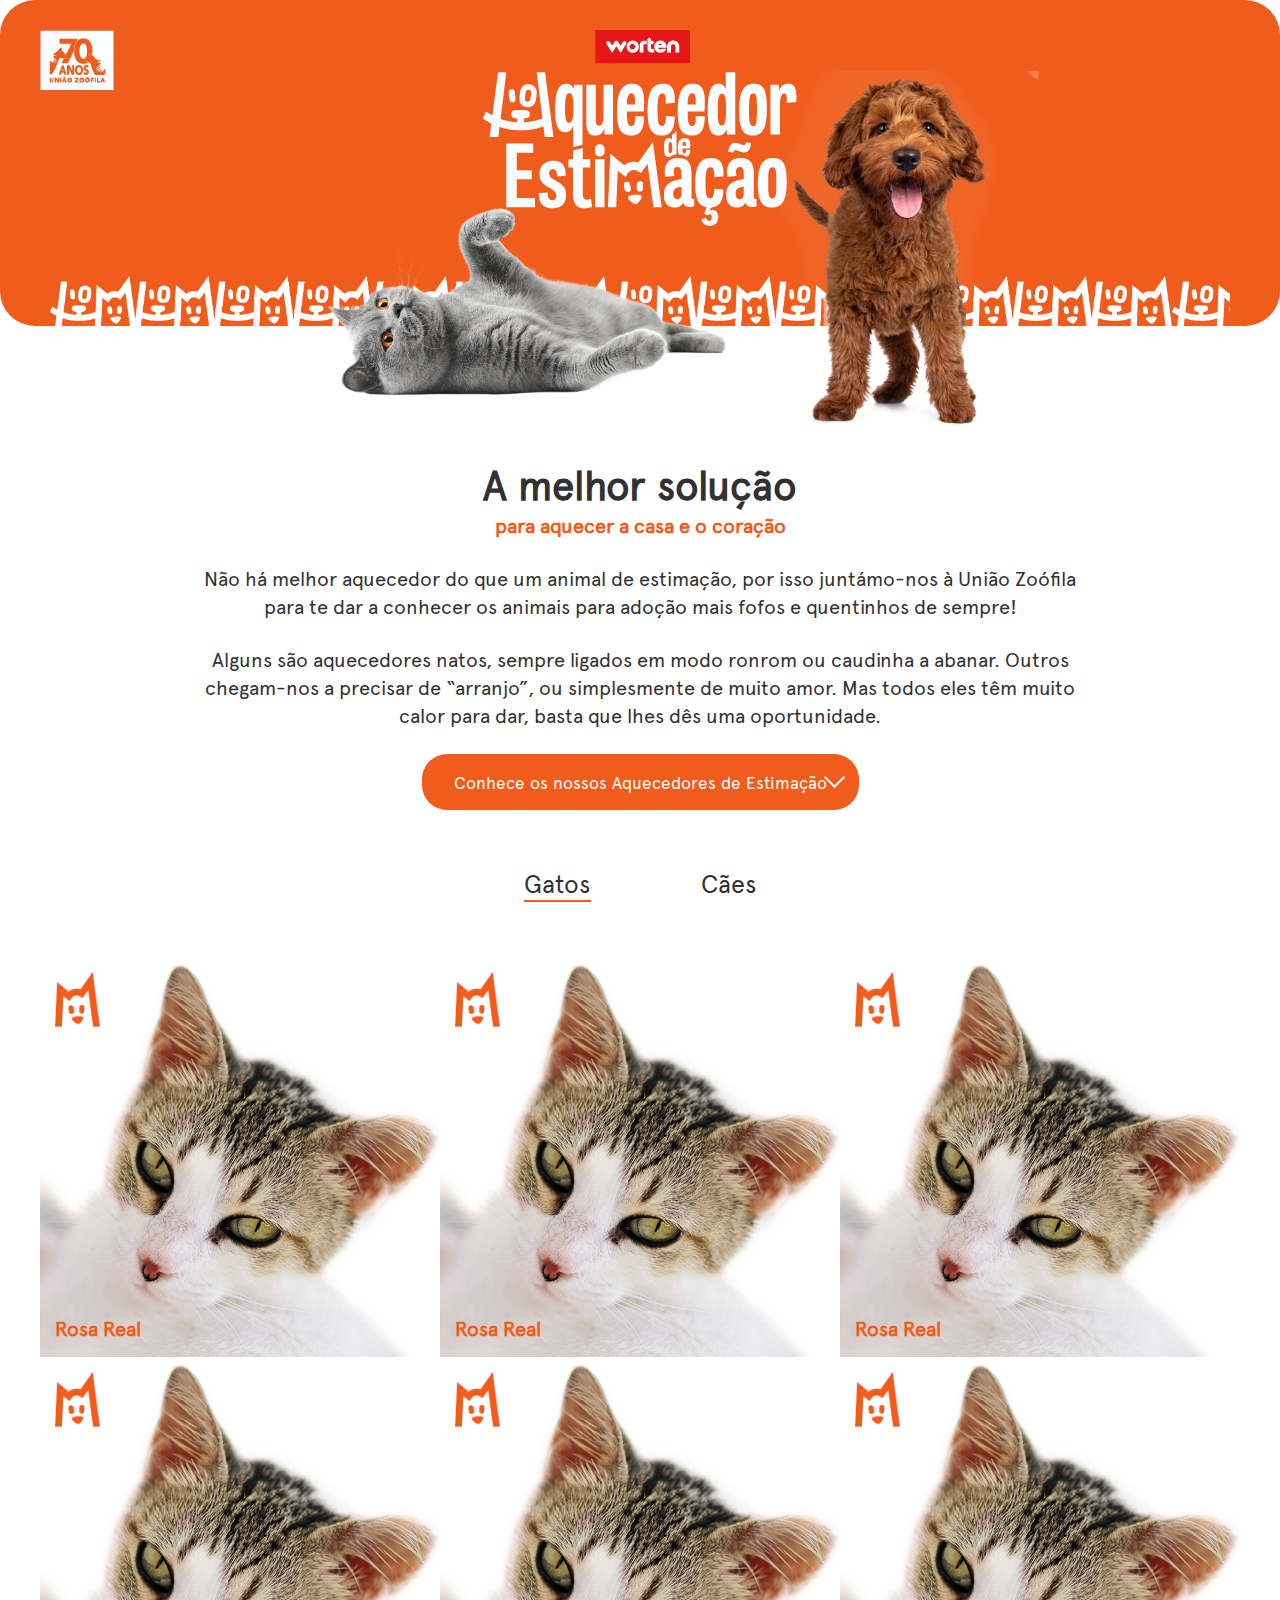
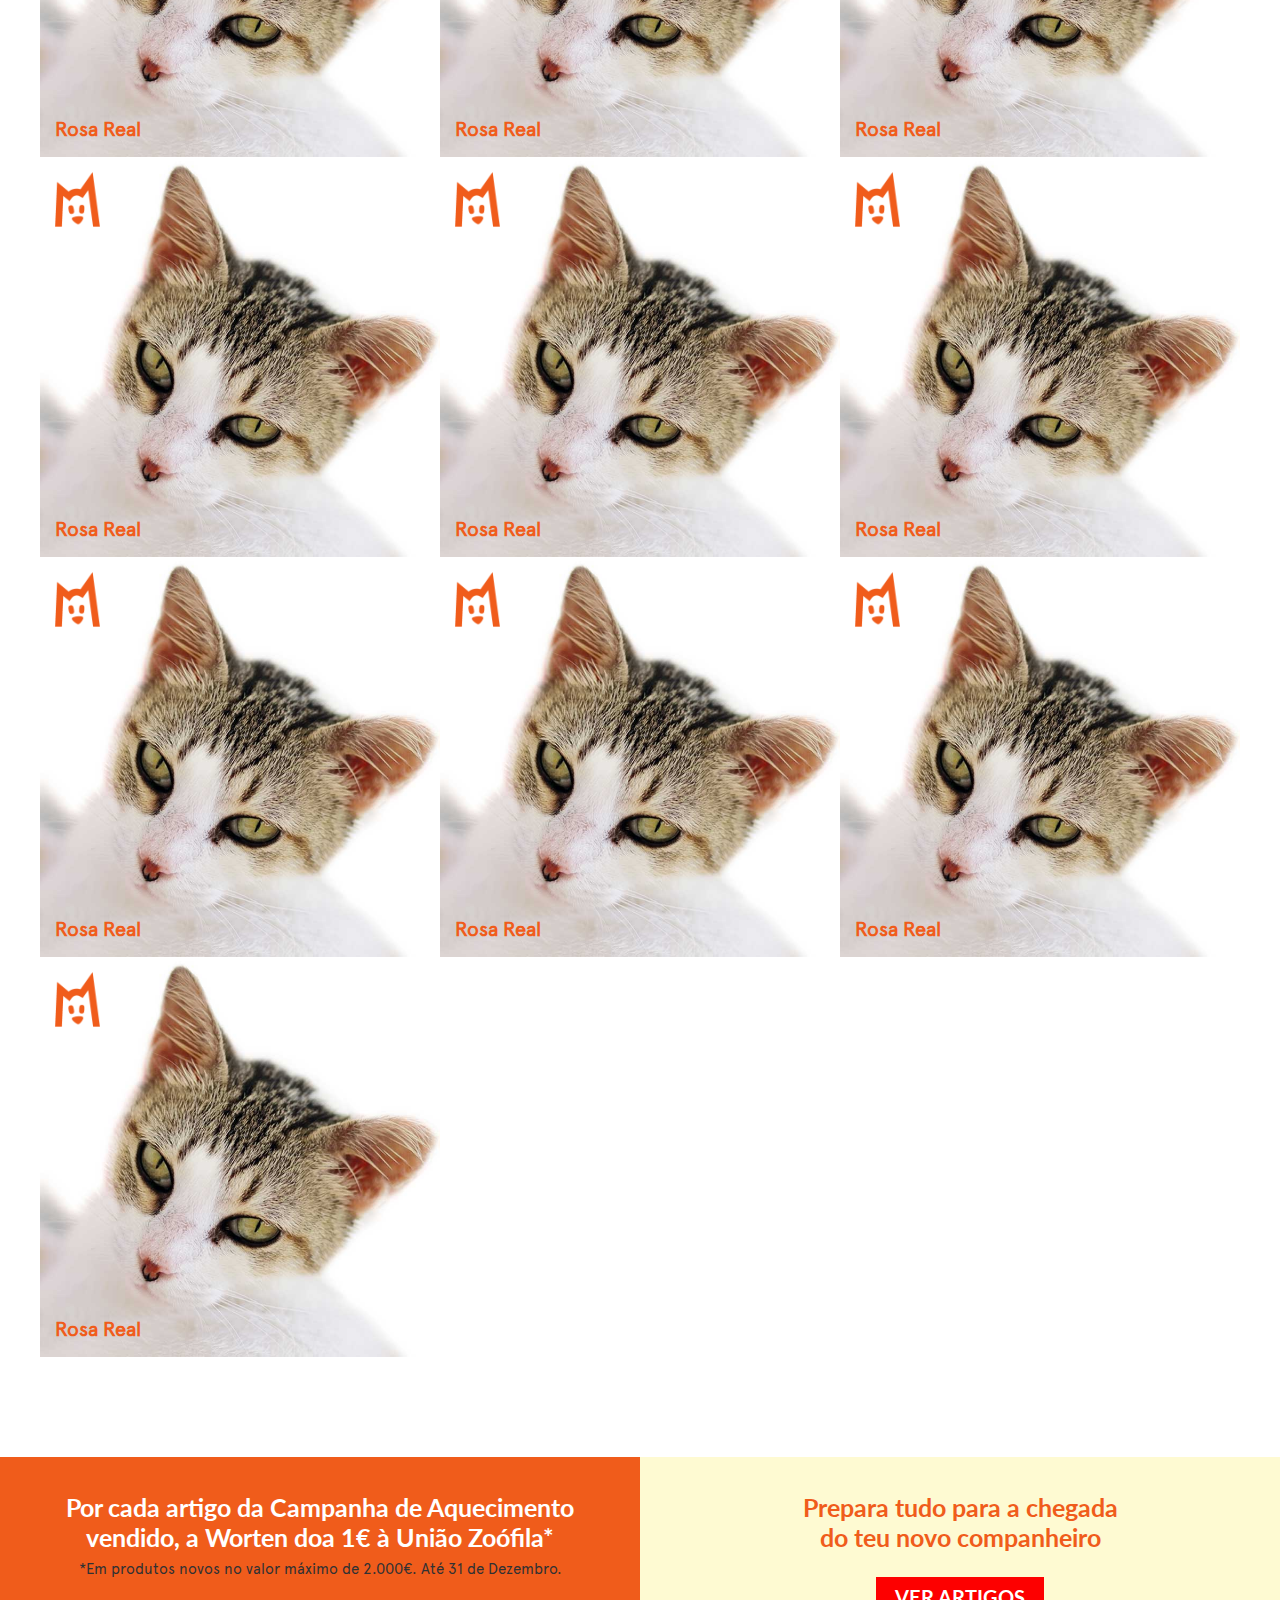
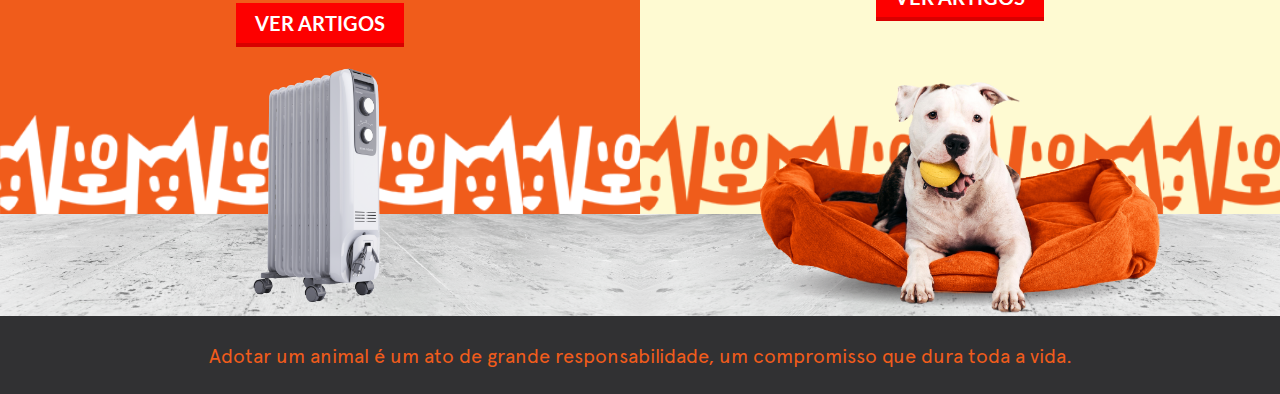
==== worten-pet/index.html @ b381952d "changer" ====
<!doctype html>
<html lang="en">
<head>
    <!-- Required meta tags -->
    <meta charset="utf-8">
    <meta name="viewport" content="width=device-width, initial-scale=1">

    <!-- main CSS -->
    <link rel="stylesheet" href="main.css">
    <title>Worten</title>

</head>
<body>
<!-- ======================= TOp Banner Section Open ====================================  -->

<div class="pet-banner">
    <div class="pet-container">
        <img src="images/70year.png" class="small-logo" alt="Worten">
        <img src="images/pet-logo.png" class="pet__top-logo" alt="Worten">
    </div>
    <!--     pets images -->
    <img src="images/cat.png" class="pet-cat" alt="">
    <img src="images/dog.png" class="pet-dog" alt="">

    <div class="pet-bottom-line">
    </div>
</div>

<!-- ======================= TOp Banner Section Close  ====================================  -->

<!-- ======================= TOp Banner content Section Open  ====================================  -->
<div class="pet-container">
    <div class="pet-row">
        <div class="pet__content">
            <h2>A melhor solução</h2>
            <h4>para aquecer a casa e o coração</h4>
            <p>
                Não há melhor aquecedor do que um animal de estimação, por isso juntámo-nos à União Zoófila para te dar
                a conhecer os animais para adoção mais fofos e quentinhos de sempre!
            </p>
            <p>
                Alguns são aquecedores natos, sempre ligados em modo ronrom ou caudinha a abanar. Outros chegam-nos a
                precisar de “arranjo”, ou simplesmente de muito amor. Mas todos eles têm muito calor para dar, basta que
                lhes dês uma oportunidade.
            </p>
            <div class="pet__link">
                <a href="#">Conhece os nossos Aquecedores de Estimação</a>
            </div>
        </div>
    </div>
</div>
<!-- ======================= TOp Banner content Section Close   ====================================  -->


<!-- =================================
============ This Is for DESKTOP OPEN ========================
=========================================== -->


<!-- ======================= CAt DOg Tab Section Open   ====================================  -->
<div class="pet-container pet__dog__cat">
    <div class="pet-row">
        <div class="pet__dogcat__nav">
            <ul>
                <li class="active"><a href="#" data-tab__class=".pet__cat">Gatos</a></li>
                <li><a href="#" data-tab__class=".pet__dog"> Cães</a></li>
            </ul>
        </div>
        <div class="pet-row pet__cat active">
            <div class="pet__row__inner">
                <div data-pr="pr__1" class="pet__row__item ">
                    <img src="images/gatos/rosa-real.jpg" class="pet-img" alt="">
                    <a href="#" class="pet__close-btn" data-pr="pr__1"> <img src="images/close.png" alt=""> </a>
                    <div class="pet__row__item-display">
                        <img src="images/gatos/icon.png" alt="">
                        <h3>Rosa Real</h3>
                    </div>
                    <div class="pet__item-overlay">
                        <h2>Rosa Real</h2>
                        <p>
                            <strong> Meiguice em modo full-on</strong> <br>
                            Aquece a casa e o coração
                        </p>
                        <a href="#" data-pr="pr__1"> <img src="images/arrow.png" alt=""> </a>
                    </div>

                </div>
                <div class="pet__row__item__info pr__1">
                    <p>A Rosa Real é uma gatinha extremamente meiga. Adora atenção e todo o carinho que lhe possamos
                        dar. É muito conversadora e anda sempre atrás de nós a pedir atenção. É uma gatinha ciumenta,
                        pelo que não gosta muito de outros gatos. Procura uma família que a estime no resto da sua longa
                        vida e que não se importe que ela seja FIV positiva.</p>

                    <div class="pet__short__des">
                        <div class="pet__left-info">
                            <h3>Género</h3>
                            <p>Feminino (esterilizada)</p>

                            <h3>Tempo em</h3>
                            <p> 3 meses</p>
                        </div>
                        <div class="pet__mid-info">
                            <h3>Idade</h3>
                            <p>Feminino (esterilizada)</p>

                            <h3>Raça</h3>
                            <p> Europeu Comum (indefinida)</p>

                        </div>
                        <div class="pet__right-info">
                            <a href="#"> Quero adotar! </a>
                        </div>
                    </div>
                </div>

                <div data-pr="pr__2" class="pet__row__item ">
                    <img src="images/gatos/rosa-real.jpg" class="pet-img" alt="">
                    <a href="#" class="pet__close-btn" data-pr="pr__1"> <img src="images/close.png" alt=""> </a>
                    <div class="pet__row__item-display">
                        <img src="images/gatos/icon.png" alt="">
                        <h3>Rosa Real</h3>
                    </div>
                    <div class="pet__item-overlay">
                        <h2>Rosa Real</h2>
                        <p>
                            <strong> Meiguice em modo full-on</strong> <br>
                            Aquece a casa e o coração
                        </p>
                        <a href="#" data-pr="pr__1"> <img src="images/arrow.png" alt=""> </a>
                    </div>

                </div>
                <div class="pet__row__item__info pr__2">
                    <p>A Rosa Real é uma gatinha extremamente meiga. Adora atenção e todo o carinho que lhe possamos
                        dar. É muito conversadora e anda sempre atrás de nós a pedir atenção. É uma gatinha ciumenta,
                        pelo que não gosta muito de outros gatos. Procura uma família que a estime no resto da sua longa
                        vida e que não se importe que ela seja FIV positiva.</p>

                    <div class="pet__short__des">
                        <div class="pet__left-info">
                            <h3>Género</h3>
                            <p>Feminino (esterilizada)</p>

                            <h3>Tempo em</h3>
                            <p> 3 meses</p>
                        </div>
                        <div class="pet__mid-info">
                            <h3>Idade</h3>
                            <p>Feminino (esterilizada)</p>

                            <h3>Raça</h3>
                            <p> Europeu Comum (indefinida)</p>

                        </div>
                        <div class="pet__right-info">
                            <a href="#"> Quero adotar! </a>
                        </div>
                    </div>
                </div>


                <div data-pr="pr__3" class="pet__row__item ">
                    <img src="images/gatos/rosa-real.jpg" class="pet-img" alt="">
                    <a href="#" class="pet__close-btn" data-pr="pr__1"> <img src="images/close.png" alt=""> </a>
                    <div class="pet__row__item-display">
                        <img src="images/gatos/icon.png" alt="">
                        <h3>Rosa Real</h3>
                    </div>
                    <div class="pet__item-overlay">
                        <h2>Rosa Real</h2>
                        <p>
                            <strong> Meiguice em modo full-on</strong> <br>
                            Aquece a casa e o coração
                        </p>
                        <a href="#" data-pr="pr__1"> <img src="images/arrow.png" alt=""> </a>
                    </div>

                </div>
                <div class="pet__row__item__info pr__3">
                    <p>A Rosa Real é uma gatinha extremamente meiga. Adora atenção e todo o carinho que lhe possamos
                        dar. É muito conversadora e anda sempre atrás de nós a pedir atenção. É uma gatinha ciumenta,
                        pelo que não gosta muito de outros gatos. Procura uma família que a estime no resto da sua longa
                        vida e que não se importe que ela seja FIV positiva.</p>

                    <div class="pet__short__des">
                        <div class="pet__left-info">
                            <h3>Género</h3>
                            <p>Feminino (esterilizada)</p>

                            <h3>Tempo em</h3>
                            <p> 3 meses</p>
                        </div>
                        <div class="pet__mid-info">
                            <h3>Idade</h3>
                            <p>Feminino (esterilizada)</p>

                            <h3>Raça</h3>
                            <p> Europeu Comum (indefinida)</p>

                        </div>
                        <div class="pet__right-info">
                            <a href="#"> Quero adotar! </a>
                        </div>
                    </div>
                </div>

            </div>
            <div class="pet__row__inner">
                <div data-pr="pr__1" class="pet__row__item ">
                    <img src="images/gatos/rosa-real.jpg" class="pet-img" alt="">
                    <a href="#" class="pet__close-btn" data-pr="pr__1"> <img src="images/close.png" alt=""> </a>
                    <div class="pet__row__item-display">
                        <img src="images/gatos/icon.png" alt="">
                        <h3>Rosa Real</h3>
                    </div>
                    <div class="pet__item-overlay">
                        <h2>Rosa Real</h2>
                        <p>
                            <strong> Meiguice em modo full-on</strong> <br>
                            Aquece a casa e o coração
                        </p>
                        <a href="#" data-pr="pr__1"> <img src="images/arrow.png" alt=""> </a>
                    </div>

                </div>
                <div class="pet__row__item__info pr__1">
                    <p>A Rosa Real é uma gatinha extremamente meiga. Adora atenção e todo o carinho que lhe possamos
                        dar. É muito conversadora e anda sempre atrás de nós a pedir atenção. É uma gatinha ciumenta,
                        pelo que não gosta muito de outros gatos. Procura uma família que a estime no resto da sua longa
                        vida e que não se importe que ela seja FIV positiva.</p>

                    <div class="pet__short__des">
                        <div class="pet__left-info">
                            <h3>Género</h3>
                            <p>Feminino (esterilizada)</p>

                            <h3>Tempo em</h3>
                            <p> 3 meses</p>
                        </div>
                        <div class="pet__mid-info">
                            <h3>Idade</h3>
                            <p>Feminino (esterilizada)</p>

                            <h3>Raça</h3>
                            <p> Europeu Comum (indefinida)</p>

                        </div>
                        <div class="pet__right-info">
                            <a href="#"> Quero adotar! </a>
                        </div>
                    </div>
                </div>

                <div data-pr="pr__2" class="pet__row__item ">
                    <img src="images/gatos/rosa-real.jpg" class="pet-img" alt="">
                    <a href="#" class="pet__close-btn" data-pr="pr__1"> <img src="images/close.png" alt=""> </a>
                    <div class="pet__row__item-display">
                        <img src="images/gatos/icon.png" alt="">
                        <h3>Rosa Real</h3>
                    </div>
                    <div class="pet__item-overlay">
                        <h2>Rosa Real</h2>
                        <p>
                            <strong> Meiguice em modo full-on</strong> <br>
                            Aquece a casa e o coração
                        </p>
                        <a href="#" data-pr="pr__1"> <img src="images/arrow.png" alt=""> </a>
                    </div>

                </div>
                <div class="pet__row__item__info pr__2">
                    <p>A Rosa Real é uma gatinha extremamente meiga. Adora atenção e todo o carinho que lhe possamos
                        dar. É muito conversadora e anda sempre atrás de nós a pedir atenção. É uma gatinha ciumenta,
                        pelo que não gosta muito de outros gatos. Procura uma família que a estime no resto da sua longa
                        vida e que não se importe que ela seja FIV positiva.</p>

                    <div class="pet__short__des">
                        <div class="pet__left-info">
                            <h3>Género</h3>
                            <p>Feminino (esterilizada)</p>

                            <h3>Tempo em</h3>
                            <p> 3 meses</p>
                        </div>
                        <div class="pet__mid-info">
                            <h3>Idade</h3>
                            <p>Feminino (esterilizada)</p>

                            <h3>Raça</h3>
                            <p> Europeu Comum (indefinida)</p>

                        </div>
                        <div class="pet__right-info">
                            <a href="#"> Quero adotar! </a>
                        </div>
                    </div>
                </div>


                <div data-pr="pr__3" class="pet__row__item ">
                    <img src="images/gatos/rosa-real.jpg" class="pet-img" alt="">
                    <a href="#" class="pet__close-btn" data-pr="pr__1"> <img src="images/close.png" alt=""> </a>
                    <div class="pet__row__item-display">
                        <img src="images/gatos/icon.png" alt="">
                        <h3>Rosa Real</h3>
                    </div>
                    <div class="pet__item-overlay">
                        <h2>Rosa Real</h2>
                        <p>
                            <strong> Meiguice em modo full-on</strong> <br>
                            Aquece a casa e o coração
                        </p>
                        <a href="#" data-pr="pr__1"> <img src="images/arrow.png" alt=""> </a>
                    </div>

                </div>
                <div class="pet__row__item__info pr__3">
                    <p>A Rosa Real é uma gatinha extremamente meiga. Adora atenção e todo o carinho que lhe possamos
                        dar. É muito conversadora e anda sempre atrás de nós a pedir atenção. É uma gatinha ciumenta,
                        pelo que não gosta muito de outros gatos. Procura uma família que a estime no resto da sua longa
                        vida e que não se importe que ela seja FIV positiva.</p>

                    <div class="pet__short__des">
                        <div class="pet__left-info">
                            <h3>Género</h3>
                            <p>Feminino (esterilizada)</p>

                            <h3>Tempo em</h3>
                            <p> 3 meses</p>
                        </div>
                        <div class="pet__mid-info">
                            <h3>Idade</h3>
                            <p>Feminino (esterilizada)</p>

                            <h3>Raça</h3>
                            <p> Europeu Comum (indefinida)</p>

                        </div>
                        <div class="pet__right-info">
                            <a href="#"> Quero adotar! </a>
                        </div>
                    </div>
                </div>

            </div>
            <div class="pet__row__inner">
                <div data-pr="pr__1" class="pet__row__item ">
                    <img src="images/gatos/rosa-real.jpg" class="pet-img" alt="">
                    <a href="#" class="pet__close-btn" data-pr="pr__1"> <img src="images/close.png" alt=""> </a>
                    <div class="pet__row__item-display">
                        <img src="images/gatos/icon.png" alt="">
                        <h3>Rosa Real</h3>
                    </div>
                    <div class="pet__item-overlay">
                        <h2>Rosa Real</h2>
                        <p>
                            <strong> Meiguice em modo full-on</strong> <br>
                            Aquece a casa e o coração
                        </p>
                        <a href="#" data-pr="pr__1"> <img src="images/arrow.png" alt=""> </a>
                    </div>

                </div>
                <div class="pet__row__item__info pr__1">
                    <p>A Rosa Real é uma gatinha extremamente meiga. Adora atenção e todo o carinho que lhe possamos
                        dar. É muito conversadora e anda sempre atrás de nós a pedir atenção. É uma gatinha ciumenta,
                        pelo que não gosta muito de outros gatos. Procura uma família que a estime no resto da sua longa
                        vida e que não se importe que ela seja FIV positiva.</p>

                    <div class="pet__short__des">
                        <div class="pet__left-info">
                            <h3>Género</h3>
                            <p>Feminino (esterilizada)</p>

                            <h3>Tempo em</h3>
                            <p> 3 meses</p>
                        </div>
                        <div class="pet__mid-info">
                            <h3>Idade</h3>
                            <p>Feminino (esterilizada)</p>

                            <h3>Raça</h3>
                            <p> Europeu Comum (indefinida)</p>

                        </div>
                        <div class="pet__right-info">
                            <a href="#"> Quero adotar! </a>
                        </div>
                    </div>
                </div>

                <div data-pr="pr__2" class="pet__row__item ">
                    <img src="images/gatos/rosa-real.jpg" class="pet-img" alt="">
                    <a href="#" class="pet__close-btn" data-pr="pr__1"> <img src="images/close.png" alt=""> </a>
                    <div class="pet__row__item-display">
                        <img src="images/gatos/icon.png" alt="">
                        <h3>Rosa Real</h3>
                    </div>
                    <div class="pet__item-overlay">
                        <h2>Rosa Real</h2>
                        <p>
                            <strong> Meiguice em modo full-on</strong> <br>
                            Aquece a casa e o coração
                        </p>
                        <a href="#" data-pr="pr__1"> <img src="images/arrow.png" alt=""> </a>
                    </div>

                </div>
                <div class="pet__row__item__info pr__2">
                    <p>A Rosa Real é uma gatinha extremamente meiga. Adora atenção e todo o carinho que lhe possamos
                        dar. É muito conversadora e anda sempre atrás de nós a pedir atenção. É uma gatinha ciumenta,
                        pelo que não gosta muito de outros gatos. Procura uma família que a estime no resto da sua longa
                        vida e que não se importe que ela seja FIV positiva.</p>

                    <div class="pet__short__des">
                        <div class="pet__left-info">
                            <h3>Género</h3>
                            <p>Feminino (esterilizada)</p>

                            <h3>Tempo em</h3>
                            <p> 3 meses</p>
                        </div>
                        <div class="pet__mid-info">
                            <h3>Idade</h3>
                            <p>Feminino (esterilizada)</p>

                            <h3>Raça</h3>
                            <p> Europeu Comum (indefinida)</p>

                        </div>
                        <div class="pet__right-info">
                            <a href="#"> Quero adotar! </a>
                        </div>
                    </div>
                </div>


                <div data-pr="pr__3" class="pet__row__item ">
                    <img src="images/gatos/rosa-real.jpg" class="pet-img" alt="">
                    <a href="#" class="pet__close-btn" data-pr="pr__1"> <img src="images/close.png" alt=""> </a>
                    <div class="pet__row__item-display">
                        <img src="images/gatos/icon.png" alt="">
                        <h3>Rosa Real</h3>
                    </div>
                    <div class="pet__item-overlay">
                        <h2>Rosa Real</h2>
                        <p>
                            <strong> Meiguice em modo full-on</strong> <br>
                            Aquece a casa e o coração
                        </p>
                        <a href="#" data-pr="pr__1"> <img src="images/arrow.png" alt=""> </a>
                    </div>

                </div>
                <div class="pet__row__item__info pr__3">
                    <p>A Rosa Real é uma gatinha extremamente meiga. Adora atenção e todo o carinho que lhe possamos
                        dar. É muito conversadora e anda sempre atrás de nós a pedir atenção. É uma gatinha ciumenta,
                        pelo que não gosta muito de outros gatos. Procura uma família que a estime no resto da sua longa
                        vida e que não se importe que ela seja FIV positiva.</p>

                    <div class="pet__short__des">
                        <div class="pet__left-info">
                            <h3>Género</h3>
                            <p>Feminino (esterilizada)</p>

                            <h3>Tempo em</h3>
                            <p> 3 meses</p>
                        </div>
                        <div class="pet__mid-info">
                            <h3>Idade</h3>
                            <p>Feminino (esterilizada)</p>

                            <h3>Raça</h3>
                            <p> Europeu Comum (indefinida)</p>

                        </div>
                        <div class="pet__right-info">
                            <a href="#"> Quero adotar! </a>
                        </div>
                    </div>
                </div>

            </div>
            <div class="pet__row__inner">
                <div data-pr="pr__1" class="pet__row__item ">
                    <img src="images/gatos/rosa-real.jpg" class="pet-img" alt="">
                    <a href="#" class="pet__close-btn" data-pr="pr__1"> <img src="images/close.png" alt=""> </a>
                    <div class="pet__row__item-display">
                        <img src="images/gatos/icon.png" alt="">
                        <h3>Rosa Real</h3>
                    </div>
                    <div class="pet__item-overlay">
                        <h2>Rosa Real</h2>
                        <p>
                            <strong> Meiguice em modo full-on</strong> <br>
                            Aquece a casa e o coração
                        </p>
                        <a href="#" data-pr="pr__1"> <img src="images/arrow.png" alt=""> </a>
                    </div>

                </div>
                <div class="pet__row__item__info pr__1">
                    <p>A Rosa Real é uma gatinha extremamente meiga. Adora atenção e todo o carinho que lhe possamos
                        dar. É muito conversadora e anda sempre atrás de nós a pedir atenção. É uma gatinha ciumenta,
                        pelo que não gosta muito de outros gatos. Procura uma família que a estime no resto da sua longa
                        vida e que não se importe que ela seja FIV positiva.</p>

                    <div class="pet__short__des">
                        <div class="pet__left-info">
                            <h3>Género</h3>
                            <p>Feminino (esterilizada)</p>

                            <h3>Tempo em</h3>
                            <p> 3 meses</p>
                        </div>
                        <div class="pet__mid-info">
                            <h3>Idade</h3>
                            <p>Feminino (esterilizada)</p>

                            <h3>Raça</h3>
                            <p> Europeu Comum (indefinida)</p>

                        </div>
                        <div class="pet__right-info">
                            <a href="#"> Quero adotar! </a>
                        </div>
                    </div>
                </div>

                <div data-pr="pr__2" class="pet__row__item ">
                    <img src="images/gatos/rosa-real.jpg" class="pet-img" alt="">
                    <a href="#" class="pet__close-btn" data-pr="pr__1"> <img src="images/close.png" alt=""> </a>
                    <div class="pet__row__item-display">
                        <img src="images/gatos/icon.png" alt="">
                        <h3>Rosa Real</h3>
                    </div>
                    <div class="pet__item-overlay">
                        <h2>Rosa Real</h2>
                        <p>
                            <strong> Meiguice em modo full-on</strong> <br>
                            Aquece a casa e o coração
                        </p>
                        <a href="#" data-pr="pr__1"> <img src="images/arrow.png" alt=""> </a>
                    </div>

                </div>
                <div class="pet__row__item__info pr__2">
                    <p>A Rosa Real é uma gatinha extremamente meiga. Adora atenção e todo o carinho que lhe possamos
                        dar. É muito conversadora e anda sempre atrás de nós a pedir atenção. É uma gatinha ciumenta,
                        pelo que não gosta muito de outros gatos. Procura uma família que a estime no resto da sua longa
                        vida e que não se importe que ela seja FIV positiva.</p>

                    <div class="pet__short__des">
                        <div class="pet__left-info">
                            <h3>Género</h3>
                            <p>Feminino (esterilizada)</p>

                            <h3>Tempo em</h3>
                            <p> 3 meses</p>
                        </div>
                        <div class="pet__mid-info">
                            <h3>Idade</h3>
                            <p>Feminino (esterilizada)</p>

                            <h3>Raça</h3>
                            <p> Europeu Comum (indefinida)</p>

                        </div>
                        <div class="pet__right-info">
                            <a href="#"> Quero adotar! </a>
                        </div>
                    </div>
                </div>


                <div data-pr="pr__3" class="pet__row__item ">
                    <img src="images/gatos/rosa-real.jpg" class="pet-img" alt="">
                    <a href="#" class="pet__close-btn" data-pr="pr__1"> <img src="images/close.png" alt=""> </a>
                    <div class="pet__row__item-display">
                        <img src="images/gatos/icon.png" alt="">
                        <h3>Rosa Real</h3>
                    </div>
                    <div class="pet__item-overlay">
                        <h2>Rosa Real</h2>
                        <p>
                            <strong> Meiguice em modo full-on</strong> <br>
                            Aquece a casa e o coração
                        </p>
                        <a href="#" data-pr="pr__1"> <img src="images/arrow.png" alt=""> </a>
                    </div>

                </div>
                <div class="pet__row__item__info pr__3">
                    <p>A Rosa Real é uma gatinha extremamente meiga. Adora atenção e todo o carinho que lhe possamos
                        dar. É muito conversadora e anda sempre atrás de nós a pedir atenção. É uma gatinha ciumenta,
                        pelo que não gosta muito de outros gatos. Procura uma família que a estime no resto da sua longa
                        vida e que não se importe que ela seja FIV positiva.</p>

                    <div class="pet__short__des">
                        <div class="pet__left-info">
                            <h3>Género</h3>
                            <p>Feminino (esterilizada)</p>

                            <h3>Tempo em</h3>
                            <p> 3 meses</p>
                        </div>
                        <div class="pet__mid-info">
                            <h3>Idade</h3>
                            <p>Feminino (esterilizada)</p>

                            <h3>Raça</h3>
                            <p> Europeu Comum (indefinida)</p>

                        </div>
                        <div class="pet__right-info">
                            <a href="#"> Quero adotar! </a>
                        </div>
                    </div>
                </div>

            </div>
            <div class="pet__row__inner">
                <div data-pr="pr__1" class="pet__row__item ">
                    <img src="images/gatos/rosa-real.jpg" class="pet-img" alt="">
                    <a href="#" class="pet__close-btn" data-pr="pr__1"> <img src="images/close.png" alt=""> </a>
                    <div class="pet__row__item-display">
                        <img src="images/gatos/icon.png" alt="">
                        <h3>Rosa Real</h3>
                    </div>
                    <div class="pet__item-overlay">
                        <h2>Rosa Real</h2>
                        <p>
                            <strong> Meiguice em modo full-on</strong> <br>
                            Aquece a casa e o coração
                        </p>
                        <a href="#" data-pr="pr__1"> <img src="images/arrow.png" alt=""> </a>
                    </div>

                </div>
                <div class="pet__row__item__info pr__1">
                    <p>A Rosa Real é uma gatinha extremamente meiga. Adora atenção e todo o carinho que lhe possamos
                        dar. É muito conversadora e anda sempre atrás de nós a pedir atenção. É uma gatinha ciumenta,
                        pelo que não gosta muito de outros gatos. Procura uma família que a estime no resto da sua longa
                        vida e que não se importe que ela seja FIV positiva.</p>

                    <div class="pet__short__des">
                        <div class="pet__left-info">
                            <h3>Género</h3>
                            <p>Feminino (esterilizada)</p>

                            <h3>Tempo em</h3>
                            <p> 3 meses</p>
                        </div>
                        <div class="pet__mid-info">
                            <h3>Idade</h3>
                            <p>Feminino (esterilizada)</p>

                            <h3>Raça</h3>
                            <p> Europeu Comum (indefinida)</p>

                        </div>
                        <div class="pet__right-info">
                            <a href="#"> Quero adotar! </a>
                        </div>
                    </div>
                </div>
            </div>

        </div>
        <div class="pet-row pet__dog">
            <div class="pet__row__inner">
                <div data-pr="pr__1" class="pet__row__item ">
                    <img src="images/gatos/rosa-real.jpg" class="pet-img" alt="">
                    <a href="#" class="pet__close-btn" data-pr="pr__1"> <img src="images/close.png" alt=""> </a>
                    <div class="pet__row__item-display">
                        <img src="images/gatos/icon.png" alt="">
                        <h3>Rosa Real</h3>
                    </div>
                    <div class="pet__item-overlay">
                        <h2>Rosa Real</h2>
                        <p>
                            <strong> Meiguice em modo full-on</strong> <br>
                            Aquece a casa e o coração
                        </p>
                        <a href="#" data-pr="pr__1"> <img src="images/arrow.png" alt=""> </a>
                    </div>

                </div>
                <div class="pet__row__item__info pr__1">
                    <p>A Rosa Real é uma gatinha extremamente meiga. Adora atenção e todo o carinho que lhe possamos
                        dar. É muito conversadora e anda sempre atrás de nós a pedir atenção. É uma gatinha ciumenta,
                        pelo que não gosta muito de outros gatos. Procura uma família que a estime no resto da sua longa
                        vida e que não se importe que ela seja FIV positiva.</p>

                    <div class="pet__short__des">
                        <div class="pet__left-info">
                            <h3>Género</h3>
                            <p>Feminino (esterilizada)</p>

                            <h3>Tempo em</h3>
                            <p> 3 meses</p>
                        </div>
                        <div class="pet__mid-info">
                            <h3>Idade</h3>
                            <p>Feminino (esterilizada)</p>

                            <h3>Raça</h3>
                            <p> Europeu Comum (indefinida)</p>

                        </div>
                        <div class="pet__right-info">
                            <a href="#"> Quero adotar! </a>
                        </div>
                    </div>
                </div>

                <div data-pr="pr__2" class="pet__row__item ">
                    <img src="images/gatos/rosa-real.jpg" class="pet-img" alt="">
                    <a href="#" class="pet__close-btn" data-pr="pr__1"> <img src="images/close.png" alt=""> </a>
                    <div class="pet__row__item-display">
                        <img src="images/gatos/icon.png" alt="">
                        <h3>Rosa Real</h3>
                    </div>
                    <div class="pet__item-overlay">
                        <h2>Rosa Real</h2>
                        <p>
                            <strong> Meiguice em modo full-on</strong> <br>
                            Aquece a casa e o coração
                        </p>
                        <a href="#" data-pr="pr__1"> <img src="images/arrow.png" alt=""> </a>
                    </div>

                </div>
                <div class="pet__row__item__info pr__2">
                    <p>A Rosa Real é uma gatinha extremamente meiga. Adora atenção e todo o carinho que lhe possamos
                        dar. É muito conversadora e anda sempre atrás de nós a pedir atenção. É uma gatinha ciumenta,
                        pelo que não gosta muito de outros gatos. Procura uma família que a estime no resto da sua longa
                        vida e que não se importe que ela seja FIV positiva.</p>

                    <div class="pet__short__des">
                        <div class="pet__left-info">
                            <h3>Género</h3>
                            <p>Feminino (esterilizada)</p>

                            <h3>Tempo em</h3>
                            <p> 3 meses</p>
                        </div>
                        <div class="pet__mid-info">
                            <h3>Idade</h3>
                            <p>Feminino (esterilizada)</p>

                            <h3>Raça</h3>
                            <p> Europeu Comum (indefinida)</p>

                        </div>
                        <div class="pet__right-info">
                            <a href="#"> Quero adotar! </a>
                        </div>
                    </div>
                </div>


                <div data-pr="pr__3" class="pet__row__item ">
                    <img src="images/gatos/rosa-real.jpg" class="pet-img" alt="">
                    <a href="#" class="pet__close-btn" data-pr="pr__1"> <img src="images/close.png" alt=""> </a>
                    <div class="pet__row__item-display">
                        <img src="images/gatos/icon.png" alt="">
                        <h3>Rosa Real</h3>
                    </div>
                    <div class="pet__item-overlay">
                        <h2>Rosa Real</h2>
                        <p>
                            <strong> Meiguice em modo full-on</strong> <br>
                            Aquece a casa e o coração
                        </p>
                        <a href="#" data-pr="pr__1"> <img src="images/arrow.png" alt=""> </a>
                    </div>

                </div>
                <div class="pet__row__item__info pr__3">
                    <p>A Rosa Real é uma gatinha extremamente meiga. Adora atenção e todo o carinho que lhe possamos
                        dar. É muito conversadora e anda sempre atrás de nós a pedir atenção. É uma gatinha ciumenta,
                        pelo que não gosta muito de outros gatos. Procura uma família que a estime no resto da sua longa
                        vida e que não se importe que ela seja FIV positiva.</p>

                    <div class="pet__short__des">
                        <div class="pet__left-info">
                            <h3>Género</h3>
                            <p>Feminino (esterilizada)</p>

                            <h3>Tempo em</h3>
                            <p> 3 meses</p>
                        </div>
                        <div class="pet__mid-info">
                            <h3>Idade</h3>
                            <p>Feminino (esterilizada)</p>

                            <h3>Raça</h3>
                            <p> Europeu Comum (indefinida)</p>

                        </div>
                        <div class="pet__right-info">
                            <a href="#"> Quero adotar! </a>
                        </div>
                    </div>
                </div>

            </div>
            <div class="pet__row__inner">
                <div data-pr="pr__1" class="pet__row__item ">
                    <img src="images/gatos/rosa-real.jpg" class="pet-img" alt="">
                    <a href="#" class="pet__close-btn" data-pr="pr__1"> <img src="images/close.png" alt=""> </a>
                    <div class="pet__row__item-display">
                        <img src="images/gatos/icon.png" alt="">
                        <h3>Rosa Real</h3>
                    </div>
                    <div class="pet__item-overlay">
                        <h2>Rosa Real</h2>
                        <p>
                            <strong> Meiguice em modo full-on</strong> <br>
                            Aquece a casa e o coração
                        </p>
                        <a href="#" data-pr="pr__1"> <img src="images/arrow.png" alt=""> </a>
                    </div>

                </div>
                <div class="pet__row__item__info pr__1">
                    <p>A Rosa Real é uma gatinha extremamente meiga. Adora atenção e todo o carinho que lhe possamos
                        dar. É muito conversadora e anda sempre atrás de nós a pedir atenção. É uma gatinha ciumenta,
                        pelo que não gosta muito de outros gatos. Procura uma família que a estime no resto da sua longa
                        vida e que não se importe que ela seja FIV positiva.</p>

                    <div class="pet__short__des">
                        <div class="pet__left-info">
                            <h3>Género</h3>
                            <p>Feminino (esterilizada)</p>

                            <h3>Tempo em</h3>
                            <p> 3 meses</p>
                        </div>
                        <div class="pet__mid-info">
                            <h3>Idade</h3>
                            <p>Feminino (esterilizada)</p>

                            <h3>Raça</h3>
                            <p> Europeu Comum (indefinida)</p>

                        </div>
                        <div class="pet__right-info">
                            <a href="#"> Quero adotar! </a>
                        </div>
                    </div>
                </div>

                <div data-pr="pr__2" class="pet__row__item ">
                    <img src="images/gatos/rosa-real.jpg" class="pet-img" alt="">
                    <a href="#" class="pet__close-btn" data-pr="pr__1"> <img src="images/close.png" alt=""> </a>
                    <div class="pet__row__item-display">
                        <img src="images/gatos/icon.png" alt="">
                        <h3>Rosa Real</h3>
                    </div>
                    <div class="pet__item-overlay">
                        <h2>Rosa Real</h2>
                        <p>
                            <strong> Meiguice em modo full-on</strong> <br>
                            Aquece a casa e o coração
                        </p>
                        <a href="#" data-pr="pr__1"> <img src="images/arrow.png" alt=""> </a>
                    </div>

                </div>
                <div class="pet__row__item__info pr__2">
                    <p>A Rosa Real é uma gatinha extremamente meiga. Adora atenção e todo o carinho que lhe possamos
                        dar. É muito conversadora e anda sempre atrás de nós a pedir atenção. É uma gatinha ciumenta,
                        pelo que não gosta muito de outros gatos. Procura uma família que a estime no resto da sua longa
                        vida e que não se importe que ela seja FIV positiva.</p>

                    <div class="pet__short__des">
                        <div class="pet__left-info">
                            <h3>Género</h3>
                            <p>Feminino (esterilizada)</p>

                            <h3>Tempo em</h3>
                            <p> 3 meses</p>
                        </div>
                        <div class="pet__mid-info">
                            <h3>Idade</h3>
                            <p>Feminino (esterilizada)</p>

                            <h3>Raça</h3>
                            <p> Europeu Comum (indefinida)</p>

                        </div>
                        <div class="pet__right-info">
                            <a href="#"> Quero adotar! </a>
                        </div>
                    </div>
                </div>


                <div data-pr="pr__3" class="pet__row__item ">
                    <img src="images/gatos/rosa-real.jpg" class="pet-img" alt="">
                    <a href="#" class="pet__close-btn" data-pr="pr__1"> <img src="images/close.png" alt=""> </a>
                    <div class="pet__row__item-display">
                        <img src="images/gatos/icon.png" alt="">
                        <h3>Rosa Real</h3>
                    </div>
                    <div class="pet__item-overlay">
                        <h2>Rosa Real</h2>
                        <p>
                            <strong> Meiguice em modo full-on</strong> <br>
                            Aquece a casa e o coração
                        </p>
                        <a href="#" data-pr="pr__1"> <img src="images/arrow.png" alt=""> </a>
                    </div>

                </div>
                <div class="pet__row__item__info pr__3">
                    <p>A Rosa Real é uma gatinha extremamente meiga. Adora atenção e todo o carinho que lhe possamos
                        dar. É muito conversadora e anda sempre atrás de nós a pedir atenção. É uma gatinha ciumenta,
                        pelo que não gosta muito de outros gatos. Procura uma família que a estime no resto da sua longa
                        vida e que não se importe que ela seja FIV positiva.</p>

                    <div class="pet__short__des">
                        <div class="pet__left-info">
                            <h3>Género</h3>
                            <p>Feminino (esterilizada)</p>

                            <h3>Tempo em</h3>
                            <p> 3 meses</p>
                        </div>
                        <div class="pet__mid-info">
                            <h3>Idade</h3>
                            <p>Feminino (esterilizada)</p>

                            <h3>Raça</h3>
                            <p> Europeu Comum (indefinida)</p>

                        </div>
                        <div class="pet__right-info">
                            <a href="#"> Quero adotar! </a>
                        </div>
                    </div>
                </div>

            </div>
            <div class="pet__row__inner">
                <div data-pr="pr__1" class="pet__row__item ">
                    <img src="images/gatos/rosa-real.jpg" class="pet-img" alt="">
                    <a href="#" class="pet__close-btn" data-pr="pr__1"> <img src="images/close.png" alt=""> </a>
                    <div class="pet__row__item-display">
                        <img src="images/gatos/icon.png" alt="">
                        <h3>Rosa Real</h3>
                    </div>
                    <div class="pet__item-overlay">
                        <h2>Rosa Real</h2>
                        <p>
                            <strong> Meiguice em modo full-on</strong> <br>
                            Aquece a casa e o coração
                        </p>
                        <a href="#" data-pr="pr__1"> <img src="images/arrow.png" alt=""> </a>
                    </div>

                </div>
                <div class="pet__row__item__info pr__1">
                    <p>A Rosa Real é uma gatinha extremamente meiga. Adora atenção e todo o carinho que lhe possamos
                        dar. É muito conversadora e anda sempre atrás de nós a pedir atenção. É uma gatinha ciumenta,
                        pelo que não gosta muito de outros gatos. Procura uma família que a estime no resto da sua longa
                        vida e que não se importe que ela seja FIV positiva.</p>

                    <div class="pet__short__des">
                        <div class="pet__left-info">
                            <h3>Género</h3>
                            <p>Feminino (esterilizada)</p>

                            <h3>Tempo em</h3>
                            <p> 3 meses</p>
                        </div>
                        <div class="pet__mid-info">
                            <h3>Idade</h3>
                            <p>Feminino (esterilizada)</p>

                            <h3>Raça</h3>
                            <p> Europeu Comum (indefinida)</p>

                        </div>
                        <div class="pet__right-info">
                            <a href="#"> Quero adotar! </a>
                        </div>
                    </div>
                </div>

                <div data-pr="pr__2" class="pet__row__item ">
                    <img src="images/gatos/rosa-real.jpg" class="pet-img" alt="">
                    <a href="#" class="pet__close-btn" data-pr="pr__1"> <img src="images/close.png" alt=""> </a>
                    <div class="pet__row__item-display">
                        <img src="images/gatos/icon.png" alt="">
                        <h3>Rosa Real</h3>
                    </div>
                    <div class="pet__item-overlay">
                        <h2>Rosa Real</h2>
                        <p>
                            <strong> Meiguice em modo full-on</strong> <br>
                            Aquece a casa e o coração
                        </p>
                        <a href="#" data-pr="pr__1"> <img src="images/arrow.png" alt=""> </a>
                    </div>

                </div>
                <div class="pet__row__item__info pr__2">
                    <p>A Rosa Real é uma gatinha extremamente meiga. Adora atenção e todo o carinho que lhe possamos
                        dar. É muito conversadora e anda sempre atrás de nós a pedir atenção. É uma gatinha ciumenta,
                        pelo que não gosta muito de outros gatos. Procura uma família que a estime no resto da sua longa
                        vida e que não se importe que ela seja FIV positiva.</p>

                    <div class="pet__short__des">
                        <div class="pet__left-info">
                            <h3>Género</h3>
                            <p>Feminino (esterilizada)</p>

                            <h3>Tempo em</h3>
                            <p> 3 meses</p>
                        </div>
                        <div class="pet__mid-info">
                            <h3>Idade</h3>
                            <p>Feminino (esterilizada)</p>

                            <h3>Raça</h3>
                            <p> Europeu Comum (indefinida)</p>

                        </div>
                        <div class="pet__right-info">
                            <a href="#"> Quero adotar! </a>
                        </div>
                    </div>
                </div>


                <div data-pr="pr__3" class="pet__row__item ">
                    <img src="images/gatos/rosa-real.jpg" class="pet-img" alt="">
                    <a href="#" class="pet__close-btn" data-pr="pr__1"> <img src="images/close.png" alt=""> </a>
                    <div class="pet__row__item-display">
                        <img src="images/gatos/icon.png" alt="">
                        <h3>Rosa Real</h3>
                    </div>
                    <div class="pet__item-overlay">
                        <h2>Rosa Real</h2>
                        <p>
                            <strong> Meiguice em modo full-on</strong> <br>
                            Aquece a casa e o coração
                        </p>
                        <a href="#" data-pr="pr__1"> <img src="images/arrow.png" alt=""> </a>
                    </div>

                </div>
                <div class="pet__row__item__info pr__3">
                    <p>A Rosa Real é uma gatinha extremamente meiga. Adora atenção e todo o carinho que lhe possamos
                        dar. É muito conversadora e anda sempre atrás de nós a pedir atenção. É uma gatinha ciumenta,
                        pelo que não gosta muito de outros gatos. Procura uma família que a estime no resto da sua longa
                        vida e que não se importe que ela seja FIV positiva.</p>

                    <div class="pet__short__des">
                        <div class="pet__left-info">
                            <h3>Género</h3>
                            <p>Feminino (esterilizada)</p>

                            <h3>Tempo em</h3>
                            <p> 3 meses</p>
                        </div>
                        <div class="pet__mid-info">
                            <h3>Idade</h3>
                            <p>Feminino (esterilizada)</p>

                            <h3>Raça</h3>
                            <p> Europeu Comum (indefinida)</p>

                        </div>
                        <div class="pet__right-info">
                            <a href="#"> Quero adotar! </a>
                        </div>
                    </div>
                </div>

            </div>
            <div class="pet__row__inner">
                <div data-pr="pr__1" class="pet__row__item ">
                    <img src="images/gatos/rosa-real.jpg" class="pet-img" alt="">
                    <a href="#" class="pet__close-btn" data-pr="pr__1"> <img src="images/close.png" alt=""> </a>
                    <div class="pet__row__item-display">
                        <img src="images/gatos/icon.png" alt="">
                        <h3>Rosa Real</h3>
                    </div>
                    <div class="pet__item-overlay">
                        <h2>Rosa Real</h2>
                        <p>
                            <strong> Meiguice em modo full-on</strong> <br>
                            Aquece a casa e o coração
                        </p>
                        <a href="#" data-pr="pr__1"> <img src="images/arrow.png" alt=""> </a>
                    </div>

                </div>
                <div class="pet__row__item__info pr__1">
                    <p>A Rosa Real é uma gatinha extremamente meiga. Adora atenção e todo o carinho que lhe possamos
                        dar. É muito conversadora e anda sempre atrás de nós a pedir atenção. É uma gatinha ciumenta,
                        pelo que não gosta muito de outros gatos. Procura uma família que a estime no resto da sua longa
                        vida e que não se importe que ela seja FIV positiva.</p>

                    <div class="pet__short__des">
                        <div class="pet__left-info">
                            <h3>Género</h3>
                            <p>Feminino (esterilizada)</p>

                            <h3>Tempo em</h3>
                            <p> 3 meses</p>
                        </div>
                        <div class="pet__mid-info">
                            <h3>Idade</h3>
                            <p>Feminino (esterilizada)</p>

                            <h3>Raça</h3>
                            <p> Europeu Comum (indefinida)</p>

                        </div>
                        <div class="pet__right-info">
                            <a href="#"> Quero adotar! </a>
                        </div>
                    </div>
                </div>

                <div data-pr="pr__2" class="pet__row__item ">
                    <img src="images/gatos/rosa-real.jpg" class="pet-img" alt="">
                    <a href="#" class="pet__close-btn" data-pr="pr__1"> <img src="images/close.png" alt=""> </a>
                    <div class="pet__row__item-display">
                        <img src="images/gatos/icon.png" alt="">
                        <h3>Rosa Real</h3>
                    </div>
                    <div class="pet__item-overlay">
                        <h2>Rosa Real</h2>
                        <p>
                            <strong> Meiguice em modo full-on</strong> <br>
                            Aquece a casa e o coração
                        </p>
                        <a href="#" data-pr="pr__1"> <img src="images/arrow.png" alt=""> </a>
                    </div>

                </div>
                <div class="pet__row__item__info pr__2">
                    <p>A Rosa Real é uma gatinha extremamente meiga. Adora atenção e todo o carinho que lhe possamos
                        dar. É muito conversadora e anda sempre atrás de nós a pedir atenção. É uma gatinha ciumenta,
                        pelo que não gosta muito de outros gatos. Procura uma família que a estime no resto da sua longa
                        vida e que não se importe que ela seja FIV positiva.</p>

                    <div class="pet__short__des">
                        <div class="pet__left-info">
                            <h3>Género</h3>
                            <p>Feminino (esterilizada)</p>

                            <h3>Tempo em</h3>
                            <p> 3 meses</p>
                        </div>
                        <div class="pet__mid-info">
                            <h3>Idade</h3>
                            <p>Feminino (esterilizada)</p>

                            <h3>Raça</h3>
                            <p> Europeu Comum (indefinida)</p>

                        </div>
                        <div class="pet__right-info">
                            <a href="#"> Quero adotar! </a>
                        </div>
                    </div>
                </div>


                <div data-pr="pr__3" class="pet__row__item ">
                    <img src="images/gatos/rosa-real.jpg" class="pet-img" alt="">
                    <a href="#" class="pet__close-btn" data-pr="pr__1"> <img src="images/close.png" alt=""> </a>
                    <div class="pet__row__item-display">
                        <img src="images/gatos/icon.png" alt="">
                        <h3>Rosa Real</h3>
                    </div>
                    <div class="pet__item-overlay">
                        <h2>Rosa Real</h2>
                        <p>
                            <strong> Meiguice em modo full-on</strong> <br>
                            Aquece a casa e o coração
                        </p>
                        <a href="#" data-pr="pr__1"> <img src="images/arrow.png" alt=""> </a>
                    </div>

                </div>
                <div class="pet__row__item__info pr__3">
                    <p>A Rosa Real é uma gatinha extremamente meiga. Adora atenção e todo o carinho que lhe possamos
                        dar. É muito conversadora e anda sempre atrás de nós a pedir atenção. É uma gatinha ciumenta,
                        pelo que não gosta muito de outros gatos. Procura uma família que a estime no resto da sua longa
                        vida e que não se importe que ela seja FIV positiva.</p>

                    <div class="pet__short__des">
                        <div class="pet__left-info">
                            <h3>Género</h3>
                            <p>Feminino (esterilizada)</p>

                            <h3>Tempo em</h3>
                            <p> 3 meses</p>
                        </div>
                        <div class="pet__mid-info">
                            <h3>Idade</h3>
                            <p>Feminino (esterilizada)</p>

                            <h3>Raça</h3>
                            <p> Europeu Comum (indefinida)</p>

                        </div>
                        <div class="pet__right-info">
                            <a href="#"> Quero adotar! </a>
                        </div>
                    </div>
                </div>

            </div>
            <div class="pet__row__inner">
                <div data-pr="pr__1" class="pet__row__item ">
                    <img src="images/gatos/rosa-real.jpg" class="pet-img" alt="">
                    <a href="#" class="pet__close-btn" data-pr="pr__1"> <img src="images/close.png" alt=""> </a>
                    <div class="pet__row__item-display">
                        <img src="images/gatos/icon.png" alt="">
                        <h3>Rosa Real</h3>
                    </div>
                    <div class="pet__item-overlay">
                        <h2>Rosa Real</h2>
                        <p>
                            <strong> Meiguice em modo full-on</strong> <br>
                            Aquece a casa e o coração
                        </p>
                        <a href="#" data-pr="pr__1"> <img src="images/arrow.png" alt=""> </a>
                    </div>

                </div>
                <div class="pet__row__item__info pr__1">
                    <p>A Rosa Real é uma gatinha extremamente meiga. Adora atenção e todo o carinho que lhe possamos
                        dar. É muito conversadora e anda sempre atrás de nós a pedir atenção. É uma gatinha ciumenta,
                        pelo que não gosta muito de outros gatos. Procura uma família que a estime no resto da sua longa
                        vida e que não se importe que ela seja FIV positiva.</p>

                    <div class="pet__short__des">
                        <div class="pet__left-info">
                            <h3>Género</h3>
                            <p>Feminino (esterilizada)</p>

                            <h3>Tempo em</h3>
                            <p> 3 meses</p>
                        </div>
                        <div class="pet__mid-info">
                            <h3>Idade</h3>
                            <p>Feminino (esterilizada)</p>

                            <h3>Raça</h3>
                            <p> Europeu Comum (indefinida)</p>

                        </div>
                        <div class="pet__right-info">
                            <a href="#"> Quero adotar! </a>
                        </div>
                    </div>
                </div>
            </div>

        </div>
    </div>
</div>
<!-- ======================= CAt DOg Tab Section Close   ====================================  -->

<!-- =================================
============ This Is for DESKTOP CLOSE  ========================
=========================================== -->


<!-- ======================= Footer  Section Open   ====================================  -->
<style>


    .pet-footer {
        margin-top: 100px;
        display: flex;


    }

    .pet-footer .pet-footer__left {
        background: #F05C1B;
        flex: 0 0 50%;
        position: relative;
    }

    .pet-footer .pet-footer-heater {
        text-align: center;
    }

    .pet-footer .pet-footer-heater .pet-heater {
        max-width: 200px;
        z-index: 10;
        position: relative;

    }

    .pet-footer .pet-footer-heater .pet-heater-btm {
        position: absolute;
        left: 0;
        bottom: 0;
        z-index: 2;
    }

    .pet-footer .pet-footer__content {
        font-family: 'Lato';
        text-align: center;
        padding-top: 35px;
    }

    .pet-footer .pet-footer__content h2 {
        font-size: 25px;
        color: #fff;
    }

    .pet-footer .pet-footer__content p {
        color: #313133;
        font-size: 15px;
        font-weight: normal;
        font-family: 'Apercu Pro';
        padding-top: 5px;
    }

    .pet-footer .pet-footer__line {
        background-image: url("images/heater-line.png");
        height: 100px;
        position: absolute;
        bottom: 22%;
        left: 0;
        width: 100%;
        background-size: contain;
        background-repeat: repeat-x
    }

    .pet-footer .pet-footer__content a {
        display: inline-block;
        text-transform: uppercase;
        text-decoration: none;
        background-color: #FD0000;
        color: #ffffff;
        border-bottom: 4px solid #D80000;
        padding: .5rem 1.2rem;
        font-family: 'Lato';
        font-size: 20px;
        margin-top: 25px;
    }


    .pet-footer .pet-footer__right {
        background: #FEFAD2;
        flex: 0 0 50%;
        position: relative;
    }

    .pet-footer .pet-footer-pet {
        text-align: center;
        padding-top: 61px;
    }

    .pet-footer .pet-footer-pet .pet-pets {
        max-width: 400px;
        z-index: 10;
        position: relative;

    }

    .pet-footer .pet-footer-pet .pet-btm-img {
        position: absolute;
        left: 0;
        bottom: 0;
        z-index: 2;
    }

    .pet-footer .pet-footer__content__pet {
        font-family: 'Lato';
        text-align: center;
        padding-top: 35px;
    }

    .pet-footer .pet-footer__content__pet h2 {
        font-size: 25px;
        color: #F05C1B;
    }


    .pet-footer .pet-footer__line-pet {
        background-image: url("images/pet-btm-line.png");
        height: 100px;
        position: absolute;
        bottom: 22%;
        left: 0;
        width: 100%;
        background-size: contain;
        background-repeat: repeat-x
    }

    .pet-footer .pet-footer__content__pet a {
        display: inline-block;
        text-transform: uppercase;
        text-decoration: none;
        background-color: #FD0000;
        color: #ffffff;
        border-bottom: 4px solid #D80000;
        padding: .5rem 1.2rem;
        font-family: 'Lato';
        font-size: 20px;
        margin-top: 25px;
    }


    .footer__bar {
        background-color: #313133;
        text-align: center;
    }

    .footer__bar p {
        color: #F05C1B;
        font-family: 'Apercu Pro';
        font-size: 20px;
        padding: 25px 0;
    }

    /* media query */
    @media (max-width: 700px) {

        .pet-footer {
            flex-wrap: wrap;
        }

        .pet-footer .pet-footer__right, .pet-footer .pet-footer__left {
            flex: 0 0 100%;
        }
    }


</style>
<section class="pet-footer">
    <div class="pet-footer__left">
        <div class="pet-footer__content">
            <h2>Por cada artigo da Campanha de Aquecimento <br>
                vendido, a Worten doa 1€ à União Zoófila*
            </h2>
            <p>*Em produtos novos no valor máximo de 2.000€. Até 31 de Dezembro.</p>
            <a href="#">VER ARTIGOS</a>
            <div class="pet-footer-heater">
                <img src="images/heater.png" class="pet-img pet-heater" alt="">
                <img src="images/heater-btm-img.png" class="pet-img pet-heater-btm" alt="">
            </div>
        </div>
        <div class="pet-footer__line"></div>
    </div>


    <div class="pet-footer__right">
        <div class="pet-footer__content__pet">
            <h2>Prepara tudo para a chegada <br>
                do teu novo companheiro
            </h2>

            <a href="#">VER ARTIGOS</a>
            <div class="pet-footer-pet">
                <img src="images/pet-part.png" class="pet-img pet-pets" alt="">
                <img src="images/footer-pet-btm.png" class="pet-img pet-btm-img" alt="">
            </div>
        </div>
        <div class="pet-footer__line-pet"></div>
    </div>
</section>

<section class="footer__bar">
    <p>Adotar um animal é um ato de grande responsabilidade, um compromisso que dura toda a vida.</p>
</section>
<!-- ======================= Footer  Section Close   ====================================  -->


<script src="https://code.jquery.com/jquery-3.6.0.min.js"
        integrity="sha256-/xUj+3OJU5yExlq6GSYGSHk7tPXikynS7ogEvDej/m4=" crossorigin="anonymous"></script>
<script src="script.js"></script>

</body>
</html>
---- worten-pet/main.css ----
*,
*::before,
*::after {
    margin: 0;
    padding: 0;
    box-sizing: border-box;
}

@font-face {
    font-family: 'Apercu Pro';
    src: url('fonts/ApercuPro-Regular.eot');
    src: url('fonts/ApercuPro-Regular.eot?#iefix') format('embedded-opentype'),
    url('fonts/ApercuPro-Regular.woff2') format('woff2'),
    url('fonts/ApercuPro-Regular.woff') format('woff'),
    url('fonts/ApercuPro-Regular.ttf') format('truetype');
    font-weight: normal;
    font-style: normal;
    font-display: swap;
}

@font-face {
    font-family: 'Lato';
    src: url('fonts/Lato-Bold.eot');
    src: url('fonts/Lato-Bold.eot?#iefix') format('embedded-opentype'),
    url('fonts/Lato-Bold.woff2') format('woff2'),
    url('fonts/Lato-Bold.woff') format('woff'),
    url('fonts/Lato-Bold.ttf') format('truetype');
    font-weight: bold;
    font-style: normal;
    font-display: swap;
}


html {
    scroll-behavior: smooth;
}

/* ========================== this code for all page Open ==========================  */
.pet-container {
    width: 100%;
    max-width: 1200px;

    margin-right: auto;
    margin-left: auto;
}

.pet-row {
    display: flex;
    flex-wrap: wrap;
}

.pet-4 {
    padding-right: 1.5rem;
    padding-left: 1.5rem;
}

.pet-img {
    max-width: 100%;
    height: auto;
}

/* ========================== this code for all page Close  ==========================  */


/* ========================== Top Banner Section  Open ==========================  */

.pet-banner {
    background-color: #F05C1B;
    border-radius: 35px;
    position: relative;

    padding-bottom: 100px;
    padding-top: 30px;
}

.pet-banner .pet-container {
    display: flex;
    justify-content: center;
    position: relative;
}

.pet-banner .pet-container .small-logo {
    position: absolute;
    top: 0;
    left: 0;
}

.pet-cat, .pet-dog {
    z-index: 100;

}

.pet-cat {
    width: 420px;
    position: absolute;
    left: calc(50% - 334px);
    bottom: -82px;
}

.pet-dog {
    position: absolute;
    width: 279px;
    left: calc(50% + 120px);
    bottom: -117px;
}


.pet-bottom-line {
    background-image: url("images/top-line.png");
    background-size: contain;
    height: 50px;
    position: absolute;
    bottom: 0;
    left: 0;
    width: calc(100% - 100px);
    margin-left: 50px;
    margin-right: 50px;
    background-repeat: repeat-x;

}

/*  media query */
@media (max-width: 600px) {
    .pet__top-logo {
        max-width: 150px;
    }

    .pet-banner {
        border-radius: unset;
    }

    .pet-banner .pet-container .small-logo {
        left: 15px;
    }

    .pet-cat {
        width: 250px;
        position: absolute;
        left: calc(50% - 197px);
        bottom: -40px;
    }

    .pet-dog {
        position: absolute;
        width: 184px;
        left: calc(50% + 26px);
        bottom: -71px;
    }

    .pet-bottom-line {
        width: 100%;
        margin-right: unset;
        margin-left: unset;
    }

    .pet__content {
        max-width: 100% !important;
        margin-inline: unset;
        padding-right: 15px;
        padding-left: 15px;

    }
}


@media (max-width: 420px) {
    .pet-cat {
        width: 200px;
        position: absolute;
        left: calc(50% - 155px);
    }

    .pet-dog {
        width: 140px;
        left: calc(50% + 9px);
    }
}


/* ========================== Top Banner Section  Open ==========================  */

/*  ======================= TOp Banner content Section Open  ====================================  */
.pet__content {
    text-align: center;
    max-width: 75%;
    margin-inline: auto;
    margin-top: 130px;
}

.pet__content h2 {
    font-family: 'Apercu Pro';
    font-size: 40px;
    color: #313133;
}

.pet__content h4 {
    color: #F05C1B;
    font-size: 20px;
    font-family: 'Apercu Pro';
    margin-bottom: 25px;
}

.pet__content p {
    font-family: 'Apercu Pro';
    font-size: 20px;
    margin-top: 25px;
    color: #313133;
}

.pet__content .pet__link {
    margin-top: 25px;
    position: relative;
}

.pet__content .pet__link a {
    display: inline-block;
    background-color: #F05C1B;
    color: #fff;
    text-decoration: none;
    font-family: 'Apercu Pro';
    padding: 1rem 2rem;
    border-radius: 25px;
    font-size: 17px;
}

.pet__content .pet__link a::after {
    content: '';
    height: 15px;
    width: 15px;
    border-left: 2px solid #fff;
    border-bottom: 2px solid #fff;
    position: absolute;
    transform: rotate(-45deg);
}

/*  ======================= TOp Banner content Section Close  ====================================  */


/*  =======================  CAt DOg Tab Section Open  ====================================  */
.pet__dog__cat {
    margin-top: 55px;
}

.pet__dog__cat .pet__dogcat__nav {
    text-align: center;
    width: 100%;
    margin-bottom: 55px;
}

.pet__dog__cat .pet__dogcat__nav ul {
    display: flex;
    justify-content: center;
    list-style: none;
    padding: 0;
    font-family: 'Apercu Pro';
    font-size: 25px;

}

.pet__dog__cat .pet__dogcat__nav ul li {
    margin-right: 55px;
    margin-left: 55px;
}

.pet__dog__cat .pet__dogcat__nav ul li a {
    color: #313133;
    text-decoration: none;

}

.pet__dog__cat .pet__dogcat__nav ul li a:hover, .pet__dog__cat .pet__dogcat__nav ul li.active {
    border-bottom: 2px solid #F05C1B;
}

.pet__dog__cat .pet__row__inner .pet__row__item {
    position: relative;

}


.pet__dog__cat .pet__row__inner {
    display: flex;
}

.pet__dog__cat .pet__row__inner .pet__row__item__info {
    flex: 0 0 66.67%;
}

.pet__dog__cat .pet__row__inner .pet__row__item {
    flex: 0 0 33.33%;
}

.pet__dog__cat .pet__row__inner .pet__row__item > img {
    display: block;
}

.pet__dog__cat .pet__row__inner .pet__row__item .pet__row__item-display {
    position: absolute;
    top: 0;
    left: 0;
    height: 100%;
    display: flex;
    flex-direction: column;
    justify-content: space-between;
    padding: 15px;
}

.pet__dog__cat .pet__row__inner .pet__row__item .pet__row__item-display h3 {
    color: #F05C1B;
    font-family: 'Apercu Pro';
    font-size: 20px;
}


.pet__dog__cat .pet__row__inner .pet__row__item:hover .pet__row__item-display {
    visibility: hidden;
    opacity: 0;
    transition: all .5s;
}


.pet__dog__cat .pet__row__inner .pet__row__item .pet__item-overlay {
    display: none;
    transition: all .5s;
}


.pet__dog__cat .pet__row__inner .pet__row__item .pet__row__item-display > img {
    max-width: 45px;
}

.pet__dog__cat .pet__row__inner .pet__row__item .pet__item-overlay h2 {
    font-size: 24px;
    padding-bottom: 15px;
}

.pet__dog__cat .pet__row__inner .pet__row__item .pet__item-overlay p {
    font-size: 20px;
    padding-top: 25px;

}

.pet__dog__cat .pet__row__inner .pet__row__item .pet__item-overlay a {
    text-decoration: none;
    background: white;
    display: inline-block;
    height: 60px;
    width: 60px;
    display: flex;
    justify-content: center;
    align-items: center;
    border-radius: 100%;
    margin-top: 25px;
    align-self: flex-end;
    margin-right: 29px;

}

.pet__dog__cat .pet__row__inner .pet__row__item .pet__item-overlay a > img {
    width: 30px;
    height: 30px;
}

.pet__dog, .pet__cat {
    display: none;
}

.pet__dog.active, .pet__cat.active {
    display: block;
}

.pet__row__item__info {
    display: none;
}


.pet__dog__cat .pet__row__inner .pet__row__item.active {
    display: block;
}

.pet__dog__cat .pet__row__inner .pet__row__item__info.active {
    display: block;
}

.pet__dog__cat .pet__row__inner .pet__row__item.active .pet__row__item-display, .pet__dog__cat .pet__row__inner .pet__row__item.active .pet__item-overlay {
    display: none;
}

.pet__dog__cat .pet__row__item.active .pet__close-btn {
    visibility: visible;
}

.pet__dog__cat .pet__close-btn {
   visibility: hidden;
}

.pet__dog__cat .pet__close-btn {
    position: absolute;
    bottom: 25px;
    right: 0;
    text-decoration: none;
    background: #fff;
    display: inline-block;
    height: 60px;
    width: 60px;
    display: flex;
    justify-content: center;
    align-items: center;
    border-radius: 100%;
    margin-top: 25px;
    align-self: flex-end;
    margin-right: 25px;
}


.pet__dog__cat .pet__close-btn > img {
    max-width: 30px;
}


.pet__dog__cat .pet__close-btn:hover > img {
    transform: rotate(180deg);
    transition: all .5s;
}

.pet__dog__cat .pet__row__inner .pet__short__des {
    display: flex;
    background-color: #F05C1B;
    justify-content: space-around;
    align-items: center;
    padding-top: 2rem;
    padding-bottom: 2rem;
    font-family: 'Apercu Pro';
    color: #fff;

}

.pet__dog__cat .pet__row__inner .pet__row__item__info {
    border-left: 20px solid #fff;
}

.pet__dog__cat .pet__row__inner .pet__row__item__info > p {
    font-family: 'Apercu Pro';
    font-size: 20px;
    padding-bottom: 25px;
    color: #313133;
    padding-left: 15px;
    padding-right: 15px;
    padding-top: 15px;
}

.pet__dog__cat .pet__row__inner .pet__short__des h3 {
    font-size: 20px;
    font-family: 'Apercu Pro';
}

.pet__dog__cat .pet__row__inner .pet__short__des p {
    padding-top: 5px;
    padding-bottom: 20px;
    font-size: 17px;
    font-family: 'Apercu Pro';

}


.pet__dog__cat .pet__short__des .pet__right-info a {
    display: block;
    background-color: #fff;
    padding: 1rem 2rem;
    color: #F05C1B;
    text-decoration: none;
    font-size: 20px;
    font-family: 'Apercu Pro';
    border-radius: 25px;
    -webkit-transition: all .5s;
    transition: all .5s;

}

.pet__dog__cat .pet__short__des .pet__right-info a:hover {
    box-shadow: -1px 6px 23px -14px rgba(0, 0, 0, 1);
    -webkit-box-shadow: -1px 6px 23px -14px rgba(0, 0, 0, 1);
    -moz-box-shadow: -1px 6px 23px -14px rgba(0, 0, 0, 1);
}

.pet__row__item {
    transition: transform 0.6s ease;
}

.pet__dog__cat .pet__row__inner {
    position: relative;
}

.pet__dog__cat .pet__row__inner .pet__row__item__info {
    position: absolute;
    left: calc(100% / 3);
    z-index: -1;
    overflow: hidden;
}

.pet__dog__cat .pet__row__inner .pet__row__item.active .pet__row__item-display, .pet__dog__cat .pet__row__inner .pet__row__item.active .pet__item-overlay {
    visibility: hidden !important;
    opacity:0;
    transition:visibility 0.3s linear,opacity 0.3s linear;
}

@media (max-width: 991.98px) {

    .pet__dog__cat .pet__row__inner .pet__row__item__info {
        border-left: unset;
    }
}

@media (max-width: 600px) {
    .pet__dog__cat .pet__row__inner .pet__short__des {
        flex-direction: column;
        text-align: center;
    }

    .pet__dog__cat .pet__row__inner {
        flex-direction: column;
    }

    .pet__dog__cat .pet__row__inner .pet__row__item__info {
        position: relative;
        left: unset;
        z-index: unset;
        flex: unset;
    }
}

@media (min-width: 600px) {
    .pet__dog__cat .pet__row__inner .pet__row__item:hover .pet__item-overlay {
        display: block;
        position: absolute;
        top: 0;
        left: 0;
        height: 100%;
        width: 100%;
        background: rgba(240, 92, 27, .9);
        display: flex;
        flex-direction: column;
        justify-content: flex-end;
        font-family: 'Apercu Pro';
        color: #fff;
        padding-left: 17%;
        padding-bottom: 25px;
    }
}


/*  ======================= CAt DOg Tab Section Close   ====================================  */
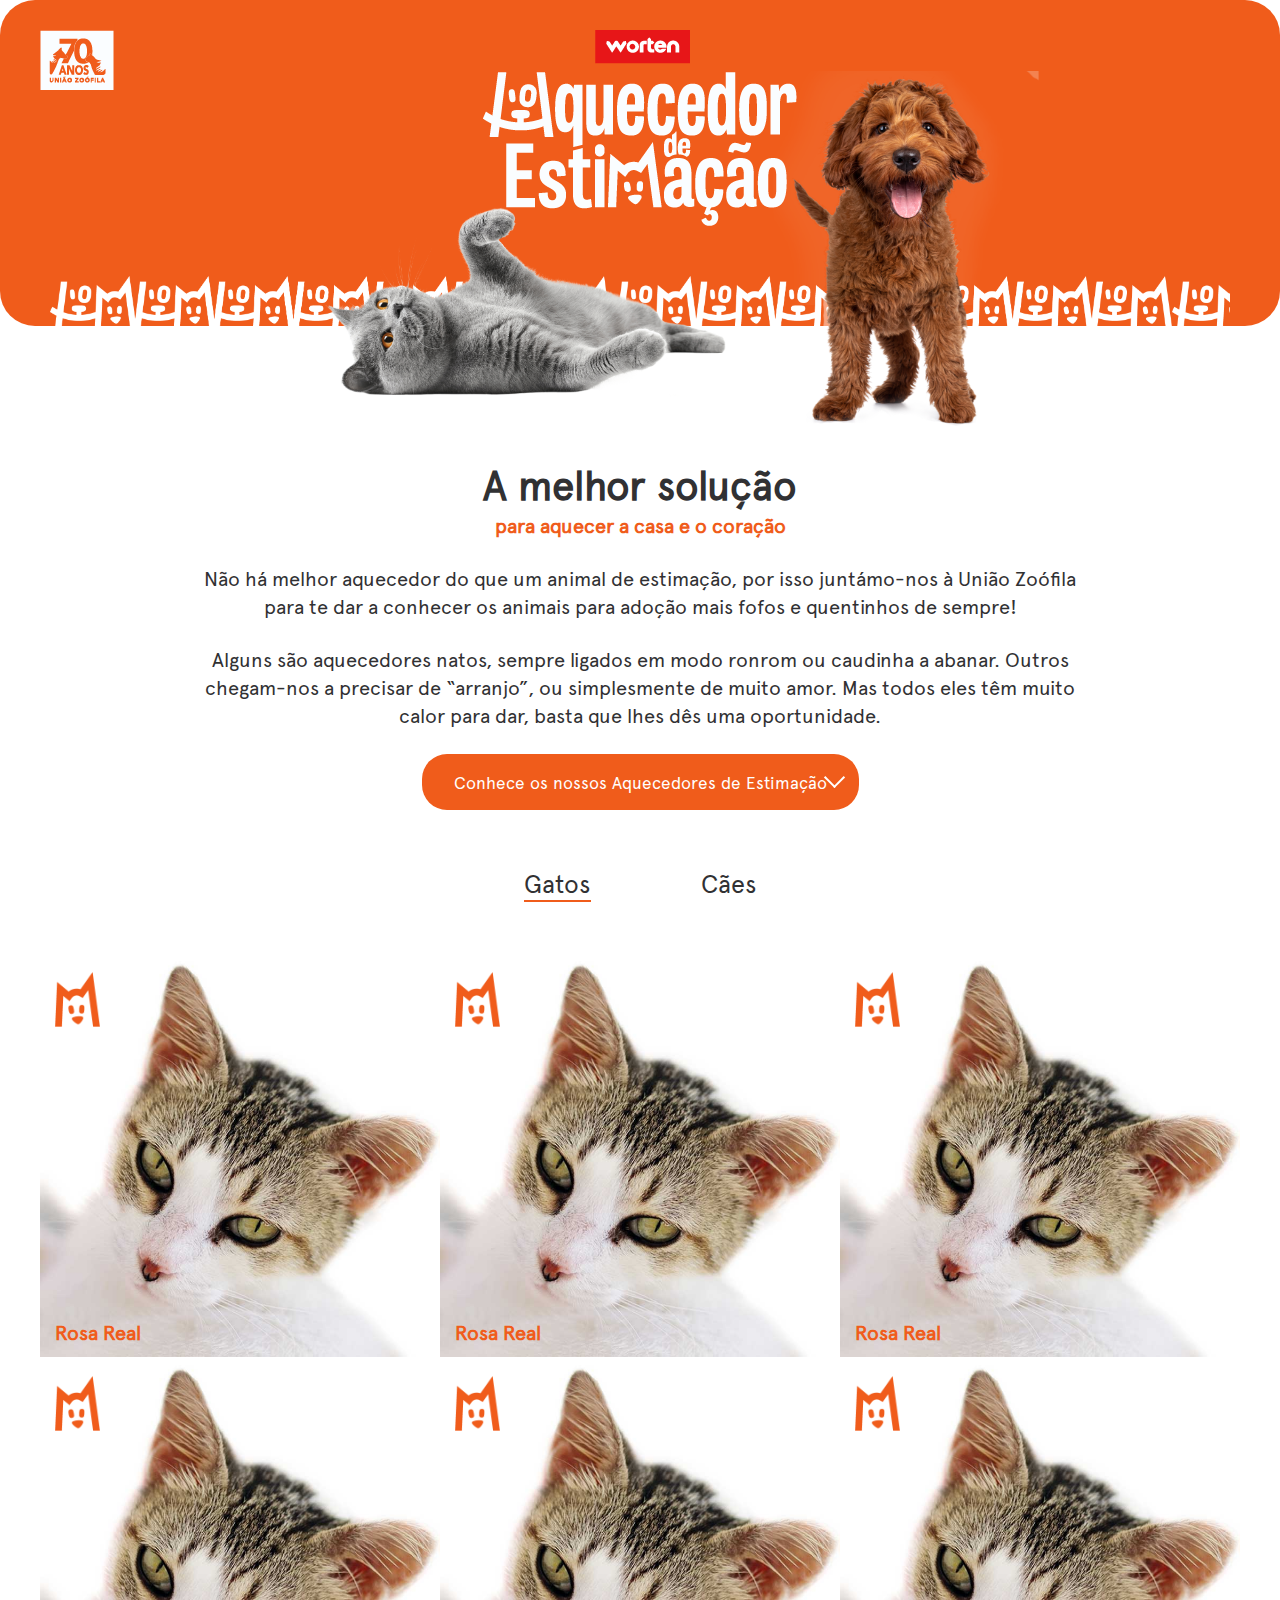
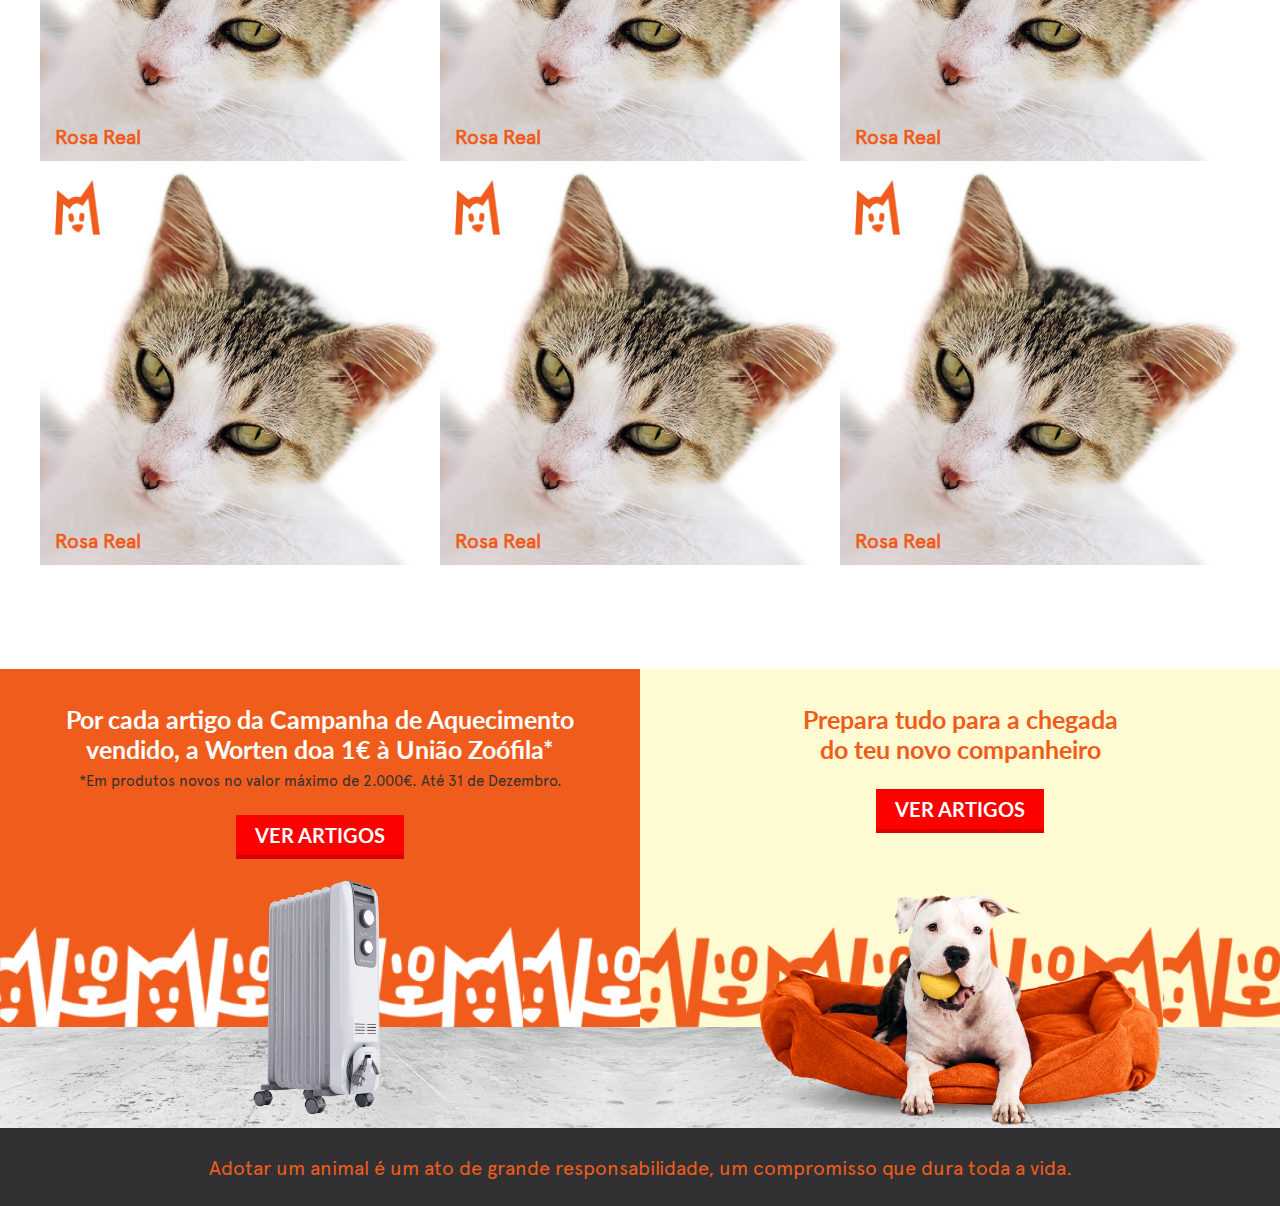
==== commit c6d2c03b: "asdf" ====
--- a/worten-pet/index.html
+++ b/worten-pet/index.html
@@ -1,53 +1,53 @@
 <!doctype html>
 <html lang="en">
 <head>
-    <!-- Required meta tags -->
-    <meta charset="utf-8">
-    <meta name="viewport" content="width=device-width, initial-scale=1">
-
-    <!-- main CSS -->
-    <link rel="stylesheet" href="main.css">
-    <title>Worten</title>
+  <!-- Required meta tags -->
+  <meta charset="utf-8">
+  <meta name="viewport" content="width=device-width, initial-scale=1">
+
+  <!-- main CSS -->
+  <link rel="stylesheet" href="main.css">
+  <title>Worten</title>
 
 </head>
 <body>
 <!-- ======================= TOp Banner Section Open ====================================  -->
 
 <div class="pet-banner">
-    <div class="pet-container">
-        <img src="images/70year.png" class="small-logo" alt="Worten">
-        <img src="images/pet-logo.png" class="pet__top-logo" alt="Worten">
-    </div>
-    <!--     pets images -->
-    <img src="images/cat.png" class="pet-cat" alt="">
-    <img src="images/dog.png" class="pet-dog" alt="">
-
-    <div class="pet-bottom-line">
-    </div>
+  <div class="pet-container">
+    <img src="images/70year.png" class="small-logo" alt="Worten">
+    <img src="images/pet-logo.png" class="pet__top-logo" alt="Worten">
+  </div>
+  <!--     pets images -->
+  <img src="images/cat.png" class="pet-cat" alt="">
+  <img src="images/dog.png" class="pet-dog" alt="">
+
+  <div class="pet-bottom-line">
+  </div>
 </div>
 
 <!-- ======================= TOp Banner Section Close  ====================================  -->
 
 <!-- ======================= TOp Banner content Section Open  ====================================  -->
 <div class="pet-container">
-    <div class="pet-row">
-        <div class="pet__content">
-            <h2>A melhor solução</h2>
-            <h4>para aquecer a casa e o coração</h4>
-            <p>
-                Não há melhor aquecedor do que um animal de estimação, por isso juntámo-nos à União Zoófila para te dar
-                a conhecer os animais para adoção mais fofos e quentinhos de sempre!
-            </p>
-            <p>
-                Alguns são aquecedores natos, sempre ligados em modo ronrom ou caudinha a abanar. Outros chegam-nos a
-                precisar de “arranjo”, ou simplesmente de muito amor. Mas todos eles têm muito calor para dar, basta que
-                lhes dês uma oportunidade.
-            </p>
-            <div class="pet__link">
-                <a href="#">Conhece os nossos Aquecedores de Estimação</a>
-            </div>
-        </div>
+  <div class="pet-row">
+    <div class="pet__content">
+      <h2>A melhor solução</h2>
+      <h4>para aquecer a casa e o coração</h4>
+      <p>
+        Não há melhor aquecedor do que um animal de estimação, por isso juntámo-nos à União Zoófila para te dar
+        a conhecer os animais para adoção mais fofos e quentinhos de sempre!
+      </p>
+      <p>
+        Alguns são aquecedores natos, sempre ligados em modo ronrom ou caudinha a abanar. Outros chegam-nos a
+        precisar de “arranjo”, ou simplesmente de muito amor. Mas todos eles têm muito calor para dar, basta que
+        lhes dês uma oportunidade.
+      </p>
+      <div class="pet__link">
+        <a href="#">Conhece os nossos Aquecedores de Estimação</a>
+      </div>
     </div>
+  </div>
 </div>
 <!-- ======================= TOp Banner content Section Close   ====================================  -->
 
@@ -59,1216 +59,844 @@
 
 <!-- ======================= CAt DOg Tab Section Open   ====================================  -->
 <div class="pet-container pet__dog__cat">
-    <div class="pet-row">
-        <div class="pet__dogcat__nav">
-            <ul>
-                <li class="active"><a href="#" data-tab__class=".pet__cat">Gatos</a></li>
-                <li><a href="#" data-tab__class=".pet__dog"> Cães</a></li>
-            </ul>
-        </div>
-        <div class="pet-row pet__cat active">
-            <div class="pet__row__inner">
-                <div data-pr="pr__1" class="pet__row__item ">
-                    <img src="images/gatos/rosa-real.jpg" class="pet-img" alt="">
-                    <a href="#" class="pet__close-btn" data-pr="pr__1"> <img src="images/close.png" alt=""> </a>
-                    <div class="pet__row__item-display">
-                        <img src="images/gatos/icon.png" alt="">
-                        <h3>Rosa Real</h3>
-                    </div>
-                    <div class="pet__item-overlay">
-                        <h2>Rosa Real</h2>
-                        <p>
-                            <strong> Meiguice em modo full-on</strong> <br>
-                            Aquece a casa e o coração
-                        </p>
-                        <a href="#" data-pr="pr__1"> <img src="images/arrow.png" alt=""> </a>
-                    </div>
-
-                </div>
-                <div class="pet__row__item__info pr__1">
-                    <p>A Rosa Real é uma gatinha extremamente meiga. Adora atenção e todo o carinho que lhe possamos
-                        dar. É muito conversadora e anda sempre atrás de nós a pedir atenção. É uma gatinha ciumenta,
-                        pelo que não gosta muito de outros gatos. Procura uma família que a estime no resto da sua longa
-                        vida e que não se importe que ela seja FIV positiva.</p>
-
-                    <div class="pet__short__des">
-                        <div class="pet__left-info">
-                            <h3>Género</h3>
-                            <p>Feminino (esterilizada)</p>
-
-                            <h3>Tempo em</h3>
-                            <p> 3 meses</p>
-                        </div>
-                        <div class="pet__mid-info">
-                            <h3>Idade</h3>
-                            <p>Feminino (esterilizada)</p>
-
-                            <h3>Raça</h3>
-                            <p> Europeu Comum (indefinida)</p>
-
-                        </div>
-                        <div class="pet__right-info">
-                            <a href="#"> Quero adotar! </a>
-                        </div>
-                    </div>
-                </div>
-
-                <div data-pr="pr__2" class="pet__row__item ">
-                    <img src="images/gatos/rosa-real.jpg" class="pet-img" alt="">
-                    <a href="#" class="pet__close-btn" data-pr="pr__1"> <img src="images/close.png" alt=""> </a>
-                    <div class="pet__row__item-display">
-                        <img src="images/gatos/icon.png" alt="">
-                        <h3>Rosa Real</h3>
-                    </div>
-                    <div class="pet__item-overlay">
-                        <h2>Rosa Real</h2>
-                        <p>
-                            <strong> Meiguice em modo full-on</strong> <br>
-                            Aquece a casa e o coração
-                        </p>
-                        <a href="#" data-pr="pr__1"> <img src="images/arrow.png" alt=""> </a>
-                    </div>
-
-                </div>
-                <div class="pet__row__item__info pr__2">
-                    <p>A Rosa Real é uma gatinha extremamente meiga. Adora atenção e todo o carinho que lhe possamos
-                        dar. É muito conversadora e anda sempre atrás de nós a pedir atenção. É uma gatinha ciumenta,
-                        pelo que não gosta muito de outros gatos. Procura uma família que a estime no resto da sua longa
-                        vida e que não se importe que ela seja FIV positiva.</p>
-
-                    <div class="pet__short__des">
-                        <div class="pet__left-info">
-                            <h3>Género</h3>
-                            <p>Feminino (esterilizada)</p>
-
-                            <h3>Tempo em</h3>
-                            <p> 3 meses</p>
-                        </div>
-                        <div class="pet__mid-info">
-                            <h3>Idade</h3>
-                            <p>Feminino (esterilizada)</p>
-
-                            <h3>Raça</h3>
-                            <p> Europeu Comum (indefinida)</p>
-
-                        </div>
-                        <div class="pet__right-info">
-                            <a href="#"> Quero adotar! </a>
-                        </div>
-                    </div>
-                </div>
-
-
-                <div data-pr="pr__3" class="pet__row__item ">
-                    <img src="images/gatos/rosa-real.jpg" class="pet-img" alt="">
-                    <a href="#" class="pet__close-btn" data-pr="pr__1"> <img src="images/close.png" alt=""> </a>
-                    <div class="pet__row__item-display">
-                        <img src="images/gatos/icon.png" alt="">
-                        <h3>Rosa Real</h3>
-                    </div>
-                    <div class="pet__item-overlay">
-                        <h2>Rosa Real</h2>
-                        <p>
-                            <strong> Meiguice em modo full-on</strong> <br>
-                            Aquece a casa e o coração
-                        </p>
-                        <a href="#" data-pr="pr__1"> <img src="images/arrow.png" alt=""> </a>
-                    </div>
-
-                </div>
-                <div class="pet__row__item__info pr__3">
-                    <p>A Rosa Real é uma gatinha extremamente meiga. Adora atenção e todo o carinho que lhe possamos
-                        dar. É muito conversadora e anda sempre atrás de nós a pedir atenção. É uma gatinha ciumenta,
-                        pelo que não gosta muito de outros gatos. Procura uma família que a estime no resto da sua longa
-                        vida e que não se importe que ela seja FIV positiva.</p>
-
-                    <div class="pet__short__des">
-                        <div class="pet__left-info">
-                            <h3>Género</h3>
-                            <p>Feminino (esterilizada)</p>
-
-                            <h3>Tempo em</h3>
-                            <p> 3 meses</p>
-                        </div>
-                        <div class="pet__mid-info">
-                            <h3>Idade</h3>
-                            <p>Feminino (esterilizada)</p>
-
-                            <h3>Raça</h3>
-                            <p> Europeu Comum (indefinida)</p>
-
-                        </div>
-                        <div class="pet__right-info">
-                            <a href="#"> Quero adotar! </a>
-                        </div>
-                    </div>
-                </div>
-
-            </div>
-            <div class="pet__row__inner">
-                <div data-pr="pr__1" class="pet__row__item ">
-                    <img src="images/gatos/rosa-real.jpg" class="pet-img" alt="">
-                    <a href="#" class="pet__close-btn" data-pr="pr__1"> <img src="images/close.png" alt=""> </a>
-                    <div class="pet__row__item-display">
-                        <img src="images/gatos/icon.png" alt="">
-                        <h3>Rosa Real</h3>
-                    </div>
-                    <div class="pet__item-overlay">
-                        <h2>Rosa Real</h2>
-                        <p>
-                            <strong> Meiguice em modo full-on</strong> <br>
-                            Aquece a casa e o coração
-                        </p>
-                        <a href="#" data-pr="pr__1"> <img src="images/arrow.png" alt=""> </a>
-                    </div>
-
-                </div>
-                <div class="pet__row__item__info pr__1">
-                    <p>A Rosa Real é uma gatinha extremamente meiga. Adora atenção e todo o carinho que lhe possamos
-                        dar. É muito conversadora e anda sempre atrás de nós a pedir atenção. É uma gatinha ciumenta,
-                        pelo que não gosta muito de outros gatos. Procura uma família que a estime no resto da sua longa
-                        vida e que não se importe que ela seja FIV positiva.</p>
-
-                    <div class="pet__short__des">
-                        <div class="pet__left-info">
-                            <h3>Género</h3>
-                            <p>Feminino (esterilizada)</p>
-
-                            <h3>Tempo em</h3>
-                            <p> 3 meses</p>
-                        </div>
-                        <div class="pet__mid-info">
-                            <h3>Idade</h3>
-                            <p>Feminino (esterilizada)</p>
-
-                            <h3>Raça</h3>
-                            <p> Europeu Comum (indefinida)</p>
-
-                        </div>
-                        <div class="pet__right-info">
-                            <a href="#"> Quero adotar! </a>
-                        </div>
-                    </div>
-                </div>
-
-                <div data-pr="pr__2" class="pet__row__item ">
-                    <img src="images/gatos/rosa-real.jpg" class="pet-img" alt="">
-                    <a href="#" class="pet__close-btn" data-pr="pr__1"> <img src="images/close.png" alt=""> </a>
-                    <div class="pet__row__item-display">
-                        <img src="images/gatos/icon.png" alt="">
-                        <h3>Rosa Real</h3>
-                    </div>
-                    <div class="pet__item-overlay">
-                        <h2>Rosa Real</h2>
-                        <p>
-                            <strong> Meiguice em modo full-on</strong> <br>
-                            Aquece a casa e o coração
-                        </p>
-                        <a href="#" data-pr="pr__1"> <img src="images/arrow.png" alt=""> </a>
-                    </div>
-
-                </div>
-                <div class="pet__row__item__info pr__2">
-                    <p>A Rosa Real é uma gatinha extremamente meiga. Adora atenção e todo o carinho que lhe possamos
-                        dar. É muito conversadora e anda sempre atrás de nós a pedir atenção. É uma gatinha ciumenta,
-                        pelo que não gosta muito de outros gatos. Procura uma família que a estime no resto da sua longa
-                        vida e que não se importe que ela seja FIV positiva.</p>
-
-                    <div class="pet__short__des">
-                        <div class="pet__left-info">
-                            <h3>Género</h3>
-                            <p>Feminino (esterilizada)</p>
-
-                            <h3>Tempo em</h3>
-                            <p> 3 meses</p>
-                        </div>
-                        <div class="pet__mid-info">
-                            <h3>Idade</h3>
-                            <p>Feminino (esterilizada)</p>
-
-                            <h3>Raça</h3>
-                            <p> Europeu Comum (indefinida)</p>
-
-                        </div>
-                        <div class="pet__right-info">
-                            <a href="#"> Quero adotar! </a>
-                        </div>
-                    </div>
-                </div>
-
-
-                <div data-pr="pr__3" class="pet__row__item ">
-                    <img src="images/gatos/rosa-real.jpg" class="pet-img" alt="">
-                    <a href="#" class="pet__close-btn" data-pr="pr__1"> <img src="images/close.png" alt=""> </a>
-                    <div class="pet__row__item-display">
-                        <img src="images/gatos/icon.png" alt="">
-                        <h3>Rosa Real</h3>
-                    </div>
-                    <div class="pet__item-overlay">
-                        <h2>Rosa Real</h2>
-                        <p>
-                            <strong> Meiguice em modo full-on</strong> <br>
-                            Aquece a casa e o coração
-                        </p>
-                        <a href="#" data-pr="pr__1"> <img src="images/arrow.png" alt=""> </a>
-                    </div>
-
-                </div>
-                <div class="pet__row__item__info pr__3">
-                    <p>A Rosa Real é uma gatinha extremamente meiga. Adora atenção e todo o carinho que lhe possamos
-                        dar. É muito conversadora e anda sempre atrás de nós a pedir atenção. É uma gatinha ciumenta,
-                        pelo que não gosta muito de outros gatos. Procura uma família que a estime no resto da sua longa
-                        vida e que não se importe que ela seja FIV positiva.</p>
-
-                    <div class="pet__short__des">
-                        <div class="pet__left-info">
-                            <h3>Género</h3>
-                            <p>Feminino (esterilizada)</p>
-
-                            <h3>Tempo em</h3>
-                            <p> 3 meses</p>
-                        </div>
-                        <div class="pet__mid-info">
-                            <h3>Idade</h3>
-                            <p>Feminino (esterilizada)</p>
-
-                            <h3>Raça</h3>
-                            <p> Europeu Comum (indefinida)</p>
-
-                        </div>
-                        <div class="pet__right-info">
-                            <a href="#"> Quero adotar! </a>
-                        </div>
-                    </div>
-                </div>
-
-            </div>
-            <div class="pet__row__inner">
-                <div data-pr="pr__1" class="pet__row__item ">
-                    <img src="images/gatos/rosa-real.jpg" class="pet-img" alt="">
-                    <a href="#" class="pet__close-btn" data-pr="pr__1"> <img src="images/close.png" alt=""> </a>
-                    <div class="pet__row__item-display">
-                        <img src="images/gatos/icon.png" alt="">
-                        <h3>Rosa Real</h3>
-                    </div>
-                    <div class="pet__item-overlay">
-                        <h2>Rosa Real</h2>
-                        <p>
-                            <strong> Meiguice em modo full-on</strong> <br>
-                            Aquece a casa e o coração
-                        </p>
-                        <a href="#" data-pr="pr__1"> <img src="images/arrow.png" alt=""> </a>
-                    </div>
-
-                </div>
-                <div class="pet__row__item__info pr__1">
-                    <p>A Rosa Real é uma gatinha extremamente meiga. Adora atenção e todo o carinho que lhe possamos
-                        dar. É muito conversadora e anda sempre atrás de nós a pedir atenção. É uma gatinha ciumenta,
-                        pelo que não gosta muito de outros gatos. Procura uma família que a estime no resto da sua longa
-                        vida e que não se importe que ela seja FIV positiva.</p>
-
-                    <div class="pet__short__des">
-                        <div class="pet__left-info">
-                            <h3>Género</h3>
-                            <p>Feminino (esterilizada)</p>
-
-                            <h3>Tempo em</h3>
-                            <p> 3 meses</p>
-                        </div>
-                        <div class="pet__mid-info">
-                            <h3>Idade</h3>
-                            <p>Feminino (esterilizada)</p>
-
-                            <h3>Raça</h3>
-                            <p> Europeu Comum (indefinida)</p>
-
-                        </div>
-                        <div class="pet__right-info">
-                            <a href="#"> Quero adotar! </a>
-                        </div>
-                    </div>
-                </div>
-
-                <div data-pr="pr__2" class="pet__row__item ">
-                    <img src="images/gatos/rosa-real.jpg" class="pet-img" alt="">
-                    <a href="#" class="pet__close-btn" data-pr="pr__1"> <img src="images/close.png" alt=""> </a>
-                    <div class="pet__row__item-display">
-                        <img src="images/gatos/icon.png" alt="">
-                        <h3>Rosa Real</h3>
-                    </div>
-                    <div class="pet__item-overlay">
-                        <h2>Rosa Real</h2>
-                        <p>
-                            <strong> Meiguice em modo full-on</strong> <br>
-                            Aquece a casa e o coração
-                        </p>
-                        <a href="#" data-pr="pr__1"> <img src="images/arrow.png" alt=""> </a>
-                    </div>
-
-                </div>
-                <div class="pet__row__item__info pr__2">
-                    <p>A Rosa Real é uma gatinha extremamente meiga. Adora atenção e todo o carinho que lhe possamos
-                        dar. É muito conversadora e anda sempre atrás de nós a pedir atenção. É uma gatinha ciumenta,
-                        pelo que não gosta muito de outros gatos. Procura uma família que a estime no resto da sua longa
-                        vida e que não se importe que ela seja FIV positiva.</p>
-
-                    <div class="pet__short__des">
-                        <div class="pet__left-info">
-                            <h3>Género</h3>
-                            <p>Feminino (esterilizada)</p>
-
-                            <h3>Tempo em</h3>
-                            <p> 3 meses</p>
-                        </div>
-                        <div class="pet__mid-info">
-                            <h3>Idade</h3>
-                            <p>Feminino (esterilizada)</p>
-
-                            <h3>Raça</h3>
-                            <p> Europeu Comum (indefinida)</p>
-
-                        </div>
-                        <div class="pet__right-info">
-                            <a href="#"> Quero adotar! </a>
-                        </div>
-                    </div>
-                </div>
-
-
-                <div data-pr="pr__3" class="pet__row__item ">
-                    <img src="images/gatos/rosa-real.jpg" class="pet-img" alt="">
-                    <a href="#" class="pet__close-btn" data-pr="pr__1"> <img src="images/close.png" alt=""> </a>
-                    <div class="pet__row__item-display">
-                        <img src="images/gatos/icon.png" alt="">
-                        <h3>Rosa Real</h3>
-                    </div>
-                    <div class="pet__item-overlay">
-                        <h2>Rosa Real</h2>
-                        <p>
-                            <strong> Meiguice em modo full-on</strong> <br>
-                            Aquece a casa e o coração
-                        </p>
-                        <a href="#" data-pr="pr__1"> <img src="images/arrow.png" alt=""> </a>
-                    </div>
-
-                </div>
-                <div class="pet__row__item__info pr__3">
-                    <p>A Rosa Real é uma gatinha extremamente meiga. Adora atenção e todo o carinho que lhe possamos
-                        dar. É muito conversadora e anda sempre atrás de nós a pedir atenção. É uma gatinha ciumenta,
-                        pelo que não gosta muito de outros gatos. Procura uma família que a estime no resto da sua longa
-                        vida e que não se importe que ela seja FIV positiva.</p>
-
-                    <div class="pet__short__des">
-                        <div class="pet__left-info">
-                            <h3>Género</h3>
-                            <p>Feminino (esterilizada)</p>
-
-                            <h3>Tempo em</h3>
-                            <p> 3 meses</p>
-                        </div>
-                        <div class="pet__mid-info">
-                            <h3>Idade</h3>
-                            <p>Feminino (esterilizada)</p>
-
-                            <h3>Raça</h3>
-                            <p> Europeu Comum (indefinida)</p>
-
-                        </div>
-                        <div class="pet__right-info">
-                            <a href="#"> Quero adotar! </a>
-                        </div>
-                    </div>
-                </div>
-
-            </div>
-            <div class="pet__row__inner">
-                <div data-pr="pr__1" class="pet__row__item ">
-                    <img src="images/gatos/rosa-real.jpg" class="pet-img" alt="">
-                    <a href="#" class="pet__close-btn" data-pr="pr__1"> <img src="images/close.png" alt=""> </a>
-                    <div class="pet__row__item-display">
-                        <img src="images/gatos/icon.png" alt="">
-                        <h3>Rosa Real</h3>
-                    </div>
-                    <div class="pet__item-overlay">
-                        <h2>Rosa Real</h2>
-                        <p>
-                            <strong> Meiguice em modo full-on</strong> <br>
-                            Aquece a casa e o coração
-                        </p>
-                        <a href="#" data-pr="pr__1"> <img src="images/arrow.png" alt=""> </a>
-                    </div>
-
-                </div>
-                <div class="pet__row__item__info pr__1">
-                    <p>A Rosa Real é uma gatinha extremamente meiga. Adora atenção e todo o carinho que lhe possamos
-                        dar. É muito conversadora e anda sempre atrás de nós a pedir atenção. É uma gatinha ciumenta,
-                        pelo que não gosta muito de outros gatos. Procura uma família que a estime no resto da sua longa
-                        vida e que não se importe que ela seja FIV positiva.</p>
-
-                    <div class="pet__short__des">
-                        <div class="pet__left-info">
-                            <h3>Género</h3>
-                            <p>Feminino (esterilizada)</p>
-
-                            <h3>Tempo em</h3>
-                            <p> 3 meses</p>
-                        </div>
-                        <div class="pet__mid-info">
-                            <h3>Idade</h3>
-                            <p>Feminino (esterilizada)</p>
-
-                            <h3>Raça</h3>
-                            <p> Europeu Comum (indefinida)</p>
-
-                        </div>
-                        <div class="pet__right-info">
-                            <a href="#"> Quero adotar! </a>
-                        </div>
-                    </div>
-                </div>
-
-                <div data-pr="pr__2" class="pet__row__item ">
-                    <img src="images/gatos/rosa-real.jpg" class="pet-img" alt="">
-                    <a href="#" class="pet__close-btn" data-pr="pr__1"> <img src="images/close.png" alt=""> </a>
-                    <div class="pet__row__item-display">
-                        <img src="images/gatos/icon.png" alt="">
-                        <h3>Rosa Real</h3>
-                    </div>
-                    <div class="pet__item-overlay">
-                        <h2>Rosa Real</h2>
-                        <p>
-                            <strong> Meiguice em modo full-on</strong> <br>
-                            Aquece a casa e o coração
-                        </p>
-                        <a href="#" data-pr="pr__1"> <img src="images/arrow.png" alt=""> </a>
-                    </div>
-
-                </div>
-                <div class="pet__row__item__info pr__2">
-                    <p>A Rosa Real é uma gatinha extremamente meiga. Adora atenção e todo o carinho que lhe possamos
-                        dar. É muito conversadora e anda sempre atrás de nós a pedir atenção. É uma gatinha ciumenta,
-                        pelo que não gosta muito de outros gatos. Procura uma família que a estime no resto da sua longa
-                        vida e que não se importe que ela seja FIV positiva.</p>
-
-                    <div class="pet__short__des">
-                        <div class="pet__left-info">
-                            <h3>Género</h3>
-                            <p>Feminino (esterilizada)</p>
-
-                            <h3>Tempo em</h3>
-                            <p> 3 meses</p>
-                        </div>
-                        <div class="pet__mid-info">
-                            <h3>Idade</h3>
-                            <p>Feminino (esterilizada)</p>
-
-                            <h3>Raça</h3>
-                            <p> Europeu Comum (indefinida)</p>
-
-                        </div>
-                        <div class="pet__right-info">
-                            <a href="#"> Quero adotar! </a>
-                        </div>
-                    </div>
-                </div>
-
-
-                <div data-pr="pr__3" class="pet__row__item ">
-                    <img src="images/gatos/rosa-real.jpg" class="pet-img" alt="">
-                    <a href="#" class="pet__close-btn" data-pr="pr__1"> <img src="images/close.png" alt=""> </a>
-                    <div class="pet__row__item-display">
-                        <img src="images/gatos/icon.png" alt="">
-                        <h3>Rosa Real</h3>
-                    </div>
-                    <div class="pet__item-overlay">
-                        <h2>Rosa Real</h2>
-                        <p>
-                            <strong> Meiguice em modo full-on</strong> <br>
-                            Aquece a casa e o coração
-                        </p>
-                        <a href="#" data-pr="pr__1"> <img src="images/arrow.png" alt=""> </a>
-                    </div>
-
-                </div>
-                <div class="pet__row__item__info pr__3">
-                    <p>A Rosa Real é uma gatinha extremamente meiga. Adora atenção e todo o carinho que lhe possamos
-                        dar. É muito conversadora e anda sempre atrás de nós a pedir atenção. É uma gatinha ciumenta,
-                        pelo que não gosta muito de outros gatos. Procura uma família que a estime no resto da sua longa
-                        vida e que não se importe que ela seja FIV positiva.</p>
-
-                    <div class="pet__short__des">
-                        <div class="pet__left-info">
-                            <h3>Género</h3>
-                            <p>Feminino (esterilizada)</p>
-
-                            <h3>Tempo em</h3>
-                            <p> 3 meses</p>
-                        </div>
-                        <div class="pet__mid-info">
-                            <h3>Idade</h3>
-                            <p>Feminino (esterilizada)</p>
-
-                            <h3>Raça</h3>
-                            <p> Europeu Comum (indefinida)</p>
-
-                        </div>
-                        <div class="pet__right-info">
-                            <a href="#"> Quero adotar! </a>
-                        </div>
-                    </div>
-                </div>
-
-            </div>
-            <div class="pet__row__inner">
-                <div data-pr="pr__1" class="pet__row__item ">
-                    <img src="images/gatos/rosa-real.jpg" class="pet-img" alt="">
-                    <a href="#" class="pet__close-btn" data-pr="pr__1"> <img src="images/close.png" alt=""> </a>
-                    <div class="pet__row__item-display">
-                        <img src="images/gatos/icon.png" alt="">
-                        <h3>Rosa Real</h3>
-                    </div>
-                    <div class="pet__item-overlay">
-                        <h2>Rosa Real</h2>
-                        <p>
-                            <strong> Meiguice em modo full-on</strong> <br>
-                            Aquece a casa e o coração
-                        </p>
-                        <a href="#" data-pr="pr__1"> <img src="images/arrow.png" alt=""> </a>
-                    </div>
-
-                </div>
-                <div class="pet__row__item__info pr__1">
-                    <p>A Rosa Real é uma gatinha extremamente meiga. Adora atenção e todo o carinho que lhe possamos
-                        dar. É muito conversadora e anda sempre atrás de nós a pedir atenção. É uma gatinha ciumenta,
-                        pelo que não gosta muito de outros gatos. Procura uma família que a estime no resto da sua longa
-                        vida e que não se importe que ela seja FIV positiva.</p>
-
-                    <div class="pet__short__des">
-                        <div class="pet__left-info">
-                            <h3>Género</h3>
-                            <p>Feminino (esterilizada)</p>
-
-                            <h3>Tempo em</h3>
-                            <p> 3 meses</p>
-                        </div>
-                        <div class="pet__mid-info">
-                            <h3>Idade</h3>
-                            <p>Feminino (esterilizada)</p>
-
-                            <h3>Raça</h3>
-                            <p> Europeu Comum (indefinida)</p>
-
-                        </div>
-                        <div class="pet__right-info">
-                            <a href="#"> Quero adotar! </a>
-                        </div>
-                    </div>
-                </div>
-            </div>
-
-        </div>
-        <div class="pet-row pet__dog">
-            <div class="pet__row__inner">
-                <div data-pr="pr__1" class="pet__row__item ">
-                    <img src="images/gatos/rosa-real.jpg" class="pet-img" alt="">
-                    <a href="#" class="pet__close-btn" data-pr="pr__1"> <img src="images/close.png" alt=""> </a>
-                    <div class="pet__row__item-display">
-                        <img src="images/gatos/icon.png" alt="">
-                        <h3>Rosa Real</h3>
-                    </div>
-                    <div class="pet__item-overlay">
-                        <h2>Rosa Real</h2>
-                        <p>
-                            <strong> Meiguice em modo full-on</strong> <br>
-                            Aquece a casa e o coração
-                        </p>
-                        <a href="#" data-pr="pr__1"> <img src="images/arrow.png" alt=""> </a>
-                    </div>
-
-                </div>
-                <div class="pet__row__item__info pr__1">
-                    <p>A Rosa Real é uma gatinha extremamente meiga. Adora atenção e todo o carinho que lhe possamos
-                        dar. É muito conversadora e anda sempre atrás de nós a pedir atenção. É uma gatinha ciumenta,
-                        pelo que não gosta muito de outros gatos. Procura uma família que a estime no resto da sua longa
-                        vida e que não se importe que ela seja FIV positiva.</p>
-
-                    <div class="pet__short__des">
-                        <div class="pet__left-info">
-                            <h3>Género</h3>
-                            <p>Feminino (esterilizada)</p>
-
-                            <h3>Tempo em</h3>
-                            <p> 3 meses</p>
-                        </div>
-                        <div class="pet__mid-info">
-                            <h3>Idade</h3>
-                            <p>Feminino (esterilizada)</p>
-
-                            <h3>Raça</h3>
-                            <p> Europeu Comum (indefinida)</p>
-
-                        </div>
-                        <div class="pet__right-info">
-                            <a href="#"> Quero adotar! </a>
-                        </div>
-                    </div>
-                </div>
-
-                <div data-pr="pr__2" class="pet__row__item ">
-                    <img src="images/gatos/rosa-real.jpg" class="pet-img" alt="">
-                    <a href="#" class="pet__close-btn" data-pr="pr__1"> <img src="images/close.png" alt=""> </a>
-                    <div class="pet__row__item-display">
-                        <img src="images/gatos/icon.png" alt="">
-                        <h3>Rosa Real</h3>
-                    </div>
-                    <div class="pet__item-overlay">
-                        <h2>Rosa Real</h2>
-                        <p>
-                            <strong> Meiguice em modo full-on</strong> <br>
-                            Aquece a casa e o coração
-                        </p>
-                        <a href="#" data-pr="pr__1"> <img src="images/arrow.png" alt=""> </a>
-                    </div>
-
-                </div>
-                <div class="pet__row__item__info pr__2">
-                    <p>A Rosa Real é uma gatinha extremamente meiga. Adora atenção e todo o carinho que lhe possamos
-                        dar. É muito conversadora e anda sempre atrás de nós a pedir atenção. É uma gatinha ciumenta,
-                        pelo que não gosta muito de outros gatos. Procura uma família que a estime no resto da sua longa
-                        vida e que não se importe que ela seja FIV positiva.</p>
-
-                    <div class="pet__short__des">
-                        <div class="pet__left-info">
-                            <h3>Género</h3>
-                            <p>Feminino (esterilizada)</p>
-
-                            <h3>Tempo em</h3>
-                            <p> 3 meses</p>
-                        </div>
-                        <div class="pet__mid-info">
-                            <h3>Idade</h3>
-                            <p>Feminino (esterilizada)</p>
-
-                            <h3>Raça</h3>
-                            <p> Europeu Comum (indefinida)</p>
-
-                        </div>
-                        <div class="pet__right-info">
-                            <a href="#"> Quero adotar! </a>
-                        </div>
-                    </div>
-                </div>
-
-
-                <div data-pr="pr__3" class="pet__row__item ">
-                    <img src="images/gatos/rosa-real.jpg" class="pet-img" alt="">
-                    <a href="#" class="pet__close-btn" data-pr="pr__1"> <img src="images/close.png" alt=""> </a>
-                    <div class="pet__row__item-display">
-                        <img src="images/gatos/icon.png" alt="">
-                        <h3>Rosa Real</h3>
-                    </div>
-                    <div class="pet__item-overlay">
-                        <h2>Rosa Real</h2>
-                        <p>
-                            <strong> Meiguice em modo full-on</strong> <br>
-                            Aquece a casa e o coração
-                        </p>
-                        <a href="#" data-pr="pr__1"> <img src="images/arrow.png" alt=""> </a>
-                    </div>
-
-                </div>
-                <div class="pet__row__item__info pr__3">
-                    <p>A Rosa Real é uma gatinha extremamente meiga. Adora atenção e todo o carinho que lhe possamos
-                        dar. É muito conversadora e anda sempre atrás de nós a pedir atenção. É uma gatinha ciumenta,
-                        pelo que não gosta muito de outros gatos. Procura uma família que a estime no resto da sua longa
-                        vida e que não se importe que ela seja FIV positiva.</p>
-
-                    <div class="pet__short__des">
-                        <div class="pet__left-info">
-                            <h3>Género</h3>
-                            <p>Feminino (esterilizada)</p>
-
-                            <h3>Tempo em</h3>
-                            <p> 3 meses</p>
-                        </div>
-                        <div class="pet__mid-info">
-                            <h3>Idade</h3>
-                            <p>Feminino (esterilizada)</p>
-
-                            <h3>Raça</h3>
-                            <p> Europeu Comum (indefinida)</p>
-
-                        </div>
-                        <div class="pet__right-info">
-                            <a href="#"> Quero adotar! </a>
-                        </div>
-                    </div>
-                </div>
-
-            </div>
-            <div class="pet__row__inner">
-                <div data-pr="pr__1" class="pet__row__item ">
-                    <img src="images/gatos/rosa-real.jpg" class="pet-img" alt="">
-                    <a href="#" class="pet__close-btn" data-pr="pr__1"> <img src="images/close.png" alt=""> </a>
-                    <div class="pet__row__item-display">
-                        <img src="images/gatos/icon.png" alt="">
-                        <h3>Rosa Real</h3>
-                    </div>
-                    <div class="pet__item-overlay">
-                        <h2>Rosa Real</h2>
-                        <p>
-                            <strong> Meiguice em modo full-on</strong> <br>
-                            Aquece a casa e o coração
-                        </p>
-                        <a href="#" data-pr="pr__1"> <img src="images/arrow.png" alt=""> </a>
-                    </div>
-
-                </div>
-                <div class="pet__row__item__info pr__1">
-                    <p>A Rosa Real é uma gatinha extremamente meiga. Adora atenção e todo o carinho que lhe possamos
-                        dar. É muito conversadora e anda sempre atrás de nós a pedir atenção. É uma gatinha ciumenta,
-                        pelo que não gosta muito de outros gatos. Procura uma família que a estime no resto da sua longa
-                        vida e que não se importe que ela seja FIV positiva.</p>
-
-                    <div class="pet__short__des">
-                        <div class="pet__left-info">
-                            <h3>Género</h3>
-                            <p>Feminino (esterilizada)</p>
-
-                            <h3>Tempo em</h3>
-                            <p> 3 meses</p>
-                        </div>
-                        <div class="pet__mid-info">
-                            <h3>Idade</h3>
-                            <p>Feminino (esterilizada)</p>
-
-                            <h3>Raça</h3>
-                            <p> Europeu Comum (indefinida)</p>
-
-                        </div>
-                        <div class="pet__right-info">
-                            <a href="#"> Quero adotar! </a>
-                        </div>
-                    </div>
-                </div>
-
-                <div data-pr="pr__2" class="pet__row__item ">
-                    <img src="images/gatos/rosa-real.jpg" class="pet-img" alt="">
-                    <a href="#" class="pet__close-btn" data-pr="pr__1"> <img src="images/close.png" alt=""> </a>
-                    <div class="pet__row__item-display">
-                        <img src="images/gatos/icon.png" alt="">
-                        <h3>Rosa Real</h3>
-                    </div>
-                    <div class="pet__item-overlay">
-                        <h2>Rosa Real</h2>
-                        <p>
-                            <strong> Meiguice em modo full-on</strong> <br>
-                            Aquece a casa e o coração
-                        </p>
-                        <a href="#" data-pr="pr__1"> <img src="images/arrow.png" alt=""> </a>
-                    </div>
-
-                </div>
-                <div class="pet__row__item__info pr__2">
-                    <p>A Rosa Real é uma gatinha extremamente meiga. Adora atenção e todo o carinho que lhe possamos
-                        dar. É muito conversadora e anda sempre atrás de nós a pedir atenção. É uma gatinha ciumenta,
-                        pelo que não gosta muito de outros gatos. Procura uma família que a estime no resto da sua longa
-                        vida e que não se importe que ela seja FIV positiva.</p>
-
-                    <div class="pet__short__des">
-                        <div class="pet__left-info">
-                            <h3>Género</h3>
-                            <p>Feminino (esterilizada)</p>
-
-                            <h3>Tempo em</h3>
-                            <p> 3 meses</p>
-                        </div>
-                        <div class="pet__mid-info">
-                            <h3>Idade</h3>
-                            <p>Feminino (esterilizada)</p>
-
-                            <h3>Raça</h3>
-                            <p> Europeu Comum (indefinida)</p>
-
-                        </div>
-                        <div class="pet__right-info">
-                            <a href="#"> Quero adotar! </a>
-                        </div>
-                    </div>
-                </div>
-
-
-                <div data-pr="pr__3" class="pet__row__item ">
-                    <img src="images/gatos/rosa-real.jpg" class="pet-img" alt="">
-                    <a href="#" class="pet__close-btn" data-pr="pr__1"> <img src="images/close.png" alt=""> </a>
-                    <div class="pet__row__item-display">
-                        <img src="images/gatos/icon.png" alt="">
-                        <h3>Rosa Real</h3>
-                    </div>
-                    <div class="pet__item-overlay">
-                        <h2>Rosa Real</h2>
-                        <p>
-                            <strong> Meiguice em modo full-on</strong> <br>
-                            Aquece a casa e o coração
-                        </p>
-                        <a href="#" data-pr="pr__1"> <img src="images/arrow.png" alt=""> </a>
-                    </div>
-
-                </div>
-                <div class="pet__row__item__info pr__3">
-                    <p>A Rosa Real é uma gatinha extremamente meiga. Adora atenção e todo o carinho que lhe possamos
-                        dar. É muito conversadora e anda sempre atrás de nós a pedir atenção. É uma gatinha ciumenta,
-                        pelo que não gosta muito de outros gatos. Procura uma família que a estime no resto da sua longa
-                        vida e que não se importe que ela seja FIV positiva.</p>
-
-                    <div class="pet__short__des">
-                        <div class="pet__left-info">
-                            <h3>Género</h3>
-                            <p>Feminino (esterilizada)</p>
-
-                            <h3>Tempo em</h3>
-                            <p> 3 meses</p>
-                        </div>
-                        <div class="pet__mid-info">
-                            <h3>Idade</h3>
-                            <p>Feminino (esterilizada)</p>
-
-                            <h3>Raça</h3>
-                            <p> Europeu Comum (indefinida)</p>
-
-                        </div>
-                        <div class="pet__right-info">
-                            <a href="#"> Quero adotar! </a>
-                        </div>
-                    </div>
-                </div>
-
-            </div>
-            <div class="pet__row__inner">
-                <div data-pr="pr__1" class="pet__row__item ">
-                    <img src="images/gatos/rosa-real.jpg" class="pet-img" alt="">
-                    <a href="#" class="pet__close-btn" data-pr="pr__1"> <img src="images/close.png" alt=""> </a>
-                    <div class="pet__row__item-display">
-                        <img src="images/gatos/icon.png" alt="">
-                        <h3>Rosa Real</h3>
-                    </div>
-                    <div class="pet__item-overlay">
-                        <h2>Rosa Real</h2>
-                        <p>
-                            <strong> Meiguice em modo full-on</strong> <br>
-                            Aquece a casa e o coração
-                        </p>
-                        <a href="#" data-pr="pr__1"> <img src="images/arrow.png" alt=""> </a>
-                    </div>
-
-                </div>
-                <div class="pet__row__item__info pr__1">
-                    <p>A Rosa Real é uma gatinha extremamente meiga. Adora atenção e todo o carinho que lhe possamos
-                        dar. É muito conversadora e anda sempre atrás de nós a pedir atenção. É uma gatinha ciumenta,
-                        pelo que não gosta muito de outros gatos. Procura uma família que a estime no resto da sua longa
-                        vida e que não se importe que ela seja FIV positiva.</p>
-
-                    <div class="pet__short__des">
-                        <div class="pet__left-info">
-                            <h3>Género</h3>
-                            <p>Feminino (esterilizada)</p>
-
-                            <h3>Tempo em</h3>
-                            <p> 3 meses</p>
-                        </div>
-                        <div class="pet__mid-info">
-                            <h3>Idade</h3>
-                            <p>Feminino (esterilizada)</p>
-
-                            <h3>Raça</h3>
-                            <p> Europeu Comum (indefinida)</p>
-
-                        </div>
-                        <div class="pet__right-info">
-                            <a href="#"> Quero adotar! </a>
-                        </div>
-                    </div>
-                </div>
-
-                <div data-pr="pr__2" class="pet__row__item ">
-                    <img src="images/gatos/rosa-real.jpg" class="pet-img" alt="">
-                    <a href="#" class="pet__close-btn" data-pr="pr__1"> <img src="images/close.png" alt=""> </a>
-                    <div class="pet__row__item-display">
-                        <img src="images/gatos/icon.png" alt="">
-                        <h3>Rosa Real</h3>
-                    </div>
-                    <div class="pet__item-overlay">
-                        <h2>Rosa Real</h2>
-                        <p>
-                            <strong> Meiguice em modo full-on</strong> <br>
-                            Aquece a casa e o coração
-                        </p>
-                        <a href="#" data-pr="pr__1"> <img src="images/arrow.png" alt=""> </a>
-                    </div>
-
-                </div>
-                <div class="pet__row__item__info pr__2">
-                    <p>A Rosa Real é uma gatinha extremamente meiga. Adora atenção e todo o carinho que lhe possamos
-                        dar. É muito conversadora e anda sempre atrás de nós a pedir atenção. É uma gatinha ciumenta,
-                        pelo que não gosta muito de outros gatos. Procura uma família que a estime no resto da sua longa
-                        vida e que não se importe que ela seja FIV positiva.</p>
-
-                    <div class="pet__short__des">
-                        <div class="pet__left-info">
-                            <h3>Género</h3>
-                            <p>Feminino (esterilizada)</p>
-
-                            <h3>Tempo em</h3>
-                            <p> 3 meses</p>
-                        </div>
-                        <div class="pet__mid-info">
-                            <h3>Idade</h3>
-                            <p>Feminino (esterilizada)</p>
-
-                            <h3>Raça</h3>
-                            <p> Europeu Comum (indefinida)</p>
-
-                        </div>
-                        <div class="pet__right-info">
-                            <a href="#"> Quero adotar! </a>
-                        </div>
-                    </div>
-                </div>
-
-
-                <div data-pr="pr__3" class="pet__row__item ">
-                    <img src="images/gatos/rosa-real.jpg" class="pet-img" alt="">
-                    <a href="#" class="pet__close-btn" data-pr="pr__1"> <img src="images/close.png" alt=""> </a>
-                    <div class="pet__row__item-display">
-                        <img src="images/gatos/icon.png" alt="">
-                        <h3>Rosa Real</h3>
-                    </div>
-                    <div class="pet__item-overlay">
-                        <h2>Rosa Real</h2>
-                        <p>
-                            <strong> Meiguice em modo full-on</strong> <br>
-                            Aquece a casa e o coração
-                        </p>
-                        <a href="#" data-pr="pr__1"> <img src="images/arrow.png" alt=""> </a>
-                    </div>
-
-                </div>
-                <div class="pet__row__item__info pr__3">
-                    <p>A Rosa Real é uma gatinha extremamente meiga. Adora atenção e todo o carinho que lhe possamos
-                        dar. É muito conversadora e anda sempre atrás de nós a pedir atenção. É uma gatinha ciumenta,
-                        pelo que não gosta muito de outros gatos. Procura uma família que a estime no resto da sua longa
-                        vida e que não se importe que ela seja FIV positiva.</p>
-
-                    <div class="pet__short__des">
-                        <div class="pet__left-info">
-                            <h3>Género</h3>
-                            <p>Feminino (esterilizada)</p>
-
-                            <h3>Tempo em</h3>
-                            <p> 3 meses</p>
-                        </div>
-                        <div class="pet__mid-info">
-                            <h3>Idade</h3>
-                            <p>Feminino (esterilizada)</p>
-
-                            <h3>Raça</h3>
-                            <p> Europeu Comum (indefinida)</p>
-
-                        </div>
-                        <div class="pet__right-info">
-                            <a href="#"> Quero adotar! </a>
-                        </div>
-                    </div>
-                </div>
-
-            </div>
-            <div class="pet__row__inner">
-                <div data-pr="pr__1" class="pet__row__item ">
-                    <img src="images/gatos/rosa-real.jpg" class="pet-img" alt="">
-                    <a href="#" class="pet__close-btn" data-pr="pr__1"> <img src="images/close.png" alt=""> </a>
-                    <div class="pet__row__item-display">
-                        <img src="images/gatos/icon.png" alt="">
-                        <h3>Rosa Real</h3>
-                    </div>
-                    <div class="pet__item-overlay">
-                        <h2>Rosa Real</h2>
-                        <p>
-                            <strong> Meiguice em modo full-on</strong> <br>
-                            Aquece a casa e o coração
-                        </p>
-                        <a href="#" data-pr="pr__1"> <img src="images/arrow.png" alt=""> </a>
-                    </div>
-
-                </div>
-                <div class="pet__row__item__info pr__1">
-                    <p>A Rosa Real é uma gatinha extremamente meiga. Adora atenção e todo o carinho que lhe possamos
-                        dar. É muito conversadora e anda sempre atrás de nós a pedir atenção. É uma gatinha ciumenta,
-                        pelo que não gosta muito de outros gatos. Procura uma família que a estime no resto da sua longa
-                        vida e que não se importe que ela seja FIV positiva.</p>
-
-                    <div class="pet__short__des">
-                        <div class="pet__left-info">
-                            <h3>Género</h3>
-                            <p>Feminino (esterilizada)</p>
-
-                            <h3>Tempo em</h3>
-                            <p> 3 meses</p>
-                        </div>
-                        <div class="pet__mid-info">
-                            <h3>Idade</h3>
-                            <p>Feminino (esterilizada)</p>
-
-                            <h3>Raça</h3>
-                            <p> Europeu Comum (indefinida)</p>
-
-                        </div>
-                        <div class="pet__right-info">
-                            <a href="#"> Quero adotar! </a>
-                        </div>
-                    </div>
-                </div>
-
-                <div data-pr="pr__2" class="pet__row__item ">
-                    <img src="images/gatos/rosa-real.jpg" class="pet-img" alt="">
-                    <a href="#" class="pet__close-btn" data-pr="pr__1"> <img src="images/close.png" alt=""> </a>
-                    <div class="pet__row__item-display">
-                        <img src="images/gatos/icon.png" alt="">
-                        <h3>Rosa Real</h3>
-                    </div>
-                    <div class="pet__item-overlay">
-                        <h2>Rosa Real</h2>
-                        <p>
-                            <strong> Meiguice em modo full-on</strong> <br>
-                            Aquece a casa e o coração
-                        </p>
-                        <a href="#" data-pr="pr__1"> <img src="images/arrow.png" alt=""> </a>
-                    </div>
-
-                </div>
-                <div class="pet__row__item__info pr__2">
-                    <p>A Rosa Real é uma gatinha extremamente meiga. Adora atenção e todo o carinho que lhe possamos
-                        dar. É muito conversadora e anda sempre atrás de nós a pedir atenção. É uma gatinha ciumenta,
-                        pelo que não gosta muito de outros gatos. Procura uma família que a estime no resto da sua longa
-                        vida e que não se importe que ela seja FIV positiva.</p>
-
-                    <div class="pet__short__des">
-                        <div class="pet__left-info">
-                            <h3>Género</h3>
-                            <p>Feminino (esterilizada)</p>
-
-                            <h3>Tempo em</h3>
-                            <p> 3 meses</p>
-                        </div>
-                        <div class="pet__mid-info">
-                            <h3>Idade</h3>
-                            <p>Feminino (esterilizada)</p>
-
-                            <h3>Raça</h3>
-                            <p> Europeu Comum (indefinida)</p>
-
-                        </div>
-                        <div class="pet__right-info">
-                            <a href="#"> Quero adotar! </a>
-                        </div>
-                    </div>
-                </div>
-
-
-                <div data-pr="pr__3" class="pet__row__item ">
-                    <img src="images/gatos/rosa-real.jpg" class="pet-img" alt="">
-                    <a href="#" class="pet__close-btn" data-pr="pr__1"> <img src="images/close.png" alt=""> </a>
-                    <div class="pet__row__item-display">
-                        <img src="images/gatos/icon.png" alt="">
-                        <h3>Rosa Real</h3>
-                    </div>
-                    <div class="pet__item-overlay">
-                        <h2>Rosa Real</h2>
-                        <p>
-                            <strong> Meiguice em modo full-on</strong> <br>
-                            Aquece a casa e o coração
-                        </p>
-                        <a href="#" data-pr="pr__1"> <img src="images/arrow.png" alt=""> </a>
-                    </div>
-
-                </div>
-                <div class="pet__row__item__info pr__3">
-                    <p>A Rosa Real é uma gatinha extremamente meiga. Adora atenção e todo o carinho que lhe possamos
-                        dar. É muito conversadora e anda sempre atrás de nós a pedir atenção. É uma gatinha ciumenta,
-                        pelo que não gosta muito de outros gatos. Procura uma família que a estime no resto da sua longa
-                        vida e que não se importe que ela seja FIV positiva.</p>
-
-                    <div class="pet__short__des">
-                        <div class="pet__left-info">
-                            <h3>Género</h3>
-                            <p>Feminino (esterilizada)</p>
-
-                            <h3>Tempo em</h3>
-                            <p> 3 meses</p>
-                        </div>
-                        <div class="pet__mid-info">
-                            <h3>Idade</h3>
-                            <p>Feminino (esterilizada)</p>
-
-                            <h3>Raça</h3>
-                            <p> Europeu Comum (indefinida)</p>
-
-                        </div>
-                        <div class="pet__right-info">
-                            <a href="#"> Quero adotar! </a>
-                        </div>
-                    </div>
-                </div>
-
-            </div>
-            <div class="pet__row__inner">
-                <div data-pr="pr__1" class="pet__row__item ">
-                    <img src="images/gatos/rosa-real.jpg" class="pet-img" alt="">
-                    <a href="#" class="pet__close-btn" data-pr="pr__1"> <img src="images/close.png" alt=""> </a>
-                    <div class="pet__row__item-display">
-                        <img src="images/gatos/icon.png" alt="">
-                        <h3>Rosa Real</h3>
-                    </div>
-                    <div class="pet__item-overlay">
-                        <h2>Rosa Real</h2>
-                        <p>
-                            <strong> Meiguice em modo full-on</strong> <br>
-                            Aquece a casa e o coração
-                        </p>
-                        <a href="#" data-pr="pr__1"> <img src="images/arrow.png" alt=""> </a>
-                    </div>
-
-                </div>
-                <div class="pet__row__item__info pr__1">
-                    <p>A Rosa Real é uma gatinha extremamente meiga. Adora atenção e todo o carinho que lhe possamos
-                        dar. É muito conversadora e anda sempre atrás de nós a pedir atenção. É uma gatinha ciumenta,
-                        pelo que não gosta muito de outros gatos. Procura uma família que a estime no resto da sua longa
-                        vida e que não se importe que ela seja FIV positiva.</p>
-
-                    <div class="pet__short__des">
-                        <div class="pet__left-info">
-                            <h3>Género</h3>
-                            <p>Feminino (esterilizada)</p>
-
-                            <h3>Tempo em</h3>
-                            <p> 3 meses</p>
-                        </div>
-                        <div class="pet__mid-info">
-                            <h3>Idade</h3>
-                            <p>Feminino (esterilizada)</p>
-
-                            <h3>Raça</h3>
-                            <p> Europeu Comum (indefinida)</p>
-
-                        </div>
-                        <div class="pet__right-info">
-                            <a href="#"> Quero adotar! </a>
-                        </div>
-                    </div>
-                </div>
-            </div>
-
-        </div>
+  <div class="pet-row">
+    <div class="pet__dogcat__nav">
+      <ul>
+        <li class="active"><a href="#" data-tab__class=".pet__cat">Gatos</a></li>
+        <li><a href="#" data-tab__class=".pet__dog"> Cães</a></li>
+      </ul>
     </div>
+    <div class="pet-row pet__cat active">
+      <div class="pet__row__inner">
+        <div data-pr="pr__1" class="pet__row__item ">
+          <div class="pet_ola_rel">
+            <img src="images/gatos/rosa-real.jpg" class="pet-img" alt="">
+            <a href="#" class="pet__close-btn" data-pr="pr__1"> <img src="images/close.png" alt=""> </a>
+            <div class="pet__row__item-display">
+              <img src="images/gatos/icon.png" alt="">
+              <h3>Rosa Real</h3>
+            </div>
+            <div class="pet__item-overlay">
+              <h2>Rosa Real</h2>
+              <p>
+                <strong> Meiguice em modo full-on</strong> <br>
+                Aquece a casa e o coração
+              </p>
+              <a href="#" data-pr="pr__1"> <img src="images/arrow.png" alt=""> </a>
+            </div>
+          </div>
+
+
+        </div>
+        <div class="pet__row__item__info pr__1">
+          <p>A Rosa Real é uma gatinha extremamente meiga. Adora atenção e todo o carinho que lhe possamos
+            dar. É muito conversadora e anda sempre atrás de nós a pedir atenção. É uma gatinha ciumenta,
+            pelo que não gosta muito de outros gatos. Procura uma família que a estime no resto da sua longa
+            vida e que não se importe que ela seja FIV positiva.</p>
+
+          <div class="pet__short__des">
+            <div class="pet__left-info">
+              <h3>Género</h3>
+              <p>Feminino (esterilizada)</p>
+
+              <h3>Tempo em</h3>
+              <p> 3 meses</p>
+            </div>
+            <div class="pet__mid-info">
+              <h3>Idade</h3>
+              <p>Feminino (esterilizada)</p>
+
+              <h3>Raça</h3>
+              <p> Europeu Comum (indefinida)</p>
+
+            </div>
+            <div class="pet__right-info">
+              <a href="#"> Quero adotar! </a>
+            </div>
+          </div>
+        </div>
+
+        <div data-pr="pr__2" class="pet__row__item ">
+          <div class="pet_ola_rel">
+            <img src="images/gatos/rosa-real.jpg" class="pet-img" alt="">
+            <a href="#" class="pet__close-btn" data-pr="pr__1"> <img src="images/close.png" alt=""> </a>
+            <div class="pet__row__item-display">
+              <img src="images/gatos/icon.png" alt="">
+              <h3>Rosa Real</h3>
+            </div>
+            <div class="pet__item-overlay">
+              <h2>Rosa Real</h2>
+              <p>
+                <strong> Meiguice em modo full-on</strong> <br>
+                Aquece a casa e o coração
+              </p>
+              <a href="#" data-pr="pr__1"> <img src="images/arrow.png" alt=""> </a>
+            </div>
+          </div>
+
+        </div>
+        <div class="pet__row__item__info pr__2">
+          <p>A Rosa Real é uma gatinha extremamente meiga. Adora atenção e todo o carinho que lhe possamos
+            dar. É muito conversadora e anda sempre atrás de nós a pedir atenção. É uma gatinha ciumenta,
+            pelo que não gosta muito de outros gatos. Procura uma família que a estime no resto da sua longa
+            vida e que não se importe que ela seja FIV positiva.</p>
+
+          <div class="pet__short__des">
+            <div class="pet__left-info">
+              <h3>Género</h3>
+              <p>Feminino (esterilizada)</p>
+
+              <h3>Tempo em</h3>
+              <p> 3 meses</p>
+            </div>
+            <div class="pet__mid-info">
+              <h3>Idade</h3>
+              <p>Feminino (esterilizada)</p>
+
+              <h3>Raça</h3>
+              <p> Europeu Comum (indefinida)</p>
+
+            </div>
+            <div class="pet__right-info">
+              <a href="#"> Quero adotar! </a>
+            </div>
+          </div>
+        </div>
+
+
+        <div data-pr="pr__3" class="pet__row__item ">
+          <div class="pet_ola_rel">
+            <img src="images/gatos/rosa-real.jpg" class="pet-img" alt="">
+            <a href="#" class="pet__close-btn" data-pr="pr__1"> <img src="images/close.png" alt=""> </a>
+            <div class="pet__row__item-display">
+              <img src="images/gatos/icon.png" alt="">
+              <h3>Rosa Real</h3>
+            </div>
+            <div class="pet__item-overlay">
+              <h2>Rosa Real</h2>
+              <p>
+                <strong> Meiguice em modo full-on</strong> <br>
+                Aquece a casa e o coração
+              </p>
+              <a href="#" data-pr="pr__1"> <img src="images/arrow.png" alt=""> </a>
+            </div>
+          </div>
+
+        </div>
+        <div class="pet__row__item__info pr__3">
+          <p>A Rosa Real é uma gatinha extremamente meiga. Adora atenção e todo o carinho que lhe possamos
+            dar. É muito conversadora e anda sempre atrás de nós a pedir atenção. É uma gatinha ciumenta,
+            pelo que não gosta muito de outros gatos. Procura uma família que a estime no resto da sua longa
+            vida e que não se importe que ela seja FIV positiva.</p>
+
+          <div class="pet__short__des">
+            <div class="pet__left-info">
+              <h3>Género</h3>
+              <p>Feminino (esterilizada)</p>
+
+              <h3>Tempo em</h3>
+              <p> 3 meses</p>
+            </div>
+            <div class="pet__mid-info">
+              <h3>Idade</h3>
+              <p>Feminino (esterilizada)</p>
+
+              <h3>Raça</h3>
+              <p> Europeu Comum (indefinida)</p>
+
+            </div>
+            <div class="pet__right-info">
+              <a href="#"> Quero adotar! </a>
+            </div>
+          </div>
+        </div>
+
+      </div>
+      <div class="pet__row__inner">
+        <div data-pr="pr__1" class="pet__row__item ">
+          <div class="pet_ola_rel">
+            <img src="images/gatos/rosa-real.jpg" class="pet-img" alt="">
+            <a href="#" class="pet__close-btn" data-pr="pr__1"> <img src="images/close.png" alt=""> </a>
+            <div class="pet__row__item-display">
+              <img src="images/gatos/icon.png" alt="">
+              <h3>Rosa Real</h3>
+            </div>
+            <div class="pet__item-overlay">
+              <h2>Rosa Real</h2>
+              <p>
+                <strong> Meiguice em modo full-on</strong> <br>
+                Aquece a casa e o coração
+              </p>
+              <a href="#" data-pr="pr__1"> <img src="images/arrow.png" alt=""> </a>
+            </div>
+          </div>
+
+
+        </div>
+        <div class="pet__row__item__info pr__1">
+          <p>A Rosa Real é uma gatinha extremamente meiga. Adora atenção e todo o carinho que lhe possamos
+            dar. É muito conversadora e anda sempre atrás de nós a pedir atenção. É uma gatinha ciumenta,
+            pelo que não gosta muito de outros gatos. Procura uma família que a estime no resto da sua longa
+            vida e que não se importe que ela seja FIV positiva.</p>
+
+          <div class="pet__short__des">
+            <div class="pet__left-info">
+              <h3>Género</h3>
+              <p>Feminino (esterilizada)</p>
+
+              <h3>Tempo em</h3>
+              <p> 3 meses</p>
+            </div>
+            <div class="pet__mid-info">
+              <h3>Idade</h3>
+              <p>Feminino (esterilizada)</p>
+
+              <h3>Raça</h3>
+              <p> Europeu Comum (indefinida)</p>
+
+            </div>
+            <div class="pet__right-info">
+              <a href="#"> Quero adotar! </a>
+            </div>
+          </div>
+        </div>
+
+        <div data-pr="pr__2" class="pet__row__item ">
+          <div class="pet_ola_rel">
+            <img src="images/gatos/rosa-real.jpg" class="pet-img" alt="">
+            <a href="#" class="pet__close-btn" data-pr="pr__1"> <img src="images/close.png" alt=""> </a>
+            <div class="pet__row__item-display">
+              <img src="images/gatos/icon.png" alt="">
+              <h3>Rosa Real</h3>
+            </div>
+            <div class="pet__item-overlay">
+              <h2>Rosa Real</h2>
+              <p>
+                <strong> Meiguice em modo full-on</strong> <br>
+                Aquece a casa e o coração
+              </p>
+              <a href="#" data-pr="pr__1"> <img src="images/arrow.png" alt=""> </a>
+            </div>
+          </div>
+
+        </div>
+        <div class="pet__row__item__info pr__2">
+          <p>A Rosa Real é uma gatinha extremamente meiga. Adora atenção e todo o carinho que lhe possamos
+            dar. É muito conversadora e anda sempre atrás de nós a pedir atenção. É uma gatinha ciumenta,
+            pelo que não gosta muito de outros gatos. Procura uma família que a estime no resto da sua longa
+            vida e que não se importe que ela seja FIV positiva.</p>
+
+          <div class="pet__short__des">
+            <div class="pet__left-info">
+              <h3>Género</h3>
+              <p>Feminino (esterilizada)</p>
+
+              <h3>Tempo em</h3>
+              <p> 3 meses</p>
+            </div>
+            <div class="pet__mid-info">
+              <h3>Idade</h3>
+              <p>Feminino (esterilizada)</p>
+
+              <h3>Raça</h3>
+              <p> Europeu Comum (indefinida)</p>
+
+            </div>
+            <div class="pet__right-info">
+              <a href="#"> Quero adotar! </a>
+            </div>
+          </div>
+        </div>
+
+
+        <div data-pr="pr__3" class="pet__row__item ">
+          <div class="pet_ola_rel">
+            <img src="images/gatos/rosa-real.jpg" class="pet-img" alt="">
+            <a href="#" class="pet__close-btn" data-pr="pr__1"> <img src="images/close.png" alt=""> </a>
+            <div class="pet__row__item-display">
+              <img src="images/gatos/icon.png" alt="">
+              <h3>Rosa Real</h3>
+            </div>
+            <div class="pet__item-overlay">
+              <h2>Rosa Real</h2>
+              <p>
+                <strong> Meiguice em modo full-on</strong> <br>
+                Aquece a casa e o coração
+              </p>
+              <a href="#" data-pr="pr__1"> <img src="images/arrow.png" alt=""> </a>
+            </div>
+          </div>
+
+        </div>
+        <div class="pet__row__item__info pr__3">
+          <p>A Rosa Real é uma gatinha extremamente meiga. Adora atenção e todo o carinho que lhe possamos
+            dar. É muito conversadora e anda sempre atrás de nós a pedir atenção. É uma gatinha ciumenta,
+            pelo que não gosta muito de outros gatos. Procura uma família que a estime no resto da sua longa
+            vida e que não se importe que ela seja FIV positiva.</p>
+
+          <div class="pet__short__des">
+            <div class="pet__left-info">
+              <h3>Género</h3>
+              <p>Feminino (esterilizada)</p>
+
+              <h3>Tempo em</h3>
+              <p> 3 meses</p>
+            </div>
+            <div class="pet__mid-info">
+              <h3>Idade</h3>
+              <p>Feminino (esterilizada)</p>
+
+              <h3>Raça</h3>
+              <p> Europeu Comum (indefinida)</p>
+
+            </div>
+            <div class="pet__right-info">
+              <a href="#"> Quero adotar! </a>
+            </div>
+          </div>
+        </div>
+
+      </div>
+      <div class="pet__row__inner">
+        <div data-pr="pr__1" class="pet__row__item ">
+          <div class="pet_ola_rel">
+            <img src="images/gatos/rosa-real.jpg" class="pet-img" alt="">
+            <a href="#" class="pet__close-btn" data-pr="pr__1"> <img src="images/close.png" alt=""> </a>
+            <div class="pet__row__item-display">
+              <img src="images/gatos/icon.png" alt="">
+              <h3>Rosa Real</h3>
+            </div>
+            <div class="pet__item-overlay">
+              <h2>Rosa Real</h2>
+              <p>
+                <strong> Meiguice em modo full-on</strong> <br>
+                Aquece a casa e o coração
+              </p>
+              <a href="#" data-pr="pr__1"> <img src="images/arrow.png" alt=""> </a>
+            </div>
+          </div>
+
+
+        </div>
+        <div class="pet__row__item__info pr__1">
+          <p>A Rosa Real é uma gatinha extremamente meiga. Adora atenção e todo o carinho que lhe possamos
+            dar. É muito conversadora e anda sempre atrás de nós a pedir atenção. É uma gatinha ciumenta,
+            pelo que não gosta muito de outros gatos. Procura uma família que a estime no resto da sua longa
+            vida e que não se importe que ela seja FIV positiva.</p>
+
+          <div class="pet__short__des">
+            <div class="pet__left-info">
+              <h3>Género</h3>
+              <p>Feminino (esterilizada)</p>
+
+              <h3>Tempo em</h3>
+              <p> 3 meses</p>
+            </div>
+            <div class="pet__mid-info">
+              <h3>Idade</h3>
+              <p>Feminino (esterilizada)</p>
+
+              <h3>Raça</h3>
+              <p> Europeu Comum (indefinida)</p>
+
+            </div>
+            <div class="pet__right-info">
+              <a href="#"> Quero adotar! </a>
+            </div>
+          </div>
+        </div>
+
+        <div data-pr="pr__2" class="pet__row__item ">
+          <div class="pet_ola_rel">
+            <img src="images/gatos/rosa-real.jpg" class="pet-img" alt="">
+            <a href="#" class="pet__close-btn" data-pr="pr__1"> <img src="images/close.png" alt=""> </a>
+            <div class="pet__row__item-display">
+              <img src="images/gatos/icon.png" alt="">
+              <h3>Rosa Real</h3>
+            </div>
+            <div class="pet__item-overlay">
+              <h2>Rosa Real</h2>
+              <p>
+                <strong> Meiguice em modo full-on</strong> <br>
+                Aquece a casa e o coração
+              </p>
+              <a href="#" data-pr="pr__1"> <img src="images/arrow.png" alt=""> </a>
+            </div>
+          </div>
+
+        </div>
+        <div class="pet__row__item__info pr__2">
+          <p>A Rosa Real é uma gatinha extremamente meiga. Adora atenção e todo o carinho que lhe possamos
+            dar. É muito conversadora e anda sempre atrás de nós a pedir atenção. É uma gatinha ciumenta,
+            pelo que não gosta muito de outros gatos. Procura uma família que a estime no resto da sua longa
+            vida e que não se importe que ela seja FIV positiva.</p>
+
+          <div class="pet__short__des">
+            <div class="pet__left-info">
+              <h3>Género</h3>
+              <p>Feminino (esterilizada)</p>
+
+              <h3>Tempo em</h3>
+              <p> 3 meses</p>
+            </div>
+            <div class="pet__mid-info">
+              <h3>Idade</h3>
+              <p>Feminino (esterilizada)</p>
+
+              <h3>Raça</h3>
+              <p> Europeu Comum (indefinida)</p>
+
+            </div>
+            <div class="pet__right-info">
+              <a href="#"> Quero adotar! </a>
+            </div>
+          </div>
+        </div>
+
+
+        <div data-pr="pr__3" class="pet__row__item ">
+          <div class="pet_ola_rel">
+            <img src="images/gatos/rosa-real.jpg" class="pet-img" alt="">
+            <a href="#" class="pet__close-btn" data-pr="pr__1"> <img src="images/close.png" alt=""> </a>
+            <div class="pet__row__item-display">
+              <img src="images/gatos/icon.png" alt="">
+              <h3>Rosa Real</h3>
+            </div>
+            <div class="pet__item-overlay">
+              <h2>Rosa Real</h2>
+              <p>
+                <strong> Meiguice em modo full-on</strong> <br>
+                Aquece a casa e o coração
+              </p>
+              <a href="#" data-pr="pr__1"> <img src="images/arrow.png" alt=""> </a>
+            </div>
+          </div>
+
+        </div>
+        <div class="pet__row__item__info pr__3">
+          <p>A Rosa Real é uma gatinha extremamente meiga. Adora atenção e todo o carinho que lhe possamos
+            dar. É muito conversadora e anda sempre atrás de nós a pedir atenção. É uma gatinha ciumenta,
+            pelo que não gosta muito de outros gatos. Procura uma família que a estime no resto da sua longa
+            vida e que não se importe que ela seja FIV positiva.</p>
+
+          <div class="pet__short__des">
+            <div class="pet__left-info">
+              <h3>Género</h3>
+              <p>Feminino (esterilizada)</p>
+
+              <h3>Tempo em</h3>
+              <p> 3 meses</p>
+            </div>
+            <div class="pet__mid-info">
+              <h3>Idade</h3>
+              <p>Feminino (esterilizada)</p>
+
+              <h3>Raça</h3>
+              <p> Europeu Comum (indefinida)</p>
+
+            </div>
+            <div class="pet__right-info">
+              <a href="#"> Quero adotar! </a>
+            </div>
+          </div>
+        </div>
+
+      </div>
+
+
+    </div>
+    <div class="pet-row pet__dog">
+      <div class="pet__row__inner">
+        <div data-pr="pr__1" class="pet__row__item ">
+          <div class="pet_ola_rel">
+            <img src="images/gatos/rosa-real.jpg" class="pet-img" alt="">
+            <a href="#" class="pet__close-btn" data-pr="pr__1"> <img src="images/close.png" alt=""> </a>
+            <div class="pet__row__item-display">
+              <img src="images/gatos/icon.png" alt="">
+              <h3>Rosa Real</h3>
+            </div>
+            <div class="pet__item-overlay">
+              <h2>Rosa Real</h2>
+              <p>
+                <strong> Meiguice em modo full-on</strong> <br>
+                Aquece a casa e o coração
+              </p>
+              <a href="#" data-pr="pr__1"> <img src="images/arrow.png" alt=""> </a>
+            </div>
+          </div>
+
+
+        </div>
+        <div class="pet__row__item__info pr__1">
+          <p>A Rosa Real é uma gatinha extremamente meiga. Adora atenção e todo o carinho que lhe possamos
+            dar. É muito conversadora e anda sempre atrás de nós a pedir atenção. É uma gatinha ciumenta,
+            pelo que não gosta muito de outros gatos. Procura uma família que a estime no resto da sua longa
+            vida e que não se importe que ela seja FIV positiva.</p>
+
+          <div class="pet__short__des">
+            <div class="pet__left-info">
+              <h3>Género</h3>
+              <p>Feminino (esterilizada)</p>
+
+              <h3>Tempo em</h3>
+              <p> 3 meses</p>
+            </div>
+            <div class="pet__mid-info">
+              <h3>Idade</h3>
+              <p>Feminino (esterilizada)</p>
+
+              <h3>Raça</h3>
+              <p> Europeu Comum (indefinida)</p>
+
+            </div>
+            <div class="pet__right-info">
+              <a href="#"> Quero adotar! </a>
+            </div>
+          </div>
+        </div>
+
+        <div data-pr="pr__2" class="pet__row__item ">
+          <div class="pet_ola_rel">
+            <img src="images/gatos/rosa-real.jpg" class="pet-img" alt="">
+            <a href="#" class="pet__close-btn" data-pr="pr__1"> <img src="images/close.png" alt=""> </a>
+            <div class="pet__row__item-display">
+              <img src="images/gatos/icon.png" alt="">
+              <h3>Rosa Real</h3>
+            </div>
+            <div class="pet__item-overlay">
+              <h2>Rosa Real</h2>
+              <p>
+                <strong> Meiguice em modo full-on</strong> <br>
+                Aquece a casa e o coração
+              </p>
+              <a href="#" data-pr="pr__1"> <img src="images/arrow.png" alt=""> </a>
+            </div>
+          </div>
+
+        </div>
+        <div class="pet__row__item__info pr__2">
+          <p>A Rosa Real é uma gatinha extremamente meiga. Adora atenção e todo o carinho que lhe possamos
+            dar. É muito conversadora e anda sempre atrás de nós a pedir atenção. É uma gatinha ciumenta,
+            pelo que não gosta muito de outros gatos. Procura uma família que a estime no resto da sua longa
+            vida e que não se importe que ela seja FIV positiva.</p>
+
+          <div class="pet__short__des">
+            <div class="pet__left-info">
+              <h3>Género</h3>
+              <p>Feminino (esterilizada)</p>
+
+              <h3>Tempo em</h3>
+              <p> 3 meses</p>
+            </div>
+            <div class="pet__mid-info">
+              <h3>Idade</h3>
+              <p>Feminino (esterilizada)</p>
+
+              <h3>Raça</h3>
+              <p> Europeu Comum (indefinida)</p>
+
+            </div>
+            <div class="pet__right-info">
+              <a href="#"> Quero adotar! </a>
+            </div>
+          </div>
+        </div>
+
+
+        <div data-pr="pr__3" class="pet__row__item ">
+          <div class="pet_ola_rel">
+            <img src="images/gatos/rosa-real.jpg" class="pet-img" alt="">
+            <a href="#" class="pet__close-btn" data-pr="pr__1"> <img src="images/close.png" alt=""> </a>
+            <div class="pet__row__item-display">
+              <img src="images/gatos/icon.png" alt="">
+              <h3>Rosa Real</h3>
+            </div>
+            <div class="pet__item-overlay">
+              <h2>Rosa Real</h2>
+              <p>
+                <strong> Meiguice em modo full-on</strong> <br>
+                Aquece a casa e o coração
+              </p>
+              <a href="#" data-pr="pr__1"> <img src="images/arrow.png" alt=""> </a>
+            </div>
+          </div>
+
+        </div>
+        <div class="pet__row__item__info pr__3">
+          <p>A Rosa Real é uma gatinha extremamente meiga. Adora atenção e todo o carinho que lhe possamos
+            dar. É muito conversadora e anda sempre atrás de nós a pedir atenção. É uma gatinha ciumenta,
+            pelo que não gosta muito de outros gatos. Procura uma família que a estime no resto da sua longa
+            vida e que não se importe que ela seja FIV positiva.</p>
+
+          <div class="pet__short__des">
+            <div class="pet__left-info">
+              <h3>Género</h3>
+              <p>Feminino (esterilizada)</p>
+
+              <h3>Tempo em</h3>
+              <p> 3 meses</p>
+            </div>
+            <div class="pet__mid-info">
+              <h3>Idade</h3>
+              <p>Feminino (esterilizada)</p>
+
+              <h3>Raça</h3>
+              <p> Europeu Comum (indefinida)</p>
+
+            </div>
+            <div class="pet__right-info">
+              <a href="#"> Quero adotar! </a>
+            </div>
+          </div>
+        </div>
+
+      </div>
+      <div class="pet__row__inner">
+        <div data-pr="pr__1" class="pet__row__item ">
+          <div class="pet_ola_rel">
+            <img src="images/gatos/rosa-real.jpg" class="pet-img" alt="">
+            <a href="#" class="pet__close-btn" data-pr="pr__1"> <img src="images/close.png" alt=""> </a>
+            <div class="pet__row__item-display">
+              <img src="images/gatos/icon.png" alt="">
+              <h3>Rosa Real</h3>
+            </div>
+            <div class="pet__item-overlay">
+              <h2>Rosa Real</h2>
+              <p>
+                <strong> Meiguice em modo full-on</strong> <br>
+                Aquece a casa e o coração
+              </p>
+              <a href="#" data-pr="pr__1"> <img src="images/arrow.png" alt=""> </a>
+            </div>
+          </div>
+
+
+        </div>
+        <div class="pet__row__item__info pr__1">
+          <p>A Rosa Real é uma gatinha extremamente meiga. Adora atenção e todo o carinho que lhe possamos
+            dar. É muito conversadora e anda sempre atrás de nós a pedir atenção. É uma gatinha ciumenta,
+            pelo que não gosta muito de outros gatos. Procura uma família que a estime no resto da sua longa
+            vida e que não se importe que ela seja FIV positiva.</p>
+
+          <div class="pet__short__des">
+            <div class="pet__left-info">
+              <h3>Género</h3>
+              <p>Feminino (esterilizada)</p>
+
+              <h3>Tempo em</h3>
+              <p> 3 meses</p>
+            </div>
+            <div class="pet__mid-info">
+              <h3>Idade</h3>
+              <p>Feminino (esterilizada)</p>
+
+              <h3>Raça</h3>
+              <p> Europeu Comum (indefinida)</p>
+
+            </div>
+            <div class="pet__right-info">
+              <a href="#"> Quero adotar! </a>
+            </div>
+          </div>
+        </div>
+
+        <div data-pr="pr__2" class="pet__row__item ">
+          <div class="pet_ola_rel">
+            <img src="images/gatos/rosa-real.jpg" class="pet-img" alt="">
+            <a href="#" class="pet__close-btn" data-pr="pr__1"> <img src="images/close.png" alt=""> </a>
+            <div class="pet__row__item-display">
+              <img src="images/gatos/icon.png" alt="">
+              <h3>Rosa Real</h3>
+            </div>
+            <div class="pet__item-overlay">
+              <h2>Rosa Real</h2>
+              <p>
+                <strong> Meiguice em modo full-on</strong> <br>
+                Aquece a casa e o coração
+              </p>
+              <a href="#" data-pr="pr__1"> <img src="images/arrow.png" alt=""> </a>
+            </div>
+          </div>
+
+        </div>
+        <div class="pet__row__item__info pr__2">
+          <p>A Rosa Real é uma gatinha extremamente meiga. Adora atenção e todo o carinho que lhe possamos
+            dar. É muito conversadora e anda sempre atrás de nós a pedir atenção. É uma gatinha ciumenta,
+            pelo que não gosta muito de outros gatos. Procura uma família que a estime no resto da sua longa
+            vida e que não se importe que ela seja FIV positiva.</p>
+
+          <div class="pet__short__des">
+            <div class="pet__left-info">
+              <h3>Género</h3>
+              <p>Feminino (esterilizada)</p>
+
+              <h3>Tempo em</h3>
+              <p> 3 meses</p>
+            </div>
+            <div class="pet__mid-info">
+              <h3>Idade</h3>
+              <p>Feminino (esterilizada)</p>
+
+              <h3>Raça</h3>
+              <p> Europeu Comum (indefinida)</p>
+
+            </div>
+            <div class="pet__right-info">
+              <a href="#"> Quero adotar! </a>
+            </div>
+          </div>
+        </div>
+
+
+        <div data-pr="pr__3" class="pet__row__item ">
+          <div class="pet_ola_rel">
+            <img src="images/gatos/rosa-real.jpg" class="pet-img" alt="">
+            <a href="#" class="pet__close-btn" data-pr="pr__1"> <img src="images/close.png" alt=""> </a>
+            <div class="pet__row__item-display">
+              <img src="images/gatos/icon.png" alt="">
+              <h3>Rosa Real</h3>
+            </div>
+            <div class="pet__item-overlay">
+              <h2>Rosa Real</h2>
+              <p>
+                <strong> Meiguice em modo full-on</strong> <br>
+                Aquece a casa e o coração
+              </p>
+              <a href="#" data-pr="pr__1"> <img src="images/arrow.png" alt=""> </a>
+            </div>
+          </div>
+
+        </div>
+        <div class="pet__row__item__info pr__3">
+          <p>A Rosa Real é uma gatinha extremamente meiga. Adora atenção e todo o carinho que lhe possamos
+            dar. É muito conversadora e anda sempre atrás de nós a pedir atenção. É uma gatinha ciumenta,
+            pelo que não gosta muito de outros gatos. Procura uma família que a estime no resto da sua longa
+            vida e que não se importe que ela seja FIV positiva.</p>
+
+          <div class="pet__short__des">
+            <div class="pet__left-info">
+              <h3>Género</h3>
+              <p>Feminino (esterilizada)</p>
+
+              <h3>Tempo em</h3>
+              <p> 3 meses</p>
+            </div>
+            <div class="pet__mid-info">
+              <h3>Idade</h3>
+              <p>Feminino (esterilizada)</p>
+
+              <h3>Raça</h3>
+              <p> Europeu Comum (indefinida)</p>
+
+            </div>
+            <div class="pet__right-info">
+              <a href="#"> Quero adotar! </a>
+            </div>
+          </div>
+        </div>
+
+      </div>
+      <div class="pet__row__inner">
+        <div data-pr="pr__1" class="pet__row__item ">
+          <div class="pet_ola_rel">
+            <img src="images/gatos/rosa-real.jpg" class="pet-img" alt="">
+            <a href="#" class="pet__close-btn" data-pr="pr__1"> <img src="images/close.png" alt=""> </a>
+            <div class="pet__row__item-display">
+              <img src="images/gatos/icon.png" alt="">
+              <h3>Rosa Real</h3>
+            </div>
+            <div class="pet__item-overlay">
+              <h2>Rosa Real</h2>
+              <p>
+                <strong> Meiguice em modo full-on</strong> <br>
+                Aquece a casa e o coração
+              </p>
+              <a href="#" data-pr="pr__1"> <img src="images/arrow.png" alt=""> </a>
+            </div>
+          </div>
+
+
+        </div>
+        <div class="pet__row__item__info pr__1">
+          <p>A Rosa Real é uma gatinha extremamente meiga. Adora atenção e todo o carinho que lhe possamos
+            dar. É muito conversadora e anda sempre atrás de nós a pedir atenção. É uma gatinha ciumenta,
+            pelo que não gosta muito de outros gatos. Procura uma família que a estime no resto da sua longa
+            vida e que não se importe que ela seja FIV positiva.</p>
+
+          <div class="pet__short__des">
+            <div class="pet__left-info">
+              <h3>Género</h3>
+              <p>Feminino (esterilizada)</p>
+
+              <h3>Tempo em</h3>
+              <p> 3 meses</p>
+            </div>
+            <div class="pet__mid-info">
+              <h3>Idade</h3>
+              <p>Feminino (esterilizada)</p>
+
+              <h3>Raça</h3>
+              <p> Europeu Comum (indefinida)</p>
+
+            </div>
+            <div class="pet__right-info">
+              <a href="#"> Quero adotar! </a>
+            </div>
+          </div>
+        </div>
+
+        <div data-pr="pr__2" class="pet__row__item ">
+          <div class="pet_ola_rel">
+            <img src="images/gatos/rosa-real.jpg" class="pet-img" alt="">
+            <a href="#" class="pet__close-btn" data-pr="pr__1"> <img src="images/close.png" alt=""> </a>
+            <div class="pet__row__item-display">
+              <img src="images/gatos/icon.png" alt="">
+              <h3>Rosa Real</h3>
+            </div>
+            <div class="pet__item-overlay">
+              <h2>Rosa Real</h2>
+              <p>
+                <strong> Meiguice em modo full-on</strong> <br>
+                Aquece a casa e o coração
+              </p>
+              <a href="#" data-pr="pr__1"> <img src="images/arrow.png" alt=""> </a>
+            </div>
+          </div>
+
+        </div>
+        <div class="pet__row__item__info pr__2">
+          <p>A Rosa Real é uma gatinha extremamente meiga. Adora atenção e todo o carinho que lhe possamos
+            dar. É muito conversadora e anda sempre atrás de nós a pedir atenção. É uma gatinha ciumenta,
+            pelo que não gosta muito de outros gatos. Procura uma família que a estime no resto da sua longa
+            vida e que não se importe que ela seja FIV positiva.</p>
+
+          <div class="pet__short__des">
+            <div class="pet__left-info">
+              <h3>Género</h3>
+              <p>Feminino (esterilizada)</p>
+
+              <h3>Tempo em</h3>
+              <p> 3 meses</p>
+            </div>
+            <div class="pet__mid-info">
+              <h3>Idade</h3>
+              <p>Feminino (esterilizada)</p>
+
+              <h3>Raça</h3>
+              <p> Europeu Comum (indefinida)</p>
+
+            </div>
+            <div class="pet__right-info">
+              <a href="#"> Quero adotar! </a>
+            </div>
+          </div>
+        </div>
+
+
+      </div>
+
+    </div>
+  </div>
 </div>
 <!-- ======================= CAt DOg Tab Section Close   ====================================  -->
 
@@ -1445,40 +1073,40 @@
 
 </style>
 <section class="pet-footer">
-    <div class="pet-footer__left">
-        <div class="pet-footer__content">
-            <h2>Por cada artigo da Campanha de Aquecimento <br>
-                vendido, a Worten doa 1€ à União Zoófila*
-            </h2>
-            <p>*Em produtos novos no valor máximo de 2.000€. Até 31 de Dezembro.</p>
-            <a href="#">VER ARTIGOS</a>
-            <div class="pet-footer-heater">
-                <img src="images/heater.png" class="pet-img pet-heater" alt="">
-                <img src="images/heater-btm-img.png" class="pet-img pet-heater-btm" alt="">
-            </div>
-        </div>
-        <div class="pet-footer__line"></div>
+  <div class="pet-footer__left">
+    <div class="pet-footer__content">
+      <h2>Por cada artigo da Campanha de Aquecimento <br>
+        vendido, a Worten doa 1€ à União Zoófila*
+      </h2>
+      <p>*Em produtos novos no valor máximo de 2.000€. Até 31 de Dezembro.</p>
+      <a href="#">VER ARTIGOS</a>
+      <div class="pet-footer-heater">
+        <img src="images/heater.png" class="pet-img pet-heater" alt="">
+        <img src="images/heater-btm-img.png" class="pet-img pet-heater-btm" alt="">
+      </div>
     </div>
-
-
-    <div class="pet-footer__right">
-        <div class="pet-footer__content__pet">
-            <h2>Prepara tudo para a chegada <br>
-                do teu novo companheiro
-            </h2>
-
-            <a href="#">VER ARTIGOS</a>
-            <div class="pet-footer-pet">
-                <img src="images/pet-part.png" class="pet-img pet-pets" alt="">
-                <img src="images/footer-pet-btm.png" class="pet-img pet-btm-img" alt="">
-            </div>
-        </div>
-        <div class="pet-footer__line-pet"></div>
+    <div class="pet-footer__line"></div>
+  </div>
+
+
+  <div class="pet-footer__right">
+    <div class="pet-footer__content__pet">
+      <h2>Prepara tudo para a chegada <br>
+        do teu novo companheiro
+      </h2>
+
+      <a href="#">VER ARTIGOS</a>
+      <div class="pet-footer-pet">
+        <img src="images/pet-part.png" class="pet-img pet-pets" alt="">
+        <img src="images/footer-pet-btm.png" class="pet-img pet-btm-img" alt="">
+      </div>
     </div>
+    <div class="pet-footer__line-pet"></div>
+  </div>
 </section>
 
 <section class="footer__bar">
-    <p>Adotar um animal é um ato de grande responsabilidade, um compromisso que dura toda a vida.</p>
+  <p>Adotar um animal é um ato de grande responsabilidade, um compromisso que dura toda a vida.</p>
 </section>
 <!-- ======================= Footer  Section Close   ====================================  -->
 
--- a/worten-pet/main.css
+++ b/worten-pet/main.css
@@ -288,6 +288,10 @@
 
 .pet__dog__cat .pet__row__inner .pet__row__item {
     flex: 0 0 33.33%;
+    transition: all .5s;
+}
+.pet_ola_rel{
+    position:relative;
 }
 
 .pet__dog__cat .pet__row__inner .pet__row__item > img {
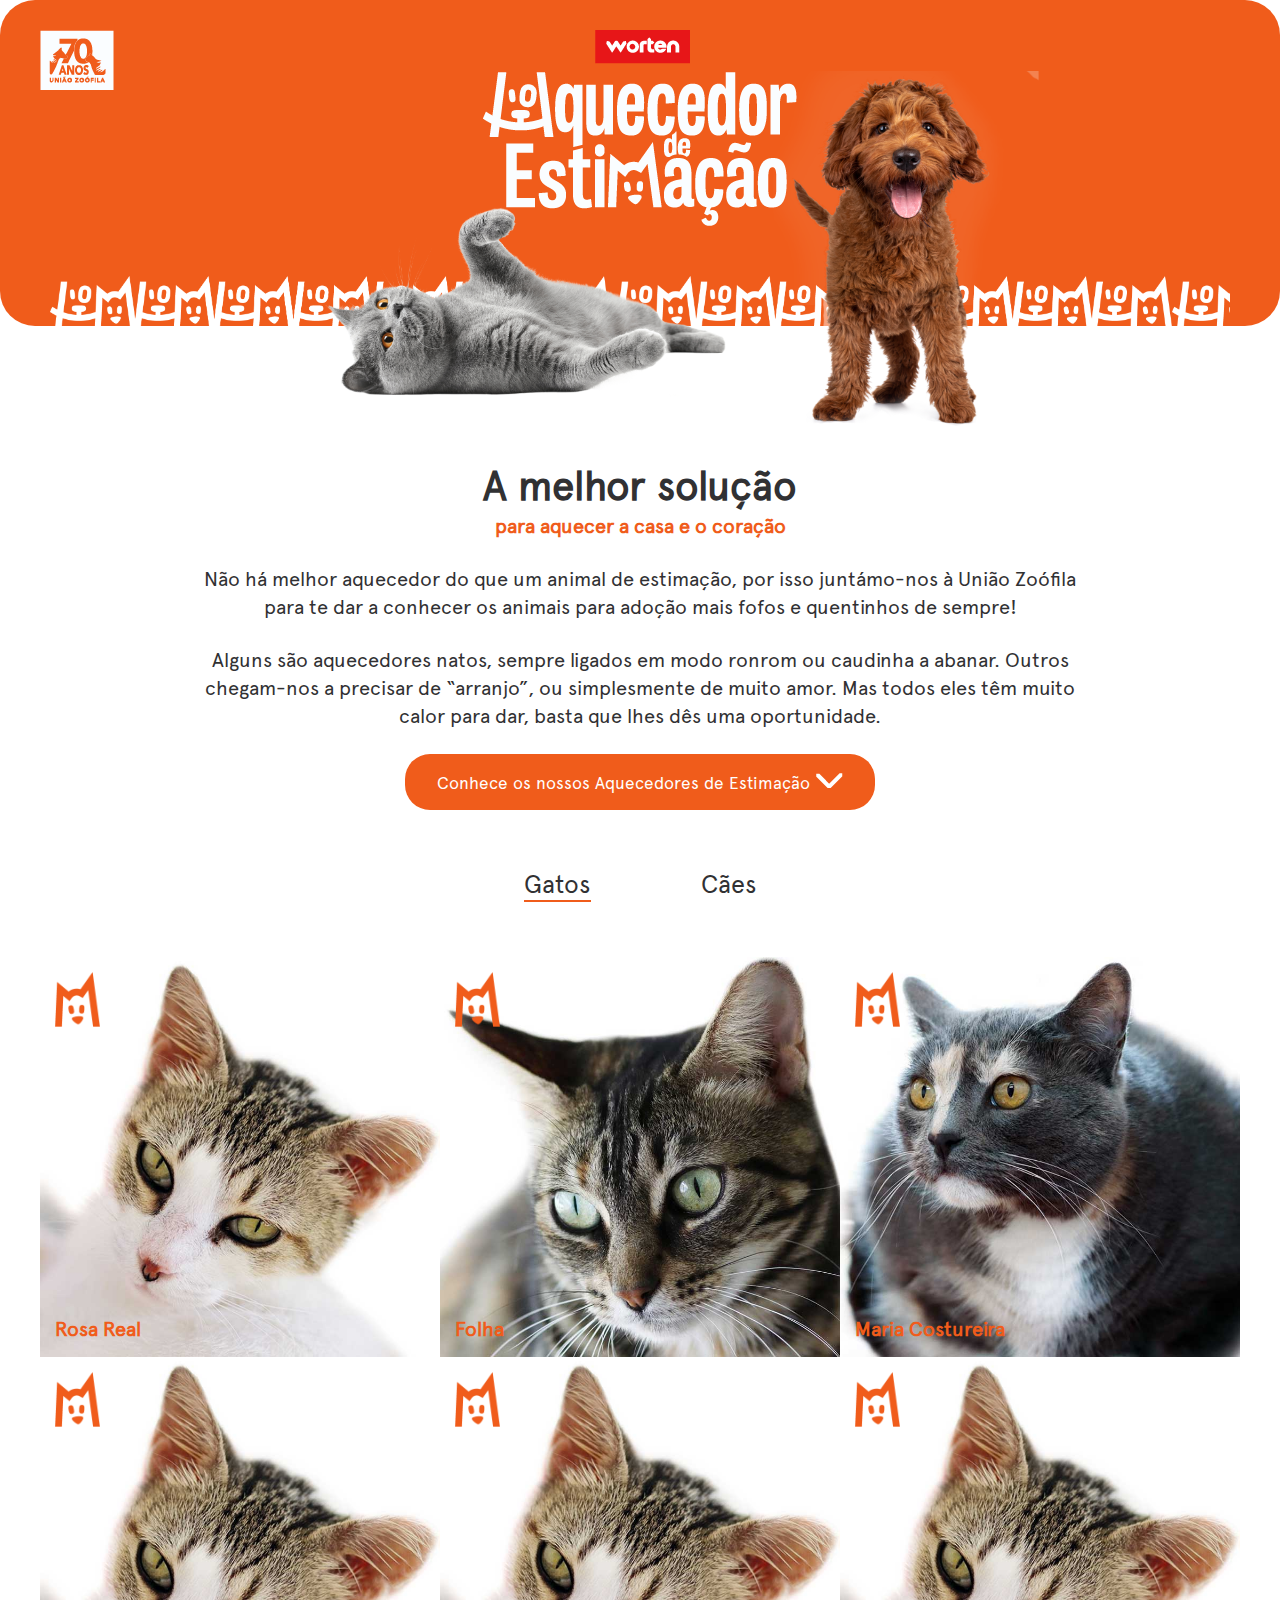
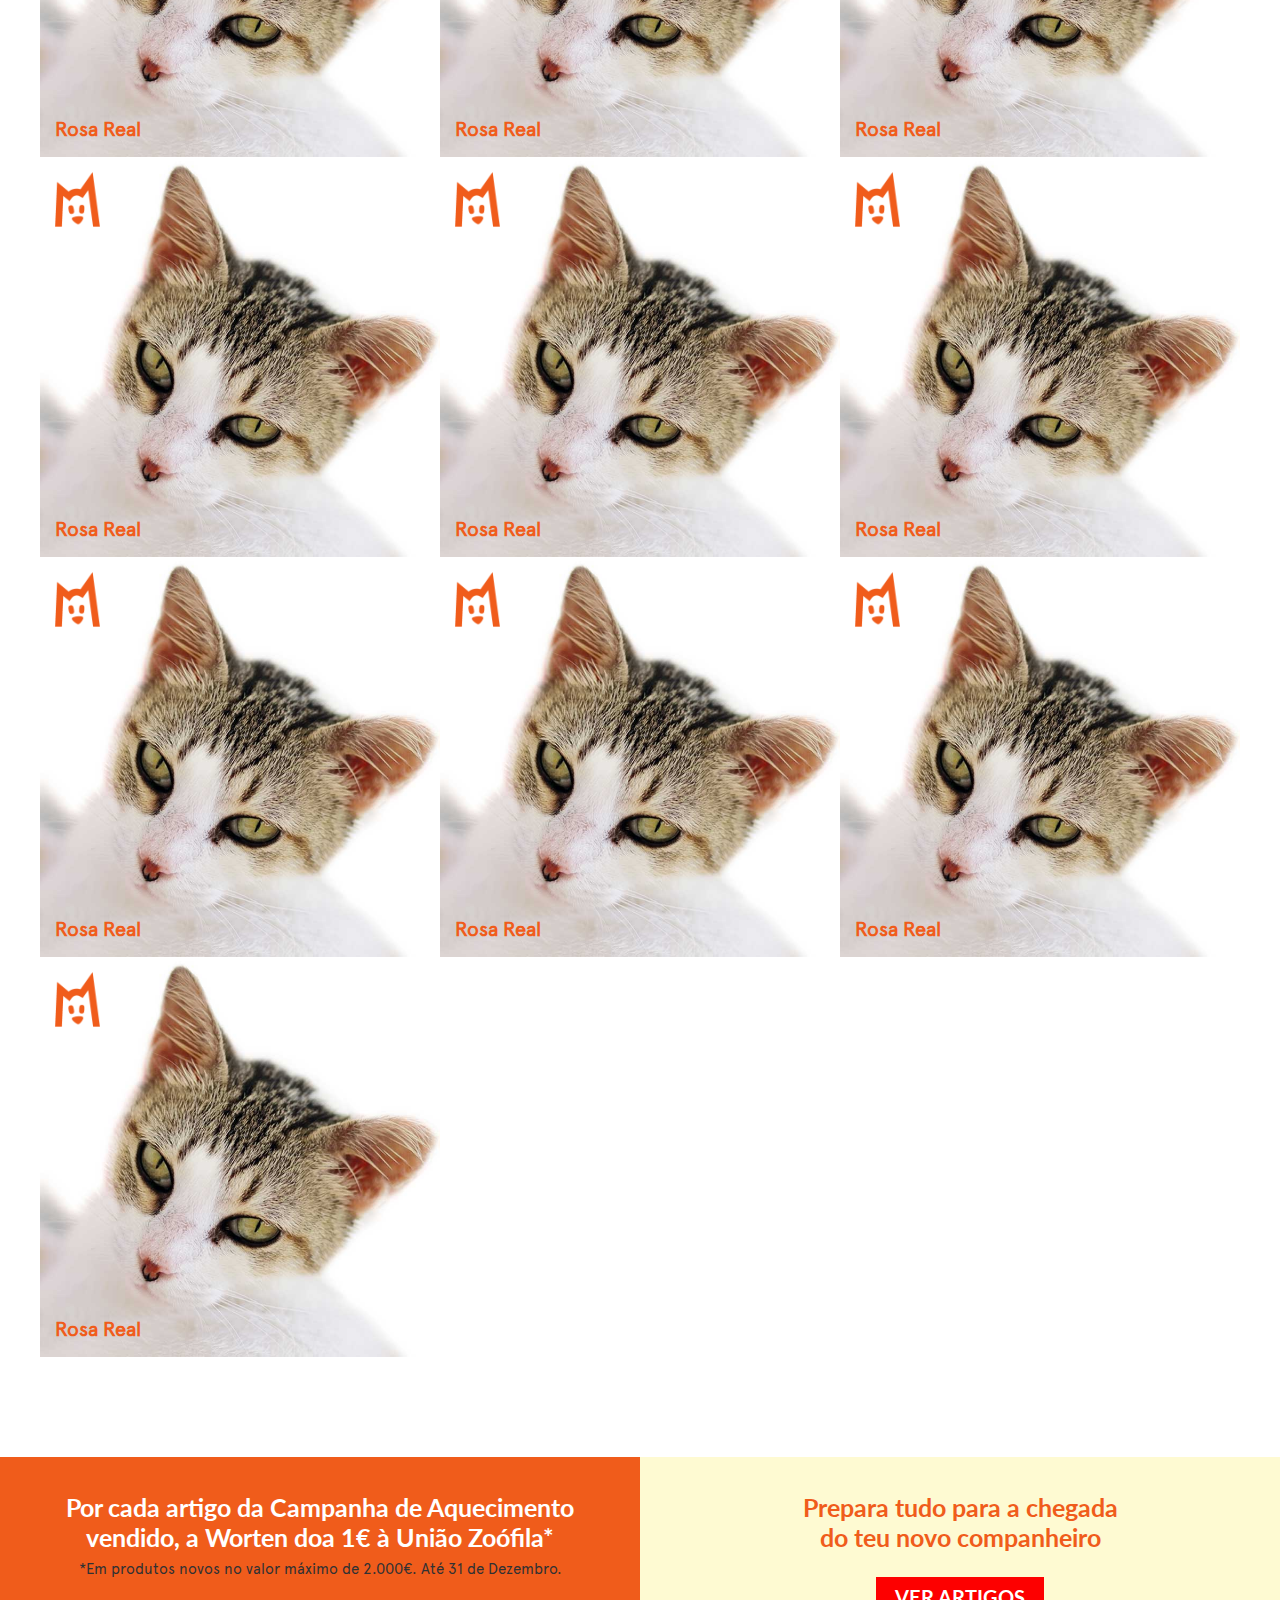
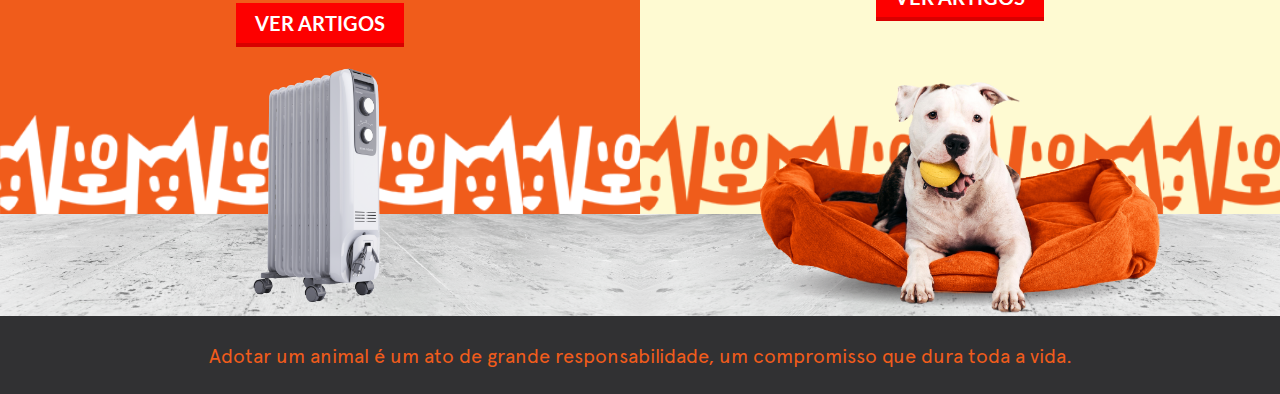
==== commit 3e4ea5c3: "new" ====
--- a/worten-pet/index.html
+++ b/worten-pet/index.html
@@ -1,53 +1,53 @@
 <!doctype html>
 <html lang="en">
 <head>
-  <!-- Required meta tags -->
-  <meta charset="utf-8">
-  <meta name="viewport" content="width=device-width, initial-scale=1">
-
-  <!-- main CSS -->
-  <link rel="stylesheet" href="main.css">
-  <title>Worten</title>
-
+    <!-- Required meta tags -->
+    <meta charset="utf-8">
+    <meta name="viewport" content="width=device-width, initial-scale=1">
+
+    <!-- main CSS -->
+    <link rel="stylesheet" href="main.css">
+    <title>Worten</title>
 </head>
 <body>
 <!-- ======================= TOp Banner Section Open ====================================  -->
 
 <div class="pet-banner">
-  <div class="pet-container">
-    <img src="images/70year.png" class="small-logo" alt="Worten">
-    <img src="images/pet-logo.png" class="pet__top-logo" alt="Worten">
-  </div>
-  <!--     pets images -->
-  <img src="images/cat.png" class="pet-cat" alt="">
-  <img src="images/dog.png" class="pet-dog" alt="">
-
-  <div class="pet-bottom-line">
-  </div>
+    <div class="pet-container">
+        <img src="images/70year.png" class="small-logo" alt="Worten">
+        <img src="images/pet-logo.png" class="pet__top-logo" alt="Worten">
+    </div>
+    <!--     pets images -->
+    <img src="images/cat.png" class="pet-cat" alt="">
+    <img src="images/dog.png" class="pet-dog" alt="">
+    <div class="pet-bottom-line">
+    </div>
 </div>
 
 <!-- ======================= TOp Banner Section Close  ====================================  -->
 
 <!-- ======================= TOp Banner content Section Open  ====================================  -->
 <div class="pet-container">
-  <div class="pet-row">
-    <div class="pet__content">
-      <h2>A melhor solução</h2>
-      <h4>para aquecer a casa e o coração</h4>
-      <p>
-        Não há melhor aquecedor do que um animal de estimação, por isso juntámo-nos à União Zoófila para te dar
-        a conhecer os animais para adoção mais fofos e quentinhos de sempre!
-      </p>
-      <p>
-        Alguns são aquecedores natos, sempre ligados em modo ronrom ou caudinha a abanar. Outros chegam-nos a
-        precisar de “arranjo”, ou simplesmente de muito amor. Mas todos eles têm muito calor para dar, basta que
-        lhes dês uma oportunidade.
-      </p>
-      <div class="pet__link">
-        <a href="#">Conhece os nossos Aquecedores de Estimação</a>
-      </div>
+    <div class="pet-row">
+        <div class="pet__content">
+            <h2>A melhor solução</h2>
+            <h4>para aquecer a casa e o coração</h4>
+            <p>
+                Não há melhor aquecedor do que um animal de estimação, por isso juntámo-nos à União Zoófila para te dar
+                a conhecer os animais para adoção mais fofos e quentinhos de sempre!
+            </p>
+            <p>
+                Alguns são aquecedores natos, sempre ligados em modo ronrom ou caudinha a abanar. Outros chegam-nos a
+                precisar de “arranjo”, ou simplesmente de muito amor. Mas todos eles têm muito calor para dar, basta que
+                lhes dês uma oportunidade.
+            </p>
+            <div class="pet__link">
+                <a href="#">Conhece os nossos Aquecedores de Estimação
+                    <img src="images/white-arrow.png" alt="">
+                </a>
+            </div>
+        </div>
     </div>
-  </div>
 </div>
 <!-- ======================= TOp Banner content Section Close   ====================================  -->
 
@@ -59,844 +59,1216 @@
 
 <!-- ======================= CAt DOg Tab Section Open   ====================================  -->
 <div class="pet-container pet__dog__cat">
-  <div class="pet-row">
-    <div class="pet__dogcat__nav">
-      <ul>
-        <li class="active"><a href="#" data-tab__class=".pet__cat">Gatos</a></li>
-        <li><a href="#" data-tab__class=".pet__dog"> Cães</a></li>
-      </ul>
+    <div class="pet-row">
+        <div class="pet__dogcat__nav">
+            <ul>
+                <li class="active"><a href="#" data-tab__class=".pet__cat">Gatos</a></li>
+                <li><a href="#" data-tab__class=".pet__dog"> Cães</a></li>
+            </ul>
+        </div>
+        <div class="pet-row pet__cat active">
+            <div class="pet__row__inner">
+                <div data-pr="pr__1" class="pet__row__item ">
+                    <img src="images/gatos/rosa-real.jpg" class="pet-img" alt="">
+                    <a href="#" class="pet__close-btn" data-pr="pr__1"> <img src="images/close.png" alt=""> </a>
+                    <div class="pet__row__item-display">
+                        <img src="images/gatos/icon.png" alt="">
+                        <h3>Rosa Real</h3>
+                    </div>
+                    <div class="pet__item-overlay">
+                        <h2>Rosa Real</h2>
+                        <p>
+                            <strong> Meiguice em modo full-on</strong> <br>
+                            Aquece a casa e o coração
+                        </p>
+                        <a href="#" data-pr="pr__1"> <img src="images/arrow.png" alt=""> </a>
+                    </div>
+
+                </div>
+                <div class="pet__row__item__info pr__1">
+                    <p>A Rosa Real é uma gatinha extremamente meiga. Adora atenção e todo o carinho que lhe possamos
+                        dar. É muito conversadora e anda sempre atrás de nós a pedir atenção. É uma gatinha ciumenta,
+                        pelo que não gosta muito de outros gatos. Procura uma família que a estime no resto da sua longa
+                        vida e que não se importe que ela seja FIV positiva.</p>
+
+                    <div class="pet__short__des">
+                        <div class="pet__left-info">
+                            <h3>Género</h3>
+                            <p>Feminino (esterilizada)</p>
+
+                            <h3>Tempo em</h3>
+                            <p> 3 meses</p>
+                        </div>
+                        <div class="pet__mid-info">
+                            <h3>Idade</h3>
+                            <p>Feminino (esterilizada)</p>
+
+                            <h3>Raça</h3>
+                            <p> Europeu Comum (indefinida)</p>
+
+                        </div>
+                        <div class="pet__right-info">
+                            <a href="#"> Quero adotar! </a>
+                        </div>
+                    </div>
+                </div>
+
+
+                <div data-pr="pr__2" class="pet__row__item ">
+                    <img src="images/gatos/folha.jpg" class="pet-img" alt="">
+                    <a href="#" class="pet__close-btn" data-pr="pr__1"> <img src="images/close.png" alt=""> </a>
+                    <div class="pet__row__item-display">
+                        <img src="images/gatos/icon.png" alt="">
+                        <h3>Folha</h3>
+                    </div>
+                    <div class="pet__item-overlay">
+                        <h2>Folha</h2>
+                        <p>
+                            <strong> Folha, uma manta de pelo adorável </strong> <br>
+                            Aquece a casa e o coração
+                        </p>
+                        <a href="#" data-pr="pr__1"> <img src="images/arrow.png" alt=""> </a>
+                    </div>
+
+                </div>
+                <div class="pet__row__item__info pr__2">
+                    <p>A Folha é uma gatinha maravilhosa. Adora muitos mimos, festas e toda a atenção do mundo. É uma
+                        gatinha bastante ciumenta com os outros gatos, por querer a atenção toda apenas para si. A Folha
+                        procura agora uma família que a estime no resto da sua longa vida.</p>
+
+                    <div class="pet__short__des">
+                        <div class="pet__left-info">
+                            <h3>Género</h3>
+                            <p>Feminino (esterilizada)</p>
+
+                            <h3>Tempo em</h3>
+                            <p></p>
+                        </div>
+                        <div class="pet__mid-info">
+                            <h3>Idade</h3>
+                            <p>5 anos e 4 meses </p>
+
+                            <h3>Raça</h3>
+                            <p> Europeu Comum (indefinida)</p>
+
+                        </div>
+                        <div class="pet__right-info">
+                            <a href="#"> Quero adotar! </a>
+                        </div>
+                    </div>
+                </div>
+
+
+                <div data-pr="pr__3" class="pet__row__item ">
+                    <img src="images/gatos/maria.jpg" class="pet-img" alt="">
+                    <a href="#" class="pet__close-btn" data-pr="pr__1"> <img src="images/close.png" alt=""> </a>
+                    <div class="pet__row__item-display">
+                        <img src="images/gatos/icon.png" alt="">
+                        <h3>Maria Costureira</h3>
+                    </div>
+                    <div class="pet__item-overlay">
+                        <h2>Maria Costureira</h2>
+                        <p>
+                            <strong> Maria Costureira, toda ela personalidade</strong> <br>
+                            Aquece a casa e o coração
+                        </p>
+                        <a href="#" data-pr="pr__1"> <img src="images/arrow.png" alt=""> </a>
+                    </div>
+
+                </div>
+                <div class="pet__row__item__info pr__3">
+                    <p>A Maria Costureira é uma gata cheia de personalidade. Não é facilmente conquistada, pois gosta
+                        muito do seu sossego e que respeitem o seu espaço. Precisa de tempo, carinho e muita dedicação
+                        para ganhar mais confiança nas pessoas e vir a perceber que a nossa atenção e mimos são algo
+                        positivo. Deverá ser adotada por alguém que não tenha outros gatos ou cães.</p>
+
+                    <div class="pet__short__des">
+                        <div class="pet__left-info">
+                            <h3>Género</h3>
+                            <p>Feminino (esterilizada)</p>
+
+                            <h3>Tempo em</h3>
+                            <p> </p>
+                        </div>
+                        <div class="pet__mid-info">
+                            <h3>Idade</h3>
+                            <p>7 anos e 5 meses</p>
+
+                            <h3>Raça</h3>
+                            <p> Europeu Comum (indefinida)</p>
+
+                        </div>
+                        <div class="pet__right-info">
+                            <a href="#"> Quero adotar! </a>
+                        </div>
+                    </div>
+                </div>
+
+            </div>
+            <div class="pet__row__inner">
+                <div data-pr="pr__1" class="pet__row__item ">
+                    <img src="images/gatos/rosa-real.jpg" class="pet-img" alt="">
+                    <a href="#" class="pet__close-btn" data-pr="pr__1"> <img src="images/close.png" alt=""> </a>
+                    <div class="pet__row__item-display">
+                        <img src="images/gatos/icon.png" alt="">
+                        <h3>Rosa Real</h3>
+                    </div>
+                    <div class="pet__item-overlay">
+                        <h2>Rosa Real</h2>
+                        <p>
+                            <strong> Meiguice em modo full-on</strong> <br>
+                            Aquece a casa e o coração
+                        </p>
+                        <a href="#" data-pr="pr__1"> <img src="images/arrow.png" alt=""> </a>
+                    </div>
+
+                </div>
+                <div class="pet__row__item__info pr__1">
+                    <p>A Rosa Real é uma gatinha extremamente meiga. Adora atenção e todo o carinho que lhe possamos
+                        dar. É muito conversadora e anda sempre atrás de nós a pedir atenção. É uma gatinha ciumenta,
+                        pelo que não gosta muito de outros gatos. Procura uma família que a estime no resto da sua longa
+                        vida e que não se importe que ela seja FIV positiva.</p>
+
+                    <div class="pet__short__des">
+                        <div class="pet__left-info">
+                            <h3>Género</h3>
+                            <p>Feminino (esterilizada)</p>
+
+                            <h3>Tempo em</h3>
+                            <p> 3 meses</p>
+                        </div>
+                        <div class="pet__mid-info">
+                            <h3>Idade</h3>
+                            <p>Feminino (esterilizada)</p>
+
+                            <h3>Raça</h3>
+                            <p> Europeu Comum (indefinida)</p>
+
+                        </div>
+                        <div class="pet__right-info">
+                            <a href="#"> Quero adotar! </a>
+                        </div>
+                    </div>
+                </div>
+
+                <div data-pr="pr__2" class="pet__row__item ">
+                    <img src="images/gatos/rosa-real.jpg" class="pet-img" alt="">
+                    <a href="#" class="pet__close-btn" data-pr="pr__1"> <img src="images/close.png" alt=""> </a>
+                    <div class="pet__row__item-display">
+                        <img src="images/gatos/icon.png" alt="">
+                        <h3>Rosa Real</h3>
+                    </div>
+                    <div class="pet__item-overlay">
+                        <h2>Rosa Real</h2>
+                        <p>
+                            <strong> Meiguice em modo full-on</strong> <br>
+                            Aquece a casa e o coração
+                        </p>
+                        <a href="#" data-pr="pr__1"> <img src="images/arrow.png" alt=""> </a>
+                    </div>
+
+                </div>
+                <div class="pet__row__item__info pr__2">
+                    <p>A Rosa Real é uma gatinha extremamente meiga. Adora atenção e todo o carinho que lhe possamos
+                        dar. É muito conversadora e anda sempre atrás de nós a pedir atenção. É uma gatinha ciumenta,
+                        pelo que não gosta muito de outros gatos. Procura uma família que a estime no resto da sua longa
+                        vida e que não se importe que ela seja FIV positiva.</p>
+
+                    <div class="pet__short__des">
+                        <div class="pet__left-info">
+                            <h3>Género</h3>
+                            <p>Feminino (esterilizada)</p>
+
+                            <h3>Tempo em</h3>
+                            <p> 3 meses</p>
+                        </div>
+                        <div class="pet__mid-info">
+                            <h3>Idade</h3>
+                            <p>Feminino (esterilizada)</p>
+
+                            <h3>Raça</h3>
+                            <p> Europeu Comum (indefinida)</p>
+
+                        </div>
+                        <div class="pet__right-info">
+                            <a href="#"> Quero adotar! </a>
+                        </div>
+                    </div>
+                </div>
+
+
+                <div data-pr="pr__3" class="pet__row__item ">
+                    <img src="images/gatos/rosa-real.jpg" class="pet-img" alt="">
+                    <a href="#" class="pet__close-btn" data-pr="pr__1"> <img src="images/close.png" alt=""> </a>
+                    <div class="pet__row__item-display">
+                        <img src="images/gatos/icon.png" alt="">
+                        <h3>Rosa Real</h3>
+                    </div>
+                    <div class="pet__item-overlay">
+                        <h2>Rosa Real</h2>
+                        <p>
+                            <strong> Meiguice em modo full-on</strong> <br>
+                            Aquece a casa e o coração
+                        </p>
+                        <a href="#" data-pr="pr__1"> <img src="images/arrow.png" alt=""> </a>
+                    </div>
+
+                </div>
+                <div class="pet__row__item__info pr__3">
+                    <p>A Rosa Real é uma gatinha extremamente meiga. Adora atenção e todo o carinho que lhe possamos
+                        dar. É muito conversadora e anda sempre atrás de nós a pedir atenção. É uma gatinha ciumenta,
+                        pelo que não gosta muito de outros gatos. Procura uma família que a estime no resto da sua longa
+                        vida e que não se importe que ela seja FIV positiva.</p>
+
+                    <div class="pet__short__des">
+                        <div class="pet__left-info">
+                            <h3>Género</h3>
+                            <p>Feminino (esterilizada)</p>
+
+                            <h3>Tempo em</h3>
+                            <p> 3 meses</p>
+                        </div>
+                        <div class="pet__mid-info">
+                            <h3>Idade</h3>
+                            <p>Feminino (esterilizada)</p>
+
+                            <h3>Raça</h3>
+                            <p> Europeu Comum (indefinida)</p>
+
+                        </div>
+                        <div class="pet__right-info">
+                            <a href="#"> Quero adotar! </a>
+                        </div>
+                    </div>
+                </div>
+
+            </div>
+            <div class="pet__row__inner">
+                <div data-pr="pr__1" class="pet__row__item ">
+                    <img src="images/gatos/rosa-real.jpg" class="pet-img" alt="">
+                    <a href="#" class="pet__close-btn" data-pr="pr__1"> <img src="images/close.png" alt=""> </a>
+                    <div class="pet__row__item-display">
+                        <img src="images/gatos/icon.png" alt="">
+                        <h3>Rosa Real</h3>
+                    </div>
+                    <div class="pet__item-overlay">
+                        <h2>Rosa Real</h2>
+                        <p>
+                            <strong> Meiguice em modo full-on</strong> <br>
+                            Aquece a casa e o coração
+                        </p>
+                        <a href="#" data-pr="pr__1"> <img src="images/arrow.png" alt=""> </a>
+                    </div>
+
+                </div>
+                <div class="pet__row__item__info pr__1">
+                    <p>A Rosa Real é uma gatinha extremamente meiga. Adora atenção e todo o carinho que lhe possamos
+                        dar. É muito conversadora e anda sempre atrás de nós a pedir atenção. É uma gatinha ciumenta,
+                        pelo que não gosta muito de outros gatos. Procura uma família que a estime no resto da sua longa
+                        vida e que não se importe que ela seja FIV positiva.</p>
+
+                    <div class="pet__short__des">
+                        <div class="pet__left-info">
+                            <h3>Género</h3>
+                            <p>Feminino (esterilizada)</p>
+
+                            <h3>Tempo em</h3>
+                            <p> 3 meses</p>
+                        </div>
+                        <div class="pet__mid-info">
+                            <h3>Idade</h3>
+                            <p>Feminino (esterilizada)</p>
+
+                            <h3>Raça</h3>
+                            <p> Europeu Comum (indefinida)</p>
+
+                        </div>
+                        <div class="pet__right-info">
+                            <a href="#"> Quero adotar! </a>
+                        </div>
+                    </div>
+                </div>
+
+                <div data-pr="pr__2" class="pet__row__item ">
+                    <img src="images/gatos/rosa-real.jpg" class="pet-img" alt="">
+                    <a href="#" class="pet__close-btn" data-pr="pr__1"> <img src="images/close.png" alt=""> </a>
+                    <div class="pet__row__item-display">
+                        <img src="images/gatos/icon.png" alt="">
+                        <h3>Rosa Real</h3>
+                    </div>
+                    <div class="pet__item-overlay">
+                        <h2>Rosa Real</h2>
+                        <p>
+                            <strong> Meiguice em modo full-on</strong> <br>
+                            Aquece a casa e o coração
+                        </p>
+                        <a href="#" data-pr="pr__1"> <img src="images/arrow.png" alt=""> </a>
+                    </div>
+
+                </div>
+                <div class="pet__row__item__info pr__2">
+                    <p>A Rosa Real é uma gatinha extremamente meiga. Adora atenção e todo o carinho que lhe possamos
+                        dar. É muito conversadora e anda sempre atrás de nós a pedir atenção. É uma gatinha ciumenta,
+                        pelo que não gosta muito de outros gatos. Procura uma família que a estime no resto da sua longa
+                        vida e que não se importe que ela seja FIV positiva.</p>
+
+                    <div class="pet__short__des">
+                        <div class="pet__left-info">
+                            <h3>Género</h3>
+                            <p>Feminino (esterilizada)</p>
+
+                            <h3>Tempo em</h3>
+                            <p> 3 meses</p>
+                        </div>
+                        <div class="pet__mid-info">
+                            <h3>Idade</h3>
+                            <p>Feminino (esterilizada)</p>
+
+                            <h3>Raça</h3>
+                            <p> Europeu Comum (indefinida)</p>
+
+                        </div>
+                        <div class="pet__right-info">
+                            <a href="#"> Quero adotar! </a>
+                        </div>
+                    </div>
+                </div>
+
+
+                <div data-pr="pr__3" class="pet__row__item ">
+                    <img src="images/gatos/rosa-real.jpg" class="pet-img" alt="">
+                    <a href="#" class="pet__close-btn" data-pr="pr__1"> <img src="images/close.png" alt=""> </a>
+                    <div class="pet__row__item-display">
+                        <img src="images/gatos/icon.png" alt="">
+                        <h3>Rosa Real</h3>
+                    </div>
+                    <div class="pet__item-overlay">
+                        <h2>Rosa Real</h2>
+                        <p>
+                            <strong> Meiguice em modo full-on</strong> <br>
+                            Aquece a casa e o coração
+                        </p>
+                        <a href="#" data-pr="pr__1"> <img src="images/arrow.png" alt=""> </a>
+                    </div>
+
+                </div>
+                <div class="pet__row__item__info pr__3">
+                    <p>A Rosa Real é uma gatinha extremamente meiga. Adora atenção e todo o carinho que lhe possamos
+                        dar. É muito conversadora e anda sempre atrás de nós a pedir atenção. É uma gatinha ciumenta,
+                        pelo que não gosta muito de outros gatos. Procura uma família que a estime no resto da sua longa
+                        vida e que não se importe que ela seja FIV positiva.</p>
+
+                    <div class="pet__short__des">
+                        <div class="pet__left-info">
+                            <h3>Género</h3>
+                            <p>Feminino (esterilizada)</p>
+
+                            <h3>Tempo em</h3>
+                            <p> 3 meses</p>
+                        </div>
+                        <div class="pet__mid-info">
+                            <h3>Idade</h3>
+                            <p>Feminino (esterilizada)</p>
+
+                            <h3>Raça</h3>
+                            <p> Europeu Comum (indefinida)</p>
+
+                        </div>
+                        <div class="pet__right-info">
+                            <a href="#"> Quero adotar! </a>
+                        </div>
+                    </div>
+                </div>
+
+            </div>
+            <div class="pet__row__inner">
+                <div data-pr="pr__1" class="pet__row__item ">
+                    <img src="images/gatos/rosa-real.jpg" class="pet-img" alt="">
+                    <a href="#" class="pet__close-btn" data-pr="pr__1"> <img src="images/close.png" alt=""> </a>
+                    <div class="pet__row__item-display">
+                        <img src="images/gatos/icon.png" alt="">
+                        <h3>Rosa Real</h3>
+                    </div>
+                    <div class="pet__item-overlay">
+                        <h2>Rosa Real</h2>
+                        <p>
+                            <strong> Meiguice em modo full-on</strong> <br>
+                            Aquece a casa e o coração
+                        </p>
+                        <a href="#" data-pr="pr__1"> <img src="images/arrow.png" alt=""> </a>
+                    </div>
+
+                </div>
+                <div class="pet__row__item__info pr__1">
+                    <p>A Rosa Real é uma gatinha extremamente meiga. Adora atenção e todo o carinho que lhe possamos
+                        dar. É muito conversadora e anda sempre atrás de nós a pedir atenção. É uma gatinha ciumenta,
+                        pelo que não gosta muito de outros gatos. Procura uma família que a estime no resto da sua longa
+                        vida e que não se importe que ela seja FIV positiva.</p>
+
+                    <div class="pet__short__des">
+                        <div class="pet__left-info">
+                            <h3>Género</h3>
+                            <p>Feminino (esterilizada)</p>
+
+                            <h3>Tempo em</h3>
+                            <p> 3 meses</p>
+                        </div>
+                        <div class="pet__mid-info">
+                            <h3>Idade</h3>
+                            <p>Feminino (esterilizada)</p>
+
+                            <h3>Raça</h3>
+                            <p> Europeu Comum (indefinida)</p>
+
+                        </div>
+                        <div class="pet__right-info">
+                            <a href="#"> Quero adotar! </a>
+                        </div>
+                    </div>
+                </div>
+
+                <div data-pr="pr__2" class="pet__row__item ">
+                    <img src="images/gatos/rosa-real.jpg" class="pet-img" alt="">
+                    <a href="#" class="pet__close-btn" data-pr="pr__1"> <img src="images/close.png" alt=""> </a>
+                    <div class="pet__row__item-display">
+                        <img src="images/gatos/icon.png" alt="">
+                        <h3>Rosa Real</h3>
+                    </div>
+                    <div class="pet__item-overlay">
+                        <h2>Rosa Real</h2>
+                        <p>
+                            <strong> Meiguice em modo full-on</strong> <br>
+                            Aquece a casa e o coração
+                        </p>
+                        <a href="#" data-pr="pr__1"> <img src="images/arrow.png" alt=""> </a>
+                    </div>
+
+                </div>
+                <div class="pet__row__item__info pr__2">
+                    <p>A Rosa Real é uma gatinha extremamente meiga. Adora atenção e todo o carinho que lhe possamos
+                        dar. É muito conversadora e anda sempre atrás de nós a pedir atenção. É uma gatinha ciumenta,
+                        pelo que não gosta muito de outros gatos. Procura uma família que a estime no resto da sua longa
+                        vida e que não se importe que ela seja FIV positiva.</p>
+
+                    <div class="pet__short__des">
+                        <div class="pet__left-info">
+                            <h3>Género</h3>
+                            <p>Feminino (esterilizada)</p>
+
+                            <h3>Tempo em</h3>
+                            <p> 3 meses</p>
+                        </div>
+                        <div class="pet__mid-info">
+                            <h3>Idade</h3>
+                            <p>Feminino (esterilizada)</p>
+
+                            <h3>Raça</h3>
+                            <p> Europeu Comum (indefinida)</p>
+
+                        </div>
+                        <div class="pet__right-info">
+                            <a href="#"> Quero adotar! </a>
+                        </div>
+                    </div>
+                </div>
+
+
+                <div data-pr="pr__3" class="pet__row__item ">
+                    <img src="images/gatos/rosa-real.jpg" class="pet-img" alt="">
+                    <a href="#" class="pet__close-btn" data-pr="pr__1"> <img src="images/close.png" alt=""> </a>
+                    <div class="pet__row__item-display">
+                        <img src="images/gatos/icon.png" alt="">
+                        <h3>Rosa Real</h3>
+                    </div>
+                    <div class="pet__item-overlay">
+                        <h2>Rosa Real</h2>
+                        <p>
+                            <strong> Meiguice em modo full-on</strong> <br>
+                            Aquece a casa e o coração
+                        </p>
+                        <a href="#" data-pr="pr__1"> <img src="images/arrow.png" alt=""> </a>
+                    </div>
+
+                </div>
+                <div class="pet__row__item__info pr__3">
+                    <p>A Rosa Real é uma gatinha extremamente meiga. Adora atenção e todo o carinho que lhe possamos
+                        dar. É muito conversadora e anda sempre atrás de nós a pedir atenção. É uma gatinha ciumenta,
+                        pelo que não gosta muito de outros gatos. Procura uma família que a estime no resto da sua longa
+                        vida e que não se importe que ela seja FIV positiva.</p>
+
+                    <div class="pet__short__des">
+                        <div class="pet__left-info">
+                            <h3>Género</h3>
+                            <p>Feminino (esterilizada)</p>
+
+                            <h3>Tempo em</h3>
+                            <p> 3 meses</p>
+                        </div>
+                        <div class="pet__mid-info">
+                            <h3>Idade</h3>
+                            <p>Feminino (esterilizada)</p>
+
+                            <h3>Raça</h3>
+                            <p> Europeu Comum (indefinida)</p>
+
+                        </div>
+                        <div class="pet__right-info">
+                            <a href="#"> Quero adotar! </a>
+                        </div>
+                    </div>
+                </div>
+
+            </div>
+            <div class="pet__row__inner">
+                <div data-pr="pr__1" class="pet__row__item ">
+                    <img src="images/gatos/rosa-real.jpg" class="pet-img" alt="">
+                    <a href="#" class="pet__close-btn" data-pr="pr__1"> <img src="images/close.png" alt=""> </a>
+                    <div class="pet__row__item-display">
+                        <img src="images/gatos/icon.png" alt="">
+                        <h3>Rosa Real</h3>
+                    </div>
+                    <div class="pet__item-overlay">
+                        <h2>Rosa Real</h2>
+                        <p>
+                            <strong> Meiguice em modo full-on</strong> <br>
+                            Aquece a casa e o coração
+                        </p>
+                        <a href="#" data-pr="pr__1"> <img src="images/arrow.png" alt=""> </a>
+                    </div>
+
+                </div>
+                <div class="pet__row__item__info pr__1">
+                    <p>A Rosa Real é uma gatinha extremamente meiga. Adora atenção e todo o carinho que lhe possamos
+                        dar. É muito conversadora e anda sempre atrás de nós a pedir atenção. É uma gatinha ciumenta,
+                        pelo que não gosta muito de outros gatos. Procura uma família que a estime no resto da sua longa
+                        vida e que não se importe que ela seja FIV positiva.</p>
+
+                    <div class="pet__short__des">
+                        <div class="pet__left-info">
+                            <h3>Género</h3>
+                            <p>Feminino (esterilizada)</p>
+
+                            <h3>Tempo em</h3>
+                            <p> 3 meses</p>
+                        </div>
+                        <div class="pet__mid-info">
+                            <h3>Idade</h3>
+                            <p>Feminino (esterilizada)</p>
+
+                            <h3>Raça</h3>
+                            <p> Europeu Comum (indefinida)</p>
+
+                        </div>
+                        <div class="pet__right-info">
+                            <a href="#"> Quero adotar! </a>
+                        </div>
+                    </div>
+                </div>
+            </div>
+
+        </div>
+        <div class="pet-row pet__dog">
+            <div class="pet__row__inner">
+                <div data-pr="pr__1" class="pet__row__item ">
+                    <img src="images/gatos/rosa-real.jpg" class="pet-img" alt="">
+                    <a href="#" class="pet__close-btn" data-pr="pr__1"> <img src="images/close.png" alt=""> </a>
+                    <div class="pet__row__item-display">
+                        <img src="images/gatos/icon.png" alt="">
+                        <h3>Rosa Real</h3>
+                    </div>
+                    <div class="pet__item-overlay">
+                        <h2>Rosa Real</h2>
+                        <p>
+                            <strong> Meiguice em modo full-on</strong> <br>
+                            Aquece a casa e o coração
+                        </p>
+                        <a href="#" data-pr="pr__1"> <img src="images/arrow.png" alt=""> </a>
+                    </div>
+
+                </div>
+                <div class="pet__row__item__info pr__1">
+                    <p>A Rosa Real é uma gatinha extremamente meiga. Adora atenção e todo o carinho que lhe possamos
+                        dar. É muito conversadora e anda sempre atrás de nós a pedir atenção. É uma gatinha ciumenta,
+                        pelo que não gosta muito de outros gatos. Procura uma família que a estime no resto da sua longa
+                        vida e que não se importe que ela seja FIV positiva.</p>
+
+                    <div class="pet__short__des">
+                        <div class="pet__left-info">
+                            <h3>Género</h3>
+                            <p>Feminino (esterilizada)</p>
+
+                            <h3>Tempo em</h3>
+                            <p> 3 meses</p>
+                        </div>
+                        <div class="pet__mid-info">
+                            <h3>Idade</h3>
+                            <p>Feminino (esterilizada)</p>
+
+                            <h3>Raça</h3>
+                            <p> Europeu Comum (indefinida)</p>
+
+                        </div>
+                        <div class="pet__right-info">
+                            <a href="#"> Quero adotar! </a>
+                        </div>
+                    </div>
+                </div>
+
+                <div data-pr="pr__2" class="pet__row__item ">
+                    <img src="images/gatos/rosa-real.jpg" class="pet-img" alt="">
+                    <a href="#" class="pet__close-btn" data-pr="pr__1"> <img src="images/close.png" alt=""> </a>
+                    <div class="pet__row__item-display">
+                        <img src="images/gatos/icon.png" alt="">
+                        <h3>Rosa Real</h3>
+                    </div>
+                    <div class="pet__item-overlay">
+                        <h2>Rosa Real</h2>
+                        <p>
+                            <strong> Meiguice em modo full-on</strong> <br>
+                            Aquece a casa e o coração
+                        </p>
+                        <a href="#" data-pr="pr__1"> <img src="images/arrow.png" alt=""> </a>
+                    </div>
+
+                </div>
+                <div class="pet__row__item__info pr__2">
+                    <p>A Rosa Real é uma gatinha extremamente meiga. Adora atenção e todo o carinho que lhe possamos
+                        dar. É muito conversadora e anda sempre atrás de nós a pedir atenção. É uma gatinha ciumenta,
+                        pelo que não gosta muito de outros gatos. Procura uma família que a estime no resto da sua longa
+                        vida e que não se importe que ela seja FIV positiva.</p>
+
+                    <div class="pet__short__des">
+                        <div class="pet__left-info">
+                            <h3>Género</h3>
+                            <p>Feminino (esterilizada)</p>
+
+                            <h3>Tempo em</h3>
+                            <p> 3 meses</p>
+                        </div>
+                        <div class="pet__mid-info">
+                            <h3>Idade</h3>
+                            <p>Feminino (esterilizada)</p>
+
+                            <h3>Raça</h3>
+                            <p> Europeu Comum (indefinida)</p>
+
+                        </div>
+                        <div class="pet__right-info">
+                            <a href="#"> Quero adotar! </a>
+                        </div>
+                    </div>
+                </div>
+
+
+                <div data-pr="pr__3" class="pet__row__item ">
+                    <img src="images/gatos/rosa-real.jpg" class="pet-img" alt="">
+                    <a href="#" class="pet__close-btn" data-pr="pr__1"> <img src="images/close.png" alt=""> </a>
+                    <div class="pet__row__item-display">
+                        <img src="images/gatos/icon.png" alt="">
+                        <h3>Rosa Real</h3>
+                    </div>
+                    <div class="pet__item-overlay">
+                        <h2>Rosa Real</h2>
+                        <p>
+                            <strong> Meiguice em modo full-on</strong> <br>
+                            Aquece a casa e o coração
+                        </p>
+                        <a href="#" data-pr="pr__1"> <img src="images/arrow.png" alt=""> </a>
+                    </div>
+
+                </div>
+                <div class="pet__row__item__info pr__3">
+                    <p>A Rosa Real é uma gatinha extremamente meiga. Adora atenção e todo o carinho que lhe possamos
+                        dar. É muito conversadora e anda sempre atrás de nós a pedir atenção. É uma gatinha ciumenta,
+                        pelo que não gosta muito de outros gatos. Procura uma família que a estime no resto da sua longa
+                        vida e que não se importe que ela seja FIV positiva.</p>
+
+                    <div class="pet__short__des">
+                        <div class="pet__left-info">
+                            <h3>Género</h3>
+                            <p>Feminino (esterilizada)</p>
+
+                            <h3>Tempo em</h3>
+                            <p> 3 meses</p>
+                        </div>
+                        <div class="pet__mid-info">
+                            <h3>Idade</h3>
+                            <p>Feminino (esterilizada)</p>
+
+                            <h3>Raça</h3>
+                            <p> Europeu Comum (indefinida)</p>
+
+                        </div>
+                        <div class="pet__right-info">
+                            <a href="#"> Quero adotar! </a>
+                        </div>
+                    </div>
+                </div>
+
+            </div>
+            <div class="pet__row__inner">
+                <div data-pr="pr__1" class="pet__row__item ">
+                    <img src="images/gatos/rosa-real.jpg" class="pet-img" alt="">
+                    <a href="#" class="pet__close-btn" data-pr="pr__1"> <img src="images/close.png" alt=""> </a>
+                    <div class="pet__row__item-display">
+                        <img src="images/gatos/icon.png" alt="">
+                        <h3>Rosa Real</h3>
+                    </div>
+                    <div class="pet__item-overlay">
+                        <h2>Rosa Real</h2>
+                        <p>
+                            <strong> Meiguice em modo full-on</strong> <br>
+                            Aquece a casa e o coração
+                        </p>
+                        <a href="#" data-pr="pr__1"> <img src="images/arrow.png" alt=""> </a>
+                    </div>
+
+                </div>
+                <div class="pet__row__item__info pr__1">
+                    <p>A Rosa Real é uma gatinha extremamente meiga. Adora atenção e todo o carinho que lhe possamos
+                        dar. É muito conversadora e anda sempre atrás de nós a pedir atenção. É uma gatinha ciumenta,
+                        pelo que não gosta muito de outros gatos. Procura uma família que a estime no resto da sua longa
+                        vida e que não se importe que ela seja FIV positiva.</p>
+
+                    <div class="pet__short__des">
+                        <div class="pet__left-info">
+                            <h3>Género</h3>
+                            <p>Feminino (esterilizada)</p>
+
+                            <h3>Tempo em</h3>
+                            <p> 3 meses</p>
+                        </div>
+                        <div class="pet__mid-info">
+                            <h3>Idade</h3>
+                            <p>Feminino (esterilizada)</p>
+
+                            <h3>Raça</h3>
+                            <p> Europeu Comum (indefinida)</p>
+
+                        </div>
+                        <div class="pet__right-info">
+                            <a href="#"> Quero adotar! </a>
+                        </div>
+                    </div>
+                </div>
+
+                <div data-pr="pr__2" class="pet__row__item ">
+                    <img src="images/gatos/rosa-real.jpg" class="pet-img" alt="">
+                    <a href="#" class="pet__close-btn" data-pr="pr__1"> <img src="images/close.png" alt=""> </a>
+                    <div class="pet__row__item-display">
+                        <img src="images/gatos/icon.png" alt="">
+                        <h3>Rosa Real</h3>
+                    </div>
+                    <div class="pet__item-overlay">
+                        <h2>Rosa Real</h2>
+                        <p>
+                            <strong> Meiguice em modo full-on</strong> <br>
+                            Aquece a casa e o coração
+                        </p>
+                        <a href="#" data-pr="pr__1"> <img src="images/arrow.png" alt=""> </a>
+                    </div>
+
+                </div>
+                <div class="pet__row__item__info pr__2">
+                    <p>A Rosa Real é uma gatinha extremamente meiga. Adora atenção e todo o carinho que lhe possamos
+                        dar. É muito conversadora e anda sempre atrás de nós a pedir atenção. É uma gatinha ciumenta,
+                        pelo que não gosta muito de outros gatos. Procura uma família que a estime no resto da sua longa
+                        vida e que não se importe que ela seja FIV positiva.</p>
+
+                    <div class="pet__short__des">
+                        <div class="pet__left-info">
+                            <h3>Género</h3>
+                            <p>Feminino (esterilizada)</p>
+
+                            <h3>Tempo em</h3>
+                            <p> 3 meses</p>
+                        </div>
+                        <div class="pet__mid-info">
+                            <h3>Idade</h3>
+                            <p>Feminino (esterilizada)</p>
+
+                            <h3>Raça</h3>
+                            <p> Europeu Comum (indefinida)</p>
+
+                        </div>
+                        <div class="pet__right-info">
+                            <a href="#"> Quero adotar! </a>
+                        </div>
+                    </div>
+                </div>
+
+
+                <div data-pr="pr__3" class="pet__row__item ">
+                    <img src="images/gatos/rosa-real.jpg" class="pet-img" alt="">
+                    <a href="#" class="pet__close-btn" data-pr="pr__1"> <img src="images/close.png" alt=""> </a>
+                    <div class="pet__row__item-display">
+                        <img src="images/gatos/icon.png" alt="">
+                        <h3>Rosa Real</h3>
+                    </div>
+                    <div class="pet__item-overlay">
+                        <h2>Rosa Real</h2>
+                        <p>
+                            <strong> Meiguice em modo full-on</strong> <br>
+                            Aquece a casa e o coração
+                        </p>
+                        <a href="#" data-pr="pr__1"> <img src="images/arrow.png" alt=""> </a>
+                    </div>
+
+                </div>
+                <div class="pet__row__item__info pr__3">
+                    <p>A Rosa Real é uma gatinha extremamente meiga. Adora atenção e todo o carinho que lhe possamos
+                        dar. É muito conversadora e anda sempre atrás de nós a pedir atenção. É uma gatinha ciumenta,
+                        pelo que não gosta muito de outros gatos. Procura uma família que a estime no resto da sua longa
+                        vida e que não se importe que ela seja FIV positiva.</p>
+
+                    <div class="pet__short__des">
+                        <div class="pet__left-info">
+                            <h3>Género</h3>
+                            <p>Feminino (esterilizada)</p>
+
+                            <h3>Tempo em</h3>
+                            <p> 3 meses</p>
+                        </div>
+                        <div class="pet__mid-info">
+                            <h3>Idade</h3>
+                            <p>Feminino (esterilizada)</p>
+
+                            <h3>Raça</h3>
+                            <p> Europeu Comum (indefinida)</p>
+
+                        </div>
+                        <div class="pet__right-info">
+                            <a href="#"> Quero adotar! </a>
+                        </div>
+                    </div>
+                </div>
+
+            </div>
+            <div class="pet__row__inner">
+                <div data-pr="pr__1" class="pet__row__item ">
+                    <img src="images/gatos/rosa-real.jpg" class="pet-img" alt="">
+                    <a href="#" class="pet__close-btn" data-pr="pr__1"> <img src="images/close.png" alt=""> </a>
+                    <div class="pet__row__item-display">
+                        <img src="images/gatos/icon.png" alt="">
+                        <h3>Rosa Real</h3>
+                    </div>
+                    <div class="pet__item-overlay">
+                        <h2>Rosa Real</h2>
+                        <p>
+                            <strong> Meiguice em modo full-on</strong> <br>
+                            Aquece a casa e o coração
+                        </p>
+                        <a href="#" data-pr="pr__1"> <img src="images/arrow.png" alt=""> </a>
+                    </div>
+
+                </div>
+                <div class="pet__row__item__info pr__1">
+                    <p>A Rosa Real é uma gatinha extremamente meiga. Adora atenção e todo o carinho que lhe possamos
+                        dar. É muito conversadora e anda sempre atrás de nós a pedir atenção. É uma gatinha ciumenta,
+                        pelo que não gosta muito de outros gatos. Procura uma família que a estime no resto da sua longa
+                        vida e que não se importe que ela seja FIV positiva.</p>
+
+                    <div class="pet__short__des">
+                        <div class="pet__left-info">
+                            <h3>Género</h3>
+                            <p>Feminino (esterilizada)</p>
+
+                            <h3>Tempo em</h3>
+                            <p> 3 meses</p>
+                        </div>
+                        <div class="pet__mid-info">
+                            <h3>Idade</h3>
+                            <p>Feminino (esterilizada)</p>
+
+                            <h3>Raça</h3>
+                            <p> Europeu Comum (indefinida)</p>
+
+                        </div>
+                        <div class="pet__right-info">
+                            <a href="#"> Quero adotar! </a>
+                        </div>
+                    </div>
+                </div>
+
+                <div data-pr="pr__2" class="pet__row__item ">
+                    <img src="images/gatos/rosa-real.jpg" class="pet-img" alt="">
+                    <a href="#" class="pet__close-btn" data-pr="pr__1"> <img src="images/close.png" alt=""> </a>
+                    <div class="pet__row__item-display">
+                        <img src="images/gatos/icon.png" alt="">
+                        <h3>Rosa Real</h3>
+                    </div>
+                    <div class="pet__item-overlay">
+                        <h2>Rosa Real</h2>
+                        <p>
+                            <strong> Meiguice em modo full-on</strong> <br>
+                            Aquece a casa e o coração
+                        </p>
+                        <a href="#" data-pr="pr__1"> <img src="images/arrow.png" alt=""> </a>
+                    </div>
+
+                </div>
+                <div class="pet__row__item__info pr__2">
+                    <p>A Rosa Real é uma gatinha extremamente meiga. Adora atenção e todo o carinho que lhe possamos
+                        dar. É muito conversadora e anda sempre atrás de nós a pedir atenção. É uma gatinha ciumenta,
+                        pelo que não gosta muito de outros gatos. Procura uma família que a estime no resto da sua longa
+                        vida e que não se importe que ela seja FIV positiva.</p>
+
+                    <div class="pet__short__des">
+                        <div class="pet__left-info">
+                            <h3>Género</h3>
+                            <p>Feminino (esterilizada)</p>
+
+                            <h3>Tempo em</h3>
+                            <p> 3 meses</p>
+                        </div>
+                        <div class="pet__mid-info">
+                            <h3>Idade</h3>
+                            <p>Feminino (esterilizada)</p>
+
+                            <h3>Raça</h3>
+                            <p> Europeu Comum (indefinida)</p>
+
+                        </div>
+                        <div class="pet__right-info">
+                            <a href="#"> Quero adotar! </a>
+                        </div>
+                    </div>
+                </div>
+
+
+                <div data-pr="pr__3" class="pet__row__item ">
+                    <img src="images/gatos/rosa-real.jpg" class="pet-img" alt="">
+                    <a href="#" class="pet__close-btn" data-pr="pr__1"> <img src="images/close.png" alt=""> </a>
+                    <div class="pet__row__item-display">
+                        <img src="images/gatos/icon.png" alt="">
+                        <h3>Rosa Real</h3>
+                    </div>
+                    <div class="pet__item-overlay">
+                        <h2>Rosa Real</h2>
+                        <p>
+                            <strong> Meiguice em modo full-on</strong> <br>
+                            Aquece a casa e o coração
+                        </p>
+                        <a href="#" data-pr="pr__1"> <img src="images/arrow.png" alt=""> </a>
+                    </div>
+
+                </div>
+                <div class="pet__row__item__info pr__3">
+                    <p>A Rosa Real é uma gatinha extremamente meiga. Adora atenção e todo o carinho que lhe possamos
+                        dar. É muito conversadora e anda sempre atrás de nós a pedir atenção. É uma gatinha ciumenta,
+                        pelo que não gosta muito de outros gatos. Procura uma família que a estime no resto da sua longa
+                        vida e que não se importe que ela seja FIV positiva.</p>
+
+                    <div class="pet__short__des">
+                        <div class="pet__left-info">
+                            <h3>Género</h3>
+                            <p>Feminino (esterilizada)</p>
+
+                            <h3>Tempo em</h3>
+                            <p> 3 meses</p>
+                        </div>
+                        <div class="pet__mid-info">
+                            <h3>Idade</h3>
+                            <p>Feminino (esterilizada)</p>
+
+                            <h3>Raça</h3>
+                            <p> Europeu Comum (indefinida)</p>
+
+                        </div>
+                        <div class="pet__right-info">
+                            <a href="#"> Quero adotar! </a>
+                        </div>
+                    </div>
+                </div>
+
+            </div>
+            <div class="pet__row__inner">
+                <div data-pr="pr__1" class="pet__row__item ">
+                    <img src="images/gatos/rosa-real.jpg" class="pet-img" alt="">
+                    <a href="#" class="pet__close-btn" data-pr="pr__1"> <img src="images/close.png" alt=""> </a>
+                    <div class="pet__row__item-display">
+                        <img src="images/gatos/icon.png" alt="">
+                        <h3>Rosa Real</h3>
+                    </div>
+                    <div class="pet__item-overlay">
+                        <h2>Rosa Real</h2>
+                        <p>
+                            <strong> Meiguice em modo full-on</strong> <br>
+                            Aquece a casa e o coração
+                        </p>
+                        <a href="#" data-pr="pr__1"> <img src="images/arrow.png" alt=""> </a>
+                    </div>
+
+                </div>
+                <div class="pet__row__item__info pr__1">
+                    <p>A Rosa Real é uma gatinha extremamente meiga. Adora atenção e todo o carinho que lhe possamos
+                        dar. É muito conversadora e anda sempre atrás de nós a pedir atenção. É uma gatinha ciumenta,
+                        pelo que não gosta muito de outros gatos. Procura uma família que a estime no resto da sua longa
+                        vida e que não se importe que ela seja FIV positiva.</p>
+
+                    <div class="pet__short__des">
+                        <div class="pet__left-info">
+                            <h3>Género</h3>
+                            <p>Feminino (esterilizada)</p>
+
+                            <h3>Tempo em</h3>
+                            <p> 3 meses</p>
+                        </div>
+                        <div class="pet__mid-info">
+                            <h3>Idade</h3>
+                            <p>Feminino (esterilizada)</p>
+
+                            <h3>Raça</h3>
+                            <p> Europeu Comum (indefinida)</p>
+
+                        </div>
+                        <div class="pet__right-info">
+                            <a href="#"> Quero adotar! </a>
+                        </div>
+                    </div>
+                </div>
+
+                <div data-pr="pr__2" class="pet__row__item ">
+                    <img src="images/gatos/rosa-real.jpg" class="pet-img" alt="">
+                    <a href="#" class="pet__close-btn" data-pr="pr__1"> <img src="images/close.png" alt=""> </a>
+                    <div class="pet__row__item-display">
+                        <img src="images/gatos/icon.png" alt="">
+                        <h3>Rosa Real</h3>
+                    </div>
+                    <div class="pet__item-overlay">
+                        <h2>Rosa Real</h2>
+                        <p>
+                            <strong> Meiguice em modo full-on</strong> <br>
+                            Aquece a casa e o coração
+                        </p>
+                        <a href="#" data-pr="pr__1"> <img src="images/arrow.png" alt=""> </a>
+                    </div>
+
+                </div>
+                <div class="pet__row__item__info pr__2">
+                    <p>A Rosa Real é uma gatinha extremamente meiga. Adora atenção e todo o carinho que lhe possamos
+                        dar. É muito conversadora e anda sempre atrás de nós a pedir atenção. É uma gatinha ciumenta,
+                        pelo que não gosta muito de outros gatos. Procura uma família que a estime no resto da sua longa
+                        vida e que não se importe que ela seja FIV positiva.</p>
+
+                    <div class="pet__short__des">
+                        <div class="pet__left-info">
+                            <h3>Género</h3>
+                            <p>Feminino (esterilizada)</p>
+
+                            <h3>Tempo em</h3>
+                            <p> 3 meses</p>
+                        </div>
+                        <div class="pet__mid-info">
+                            <h3>Idade</h3>
+                            <p>Feminino (esterilizada)</p>
+
+                            <h3>Raça</h3>
+                            <p> Europeu Comum (indefinida)</p>
+
+                        </div>
+                        <div class="pet__right-info">
+                            <a href="#"> Quero adotar! </a>
+                        </div>
+                    </div>
+                </div>
+
+
+                <div data-pr="pr__3" class="pet__row__item ">
+                    <img src="images/gatos/rosa-real.jpg" class="pet-img" alt="">
+                    <a href="#" class="pet__close-btn" data-pr="pr__1"> <img src="images/close.png" alt=""> </a>
+                    <div class="pet__row__item-display">
+                        <img src="images/gatos/icon.png" alt="">
+                        <h3>Rosa Real</h3>
+                    </div>
+                    <div class="pet__item-overlay">
+                        <h2>Rosa Real</h2>
+                        <p>
+                            <strong> Meiguice em modo full-on</strong> <br>
+                            Aquece a casa e o coração
+                        </p>
+                        <a href="#" data-pr="pr__1"> <img src="images/arrow.png" alt=""> </a>
+                    </div>
+
+                </div>
+                <div class="pet__row__item__info pr__3">
+                    <p>A Rosa Real é uma gatinha extremamente meiga. Adora atenção e todo o carinho que lhe possamos
+                        dar. É muito conversadora e anda sempre atrás de nós a pedir atenção. É uma gatinha ciumenta,
+                        pelo que não gosta muito de outros gatos. Procura uma família que a estime no resto da sua longa
+                        vida e que não se importe que ela seja FIV positiva.</p>
+
+                    <div class="pet__short__des">
+                        <div class="pet__left-info">
+                            <h3>Género</h3>
+                            <p>Feminino (esterilizada)</p>
+
+                            <h3>Tempo em</h3>
+                            <p> 3 meses</p>
+                        </div>
+                        <div class="pet__mid-info">
+                            <h3>Idade</h3>
+                            <p>Feminino (esterilizada)</p>
+
+                            <h3>Raça</h3>
+                            <p> Europeu Comum (indefinida)</p>
+
+                        </div>
+                        <div class="pet__right-info">
+                            <a href="#"> Quero adotar! </a>
+                        </div>
+                    </div>
+                </div>
+
+            </div>
+            <div class="pet__row__inner">
+                <div data-pr="pr__1" class="pet__row__item ">
+                    <img src="images/gatos/rosa-real.jpg" class="pet-img" alt="">
+                    <a href="#" class="pet__close-btn" data-pr="pr__1"> <img src="images/close.png" alt=""> </a>
+                    <div class="pet__row__item-display">
+                        <img src="images/gatos/icon.png" alt="">
+                        <h3>Rosa Real</h3>
+                    </div>
+                    <div class="pet__item-overlay">
+                        <h2>Rosa Real</h2>
+                        <p>
+                            <strong> Meiguice em modo full-on</strong> <br>
+                            Aquece a casa e o coração
+                        </p>
+                        <a href="#" data-pr="pr__1"> <img src="images/arrow.png" alt=""> </a>
+                    </div>
+
+                </div>
+                <div class="pet__row__item__info pr__1">
+                    <p>A Rosa Real é uma gatinha extremamente meiga. Adora atenção e todo o carinho que lhe possamos
+                        dar. É muito conversadora e anda sempre atrás de nós a pedir atenção. É uma gatinha ciumenta,
+                        pelo que não gosta muito de outros gatos. Procura uma família que a estime no resto da sua longa
+                        vida e que não se importe que ela seja FIV positiva.</p>
+
+                    <div class="pet__short__des">
+                        <div class="pet__left-info">
+                            <h3>Género</h3>
+                            <p>Feminino (esterilizada)</p>
+
+                            <h3>Tempo em</h3>
+                            <p> 3 meses</p>
+                        </div>
+                        <div class="pet__mid-info">
+                            <h3>Idade</h3>
+                            <p>Feminino (esterilizada)</p>
+
+                            <h3>Raça</h3>
+                            <p> Europeu Comum (indefinida)</p>
+
+                        </div>
+                        <div class="pet__right-info">
+                            <a href="#"> Quero adotar! </a>
+                        </div>
+                    </div>
+                </div>
+            </div>
+
+        </div>
     </div>
-    <div class="pet-row pet__cat active">
-      <div class="pet__row__inner">
-        <div data-pr="pr__1" class="pet__row__item ">
-          <div class="pet_ola_rel">
-            <img src="images/gatos/rosa-real.jpg" class="pet-img" alt="">
-            <a href="#" class="pet__close-btn" data-pr="pr__1"> <img src="images/close.png" alt=""> </a>
-            <div class="pet__row__item-display">
-              <img src="images/gatos/icon.png" alt="">
-              <h3>Rosa Real</h3>
-            </div>
-            <div class="pet__item-overlay">
-              <h2>Rosa Real</h2>
-              <p>
-                <strong> Meiguice em modo full-on</strong> <br>
-                Aquece a casa e o coração
-              </p>
-              <a href="#" data-pr="pr__1"> <img src="images/arrow.png" alt=""> </a>
-            </div>
-          </div>
-
-
-        </div>
-        <div class="pet__row__item__info pr__1">
-          <p>A Rosa Real é uma gatinha extremamente meiga. Adora atenção e todo o carinho que lhe possamos
-            dar. É muito conversadora e anda sempre atrás de nós a pedir atenção. É uma gatinha ciumenta,
-            pelo que não gosta muito de outros gatos. Procura uma família que a estime no resto da sua longa
-            vida e que não se importe que ela seja FIV positiva.</p>
-
-          <div class="pet__short__des">
-            <div class="pet__left-info">
-              <h3>Género</h3>
-              <p>Feminino (esterilizada)</p>
-
-              <h3>Tempo em</h3>
-              <p> 3 meses</p>
-            </div>
-            <div class="pet__mid-info">
-              <h3>Idade</h3>
-              <p>Feminino (esterilizada)</p>
-
-              <h3>Raça</h3>
-              <p> Europeu Comum (indefinida)</p>
-
-            </div>
-            <div class="pet__right-info">
-              <a href="#"> Quero adotar! </a>
-            </div>
-          </div>
-        </div>
-
-        <div data-pr="pr__2" class="pet__row__item ">
-          <div class="pet_ola_rel">
-            <img src="images/gatos/rosa-real.jpg" class="pet-img" alt="">
-            <a href="#" class="pet__close-btn" data-pr="pr__1"> <img src="images/close.png" alt=""> </a>
-            <div class="pet__row__item-display">
-              <img src="images/gatos/icon.png" alt="">
-              <h3>Rosa Real</h3>
-            </div>
-            <div class="pet__item-overlay">
-              <h2>Rosa Real</h2>
-              <p>
-                <strong> Meiguice em modo full-on</strong> <br>
-                Aquece a casa e o coração
-              </p>
-              <a href="#" data-pr="pr__1"> <img src="images/arrow.png" alt=""> </a>
-            </div>
-          </div>
-
-        </div>
-        <div class="pet__row__item__info pr__2">
-          <p>A Rosa Real é uma gatinha extremamente meiga. Adora atenção e todo o carinho que lhe possamos
-            dar. É muito conversadora e anda sempre atrás de nós a pedir atenção. É uma gatinha ciumenta,
-            pelo que não gosta muito de outros gatos. Procura uma família que a estime no resto da sua longa
-            vida e que não se importe que ela seja FIV positiva.</p>
-
-          <div class="pet__short__des">
-            <div class="pet__left-info">
-              <h3>Género</h3>
-              <p>Feminino (esterilizada)</p>
-
-              <h3>Tempo em</h3>
-              <p> 3 meses</p>
-            </div>
-            <div class="pet__mid-info">
-              <h3>Idade</h3>
-              <p>Feminino (esterilizada)</p>
-
-              <h3>Raça</h3>
-              <p> Europeu Comum (indefinida)</p>
-
-            </div>
-            <div class="pet__right-info">
-              <a href="#"> Quero adotar! </a>
-            </div>
-          </div>
-        </div>
-
-
-        <div data-pr="pr__3" class="pet__row__item ">
-          <div class="pet_ola_rel">
-            <img src="images/gatos/rosa-real.jpg" class="pet-img" alt="">
-            <a href="#" class="pet__close-btn" data-pr="pr__1"> <img src="images/close.png" alt=""> </a>
-            <div class="pet__row__item-display">
-              <img src="images/gatos/icon.png" alt="">
-              <h3>Rosa Real</h3>
-            </div>
-            <div class="pet__item-overlay">
-              <h2>Rosa Real</h2>
-              <p>
-                <strong> Meiguice em modo full-on</strong> <br>
-                Aquece a casa e o coração
-              </p>
-              <a href="#" data-pr="pr__1"> <img src="images/arrow.png" alt=""> </a>
-            </div>
-          </div>
-
-        </div>
-        <div class="pet__row__item__info pr__3">
-          <p>A Rosa Real é uma gatinha extremamente meiga. Adora atenção e todo o carinho que lhe possamos
-            dar. É muito conversadora e anda sempre atrás de nós a pedir atenção. É uma gatinha ciumenta,
-            pelo que não gosta muito de outros gatos. Procura uma família que a estime no resto da sua longa
-            vida e que não se importe que ela seja FIV positiva.</p>
-
-          <div class="pet__short__des">
-            <div class="pet__left-info">
-              <h3>Género</h3>
-              <p>Feminino (esterilizada)</p>
-
-              <h3>Tempo em</h3>
-              <p> 3 meses</p>
-            </div>
-            <div class="pet__mid-info">
-              <h3>Idade</h3>
-              <p>Feminino (esterilizada)</p>
-
-              <h3>Raça</h3>
-              <p> Europeu Comum (indefinida)</p>
-
-            </div>
-            <div class="pet__right-info">
-              <a href="#"> Quero adotar! </a>
-            </div>
-          </div>
-        </div>
-
-      </div>
-      <div class="pet__row__inner">
-        <div data-pr="pr__1" class="pet__row__item ">
-          <div class="pet_ola_rel">
-            <img src="images/gatos/rosa-real.jpg" class="pet-img" alt="">
-            <a href="#" class="pet__close-btn" data-pr="pr__1"> <img src="images/close.png" alt=""> </a>
-            <div class="pet__row__item-display">
-              <img src="images/gatos/icon.png" alt="">
-              <h3>Rosa Real</h3>
-            </div>
-            <div class="pet__item-overlay">
-              <h2>Rosa Real</h2>
-              <p>
-                <strong> Meiguice em modo full-on</strong> <br>
-                Aquece a casa e o coração
-              </p>
-              <a href="#" data-pr="pr__1"> <img src="images/arrow.png" alt=""> </a>
-            </div>
-          </div>
-
-
-        </div>
-        <div class="pet__row__item__info pr__1">
-          <p>A Rosa Real é uma gatinha extremamente meiga. Adora atenção e todo o carinho que lhe possamos
-            dar. É muito conversadora e anda sempre atrás de nós a pedir atenção. É uma gatinha ciumenta,
-            pelo que não gosta muito de outros gatos. Procura uma família que a estime no resto da sua longa
-            vida e que não se importe que ela seja FIV positiva.</p>
-
-          <div class="pet__short__des">
-            <div class="pet__left-info">
-              <h3>Género</h3>
-              <p>Feminino (esterilizada)</p>
-
-              <h3>Tempo em</h3>
-              <p> 3 meses</p>
-            </div>
-            <div class="pet__mid-info">
-              <h3>Idade</h3>
-              <p>Feminino (esterilizada)</p>
-
-              <h3>Raça</h3>
-              <p> Europeu Comum (indefinida)</p>
-
-            </div>
-            <div class="pet__right-info">
-              <a href="#"> Quero adotar! </a>
-            </div>
-          </div>
-        </div>
-
-        <div data-pr="pr__2" class="pet__row__item ">
-          <div class="pet_ola_rel">
-            <img src="images/gatos/rosa-real.jpg" class="pet-img" alt="">
-            <a href="#" class="pet__close-btn" data-pr="pr__1"> <img src="images/close.png" alt=""> </a>
-            <div class="pet__row__item-display">
-              <img src="images/gatos/icon.png" alt="">
-              <h3>Rosa Real</h3>
-            </div>
-            <div class="pet__item-overlay">
-              <h2>Rosa Real</h2>
-              <p>
-                <strong> Meiguice em modo full-on</strong> <br>
-                Aquece a casa e o coração
-              </p>
-              <a href="#" data-pr="pr__1"> <img src="images/arrow.png" alt=""> </a>
-            </div>
-          </div>
-
-        </div>
-        <div class="pet__row__item__info pr__2">
-          <p>A Rosa Real é uma gatinha extremamente meiga. Adora atenção e todo o carinho que lhe possamos
-            dar. É muito conversadora e anda sempre atrás de nós a pedir atenção. É uma gatinha ciumenta,
-            pelo que não gosta muito de outros gatos. Procura uma família que a estime no resto da sua longa
-            vida e que não se importe que ela seja FIV positiva.</p>
-
-          <div class="pet__short__des">
-            <div class="pet__left-info">
-              <h3>Género</h3>
-              <p>Feminino (esterilizada)</p>
-
-              <h3>Tempo em</h3>
-              <p> 3 meses</p>
-            </div>
-            <div class="pet__mid-info">
-              <h3>Idade</h3>
-              <p>Feminino (esterilizada)</p>
-
-              <h3>Raça</h3>
-              <p> Europeu Comum (indefinida)</p>
-
-            </div>
-            <div class="pet__right-info">
-              <a href="#"> Quero adotar! </a>
-            </div>
-          </div>
-        </div>
-
-
-        <div data-pr="pr__3" class="pet__row__item ">
-          <div class="pet_ola_rel">
-            <img src="images/gatos/rosa-real.jpg" class="pet-img" alt="">
-            <a href="#" class="pet__close-btn" data-pr="pr__1"> <img src="images/close.png" alt=""> </a>
-            <div class="pet__row__item-display">
-              <img src="images/gatos/icon.png" alt="">
-              <h3>Rosa Real</h3>
-            </div>
-            <div class="pet__item-overlay">
-              <h2>Rosa Real</h2>
-              <p>
-                <strong> Meiguice em modo full-on</strong> <br>
-                Aquece a casa e o coração
-              </p>
-              <a href="#" data-pr="pr__1"> <img src="images/arrow.png" alt=""> </a>
-            </div>
-          </div>
-
-        </div>
-        <div class="pet__row__item__info pr__3">
-          <p>A Rosa Real é uma gatinha extremamente meiga. Adora atenção e todo o carinho que lhe possamos
-            dar. É muito conversadora e anda sempre atrás de nós a pedir atenção. É uma gatinha ciumenta,
-            pelo que não gosta muito de outros gatos. Procura uma família que a estime no resto da sua longa
-            vida e que não se importe que ela seja FIV positiva.</p>
-
-          <div class="pet__short__des">
-            <div class="pet__left-info">
-              <h3>Género</h3>
-              <p>Feminino (esterilizada)</p>
-
-              <h3>Tempo em</h3>
-              <p> 3 meses</p>
-            </div>
-            <div class="pet__mid-info">
-              <h3>Idade</h3>
-              <p>Feminino (esterilizada)</p>
-
-              <h3>Raça</h3>
-              <p> Europeu Comum (indefinida)</p>
-
-            </div>
-            <div class="pet__right-info">
-              <a href="#"> Quero adotar! </a>
-            </div>
-          </div>
-        </div>
-
-      </div>
-      <div class="pet__row__inner">
-        <div data-pr="pr__1" class="pet__row__item ">
-          <div class="pet_ola_rel">
-            <img src="images/gatos/rosa-real.jpg" class="pet-img" alt="">
-            <a href="#" class="pet__close-btn" data-pr="pr__1"> <img src="images/close.png" alt=""> </a>
-            <div class="pet__row__item-display">
-              <img src="images/gatos/icon.png" alt="">
-              <h3>Rosa Real</h3>
-            </div>
-            <div class="pet__item-overlay">
-              <h2>Rosa Real</h2>
-              <p>
-                <strong> Meiguice em modo full-on</strong> <br>
-                Aquece a casa e o coração
-              </p>
-              <a href="#" data-pr="pr__1"> <img src="images/arrow.png" alt=""> </a>
-            </div>
-          </div>
-
-
-        </div>
-        <div class="pet__row__item__info pr__1">
-          <p>A Rosa Real é uma gatinha extremamente meiga. Adora atenção e todo o carinho que lhe possamos
-            dar. É muito conversadora e anda sempre atrás de nós a pedir atenção. É uma gatinha ciumenta,
-            pelo que não gosta muito de outros gatos. Procura uma família que a estime no resto da sua longa
-            vida e que não se importe que ela seja FIV positiva.</p>
-
-          <div class="pet__short__des">
-            <div class="pet__left-info">
-              <h3>Género</h3>
-              <p>Feminino (esterilizada)</p>
-
-              <h3>Tempo em</h3>
-              <p> 3 meses</p>
-            </div>
-            <div class="pet__mid-info">
-              <h3>Idade</h3>
-              <p>Feminino (esterilizada)</p>
-
-              <h3>Raça</h3>
-              <p> Europeu Comum (indefinida)</p>
-
-            </div>
-            <div class="pet__right-info">
-              <a href="#"> Quero adotar! </a>
-            </div>
-          </div>
-        </div>
-
-        <div data-pr="pr__2" class="pet__row__item ">
-          <div class="pet_ola_rel">
-            <img src="images/gatos/rosa-real.jpg" class="pet-img" alt="">
-            <a href="#" class="pet__close-btn" data-pr="pr__1"> <img src="images/close.png" alt=""> </a>
-            <div class="pet__row__item-display">
-              <img src="images/gatos/icon.png" alt="">
-              <h3>Rosa Real</h3>
-            </div>
-            <div class="pet__item-overlay">
-              <h2>Rosa Real</h2>
-              <p>
-                <strong> Meiguice em modo full-on</strong> <br>
-                Aquece a casa e o coração
-              </p>
-              <a href="#" data-pr="pr__1"> <img src="images/arrow.png" alt=""> </a>
-            </div>
-          </div>
-
-        </div>
-        <div class="pet__row__item__info pr__2">
-          <p>A Rosa Real é uma gatinha extremamente meiga. Adora atenção e todo o carinho que lhe possamos
-            dar. É muito conversadora e anda sempre atrás de nós a pedir atenção. É uma gatinha ciumenta,
-            pelo que não gosta muito de outros gatos. Procura uma família que a estime no resto da sua longa
-            vida e que não se importe que ela seja FIV positiva.</p>
-
-          <div class="pet__short__des">
-            <div class="pet__left-info">
-              <h3>Género</h3>
-              <p>Feminino (esterilizada)</p>
-
-              <h3>Tempo em</h3>
-              <p> 3 meses</p>
-            </div>
-            <div class="pet__mid-info">
-              <h3>Idade</h3>
-              <p>Feminino (esterilizada)</p>
-
-              <h3>Raça</h3>
-              <p> Europeu Comum (indefinida)</p>
-
-            </div>
-            <div class="pet__right-info">
-              <a href="#"> Quero adotar! </a>
-            </div>
-          </div>
-        </div>
-
-
-        <div data-pr="pr__3" class="pet__row__item ">
-          <div class="pet_ola_rel">
-            <img src="images/gatos/rosa-real.jpg" class="pet-img" alt="">
-            <a href="#" class="pet__close-btn" data-pr="pr__1"> <img src="images/close.png" alt=""> </a>
-            <div class="pet__row__item-display">
-              <img src="images/gatos/icon.png" alt="">
-              <h3>Rosa Real</h3>
-            </div>
-            <div class="pet__item-overlay">
-              <h2>Rosa Real</h2>
-              <p>
-                <strong> Meiguice em modo full-on</strong> <br>
-                Aquece a casa e o coração
-              </p>
-              <a href="#" data-pr="pr__1"> <img src="images/arrow.png" alt=""> </a>
-            </div>
-          </div>
-
-        </div>
-        <div class="pet__row__item__info pr__3">
-          <p>A Rosa Real é uma gatinha extremamente meiga. Adora atenção e todo o carinho que lhe possamos
-            dar. É muito conversadora e anda sempre atrás de nós a pedir atenção. É uma gatinha ciumenta,
-            pelo que não gosta muito de outros gatos. Procura uma família que a estime no resto da sua longa
-            vida e que não se importe que ela seja FIV positiva.</p>
-
-          <div class="pet__short__des">
-            <div class="pet__left-info">
-              <h3>Género</h3>
-              <p>Feminino (esterilizada)</p>
-
-              <h3>Tempo em</h3>
-              <p> 3 meses</p>
-            </div>
-            <div class="pet__mid-info">
-              <h3>Idade</h3>
-              <p>Feminino (esterilizada)</p>
-
-              <h3>Raça</h3>
-              <p> Europeu Comum (indefinida)</p>
-
-            </div>
-            <div class="pet__right-info">
-              <a href="#"> Quero adotar! </a>
-            </div>
-          </div>
-        </div>
-
-      </div>
-
-
-    </div>
-    <div class="pet-row pet__dog">
-      <div class="pet__row__inner">
-        <div data-pr="pr__1" class="pet__row__item ">
-          <div class="pet_ola_rel">
-            <img src="images/gatos/rosa-real.jpg" class="pet-img" alt="">
-            <a href="#" class="pet__close-btn" data-pr="pr__1"> <img src="images/close.png" alt=""> </a>
-            <div class="pet__row__item-display">
-              <img src="images/gatos/icon.png" alt="">
-              <h3>Rosa Real</h3>
-            </div>
-            <div class="pet__item-overlay">
-              <h2>Rosa Real</h2>
-              <p>
-                <strong> Meiguice em modo full-on</strong> <br>
-                Aquece a casa e o coração
-              </p>
-              <a href="#" data-pr="pr__1"> <img src="images/arrow.png" alt=""> </a>
-            </div>
-          </div>
-
-
-        </div>
-        <div class="pet__row__item__info pr__1">
-          <p>A Rosa Real é uma gatinha extremamente meiga. Adora atenção e todo o carinho que lhe possamos
-            dar. É muito conversadora e anda sempre atrás de nós a pedir atenção. É uma gatinha ciumenta,
-            pelo que não gosta muito de outros gatos. Procura uma família que a estime no resto da sua longa
-            vida e que não se importe que ela seja FIV positiva.</p>
-
-          <div class="pet__short__des">
-            <div class="pet__left-info">
-              <h3>Género</h3>
-              <p>Feminino (esterilizada)</p>
-
-              <h3>Tempo em</h3>
-              <p> 3 meses</p>
-            </div>
-            <div class="pet__mid-info">
-              <h3>Idade</h3>
-              <p>Feminino (esterilizada)</p>
-
-              <h3>Raça</h3>
-              <p> Europeu Comum (indefinida)</p>
-
-            </div>
-            <div class="pet__right-info">
-              <a href="#"> Quero adotar! </a>
-            </div>
-          </div>
-        </div>
-
-        <div data-pr="pr__2" class="pet__row__item ">
-          <div class="pet_ola_rel">
-            <img src="images/gatos/rosa-real.jpg" class="pet-img" alt="">
-            <a href="#" class="pet__close-btn" data-pr="pr__1"> <img src="images/close.png" alt=""> </a>
-            <div class="pet__row__item-display">
-              <img src="images/gatos/icon.png" alt="">
-              <h3>Rosa Real</h3>
-            </div>
-            <div class="pet__item-overlay">
-              <h2>Rosa Real</h2>
-              <p>
-                <strong> Meiguice em modo full-on</strong> <br>
-                Aquece a casa e o coração
-              </p>
-              <a href="#" data-pr="pr__1"> <img src="images/arrow.png" alt=""> </a>
-            </div>
-          </div>
-
-        </div>
-        <div class="pet__row__item__info pr__2">
-          <p>A Rosa Real é uma gatinha extremamente meiga. Adora atenção e todo o carinho que lhe possamos
-            dar. É muito conversadora e anda sempre atrás de nós a pedir atenção. É uma gatinha ciumenta,
-            pelo que não gosta muito de outros gatos. Procura uma família que a estime no resto da sua longa
-            vida e que não se importe que ela seja FIV positiva.</p>
-
-          <div class="pet__short__des">
-            <div class="pet__left-info">
-              <h3>Género</h3>
-              <p>Feminino (esterilizada)</p>
-
-              <h3>Tempo em</h3>
-              <p> 3 meses</p>
-            </div>
-            <div class="pet__mid-info">
-              <h3>Idade</h3>
-              <p>Feminino (esterilizada)</p>
-
-              <h3>Raça</h3>
-              <p> Europeu Comum (indefinida)</p>
-
-            </div>
-            <div class="pet__right-info">
-              <a href="#"> Quero adotar! </a>
-            </div>
-          </div>
-        </div>
-
-
-        <div data-pr="pr__3" class="pet__row__item ">
-          <div class="pet_ola_rel">
-            <img src="images/gatos/rosa-real.jpg" class="pet-img" alt="">
-            <a href="#" class="pet__close-btn" data-pr="pr__1"> <img src="images/close.png" alt=""> </a>
-            <div class="pet__row__item-display">
-              <img src="images/gatos/icon.png" alt="">
-              <h3>Rosa Real</h3>
-            </div>
-            <div class="pet__item-overlay">
-              <h2>Rosa Real</h2>
-              <p>
-                <strong> Meiguice em modo full-on</strong> <br>
-                Aquece a casa e o coração
-              </p>
-              <a href="#" data-pr="pr__1"> <img src="images/arrow.png" alt=""> </a>
-            </div>
-          </div>
-
-        </div>
-        <div class="pet__row__item__info pr__3">
-          <p>A Rosa Real é uma gatinha extremamente meiga. Adora atenção e todo o carinho que lhe possamos
-            dar. É muito conversadora e anda sempre atrás de nós a pedir atenção. É uma gatinha ciumenta,
-            pelo que não gosta muito de outros gatos. Procura uma família que a estime no resto da sua longa
-            vida e que não se importe que ela seja FIV positiva.</p>
-
-          <div class="pet__short__des">
-            <div class="pet__left-info">
-              <h3>Género</h3>
-              <p>Feminino (esterilizada)</p>
-
-              <h3>Tempo em</h3>
-              <p> 3 meses</p>
-            </div>
-            <div class="pet__mid-info">
-              <h3>Idade</h3>
-              <p>Feminino (esterilizada)</p>
-
-              <h3>Raça</h3>
-              <p> Europeu Comum (indefinida)</p>
-
-            </div>
-            <div class="pet__right-info">
-              <a href="#"> Quero adotar! </a>
-            </div>
-          </div>
-        </div>
-
-      </div>
-      <div class="pet__row__inner">
-        <div data-pr="pr__1" class="pet__row__item ">
-          <div class="pet_ola_rel">
-            <img src="images/gatos/rosa-real.jpg" class="pet-img" alt="">
-            <a href="#" class="pet__close-btn" data-pr="pr__1"> <img src="images/close.png" alt=""> </a>
-            <div class="pet__row__item-display">
-              <img src="images/gatos/icon.png" alt="">
-              <h3>Rosa Real</h3>
-            </div>
-            <div class="pet__item-overlay">
-              <h2>Rosa Real</h2>
-              <p>
-                <strong> Meiguice em modo full-on</strong> <br>
-                Aquece a casa e o coração
-              </p>
-              <a href="#" data-pr="pr__1"> <img src="images/arrow.png" alt=""> </a>
-            </div>
-          </div>
-
-
-        </div>
-        <div class="pet__row__item__info pr__1">
-          <p>A Rosa Real é uma gatinha extremamente meiga. Adora atenção e todo o carinho que lhe possamos
-            dar. É muito conversadora e anda sempre atrás de nós a pedir atenção. É uma gatinha ciumenta,
-            pelo que não gosta muito de outros gatos. Procura uma família que a estime no resto da sua longa
-            vida e que não se importe que ela seja FIV positiva.</p>
-
-          <div class="pet__short__des">
-            <div class="pet__left-info">
-              <h3>Género</h3>
-              <p>Feminino (esterilizada)</p>
-
-              <h3>Tempo em</h3>
-              <p> 3 meses</p>
-            </div>
-            <div class="pet__mid-info">
-              <h3>Idade</h3>
-              <p>Feminino (esterilizada)</p>
-
-              <h3>Raça</h3>
-              <p> Europeu Comum (indefinida)</p>
-
-            </div>
-            <div class="pet__right-info">
-              <a href="#"> Quero adotar! </a>
-            </div>
-          </div>
-        </div>
-
-        <div data-pr="pr__2" class="pet__row__item ">
-          <div class="pet_ola_rel">
-            <img src="images/gatos/rosa-real.jpg" class="pet-img" alt="">
-            <a href="#" class="pet__close-btn" data-pr="pr__1"> <img src="images/close.png" alt=""> </a>
-            <div class="pet__row__item-display">
-              <img src="images/gatos/icon.png" alt="">
-              <h3>Rosa Real</h3>
-            </div>
-            <div class="pet__item-overlay">
-              <h2>Rosa Real</h2>
-              <p>
-                <strong> Meiguice em modo full-on</strong> <br>
-                Aquece a casa e o coração
-              </p>
-              <a href="#" data-pr="pr__1"> <img src="images/arrow.png" alt=""> </a>
-            </div>
-          </div>
-
-        </div>
-        <div class="pet__row__item__info pr__2">
-          <p>A Rosa Real é uma gatinha extremamente meiga. Adora atenção e todo o carinho que lhe possamos
-            dar. É muito conversadora e anda sempre atrás de nós a pedir atenção. É uma gatinha ciumenta,
-            pelo que não gosta muito de outros gatos. Procura uma família que a estime no resto da sua longa
-            vida e que não se importe que ela seja FIV positiva.</p>
-
-          <div class="pet__short__des">
-            <div class="pet__left-info">
-              <h3>Género</h3>
-              <p>Feminino (esterilizada)</p>
-
-              <h3>Tempo em</h3>
-              <p> 3 meses</p>
-            </div>
-            <div class="pet__mid-info">
-              <h3>Idade</h3>
-              <p>Feminino (esterilizada)</p>
-
-              <h3>Raça</h3>
-              <p> Europeu Comum (indefinida)</p>
-
-            </div>
-            <div class="pet__right-info">
-              <a href="#"> Quero adotar! </a>
-            </div>
-          </div>
-        </div>
-
-
-        <div data-pr="pr__3" class="pet__row__item ">
-          <div class="pet_ola_rel">
-            <img src="images/gatos/rosa-real.jpg" class="pet-img" alt="">
-            <a href="#" class="pet__close-btn" data-pr="pr__1"> <img src="images/close.png" alt=""> </a>
-            <div class="pet__row__item-display">
-              <img src="images/gatos/icon.png" alt="">
-              <h3>Rosa Real</h3>
-            </div>
-            <div class="pet__item-overlay">
-              <h2>Rosa Real</h2>
-              <p>
-                <strong> Meiguice em modo full-on</strong> <br>
-                Aquece a casa e o coração
-              </p>
-              <a href="#" data-pr="pr__1"> <img src="images/arrow.png" alt=""> </a>
-            </div>
-          </div>
-
-        </div>
-        <div class="pet__row__item__info pr__3">
-          <p>A Rosa Real é uma gatinha extremamente meiga. Adora atenção e todo o carinho que lhe possamos
-            dar. É muito conversadora e anda sempre atrás de nós a pedir atenção. É uma gatinha ciumenta,
-            pelo que não gosta muito de outros gatos. Procura uma família que a estime no resto da sua longa
-            vida e que não se importe que ela seja FIV positiva.</p>
-
-          <div class="pet__short__des">
-            <div class="pet__left-info">
-              <h3>Género</h3>
-              <p>Feminino (esterilizada)</p>
-
-              <h3>Tempo em</h3>
-              <p> 3 meses</p>
-            </div>
-            <div class="pet__mid-info">
-              <h3>Idade</h3>
-              <p>Feminino (esterilizada)</p>
-
-              <h3>Raça</h3>
-              <p> Europeu Comum (indefinida)</p>
-
-            </div>
-            <div class="pet__right-info">
-              <a href="#"> Quero adotar! </a>
-            </div>
-          </div>
-        </div>
-
-      </div>
-      <div class="pet__row__inner">
-        <div data-pr="pr__1" class="pet__row__item ">
-          <div class="pet_ola_rel">
-            <img src="images/gatos/rosa-real.jpg" class="pet-img" alt="">
-            <a href="#" class="pet__close-btn" data-pr="pr__1"> <img src="images/close.png" alt=""> </a>
-            <div class="pet__row__item-display">
-              <img src="images/gatos/icon.png" alt="">
-              <h3>Rosa Real</h3>
-            </div>
-            <div class="pet__item-overlay">
-              <h2>Rosa Real</h2>
-              <p>
-                <strong> Meiguice em modo full-on</strong> <br>
-                Aquece a casa e o coração
-              </p>
-              <a href="#" data-pr="pr__1"> <img src="images/arrow.png" alt=""> </a>
-            </div>
-          </div>
-
-
-        </div>
-        <div class="pet__row__item__info pr__1">
-          <p>A Rosa Real é uma gatinha extremamente meiga. Adora atenção e todo o carinho que lhe possamos
-            dar. É muito conversadora e anda sempre atrás de nós a pedir atenção. É uma gatinha ciumenta,
-            pelo que não gosta muito de outros gatos. Procura uma família que a estime no resto da sua longa
-            vida e que não se importe que ela seja FIV positiva.</p>
-
-          <div class="pet__short__des">
-            <div class="pet__left-info">
-              <h3>Género</h3>
-              <p>Feminino (esterilizada)</p>
-
-              <h3>Tempo em</h3>
-              <p> 3 meses</p>
-            </div>
-            <div class="pet__mid-info">
-              <h3>Idade</h3>
-              <p>Feminino (esterilizada)</p>
-
-              <h3>Raça</h3>
-              <p> Europeu Comum (indefinida)</p>
-
-            </div>
-            <div class="pet__right-info">
-              <a href="#"> Quero adotar! </a>
-            </div>
-          </div>
-        </div>
-
-        <div data-pr="pr__2" class="pet__row__item ">
-          <div class="pet_ola_rel">
-            <img src="images/gatos/rosa-real.jpg" class="pet-img" alt="">
-            <a href="#" class="pet__close-btn" data-pr="pr__1"> <img src="images/close.png" alt=""> </a>
-            <div class="pet__row__item-display">
-              <img src="images/gatos/icon.png" alt="">
-              <h3>Rosa Real</h3>
-            </div>
-            <div class="pet__item-overlay">
-              <h2>Rosa Real</h2>
-              <p>
-                <strong> Meiguice em modo full-on</strong> <br>
-                Aquece a casa e o coração
-              </p>
-              <a href="#" data-pr="pr__1"> <img src="images/arrow.png" alt=""> </a>
-            </div>
-          </div>
-
-        </div>
-        <div class="pet__row__item__info pr__2">
-          <p>A Rosa Real é uma gatinha extremamente meiga. Adora atenção e todo o carinho que lhe possamos
-            dar. É muito conversadora e anda sempre atrás de nós a pedir atenção. É uma gatinha ciumenta,
-            pelo que não gosta muito de outros gatos. Procura uma família que a estime no resto da sua longa
-            vida e que não se importe que ela seja FIV positiva.</p>
-
-          <div class="pet__short__des">
-            <div class="pet__left-info">
-              <h3>Género</h3>
-              <p>Feminino (esterilizada)</p>
-
-              <h3>Tempo em</h3>
-              <p> 3 meses</p>
-            </div>
-            <div class="pet__mid-info">
-              <h3>Idade</h3>
-              <p>Feminino (esterilizada)</p>
-
-              <h3>Raça</h3>
-              <p> Europeu Comum (indefinida)</p>
-
-            </div>
-            <div class="pet__right-info">
-              <a href="#"> Quero adotar! </a>
-            </div>
-          </div>
-        </div>
-
-
-      </div>
-
-    </div>
-  </div>
 </div>
 <!-- ======================= CAt DOg Tab Section Close   ====================================  -->
 
@@ -1073,40 +1445,40 @@
 
 </style>
 <section class="pet-footer">
-  <div class="pet-footer__left">
-    <div class="pet-footer__content">
-      <h2>Por cada artigo da Campanha de Aquecimento <br>
-        vendido, a Worten doa 1€ à União Zoófila*
-      </h2>
-      <p>*Em produtos novos no valor máximo de 2.000€. Até 31 de Dezembro.</p>
-      <a href="#">VER ARTIGOS</a>
-      <div class="pet-footer-heater">
-        <img src="images/heater.png" class="pet-img pet-heater" alt="">
-        <img src="images/heater-btm-img.png" class="pet-img pet-heater-btm" alt="">
-      </div>
+    <div class="pet-footer__left">
+        <div class="pet-footer__content">
+            <h2>Por cada artigo da Campanha de Aquecimento <br>
+                vendido, a Worten doa 1€ à União Zoófila*
+            </h2>
+            <p>*Em produtos novos no valor máximo de 2.000€. Até 31 de Dezembro.</p>
+            <a href="#">VER ARTIGOS</a>
+            <div class="pet-footer-heater">
+                <img src="images/heater.png" class="pet-img pet-heater" alt="">
+                <img src="images/heater-btm-img.png" class="pet-img pet-heater-btm" alt="">
+            </div>
+        </div>
+        <div class="pet-footer__line"></div>
     </div>
-    <div class="pet-footer__line"></div>
-  </div>
-
-
-  <div class="pet-footer__right">
-    <div class="pet-footer__content__pet">
-      <h2>Prepara tudo para a chegada <br>
-        do teu novo companheiro
-      </h2>
-
-      <a href="#">VER ARTIGOS</a>
-      <div class="pet-footer-pet">
-        <img src="images/pet-part.png" class="pet-img pet-pets" alt="">
-        <img src="images/footer-pet-btm.png" class="pet-img pet-btm-img" alt="">
-      </div>
+
+
+    <div class="pet-footer__right">
+        <div class="pet-footer__content__pet">
+            <h2>Prepara tudo para a chegada <br>
+                do teu novo companheiro
+            </h2>
+
+            <a href="#">VER ARTIGOS</a>
+            <div class="pet-footer-pet">
+                <img src="images/pet-part.png" class="pet-img pet-pets" alt="">
+                <img src="images/footer-pet-btm.png" class="pet-img pet-btm-img" alt="">
+            </div>
+        </div>
+        <div class="pet-footer__line-pet"></div>
     </div>
-    <div class="pet-footer__line-pet"></div>
-  </div>
 </section>
 
 <section class="footer__bar">
-  <p>Adotar um animal é um ato de grande responsabilidade, um compromisso que dura toda a vida.</p>
+    <p>Adotar um animal é um ato de grande responsabilidade, um compromisso que dura toda a vida.</p>
 </section>
 <!-- ======================= Footer  Section Close   ====================================  -->
 
--- a/worten-pet/main.css
+++ b/worten-pet/main.css
@@ -222,16 +222,11 @@
     border-radius: 25px;
     font-size: 17px;
 }
-
-.pet__content .pet__link a::after {
-    content: '';
-    height: 15px;
-    width: 15px;
-    border-left: 2px solid #fff;
-    border-bottom: 2px solid #fff;
-    position: absolute;
-    transform: rotate(-45deg);
-}
+.pet__content .pet__link a > div {
+    width: 100%;
+}
+
+
 
 /*  ======================= TOp Banner content Section Close  ====================================  */
 
@@ -288,10 +283,6 @@
 
 .pet__dog__cat .pet__row__inner .pet__row__item {
     flex: 0 0 33.33%;
-    transition: all .5s;
-}
-.pet_ola_rel{
-    position:relative;
 }
 
 .pet__dog__cat .pet__row__inner .pet__row__item > img {
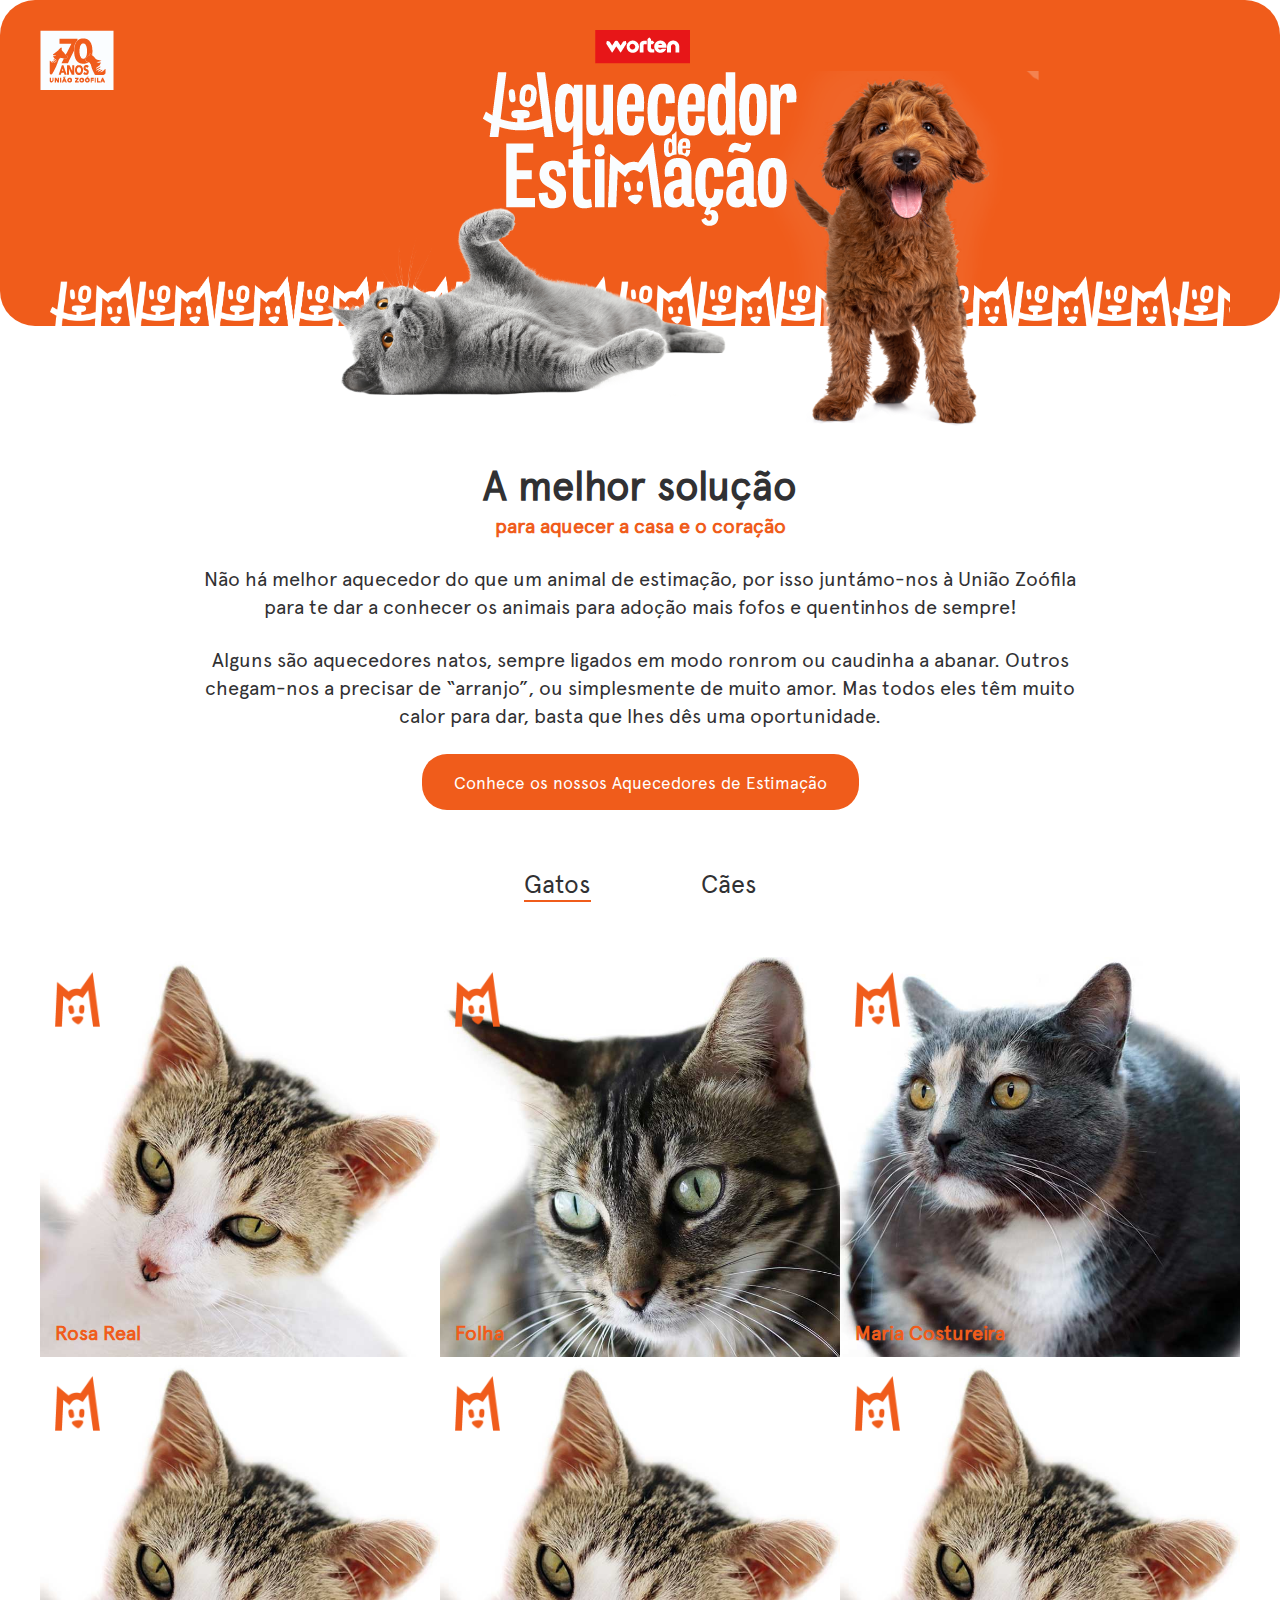
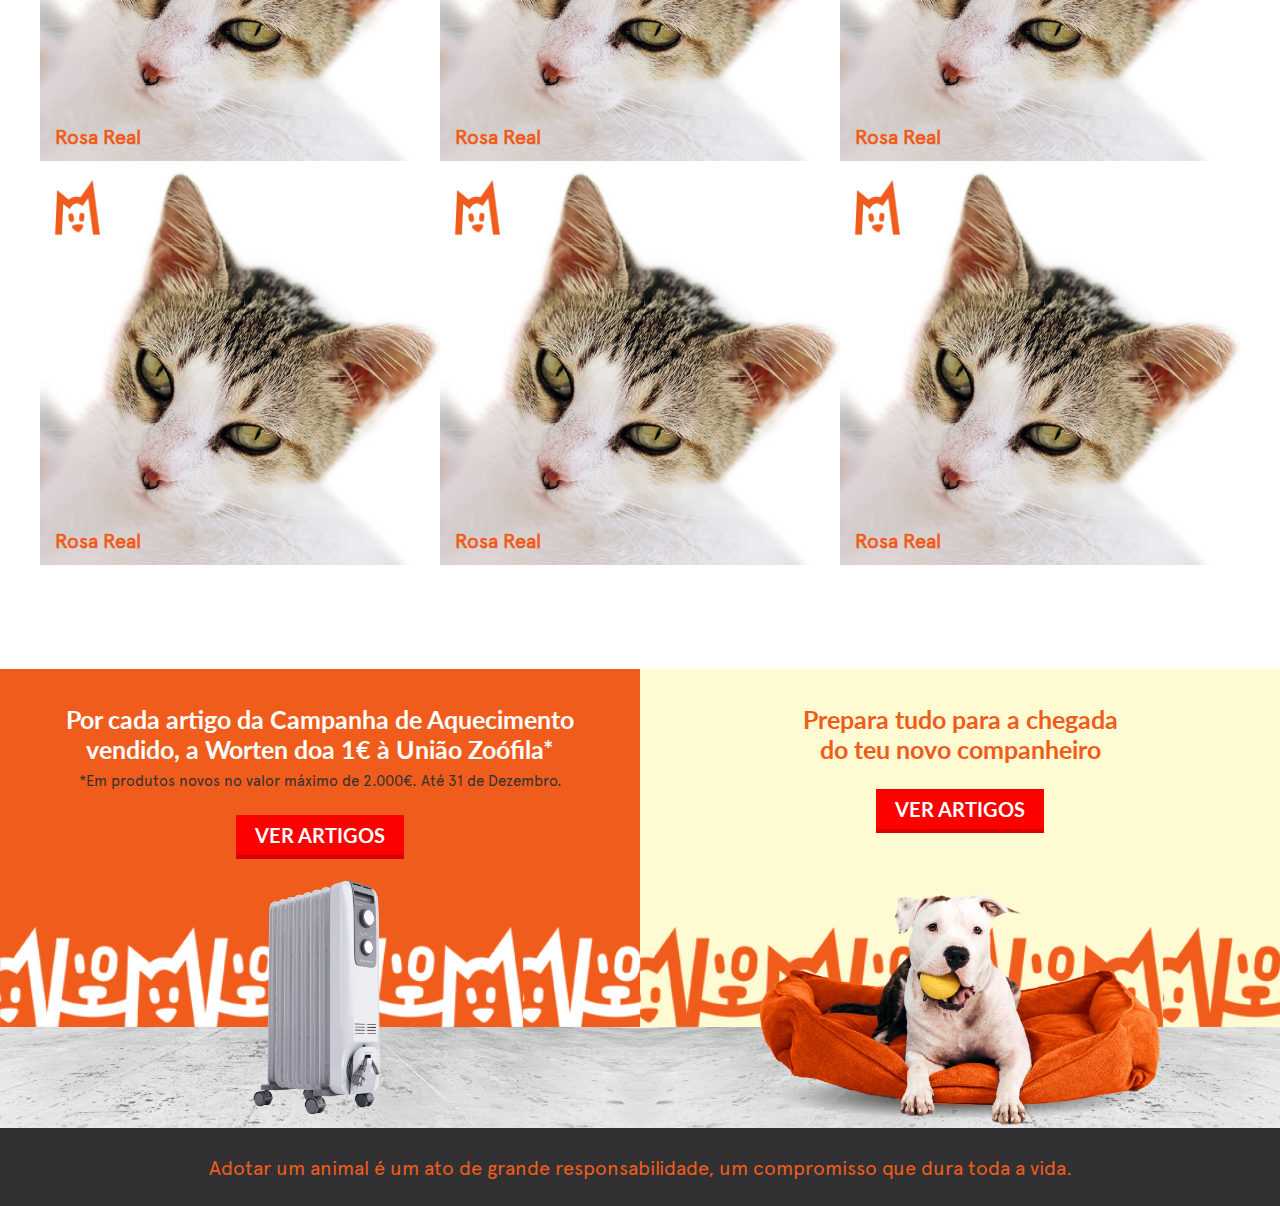
==== commit 10bd9ce9: "aasdf" ====
--- a/worten-pet/index.html
+++ b/worten-pet/index.html
@@ -1,53 +1,53 @@
 <!doctype html>
 <html lang="en">
 <head>
-    <!-- Required meta tags -->
-    <meta charset="utf-8">
-    <meta name="viewport" content="width=device-width, initial-scale=1">
-
-    <!-- main CSS -->
-    <link rel="stylesheet" href="main.css">
-    <title>Worten</title>
+  <!-- Required meta tags -->
+  <meta charset="utf-8">
+  <meta name="viewport" content="width=device-width, initial-scale=1">
+
+  <!-- main CSS -->
+  <link rel="stylesheet" href="main.css">
+  <title>Worten</title>
+
 </head>
 <body>
 <!-- ======================= TOp Banner Section Open ====================================  -->
 
 <div class="pet-banner">
-    <div class="pet-container">
-        <img src="images/70year.png" class="small-logo" alt="Worten">
-        <img src="images/pet-logo.png" class="pet__top-logo" alt="Worten">
-    </div>
-    <!--     pets images -->
-    <img src="images/cat.png" class="pet-cat" alt="">
-    <img src="images/dog.png" class="pet-dog" alt="">
-    <div class="pet-bottom-line">
-    </div>
+  <div class="pet-container">
+    <img src="images/70year.png" class="small-logo" alt="Worten">
+    <img src="images/pet-logo.png" class="pet__top-logo" alt="Worten">
+  </div>
+  <!--     pets images -->
+  <img src="images/cat.png" class="pet-cat" alt="">
+  <img src="images/dog.png" class="pet-dog" alt="">
+
+  <div class="pet-bottom-line">
+  </div>
 </div>
 
 <!-- ======================= TOp Banner Section Close  ====================================  -->
 
 <!-- ======================= TOp Banner content Section Open  ====================================  -->
 <div class="pet-container">
-    <div class="pet-row">
-        <div class="pet__content">
-            <h2>A melhor solução</h2>
-            <h4>para aquecer a casa e o coração</h4>
-            <p>
-                Não há melhor aquecedor do que um animal de estimação, por isso juntámo-nos à União Zoófila para te dar
-                a conhecer os animais para adoção mais fofos e quentinhos de sempre!
-            </p>
-            <p>
-                Alguns são aquecedores natos, sempre ligados em modo ronrom ou caudinha a abanar. Outros chegam-nos a
-                precisar de “arranjo”, ou simplesmente de muito amor. Mas todos eles têm muito calor para dar, basta que
-                lhes dês uma oportunidade.
-            </p>
-            <div class="pet__link">
-                <a href="#">Conhece os nossos Aquecedores de Estimação
-                    <img src="images/white-arrow.png" alt="">
-                </a>
-            </div>
-        </div>
+  <div class="pet-row">
+    <div class="pet__content">
+      <h2>A melhor solução</h2>
+      <h4>para aquecer a casa e o coração</h4>
+      <p>
+        Não há melhor aquecedor do que um animal de estimação, por isso juntámo-nos à União Zoófila para te dar
+        a conhecer os animais para adoção mais fofos e quentinhos de sempre!
+      </p>
+      <p>
+        Alguns são aquecedores natos, sempre ligados em modo ronrom ou caudinha a abanar. Outros chegam-nos a
+        precisar de “arranjo”, ou simplesmente de muito amor. Mas todos eles têm muito calor para dar, basta que
+        lhes dês uma oportunidade.
+      </p>
+      <div class="pet__link">
+        <a href="#">Conhece os nossos Aquecedores de Estimação</a>
+      </div>
     </div>
+  </div>
 </div>
 <!-- ======================= TOp Banner content Section Close   ====================================  -->
 
@@ -59,1216 +59,842 @@
 
 <!-- ======================= CAt DOg Tab Section Open   ====================================  -->
 <div class="pet-container pet__dog__cat">
-    <div class="pet-row">
-        <div class="pet__dogcat__nav">
-            <ul>
-                <li class="active"><a href="#" data-tab__class=".pet__cat">Gatos</a></li>
-                <li><a href="#" data-tab__class=".pet__dog"> Cães</a></li>
-            </ul>
-        </div>
-        <div class="pet-row pet__cat active">
-            <div class="pet__row__inner">
-                <div data-pr="pr__1" class="pet__row__item ">
-                    <img src="images/gatos/rosa-real.jpg" class="pet-img" alt="">
-                    <a href="#" class="pet__close-btn" data-pr="pr__1"> <img src="images/close.png" alt=""> </a>
-                    <div class="pet__row__item-display">
-                        <img src="images/gatos/icon.png" alt="">
-                        <h3>Rosa Real</h3>
-                    </div>
-                    <div class="pet__item-overlay">
-                        <h2>Rosa Real</h2>
-                        <p>
-                            <strong> Meiguice em modo full-on</strong> <br>
-                            Aquece a casa e o coração
-                        </p>
-                        <a href="#" data-pr="pr__1"> <img src="images/arrow.png" alt=""> </a>
-                    </div>
-
-                </div>
-                <div class="pet__row__item__info pr__1">
-                    <p>A Rosa Real é uma gatinha extremamente meiga. Adora atenção e todo o carinho que lhe possamos
-                        dar. É muito conversadora e anda sempre atrás de nós a pedir atenção. É uma gatinha ciumenta,
-                        pelo que não gosta muito de outros gatos. Procura uma família que a estime no resto da sua longa
-                        vida e que não se importe que ela seja FIV positiva.</p>
-
-                    <div class="pet__short__des">
-                        <div class="pet__left-info">
-                            <h3>Género</h3>
-                            <p>Feminino (esterilizada)</p>
-
-                            <h3>Tempo em</h3>
-                            <p> 3 meses</p>
-                        </div>
-                        <div class="pet__mid-info">
-                            <h3>Idade</h3>
-                            <p>Feminino (esterilizada)</p>
-
-                            <h3>Raça</h3>
-                            <p> Europeu Comum (indefinida)</p>
-
-                        </div>
-                        <div class="pet__right-info">
-                            <a href="#"> Quero adotar! </a>
-                        </div>
-                    </div>
-                </div>
-
-
-                <div data-pr="pr__2" class="pet__row__item ">
-                    <img src="images/gatos/folha.jpg" class="pet-img" alt="">
-                    <a href="#" class="pet__close-btn" data-pr="pr__1"> <img src="images/close.png" alt=""> </a>
-                    <div class="pet__row__item-display">
-                        <img src="images/gatos/icon.png" alt="">
-                        <h3>Folha</h3>
-                    </div>
-                    <div class="pet__item-overlay">
-                        <h2>Folha</h2>
-                        <p>
-                            <strong> Folha, uma manta de pelo adorável </strong> <br>
-                            Aquece a casa e o coração
-                        </p>
-                        <a href="#" data-pr="pr__1"> <img src="images/arrow.png" alt=""> </a>
-                    </div>
-
-                </div>
-                <div class="pet__row__item__info pr__2">
-                    <p>A Folha é uma gatinha maravilhosa. Adora muitos mimos, festas e toda a atenção do mundo. É uma
-                        gatinha bastante ciumenta com os outros gatos, por querer a atenção toda apenas para si. A Folha
-                        procura agora uma família que a estime no resto da sua longa vida.</p>
-
-                    <div class="pet__short__des">
-                        <div class="pet__left-info">
-                            <h3>Género</h3>
-                            <p>Feminino (esterilizada)</p>
-
-                            <h3>Tempo em</h3>
-                            <p></p>
-                        </div>
-                        <div class="pet__mid-info">
-                            <h3>Idade</h3>
-                            <p>5 anos e 4 meses </p>
-
-                            <h3>Raça</h3>
-                            <p> Europeu Comum (indefinida)</p>
-
-                        </div>
-                        <div class="pet__right-info">
-                            <a href="#"> Quero adotar! </a>
-                        </div>
-                    </div>
-                </div>
-
-
-                <div data-pr="pr__3" class="pet__row__item ">
-                    <img src="images/gatos/maria.jpg" class="pet-img" alt="">
-                    <a href="#" class="pet__close-btn" data-pr="pr__1"> <img src="images/close.png" alt=""> </a>
-                    <div class="pet__row__item-display">
-                        <img src="images/gatos/icon.png" alt="">
-                        <h3>Maria Costureira</h3>
-                    </div>
-                    <div class="pet__item-overlay">
-                        <h2>Maria Costureira</h2>
-                        <p>
-                            <strong> Maria Costureira, toda ela personalidade</strong> <br>
-                            Aquece a casa e o coração
-                        </p>
-                        <a href="#" data-pr="pr__1"> <img src="images/arrow.png" alt=""> </a>
-                    </div>
-
-                </div>
-                <div class="pet__row__item__info pr__3">
-                    <p>A Maria Costureira é uma gata cheia de personalidade. Não é facilmente conquistada, pois gosta
-                        muito do seu sossego e que respeitem o seu espaço. Precisa de tempo, carinho e muita dedicação
-                        para ganhar mais confiança nas pessoas e vir a perceber que a nossa atenção e mimos são algo
-                        positivo. Deverá ser adotada por alguém que não tenha outros gatos ou cães.</p>
-
-                    <div class="pet__short__des">
-                        <div class="pet__left-info">
-                            <h3>Género</h3>
-                            <p>Feminino (esterilizada)</p>
-
-                            <h3>Tempo em</h3>
-                            <p> </p>
-                        </div>
-                        <div class="pet__mid-info">
-                            <h3>Idade</h3>
-                            <p>7 anos e 5 meses</p>
-
-                            <h3>Raça</h3>
-                            <p> Europeu Comum (indefinida)</p>
-
-                        </div>
-                        <div class="pet__right-info">
-                            <a href="#"> Quero adotar! </a>
-                        </div>
-                    </div>
-                </div>
-
-            </div>
-            <div class="pet__row__inner">
-                <div data-pr="pr__1" class="pet__row__item ">
-                    <img src="images/gatos/rosa-real.jpg" class="pet-img" alt="">
-                    <a href="#" class="pet__close-btn" data-pr="pr__1"> <img src="images/close.png" alt=""> </a>
-                    <div class="pet__row__item-display">
-                        <img src="images/gatos/icon.png" alt="">
-                        <h3>Rosa Real</h3>
-                    </div>
-                    <div class="pet__item-overlay">
-                        <h2>Rosa Real</h2>
-                        <p>
-                            <strong> Meiguice em modo full-on</strong> <br>
-                            Aquece a casa e o coração
-                        </p>
-                        <a href="#" data-pr="pr__1"> <img src="images/arrow.png" alt=""> </a>
-                    </div>
-
-                </div>
-                <div class="pet__row__item__info pr__1">
-                    <p>A Rosa Real é uma gatinha extremamente meiga. Adora atenção e todo o carinho que lhe possamos
-                        dar. É muito conversadora e anda sempre atrás de nós a pedir atenção. É uma gatinha ciumenta,
-                        pelo que não gosta muito de outros gatos. Procura uma família que a estime no resto da sua longa
-                        vida e que não se importe que ela seja FIV positiva.</p>
-
-                    <div class="pet__short__des">
-                        <div class="pet__left-info">
-                            <h3>Género</h3>
-                            <p>Feminino (esterilizada)</p>
-
-                            <h3>Tempo em</h3>
-                            <p> 3 meses</p>
-                        </div>
-                        <div class="pet__mid-info">
-                            <h3>Idade</h3>
-                            <p>Feminino (esterilizada)</p>
-
-                            <h3>Raça</h3>
-                            <p> Europeu Comum (indefinida)</p>
-
-                        </div>
-                        <div class="pet__right-info">
-                            <a href="#"> Quero adotar! </a>
-                        </div>
-                    </div>
-                </div>
-
-                <div data-pr="pr__2" class="pet__row__item ">
-                    <img src="images/gatos/rosa-real.jpg" class="pet-img" alt="">
-                    <a href="#" class="pet__close-btn" data-pr="pr__1"> <img src="images/close.png" alt=""> </a>
-                    <div class="pet__row__item-display">
-                        <img src="images/gatos/icon.png" alt="">
-                        <h3>Rosa Real</h3>
-                    </div>
-                    <div class="pet__item-overlay">
-                        <h2>Rosa Real</h2>
-                        <p>
-                            <strong> Meiguice em modo full-on</strong> <br>
-                            Aquece a casa e o coração
-                        </p>
-                        <a href="#" data-pr="pr__1"> <img src="images/arrow.png" alt=""> </a>
-                    </div>
-
-                </div>
-                <div class="pet__row__item__info pr__2">
-                    <p>A Rosa Real é uma gatinha extremamente meiga. Adora atenção e todo o carinho que lhe possamos
-                        dar. É muito conversadora e anda sempre atrás de nós a pedir atenção. É uma gatinha ciumenta,
-                        pelo que não gosta muito de outros gatos. Procura uma família que a estime no resto da sua longa
-                        vida e que não se importe que ela seja FIV positiva.</p>
-
-                    <div class="pet__short__des">
-                        <div class="pet__left-info">
-                            <h3>Género</h3>
-                            <p>Feminino (esterilizada)</p>
-
-                            <h3>Tempo em</h3>
-                            <p> 3 meses</p>
-                        </div>
-                        <div class="pet__mid-info">
-                            <h3>Idade</h3>
-                            <p>Feminino (esterilizada)</p>
-
-                            <h3>Raça</h3>
-                            <p> Europeu Comum (indefinida)</p>
-
-                        </div>
-                        <div class="pet__right-info">
-                            <a href="#"> Quero adotar! </a>
-                        </div>
-                    </div>
-                </div>
-
-
-                <div data-pr="pr__3" class="pet__row__item ">
-                    <img src="images/gatos/rosa-real.jpg" class="pet-img" alt="">
-                    <a href="#" class="pet__close-btn" data-pr="pr__1"> <img src="images/close.png" alt=""> </a>
-                    <div class="pet__row__item-display">
-                        <img src="images/gatos/icon.png" alt="">
-                        <h3>Rosa Real</h3>
-                    </div>
-                    <div class="pet__item-overlay">
-                        <h2>Rosa Real</h2>
-                        <p>
-                            <strong> Meiguice em modo full-on</strong> <br>
-                            Aquece a casa e o coração
-                        </p>
-                        <a href="#" data-pr="pr__1"> <img src="images/arrow.png" alt=""> </a>
-                    </div>
-
-                </div>
-                <div class="pet__row__item__info pr__3">
-                    <p>A Rosa Real é uma gatinha extremamente meiga. Adora atenção e todo o carinho que lhe possamos
-                        dar. É muito conversadora e anda sempre atrás de nós a pedir atenção. É uma gatinha ciumenta,
-                        pelo que não gosta muito de outros gatos. Procura uma família que a estime no resto da sua longa
-                        vida e que não se importe que ela seja FIV positiva.</p>
-
-                    <div class="pet__short__des">
-                        <div class="pet__left-info">
-                            <h3>Género</h3>
-                            <p>Feminino (esterilizada)</p>
-
-                            <h3>Tempo em</h3>
-                            <p> 3 meses</p>
-                        </div>
-                        <div class="pet__mid-info">
-                            <h3>Idade</h3>
-                            <p>Feminino (esterilizada)</p>
-
-                            <h3>Raça</h3>
-                            <p> Europeu Comum (indefinida)</p>
-
-                        </div>
-                        <div class="pet__right-info">
-                            <a href="#"> Quero adotar! </a>
-                        </div>
-                    </div>
-                </div>
-
-            </div>
-            <div class="pet__row__inner">
-                <div data-pr="pr__1" class="pet__row__item ">
-                    <img src="images/gatos/rosa-real.jpg" class="pet-img" alt="">
-                    <a href="#" class="pet__close-btn" data-pr="pr__1"> <img src="images/close.png" alt=""> </a>
-                    <div class="pet__row__item-display">
-                        <img src="images/gatos/icon.png" alt="">
-                        <h3>Rosa Real</h3>
-                    </div>
-                    <div class="pet__item-overlay">
-                        <h2>Rosa Real</h2>
-                        <p>
-                            <strong> Meiguice em modo full-on</strong> <br>
-                            Aquece a casa e o coração
-                        </p>
-                        <a href="#" data-pr="pr__1"> <img src="images/arrow.png" alt=""> </a>
-                    </div>
-
-                </div>
-                <div class="pet__row__item__info pr__1">
-                    <p>A Rosa Real é uma gatinha extremamente meiga. Adora atenção e todo o carinho que lhe possamos
-                        dar. É muito conversadora e anda sempre atrás de nós a pedir atenção. É uma gatinha ciumenta,
-                        pelo que não gosta muito de outros gatos. Procura uma família que a estime no resto da sua longa
-                        vida e que não se importe que ela seja FIV positiva.</p>
-
-                    <div class="pet__short__des">
-                        <div class="pet__left-info">
-                            <h3>Género</h3>
-                            <p>Feminino (esterilizada)</p>
-
-                            <h3>Tempo em</h3>
-                            <p> 3 meses</p>
-                        </div>
-                        <div class="pet__mid-info">
-                            <h3>Idade</h3>
-                            <p>Feminino (esterilizada)</p>
-
-                            <h3>Raça</h3>
-                            <p> Europeu Comum (indefinida)</p>
-
-                        </div>
-                        <div class="pet__right-info">
-                            <a href="#"> Quero adotar! </a>
-                        </div>
-                    </div>
-                </div>
-
-                <div data-pr="pr__2" class="pet__row__item ">
-                    <img src="images/gatos/rosa-real.jpg" class="pet-img" alt="">
-                    <a href="#" class="pet__close-btn" data-pr="pr__1"> <img src="images/close.png" alt=""> </a>
-                    <div class="pet__row__item-display">
-                        <img src="images/gatos/icon.png" alt="">
-                        <h3>Rosa Real</h3>
-                    </div>
-                    <div class="pet__item-overlay">
-                        <h2>Rosa Real</h2>
-                        <p>
-                            <strong> Meiguice em modo full-on</strong> <br>
-                            Aquece a casa e o coração
-                        </p>
-                        <a href="#" data-pr="pr__1"> <img src="images/arrow.png" alt=""> </a>
-                    </div>
-
-                </div>
-                <div class="pet__row__item__info pr__2">
-                    <p>A Rosa Real é uma gatinha extremamente meiga. Adora atenção e todo o carinho que lhe possamos
-                        dar. É muito conversadora e anda sempre atrás de nós a pedir atenção. É uma gatinha ciumenta,
-                        pelo que não gosta muito de outros gatos. Procura uma família que a estime no resto da sua longa
-                        vida e que não se importe que ela seja FIV positiva.</p>
-
-                    <div class="pet__short__des">
-                        <div class="pet__left-info">
-                            <h3>Género</h3>
-                            <p>Feminino (esterilizada)</p>
-
-                            <h3>Tempo em</h3>
-                            <p> 3 meses</p>
-                        </div>
-                        <div class="pet__mid-info">
-                            <h3>Idade</h3>
-                            <p>Feminino (esterilizada)</p>
-
-                            <h3>Raça</h3>
-                            <p> Europeu Comum (indefinida)</p>
-
-                        </div>
-                        <div class="pet__right-info">
-                            <a href="#"> Quero adotar! </a>
-                        </div>
-                    </div>
-                </div>
-
-
-                <div data-pr="pr__3" class="pet__row__item ">
-                    <img src="images/gatos/rosa-real.jpg" class="pet-img" alt="">
-                    <a href="#" class="pet__close-btn" data-pr="pr__1"> <img src="images/close.png" alt=""> </a>
-                    <div class="pet__row__item-display">
-                        <img src="images/gatos/icon.png" alt="">
-                        <h3>Rosa Real</h3>
-                    </div>
-                    <div class="pet__item-overlay">
-                        <h2>Rosa Real</h2>
-                        <p>
-                            <strong> Meiguice em modo full-on</strong> <br>
-                            Aquece a casa e o coração
-                        </p>
-                        <a href="#" data-pr="pr__1"> <img src="images/arrow.png" alt=""> </a>
-                    </div>
-
-                </div>
-                <div class="pet__row__item__info pr__3">
-                    <p>A Rosa Real é uma gatinha extremamente meiga. Adora atenção e todo o carinho que lhe possamos
-                        dar. É muito conversadora e anda sempre atrás de nós a pedir atenção. É uma gatinha ciumenta,
-                        pelo que não gosta muito de outros gatos. Procura uma família que a estime no resto da sua longa
-                        vida e que não se importe que ela seja FIV positiva.</p>
-
-                    <div class="pet__short__des">
-                        <div class="pet__left-info">
-                            <h3>Género</h3>
-                            <p>Feminino (esterilizada)</p>
-
-                            <h3>Tempo em</h3>
-                            <p> 3 meses</p>
-                        </div>
-                        <div class="pet__mid-info">
-                            <h3>Idade</h3>
-                            <p>Feminino (esterilizada)</p>
-
-                            <h3>Raça</h3>
-                            <p> Europeu Comum (indefinida)</p>
-
-                        </div>
-                        <div class="pet__right-info">
-                            <a href="#"> Quero adotar! </a>
-                        </div>
-                    </div>
-                </div>
-
-            </div>
-            <div class="pet__row__inner">
-                <div data-pr="pr__1" class="pet__row__item ">
-                    <img src="images/gatos/rosa-real.jpg" class="pet-img" alt="">
-                    <a href="#" class="pet__close-btn" data-pr="pr__1"> <img src="images/close.png" alt=""> </a>
-                    <div class="pet__row__item-display">
-                        <img src="images/gatos/icon.png" alt="">
-                        <h3>Rosa Real</h3>
-                    </div>
-                    <div class="pet__item-overlay">
-                        <h2>Rosa Real</h2>
-                        <p>
-                            <strong> Meiguice em modo full-on</strong> <br>
-                            Aquece a casa e o coração
-                        </p>
-                        <a href="#" data-pr="pr__1"> <img src="images/arrow.png" alt=""> </a>
-                    </div>
-
-                </div>
-                <div class="pet__row__item__info pr__1">
-                    <p>A Rosa Real é uma gatinha extremamente meiga. Adora atenção e todo o carinho que lhe possamos
-                        dar. É muito conversadora e anda sempre atrás de nós a pedir atenção. É uma gatinha ciumenta,
-                        pelo que não gosta muito de outros gatos. Procura uma família que a estime no resto da sua longa
-                        vida e que não se importe que ela seja FIV positiva.</p>
-
-                    <div class="pet__short__des">
-                        <div class="pet__left-info">
-                            <h3>Género</h3>
-                            <p>Feminino (esterilizada)</p>
-
-                            <h3>Tempo em</h3>
-                            <p> 3 meses</p>
-                        </div>
-                        <div class="pet__mid-info">
-                            <h3>Idade</h3>
-                            <p>Feminino (esterilizada)</p>
-
-                            <h3>Raça</h3>
-                            <p> Europeu Comum (indefinida)</p>
-
-                        </div>
-                        <div class="pet__right-info">
-                            <a href="#"> Quero adotar! </a>
-                        </div>
-                    </div>
-                </div>
-
-                <div data-pr="pr__2" class="pet__row__item ">
-                    <img src="images/gatos/rosa-real.jpg" class="pet-img" alt="">
-                    <a href="#" class="pet__close-btn" data-pr="pr__1"> <img src="images/close.png" alt=""> </a>
-                    <div class="pet__row__item-display">
-                        <img src="images/gatos/icon.png" alt="">
-                        <h3>Rosa Real</h3>
-                    </div>
-                    <div class="pet__item-overlay">
-                        <h2>Rosa Real</h2>
-                        <p>
-                            <strong> Meiguice em modo full-on</strong> <br>
-                            Aquece a casa e o coração
-                        </p>
-                        <a href="#" data-pr="pr__1"> <img src="images/arrow.png" alt=""> </a>
-                    </div>
-
-                </div>
-                <div class="pet__row__item__info pr__2">
-                    <p>A Rosa Real é uma gatinha extremamente meiga. Adora atenção e todo o carinho que lhe possamos
-                        dar. É muito conversadora e anda sempre atrás de nós a pedir atenção. É uma gatinha ciumenta,
-                        pelo que não gosta muito de outros gatos. Procura uma família que a estime no resto da sua longa
-                        vida e que não se importe que ela seja FIV positiva.</p>
-
-                    <div class="pet__short__des">
-                        <div class="pet__left-info">
-                            <h3>Género</h3>
-                            <p>Feminino (esterilizada)</p>
-
-                            <h3>Tempo em</h3>
-                            <p> 3 meses</p>
-                        </div>
-                        <div class="pet__mid-info">
-                            <h3>Idade</h3>
-                            <p>Feminino (esterilizada)</p>
-
-                            <h3>Raça</h3>
-                            <p> Europeu Comum (indefinida)</p>
-
-                        </div>
-                        <div class="pet__right-info">
-                            <a href="#"> Quero adotar! </a>
-                        </div>
-                    </div>
-                </div>
-
-
-                <div data-pr="pr__3" class="pet__row__item ">
-                    <img src="images/gatos/rosa-real.jpg" class="pet-img" alt="">
-                    <a href="#" class="pet__close-btn" data-pr="pr__1"> <img src="images/close.png" alt=""> </a>
-                    <div class="pet__row__item-display">
-                        <img src="images/gatos/icon.png" alt="">
-                        <h3>Rosa Real</h3>
-                    </div>
-                    <div class="pet__item-overlay">
-                        <h2>Rosa Real</h2>
-                        <p>
-                            <strong> Meiguice em modo full-on</strong> <br>
-                            Aquece a casa e o coração
-                        </p>
-                        <a href="#" data-pr="pr__1"> <img src="images/arrow.png" alt=""> </a>
-                    </div>
-
-                </div>
-                <div class="pet__row__item__info pr__3">
-                    <p>A Rosa Real é uma gatinha extremamente meiga. Adora atenção e todo o carinho que lhe possamos
-                        dar. É muito conversadora e anda sempre atrás de nós a pedir atenção. É uma gatinha ciumenta,
-                        pelo que não gosta muito de outros gatos. Procura uma família que a estime no resto da sua longa
-                        vida e que não se importe que ela seja FIV positiva.</p>
-
-                    <div class="pet__short__des">
-                        <div class="pet__left-info">
-                            <h3>Género</h3>
-                            <p>Feminino (esterilizada)</p>
-
-                            <h3>Tempo em</h3>
-                            <p> 3 meses</p>
-                        </div>
-                        <div class="pet__mid-info">
-                            <h3>Idade</h3>
-                            <p>Feminino (esterilizada)</p>
-
-                            <h3>Raça</h3>
-                            <p> Europeu Comum (indefinida)</p>
-
-                        </div>
-                        <div class="pet__right-info">
-                            <a href="#"> Quero adotar! </a>
-                        </div>
-                    </div>
-                </div>
-
-            </div>
-            <div class="pet__row__inner">
-                <div data-pr="pr__1" class="pet__row__item ">
-                    <img src="images/gatos/rosa-real.jpg" class="pet-img" alt="">
-                    <a href="#" class="pet__close-btn" data-pr="pr__1"> <img src="images/close.png" alt=""> </a>
-                    <div class="pet__row__item-display">
-                        <img src="images/gatos/icon.png" alt="">
-                        <h3>Rosa Real</h3>
-                    </div>
-                    <div class="pet__item-overlay">
-                        <h2>Rosa Real</h2>
-                        <p>
-                            <strong> Meiguice em modo full-on</strong> <br>
-                            Aquece a casa e o coração
-                        </p>
-                        <a href="#" data-pr="pr__1"> <img src="images/arrow.png" alt=""> </a>
-                    </div>
-
-                </div>
-                <div class="pet__row__item__info pr__1">
-                    <p>A Rosa Real é uma gatinha extremamente meiga. Adora atenção e todo o carinho que lhe possamos
-                        dar. É muito conversadora e anda sempre atrás de nós a pedir atenção. É uma gatinha ciumenta,
-                        pelo que não gosta muito de outros gatos. Procura uma família que a estime no resto da sua longa
-                        vida e que não se importe que ela seja FIV positiva.</p>
-
-                    <div class="pet__short__des">
-                        <div class="pet__left-info">
-                            <h3>Género</h3>
-                            <p>Feminino (esterilizada)</p>
-
-                            <h3>Tempo em</h3>
-                            <p> 3 meses</p>
-                        </div>
-                        <div class="pet__mid-info">
-                            <h3>Idade</h3>
-                            <p>Feminino (esterilizada)</p>
-
-                            <h3>Raça</h3>
-                            <p> Europeu Comum (indefinida)</p>
-
-                        </div>
-                        <div class="pet__right-info">
-                            <a href="#"> Quero adotar! </a>
-                        </div>
-                    </div>
-                </div>
-            </div>
-
-        </div>
-        <div class="pet-row pet__dog">
-            <div class="pet__row__inner">
-                <div data-pr="pr__1" class="pet__row__item ">
-                    <img src="images/gatos/rosa-real.jpg" class="pet-img" alt="">
-                    <a href="#" class="pet__close-btn" data-pr="pr__1"> <img src="images/close.png" alt=""> </a>
-                    <div class="pet__row__item-display">
-                        <img src="images/gatos/icon.png" alt="">
-                        <h3>Rosa Real</h3>
-                    </div>
-                    <div class="pet__item-overlay">
-                        <h2>Rosa Real</h2>
-                        <p>
-                            <strong> Meiguice em modo full-on</strong> <br>
-                            Aquece a casa e o coração
-                        </p>
-                        <a href="#" data-pr="pr__1"> <img src="images/arrow.png" alt=""> </a>
-                    </div>
-
-                </div>
-                <div class="pet__row__item__info pr__1">
-                    <p>A Rosa Real é uma gatinha extremamente meiga. Adora atenção e todo o carinho que lhe possamos
-                        dar. É muito conversadora e anda sempre atrás de nós a pedir atenção. É uma gatinha ciumenta,
-                        pelo que não gosta muito de outros gatos. Procura uma família que a estime no resto da sua longa
-                        vida e que não se importe que ela seja FIV positiva.</p>
-
-                    <div class="pet__short__des">
-                        <div class="pet__left-info">
-                            <h3>Género</h3>
-                            <p>Feminino (esterilizada)</p>
-
-                            <h3>Tempo em</h3>
-                            <p> 3 meses</p>
-                        </div>
-                        <div class="pet__mid-info">
-                            <h3>Idade</h3>
-                            <p>Feminino (esterilizada)</p>
-
-                            <h3>Raça</h3>
-                            <p> Europeu Comum (indefinida)</p>
-
-                        </div>
-                        <div class="pet__right-info">
-                            <a href="#"> Quero adotar! </a>
-                        </div>
-                    </div>
-                </div>
-
-                <div data-pr="pr__2" class="pet__row__item ">
-                    <img src="images/gatos/rosa-real.jpg" class="pet-img" alt="">
-                    <a href="#" class="pet__close-btn" data-pr="pr__1"> <img src="images/close.png" alt=""> </a>
-                    <div class="pet__row__item-display">
-                        <img src="images/gatos/icon.png" alt="">
-                        <h3>Rosa Real</h3>
-                    </div>
-                    <div class="pet__item-overlay">
-                        <h2>Rosa Real</h2>
-                        <p>
-                            <strong> Meiguice em modo full-on</strong> <br>
-                            Aquece a casa e o coração
-                        </p>
-                        <a href="#" data-pr="pr__1"> <img src="images/arrow.png" alt=""> </a>
-                    </div>
-
-                </div>
-                <div class="pet__row__item__info pr__2">
-                    <p>A Rosa Real é uma gatinha extremamente meiga. Adora atenção e todo o carinho que lhe possamos
-                        dar. É muito conversadora e anda sempre atrás de nós a pedir atenção. É uma gatinha ciumenta,
-                        pelo que não gosta muito de outros gatos. Procura uma família que a estime no resto da sua longa
-                        vida e que não se importe que ela seja FIV positiva.</p>
-
-                    <div class="pet__short__des">
-                        <div class="pet__left-info">
-                            <h3>Género</h3>
-                            <p>Feminino (esterilizada)</p>
-
-                            <h3>Tempo em</h3>
-                            <p> 3 meses</p>
-                        </div>
-                        <div class="pet__mid-info">
-                            <h3>Idade</h3>
-                            <p>Feminino (esterilizada)</p>
-
-                            <h3>Raça</h3>
-                            <p> Europeu Comum (indefinida)</p>
-
-                        </div>
-                        <div class="pet__right-info">
-                            <a href="#"> Quero adotar! </a>
-                        </div>
-                    </div>
-                </div>
-
-
-                <div data-pr="pr__3" class="pet__row__item ">
-                    <img src="images/gatos/rosa-real.jpg" class="pet-img" alt="">
-                    <a href="#" class="pet__close-btn" data-pr="pr__1"> <img src="images/close.png" alt=""> </a>
-                    <div class="pet__row__item-display">
-                        <img src="images/gatos/icon.png" alt="">
-                        <h3>Rosa Real</h3>
-                    </div>
-                    <div class="pet__item-overlay">
-                        <h2>Rosa Real</h2>
-                        <p>
-                            <strong> Meiguice em modo full-on</strong> <br>
-                            Aquece a casa e o coração
-                        </p>
-                        <a href="#" data-pr="pr__1"> <img src="images/arrow.png" alt=""> </a>
-                    </div>
-
-                </div>
-                <div class="pet__row__item__info pr__3">
-                    <p>A Rosa Real é uma gatinha extremamente meiga. Adora atenção e todo o carinho que lhe possamos
-                        dar. É muito conversadora e anda sempre atrás de nós a pedir atenção. É uma gatinha ciumenta,
-                        pelo que não gosta muito de outros gatos. Procura uma família que a estime no resto da sua longa
-                        vida e que não se importe que ela seja FIV positiva.</p>
-
-                    <div class="pet__short__des">
-                        <div class="pet__left-info">
-                            <h3>Género</h3>
-                            <p>Feminino (esterilizada)</p>
-
-                            <h3>Tempo em</h3>
-                            <p> 3 meses</p>
-                        </div>
-                        <div class="pet__mid-info">
-                            <h3>Idade</h3>
-                            <p>Feminino (esterilizada)</p>
-
-                            <h3>Raça</h3>
-                            <p> Europeu Comum (indefinida)</p>
-
-                        </div>
-                        <div class="pet__right-info">
-                            <a href="#"> Quero adotar! </a>
-                        </div>
-                    </div>
-                </div>
-
-            </div>
-            <div class="pet__row__inner">
-                <div data-pr="pr__1" class="pet__row__item ">
-                    <img src="images/gatos/rosa-real.jpg" class="pet-img" alt="">
-                    <a href="#" class="pet__close-btn" data-pr="pr__1"> <img src="images/close.png" alt=""> </a>
-                    <div class="pet__row__item-display">
-                        <img src="images/gatos/icon.png" alt="">
-                        <h3>Rosa Real</h3>
-                    </div>
-                    <div class="pet__item-overlay">
-                        <h2>Rosa Real</h2>
-                        <p>
-                            <strong> Meiguice em modo full-on</strong> <br>
-                            Aquece a casa e o coração
-                        </p>
-                        <a href="#" data-pr="pr__1"> <img src="images/arrow.png" alt=""> </a>
-                    </div>
-
-                </div>
-                <div class="pet__row__item__info pr__1">
-                    <p>A Rosa Real é uma gatinha extremamente meiga. Adora atenção e todo o carinho que lhe possamos
-                        dar. É muito conversadora e anda sempre atrás de nós a pedir atenção. É uma gatinha ciumenta,
-                        pelo que não gosta muito de outros gatos. Procura uma família que a estime no resto da sua longa
-                        vida e que não se importe que ela seja FIV positiva.</p>
-
-                    <div class="pet__short__des">
-                        <div class="pet__left-info">
-                            <h3>Género</h3>
-                            <p>Feminino (esterilizada)</p>
-
-                            <h3>Tempo em</h3>
-                            <p> 3 meses</p>
-                        </div>
-                        <div class="pet__mid-info">
-                            <h3>Idade</h3>
-                            <p>Feminino (esterilizada)</p>
-
-                            <h3>Raça</h3>
-                            <p> Europeu Comum (indefinida)</p>
-
-                        </div>
-                        <div class="pet__right-info">
-                            <a href="#"> Quero adotar! </a>
-                        </div>
-                    </div>
-                </div>
-
-                <div data-pr="pr__2" class="pet__row__item ">
-                    <img src="images/gatos/rosa-real.jpg" class="pet-img" alt="">
-                    <a href="#" class="pet__close-btn" data-pr="pr__1"> <img src="images/close.png" alt=""> </a>
-                    <div class="pet__row__item-display">
-                        <img src="images/gatos/icon.png" alt="">
-                        <h3>Rosa Real</h3>
-                    </div>
-                    <div class="pet__item-overlay">
-                        <h2>Rosa Real</h2>
-                        <p>
-                            <strong> Meiguice em modo full-on</strong> <br>
-                            Aquece a casa e o coração
-                        </p>
-                        <a href="#" data-pr="pr__1"> <img src="images/arrow.png" alt=""> </a>
-                    </div>
-
-                </div>
-                <div class="pet__row__item__info pr__2">
-                    <p>A Rosa Real é uma gatinha extremamente meiga. Adora atenção e todo o carinho que lhe possamos
-                        dar. É muito conversadora e anda sempre atrás de nós a pedir atenção. É uma gatinha ciumenta,
-                        pelo que não gosta muito de outros gatos. Procura uma família que a estime no resto da sua longa
-                        vida e que não se importe que ela seja FIV positiva.</p>
-
-                    <div class="pet__short__des">
-                        <div class="pet__left-info">
-                            <h3>Género</h3>
-                            <p>Feminino (esterilizada)</p>
-
-                            <h3>Tempo em</h3>
-                            <p> 3 meses</p>
-                        </div>
-                        <div class="pet__mid-info">
-                            <h3>Idade</h3>
-                            <p>Feminino (esterilizada)</p>
-
-                            <h3>Raça</h3>
-                            <p> Europeu Comum (indefinida)</p>
-
-                        </div>
-                        <div class="pet__right-info">
-                            <a href="#"> Quero adotar! </a>
-                        </div>
-                    </div>
-                </div>
-
-
-                <div data-pr="pr__3" class="pet__row__item ">
-                    <img src="images/gatos/rosa-real.jpg" class="pet-img" alt="">
-                    <a href="#" class="pet__close-btn" data-pr="pr__1"> <img src="images/close.png" alt=""> </a>
-                    <div class="pet__row__item-display">
-                        <img src="images/gatos/icon.png" alt="">
-                        <h3>Rosa Real</h3>
-                    </div>
-                    <div class="pet__item-overlay">
-                        <h2>Rosa Real</h2>
-                        <p>
-                            <strong> Meiguice em modo full-on</strong> <br>
-                            Aquece a casa e o coração
-                        </p>
-                        <a href="#" data-pr="pr__1"> <img src="images/arrow.png" alt=""> </a>
-                    </div>
-
-                </div>
-                <div class="pet__row__item__info pr__3">
-                    <p>A Rosa Real é uma gatinha extremamente meiga. Adora atenção e todo o carinho que lhe possamos
-                        dar. É muito conversadora e anda sempre atrás de nós a pedir atenção. É uma gatinha ciumenta,
-                        pelo que não gosta muito de outros gatos. Procura uma família que a estime no resto da sua longa
-                        vida e que não se importe que ela seja FIV positiva.</p>
-
-                    <div class="pet__short__des">
-                        <div class="pet__left-info">
-                            <h3>Género</h3>
-                            <p>Feminino (esterilizada)</p>
-
-                            <h3>Tempo em</h3>
-                            <p> 3 meses</p>
-                        </div>
-                        <div class="pet__mid-info">
-                            <h3>Idade</h3>
-                            <p>Feminino (esterilizada)</p>
-
-                            <h3>Raça</h3>
-                            <p> Europeu Comum (indefinida)</p>
-
-                        </div>
-                        <div class="pet__right-info">
-                            <a href="#"> Quero adotar! </a>
-                        </div>
-                    </div>
-                </div>
-
-            </div>
-            <div class="pet__row__inner">
-                <div data-pr="pr__1" class="pet__row__item ">
-                    <img src="images/gatos/rosa-real.jpg" class="pet-img" alt="">
-                    <a href="#" class="pet__close-btn" data-pr="pr__1"> <img src="images/close.png" alt=""> </a>
-                    <div class="pet__row__item-display">
-                        <img src="images/gatos/icon.png" alt="">
-                        <h3>Rosa Real</h3>
-                    </div>
-                    <div class="pet__item-overlay">
-                        <h2>Rosa Real</h2>
-                        <p>
-                            <strong> Meiguice em modo full-on</strong> <br>
-                            Aquece a casa e o coração
-                        </p>
-                        <a href="#" data-pr="pr__1"> <img src="images/arrow.png" alt=""> </a>
-                    </div>
-
-                </div>
-                <div class="pet__row__item__info pr__1">
-                    <p>A Rosa Real é uma gatinha extremamente meiga. Adora atenção e todo o carinho que lhe possamos
-                        dar. É muito conversadora e anda sempre atrás de nós a pedir atenção. É uma gatinha ciumenta,
-                        pelo que não gosta muito de outros gatos. Procura uma família que a estime no resto da sua longa
-                        vida e que não se importe que ela seja FIV positiva.</p>
-
-                    <div class="pet__short__des">
-                        <div class="pet__left-info">
-                            <h3>Género</h3>
-                            <p>Feminino (esterilizada)</p>
-
-                            <h3>Tempo em</h3>
-                            <p> 3 meses</p>
-                        </div>
-                        <div class="pet__mid-info">
-                            <h3>Idade</h3>
-                            <p>Feminino (esterilizada)</p>
-
-                            <h3>Raça</h3>
-                            <p> Europeu Comum (indefinida)</p>
-
-                        </div>
-                        <div class="pet__right-info">
-                            <a href="#"> Quero adotar! </a>
-                        </div>
-                    </div>
-                </div>
-
-                <div data-pr="pr__2" class="pet__row__item ">
-                    <img src="images/gatos/rosa-real.jpg" class="pet-img" alt="">
-                    <a href="#" class="pet__close-btn" data-pr="pr__1"> <img src="images/close.png" alt=""> </a>
-                    <div class="pet__row__item-display">
-                        <img src="images/gatos/icon.png" alt="">
-                        <h3>Rosa Real</h3>
-                    </div>
-                    <div class="pet__item-overlay">
-                        <h2>Rosa Real</h2>
-                        <p>
-                            <strong> Meiguice em modo full-on</strong> <br>
-                            Aquece a casa e o coração
-                        </p>
-                        <a href="#" data-pr="pr__1"> <img src="images/arrow.png" alt=""> </a>
-                    </div>
-
-                </div>
-                <div class="pet__row__item__info pr__2">
-                    <p>A Rosa Real é uma gatinha extremamente meiga. Adora atenção e todo o carinho que lhe possamos
-                        dar. É muito conversadora e anda sempre atrás de nós a pedir atenção. É uma gatinha ciumenta,
-                        pelo que não gosta muito de outros gatos. Procura uma família que a estime no resto da sua longa
-                        vida e que não se importe que ela seja FIV positiva.</p>
-
-                    <div class="pet__short__des">
-                        <div class="pet__left-info">
-                            <h3>Género</h3>
-                            <p>Feminino (esterilizada)</p>
-
-                            <h3>Tempo em</h3>
-                            <p> 3 meses</p>
-                        </div>
-                        <div class="pet__mid-info">
-                            <h3>Idade</h3>
-                            <p>Feminino (esterilizada)</p>
-
-                            <h3>Raça</h3>
-                            <p> Europeu Comum (indefinida)</p>
-
-                        </div>
-                        <div class="pet__right-info">
-                            <a href="#"> Quero adotar! </a>
-                        </div>
-                    </div>
-                </div>
-
-
-                <div data-pr="pr__3" class="pet__row__item ">
-                    <img src="images/gatos/rosa-real.jpg" class="pet-img" alt="">
-                    <a href="#" class="pet__close-btn" data-pr="pr__1"> <img src="images/close.png" alt=""> </a>
-                    <div class="pet__row__item-display">
-                        <img src="images/gatos/icon.png" alt="">
-                        <h3>Rosa Real</h3>
-                    </div>
-                    <div class="pet__item-overlay">
-                        <h2>Rosa Real</h2>
-                        <p>
-                            <strong> Meiguice em modo full-on</strong> <br>
-                            Aquece a casa e o coração
-                        </p>
-                        <a href="#" data-pr="pr__1"> <img src="images/arrow.png" alt=""> </a>
-                    </div>
-
-                </div>
-                <div class="pet__row__item__info pr__3">
-                    <p>A Rosa Real é uma gatinha extremamente meiga. Adora atenção e todo o carinho que lhe possamos
-                        dar. É muito conversadora e anda sempre atrás de nós a pedir atenção. É uma gatinha ciumenta,
-                        pelo que não gosta muito de outros gatos. Procura uma família que a estime no resto da sua longa
-                        vida e que não se importe que ela seja FIV positiva.</p>
-
-                    <div class="pet__short__des">
-                        <div class="pet__left-info">
-                            <h3>Género</h3>
-                            <p>Feminino (esterilizada)</p>
-
-                            <h3>Tempo em</h3>
-                            <p> 3 meses</p>
-                        </div>
-                        <div class="pet__mid-info">
-                            <h3>Idade</h3>
-                            <p>Feminino (esterilizada)</p>
-
-                            <h3>Raça</h3>
-                            <p> Europeu Comum (indefinida)</p>
-
-                        </div>
-                        <div class="pet__right-info">
-                            <a href="#"> Quero adotar! </a>
-                        </div>
-                    </div>
-                </div>
-
-            </div>
-            <div class="pet__row__inner">
-                <div data-pr="pr__1" class="pet__row__item ">
-                    <img src="images/gatos/rosa-real.jpg" class="pet-img" alt="">
-                    <a href="#" class="pet__close-btn" data-pr="pr__1"> <img src="images/close.png" alt=""> </a>
-                    <div class="pet__row__item-display">
-                        <img src="images/gatos/icon.png" alt="">
-                        <h3>Rosa Real</h3>
-                    </div>
-                    <div class="pet__item-overlay">
-                        <h2>Rosa Real</h2>
-                        <p>
-                            <strong> Meiguice em modo full-on</strong> <br>
-                            Aquece a casa e o coração
-                        </p>
-                        <a href="#" data-pr="pr__1"> <img src="images/arrow.png" alt=""> </a>
-                    </div>
-
-                </div>
-                <div class="pet__row__item__info pr__1">
-                    <p>A Rosa Real é uma gatinha extremamente meiga. Adora atenção e todo o carinho que lhe possamos
-                        dar. É muito conversadora e anda sempre atrás de nós a pedir atenção. É uma gatinha ciumenta,
-                        pelo que não gosta muito de outros gatos. Procura uma família que a estime no resto da sua longa
-                        vida e que não se importe que ela seja FIV positiva.</p>
-
-                    <div class="pet__short__des">
-                        <div class="pet__left-info">
-                            <h3>Género</h3>
-                            <p>Feminino (esterilizada)</p>
-
-                            <h3>Tempo em</h3>
-                            <p> 3 meses</p>
-                        </div>
-                        <div class="pet__mid-info">
-                            <h3>Idade</h3>
-                            <p>Feminino (esterilizada)</p>
-
-                            <h3>Raça</h3>
-                            <p> Europeu Comum (indefinida)</p>
-
-                        </div>
-                        <div class="pet__right-info">
-                            <a href="#"> Quero adotar! </a>
-                        </div>
-                    </div>
-                </div>
-
-                <div data-pr="pr__2" class="pet__row__item ">
-                    <img src="images/gatos/rosa-real.jpg" class="pet-img" alt="">
-                    <a href="#" class="pet__close-btn" data-pr="pr__1"> <img src="images/close.png" alt=""> </a>
-                    <div class="pet__row__item-display">
-                        <img src="images/gatos/icon.png" alt="">
-                        <h3>Rosa Real</h3>
-                    </div>
-                    <div class="pet__item-overlay">
-                        <h2>Rosa Real</h2>
-                        <p>
-                            <strong> Meiguice em modo full-on</strong> <br>
-                            Aquece a casa e o coração
-                        </p>
-                        <a href="#" data-pr="pr__1"> <img src="images/arrow.png" alt=""> </a>
-                    </div>
-
-                </div>
-                <div class="pet__row__item__info pr__2">
-                    <p>A Rosa Real é uma gatinha extremamente meiga. Adora atenção e todo o carinho que lhe possamos
-                        dar. É muito conversadora e anda sempre atrás de nós a pedir atenção. É uma gatinha ciumenta,
-                        pelo que não gosta muito de outros gatos. Procura uma família que a estime no resto da sua longa
-                        vida e que não se importe que ela seja FIV positiva.</p>
-
-                    <div class="pet__short__des">
-                        <div class="pet__left-info">
-                            <h3>Género</h3>
-                            <p>Feminino (esterilizada)</p>
-
-                            <h3>Tempo em</h3>
-                            <p> 3 meses</p>
-                        </div>
-                        <div class="pet__mid-info">
-                            <h3>Idade</h3>
-                            <p>Feminino (esterilizada)</p>
-
-                            <h3>Raça</h3>
-                            <p> Europeu Comum (indefinida)</p>
-
-                        </div>
-                        <div class="pet__right-info">
-                            <a href="#"> Quero adotar! </a>
-                        </div>
-                    </div>
-                </div>
-
-
-                <div data-pr="pr__3" class="pet__row__item ">
-                    <img src="images/gatos/rosa-real.jpg" class="pet-img" alt="">
-                    <a href="#" class="pet__close-btn" data-pr="pr__1"> <img src="images/close.png" alt=""> </a>
-                    <div class="pet__row__item-display">
-                        <img src="images/gatos/icon.png" alt="">
-                        <h3>Rosa Real</h3>
-                    </div>
-                    <div class="pet__item-overlay">
-                        <h2>Rosa Real</h2>
-                        <p>
-                            <strong> Meiguice em modo full-on</strong> <br>
-                            Aquece a casa e o coração
-                        </p>
-                        <a href="#" data-pr="pr__1"> <img src="images/arrow.png" alt=""> </a>
-                    </div>
-
-                </div>
-                <div class="pet__row__item__info pr__3">
-                    <p>A Rosa Real é uma gatinha extremamente meiga. Adora atenção e todo o carinho que lhe possamos
-                        dar. É muito conversadora e anda sempre atrás de nós a pedir atenção. É uma gatinha ciumenta,
-                        pelo que não gosta muito de outros gatos. Procura uma família que a estime no resto da sua longa
-                        vida e que não se importe que ela seja FIV positiva.</p>
-
-                    <div class="pet__short__des">
-                        <div class="pet__left-info">
-                            <h3>Género</h3>
-                            <p>Feminino (esterilizada)</p>
-
-                            <h3>Tempo em</h3>
-                            <p> 3 meses</p>
-                        </div>
-                        <div class="pet__mid-info">
-                            <h3>Idade</h3>
-                            <p>Feminino (esterilizada)</p>
-
-                            <h3>Raça</h3>
-                            <p> Europeu Comum (indefinida)</p>
-
-                        </div>
-                        <div class="pet__right-info">
-                            <a href="#"> Quero adotar! </a>
-                        </div>
-                    </div>
-                </div>
-
-            </div>
-            <div class="pet__row__inner">
-                <div data-pr="pr__1" class="pet__row__item ">
-                    <img src="images/gatos/rosa-real.jpg" class="pet-img" alt="">
-                    <a href="#" class="pet__close-btn" data-pr="pr__1"> <img src="images/close.png" alt=""> </a>
-                    <div class="pet__row__item-display">
-                        <img src="images/gatos/icon.png" alt="">
-                        <h3>Rosa Real</h3>
-                    </div>
-                    <div class="pet__item-overlay">
-                        <h2>Rosa Real</h2>
-                        <p>
-                            <strong> Meiguice em modo full-on</strong> <br>
-                            Aquece a casa e o coração
-                        </p>
-                        <a href="#" data-pr="pr__1"> <img src="images/arrow.png" alt=""> </a>
-                    </div>
-
-                </div>
-                <div class="pet__row__item__info pr__1">
-                    <p>A Rosa Real é uma gatinha extremamente meiga. Adora atenção e todo o carinho que lhe possamos
-                        dar. É muito conversadora e anda sempre atrás de nós a pedir atenção. É uma gatinha ciumenta,
-                        pelo que não gosta muito de outros gatos. Procura uma família que a estime no resto da sua longa
-                        vida e que não se importe que ela seja FIV positiva.</p>
-
-                    <div class="pet__short__des">
-                        <div class="pet__left-info">
-                            <h3>Género</h3>
-                            <p>Feminino (esterilizada)</p>
-
-                            <h3>Tempo em</h3>
-                            <p> 3 meses</p>
-                        </div>
-                        <div class="pet__mid-info">
-                            <h3>Idade</h3>
-                            <p>Feminino (esterilizada)</p>
-
-                            <h3>Raça</h3>
-                            <p> Europeu Comum (indefinida)</p>
-
-                        </div>
-                        <div class="pet__right-info">
-                            <a href="#"> Quero adotar! </a>
-                        </div>
-                    </div>
-                </div>
-            </div>
-
-        </div>
+  <div class="pet-row">
+    <div class="pet__dogcat__nav">
+      <ul>
+        <li class="active"><a href="#" data-tab__class=".pet__cat">Gatos</a></li>
+        <li><a href="#" data-tab__class=".pet__dog"> Cães</a></li>
+      </ul>
     </div>
+    <div class="pet-row pet__cat active">
+      <div class="pet__row__inner">
+        <div data-pr="pr__1" class="pet__row__item ">
+          <div class="pet_ola_rel">
+            <img src="images/gatos/rosa-real.jpg" class="pet-img" alt="">
+            <a href="#" class="pet__close-btn" data-pr="pr__1"> <img src="images/close.png" alt=""> </a>
+            <div class="pet__row__item-display">
+              <img src="images/gatos/icon.png" alt="">
+              <h3>Rosa Real</h3>
+            </div>
+            <div class="pet__item-overlay">
+              <h2>Rosa Real</h2>
+              <p>
+                <strong> Meiguice em modo full-on</strong> <br>
+                Aquece a casa e o coração
+              </p>
+              <a href="#" data-pr="pr__1"> <img src="images/arrow.png" alt=""> </a>
+            </div>
+          </div>
+
+
+        </div>
+        <div class="pet__row__item__info pr__1">
+          <p>A Rosa Real é uma gatinha extremamente meiga. Adora atenção e todo o carinho que lhe possamos
+            dar. É muito conversadora e anda sempre atrás de nós a pedir atenção. É uma gatinha ciumenta,
+            pelo que não gosta muito de outros gatos. Procura uma família que a estime no resto da sua longa
+            vida e que não se importe que ela seja FIV positiva.</p>
+
+          <div class="pet__short__des">
+            <div class="pet__left-info">
+              <h3>Género</h3>
+              <p>Feminino (esterilizada)</p>
+
+              <h3>Tempo em</h3>
+              <p> 3 meses</p>
+            </div>
+            <div class="pet__mid-info">
+              <h3>Idade</h3>
+              <p>Feminino (esterilizada)</p>
+
+              <h3>Raça</h3>
+              <p> Europeu Comum (indefinida)</p>
+
+            </div>
+            <div class="pet__right-info">
+              <a href="#"> Quero adotar! </a>
+            </div>
+          </div>
+        </div>
+
+
+        <div data-pr="pr__2" class="pet__row__item ">
+          <div class="pet_ola_rel">
+            <img src="images/gatos/folha.jpg" class="pet-img" alt="">
+            <a href="#" class="pet__close-btn" data-pr="pr__1"> <img src="images/close.png" alt=""> </a>
+            <div class="pet__row__item-display">
+              <img src="images/gatos/icon.png" alt="">
+              <h3>Folha</h3>
+            </div>
+            <div class="pet__item-overlay">
+              <h2>Folha</h2>
+              <p>
+                <strong> Folha, uma manta de pelo adorável </strong> <br>
+                Aquece a casa e o coração
+              </p>
+              <a href="#" data-pr="pr__1"> <img src="images/arrow.png" alt=""> </a>
+            </div>
+          </div>
+        </div>
+        <div class="pet__row__item__info pr__2">
+          <p>A Folha é uma gatinha maravilhosa. Adora muitos mimos, festas e toda a atenção do mundo. É uma
+            gatinha bastante ciumenta com os outros gatos, por querer a atenção toda apenas para si. A Folha
+            procura agora uma família que a estime no resto da sua longa vida.</p>
+
+          <div class="pet__short__des">
+            <div class="pet__left-info">
+              <h3>Género</h3>
+              <p>Feminino (esterilizada)</p>
+
+              <h3>Tempo em</h3>
+              <p></p>
+            </div>
+            <div class="pet__mid-info">
+              <h3>Idade</h3>
+              <p>5 anos e 4 meses </p>
+
+              <h3>Raça</h3>
+              <p> Europeu Comum (indefinida)</p>
+
+            </div>
+            <div class="pet__right-info">
+              <a href="#"> Quero adotar! </a>
+            </div>
+          </div>
+        </div>
+
+
+        <div data-pr="pr__3" class="pet__row__item ">
+          <div class="pet_ola_rel">
+            <img src="images/gatos/maria.jpg" class="pet-img" alt="">
+            <a href="#" class="pet__close-btn" data-pr="pr__1"> <img src="images/close.png" alt=""> </a>
+            <div class="pet__row__item-display">
+              <img src="images/gatos/icon.png" alt="">
+              <h3>Maria Costureira</h3>
+            </div>
+            <div class="pet__item-overlay">
+              <h2>Maria Costureira</h2>
+              <p>
+                <strong> Maria Costureira, toda ela personalidade</strong> <br>
+                Aquece a casa e o coração
+              </p>
+              <a href="#" data-pr="pr__1"> <img src="images/arrow.png" alt=""> </a>
+            </div>
+          </div>
+        </div>
+        <div class="pet__row__item__info pr__3">
+          <p>A Maria Costureira é uma gata cheia de personalidade. Não é facilmente conquistada, pois gosta
+            muito do seu sossego e que respeitem o seu espaço. Precisa de tempo, carinho e muita dedicação
+            para ganhar mais confiança nas pessoas e vir a perceber que a nossa atenção e mimos são algo
+            positivo. Deverá ser adotada por alguém que não tenha outros gatos ou cães.</p>
+
+          <div class="pet__short__des">
+            <div class="pet__left-info">
+              <h3>Género</h3>
+              <p>Feminino (esterilizada)</p>
+
+              <h3>Tempo em</h3>
+              <p></p>
+            </div>
+            <div class="pet__mid-info">
+              <h3>Idade</h3>
+              <p>7 anos e 5 meses</p>
+
+              <h3>Raça</h3>
+              <p> Europeu Comum (indefinida)</p>
+
+            </div>
+            <div class="pet__right-info">
+              <a href="#"> Quero adotar! </a>
+            </div>
+          </div>
+        </div>
+
+      </div>
+      <div class="pet__row__inner">
+        <div data-pr="pr__1" class="pet__row__item ">
+          <div class="pet_ola_rel">
+            <img src="images/gatos/rosa-real.jpg" class="pet-img" alt="">
+            <a href="#" class="pet__close-btn" data-pr="pr__1"> <img src="images/close.png" alt=""> </a>
+            <div class="pet__row__item-display">
+              <img src="images/gatos/icon.png" alt="">
+              <h3>Rosa Real</h3>
+            </div>
+            <div class="pet__item-overlay">
+              <h2>Rosa Real</h2>
+              <p>
+                <strong> Meiguice em modo full-on</strong> <br>
+                Aquece a casa e o coração
+              </p>
+              <a href="#" data-pr="pr__1"> <img src="images/arrow.png" alt=""> </a>
+            </div>
+          </div>
+
+
+        </div>
+        <div class="pet__row__item__info pr__1">
+          <p>A Rosa Real é uma gatinha extremamente meiga. Adora atenção e todo o carinho que lhe possamos
+            dar. É muito conversadora e anda sempre atrás de nós a pedir atenção. É uma gatinha ciumenta,
+            pelo que não gosta muito de outros gatos. Procura uma família que a estime no resto da sua longa
+            vida e que não se importe que ela seja FIV positiva.</p>
+
+          <div class="pet__short__des">
+            <div class="pet__left-info">
+              <h3>Género</h3>
+              <p>Feminino (esterilizada)</p>
+
+              <h3>Tempo em</h3>
+              <p> 3 meses</p>
+            </div>
+            <div class="pet__mid-info">
+              <h3>Idade</h3>
+              <p>Feminino (esterilizada)</p>
+
+              <h3>Raça</h3>
+              <p> Europeu Comum (indefinida)</p>
+
+            </div>
+            <div class="pet__right-info">
+              <a href="#"> Quero adotar! </a>
+            </div>
+          </div>
+        </div>
+
+        <div data-pr="pr__2" class="pet__row__item ">
+          <div class="pet_ola_rel">
+            <img src="images/gatos/rosa-real.jpg" class="pet-img" alt="">
+            <a href="#" class="pet__close-btn" data-pr="pr__1"> <img src="images/close.png" alt=""> </a>
+            <div class="pet__row__item-display">
+              <img src="images/gatos/icon.png" alt="">
+              <h3>Rosa Real</h3>
+            </div>
+            <div class="pet__item-overlay">
+              <h2>Rosa Real</h2>
+              <p>
+                <strong> Meiguice em modo full-on</strong> <br>
+                Aquece a casa e o coração
+              </p>
+              <a href="#" data-pr="pr__1"> <img src="images/arrow.png" alt=""> </a>
+            </div>
+          </div>
+
+        </div>
+        <div class="pet__row__item__info pr__2">
+          <p>A Rosa Real é uma gatinha extremamente meiga. Adora atenção e todo o carinho que lhe possamos
+            dar. É muito conversadora e anda sempre atrás de nós a pedir atenção. É uma gatinha ciumenta,
+            pelo que não gosta muito de outros gatos. Procura uma família que a estime no resto da sua longa
+            vida e que não se importe que ela seja FIV positiva.</p>
+
+          <div class="pet__short__des">
+            <div class="pet__left-info">
+              <h3>Género</h3>
+              <p>Feminino (esterilizada)</p>
+
+              <h3>Tempo em</h3>
+              <p> 3 meses</p>
+            </div>
+            <div class="pet__mid-info">
+              <h3>Idade</h3>
+              <p>Feminino (esterilizada)</p>
+
+              <h3>Raça</h3>
+              <p> Europeu Comum (indefinida)</p>
+
+            </div>
+            <div class="pet__right-info">
+              <a href="#"> Quero adotar! </a>
+            </div>
+          </div>
+        </div>
+
+
+        <div data-pr="pr__3" class="pet__row__item ">
+          <div class="pet_ola_rel">
+            <img src="images/gatos/rosa-real.jpg" class="pet-img" alt="">
+            <a href="#" class="pet__close-btn" data-pr="pr__1"> <img src="images/close.png" alt=""> </a>
+            <div class="pet__row__item-display">
+              <img src="images/gatos/icon.png" alt="">
+              <h3>Rosa Real</h3>
+            </div>
+            <div class="pet__item-overlay">
+              <h2>Rosa Real</h2>
+              <p>
+                <strong> Meiguice em modo full-on</strong> <br>
+                Aquece a casa e o coração
+              </p>
+              <a href="#" data-pr="pr__1"> <img src="images/arrow.png" alt=""> </a>
+            </div>
+          </div>
+
+        </div>
+        <div class="pet__row__item__info pr__3">
+          <p>A Rosa Real é uma gatinha extremamente meiga. Adora atenção e todo o carinho que lhe possamos
+            dar. É muito conversadora e anda sempre atrás de nós a pedir atenção. É uma gatinha ciumenta,
+            pelo que não gosta muito de outros gatos. Procura uma família que a estime no resto da sua longa
+            vida e que não se importe que ela seja FIV positiva.</p>
+
+          <div class="pet__short__des">
+            <div class="pet__left-info">
+              <h3>Género</h3>
+              <p>Feminino (esterilizada)</p>
+
+              <h3>Tempo em</h3>
+              <p> 3 meses</p>
+            </div>
+            <div class="pet__mid-info">
+              <h3>Idade</h3>
+              <p>Feminino (esterilizada)</p>
+
+              <h3>Raça</h3>
+              <p> Europeu Comum (indefinida)</p>
+
+            </div>
+            <div class="pet__right-info">
+              <a href="#"> Quero adotar! </a>
+            </div>
+          </div>
+        </div>
+
+      </div>
+      <div class="pet__row__inner">
+        <div data-pr="pr__1" class="pet__row__item ">
+          <div class="pet_ola_rel">
+            <img src="images/gatos/rosa-real.jpg" class="pet-img" alt="">
+            <a href="#" class="pet__close-btn" data-pr="pr__1"> <img src="images/close.png" alt=""> </a>
+            <div class="pet__row__item-display">
+              <img src="images/gatos/icon.png" alt="">
+              <h3>Rosa Real</h3>
+            </div>
+            <div class="pet__item-overlay">
+              <h2>Rosa Real</h2>
+              <p>
+                <strong> Meiguice em modo full-on</strong> <br>
+                Aquece a casa e o coração
+              </p>
+              <a href="#" data-pr="pr__1"> <img src="images/arrow.png" alt=""> </a>
+            </div>
+          </div>
+
+
+        </div>
+        <div class="pet__row__item__info pr__1">
+          <p>A Rosa Real é uma gatinha extremamente meiga. Adora atenção e todo o carinho que lhe possamos
+            dar. É muito conversadora e anda sempre atrás de nós a pedir atenção. É uma gatinha ciumenta,
+            pelo que não gosta muito de outros gatos. Procura uma família que a estime no resto da sua longa
+            vida e que não se importe que ela seja FIV positiva.</p>
+
+          <div class="pet__short__des">
+            <div class="pet__left-info">
+              <h3>Género</h3>
+              <p>Feminino (esterilizada)</p>
+
+              <h3>Tempo em</h3>
+              <p> 3 meses</p>
+            </div>
+            <div class="pet__mid-info">
+              <h3>Idade</h3>
+              <p>Feminino (esterilizada)</p>
+
+              <h3>Raça</h3>
+              <p> Europeu Comum (indefinida)</p>
+
+            </div>
+            <div class="pet__right-info">
+              <a href="#"> Quero adotar! </a>
+            </div>
+          </div>
+        </div>
+
+        <div data-pr="pr__2" class="pet__row__item ">
+          <div class="pet_ola_rel">
+            <img src="images/gatos/rosa-real.jpg" class="pet-img" alt="">
+            <a href="#" class="pet__close-btn" data-pr="pr__1"> <img src="images/close.png" alt=""> </a>
+            <div class="pet__row__item-display">
+              <img src="images/gatos/icon.png" alt="">
+              <h3>Rosa Real</h3>
+            </div>
+            <div class="pet__item-overlay">
+              <h2>Rosa Real</h2>
+              <p>
+                <strong> Meiguice em modo full-on</strong> <br>
+                Aquece a casa e o coração
+              </p>
+              <a href="#" data-pr="pr__1"> <img src="images/arrow.png" alt=""> </a>
+            </div>
+          </div>
+
+        </div>
+        <div class="pet__row__item__info pr__2">
+          <p>A Rosa Real é uma gatinha extremamente meiga. Adora atenção e todo o carinho que lhe possamos
+            dar. É muito conversadora e anda sempre atrás de nós a pedir atenção. É uma gatinha ciumenta,
+            pelo que não gosta muito de outros gatos. Procura uma família que a estime no resto da sua longa
+            vida e que não se importe que ela seja FIV positiva.</p>
+
+          <div class="pet__short__des">
+            <div class="pet__left-info">
+              <h3>Género</h3>
+              <p>Feminino (esterilizada)</p>
+
+              <h3>Tempo em</h3>
+              <p> 3 meses</p>
+            </div>
+            <div class="pet__mid-info">
+              <h3>Idade</h3>
+              <p>Feminino (esterilizada)</p>
+
+              <h3>Raça</h3>
+              <p> Europeu Comum (indefinida)</p>
+
+            </div>
+            <div class="pet__right-info">
+              <a href="#"> Quero adotar! </a>
+            </div>
+          </div>
+        </div>
+
+
+        <div data-pr="pr__3" class="pet__row__item ">
+          <div class="pet_ola_rel">
+            <img src="images/gatos/rosa-real.jpg" class="pet-img" alt="">
+            <a href="#" class="pet__close-btn" data-pr="pr__1"> <img src="images/close.png" alt=""> </a>
+            <div class="pet__row__item-display">
+              <img src="images/gatos/icon.png" alt="">
+              <h3>Rosa Real</h3>
+            </div>
+            <div class="pet__item-overlay">
+              <h2>Rosa Real</h2>
+              <p>
+                <strong> Meiguice em modo full-on</strong> <br>
+                Aquece a casa e o coração
+              </p>
+              <a href="#" data-pr="pr__1"> <img src="images/arrow.png" alt=""> </a>
+            </div>
+          </div>
+
+        </div>
+        <div class="pet__row__item__info pr__3">
+          <p>A Rosa Real é uma gatinha extremamente meiga. Adora atenção e todo o carinho que lhe possamos
+            dar. É muito conversadora e anda sempre atrás de nós a pedir atenção. É uma gatinha ciumenta,
+            pelo que não gosta muito de outros gatos. Procura uma família que a estime no resto da sua longa
+            vida e que não se importe que ela seja FIV positiva.</p>
+
+          <div class="pet__short__des">
+            <div class="pet__left-info">
+              <h3>Género</h3>
+              <p>Feminino (esterilizada)</p>
+
+              <h3>Tempo em</h3>
+              <p> 3 meses</p>
+            </div>
+            <div class="pet__mid-info">
+              <h3>Idade</h3>
+              <p>Feminino (esterilizada)</p>
+
+              <h3>Raça</h3>
+              <p> Europeu Comum (indefinida)</p>
+
+            </div>
+            <div class="pet__right-info">
+              <a href="#"> Quero adotar! </a>
+            </div>
+          </div>
+        </div>
+
+      </div>
+
+
+    </div>
+    <div class="pet-row pet__dog">
+      <div class="pet__row__inner">
+        <div data-pr="pr__1" class="pet__row__item ">
+          <div class="pet_ola_rel">
+            <img src="images/gatos/rosa-real.jpg" class="pet-img" alt="">
+            <a href="#" class="pet__close-btn" data-pr="pr__1"> <img src="images/close.png" alt=""> </a>
+            <div class="pet__row__item-display">
+              <img src="images/gatos/icon.png" alt="">
+              <h3>Rosa Real</h3>
+            </div>
+            <div class="pet__item-overlay">
+              <h2>Rosa Real</h2>
+              <p>
+                <strong> Meiguice em modo full-on</strong> <br>
+                Aquece a casa e o coração
+              </p>
+              <a href="#" data-pr="pr__1"> <img src="images/arrow.png" alt=""> </a>
+            </div>
+          </div>
+
+
+        </div>
+        <div class="pet__row__item__info pr__1">
+          <p>A Rosa Real é uma gatinha extremamente meiga. Adora atenção e todo o carinho que lhe possamos
+            dar. É muito conversadora e anda sempre atrás de nós a pedir atenção. É uma gatinha ciumenta,
+            pelo que não gosta muito de outros gatos. Procura uma família que a estime no resto da sua longa
+            vida e que não se importe que ela seja FIV positiva.</p>
+
+          <div class="pet__short__des">
+            <div class="pet__left-info">
+              <h3>Género</h3>
+              <p>Feminino (esterilizada)</p>
+
+              <h3>Tempo em</h3>
+              <p> 3 meses</p>
+            </div>
+            <div class="pet__mid-info">
+              <h3>Idade</h3>
+              <p>Feminino (esterilizada)</p>
+
+              <h3>Raça</h3>
+              <p> Europeu Comum (indefinida)</p>
+
+            </div>
+            <div class="pet__right-info">
+              <a href="#"> Quero adotar! </a>
+            </div>
+          </div>
+        </div>
+
+        <div data-pr="pr__2" class="pet__row__item ">
+          <div class="pet_ola_rel">
+            <img src="images/gatos/rosa-real.jpg" class="pet-img" alt="">
+            <a href="#" class="pet__close-btn" data-pr="pr__1"> <img src="images/close.png" alt=""> </a>
+            <div class="pet__row__item-display">
+              <img src="images/gatos/icon.png" alt="">
+              <h3>Rosa Real</h3>
+            </div>
+            <div class="pet__item-overlay">
+              <h2>Rosa Real</h2>
+              <p>
+                <strong> Meiguice em modo full-on</strong> <br>
+                Aquece a casa e o coração
+              </p>
+              <a href="#" data-pr="pr__1"> <img src="images/arrow.png" alt=""> </a>
+            </div>
+          </div>
+
+        </div>
+        <div class="pet__row__item__info pr__2">
+          <p>A Rosa Real é uma gatinha extremamente meiga. Adora atenção e todo o carinho que lhe possamos
+            dar. É muito conversadora e anda sempre atrás de nós a pedir atenção. É uma gatinha ciumenta,
+            pelo que não gosta muito de outros gatos. Procura uma família que a estime no resto da sua longa
+            vida e que não se importe que ela seja FIV positiva.</p>
+
+          <div class="pet__short__des">
+            <div class="pet__left-info">
+              <h3>Género</h3>
+              <p>Feminino (esterilizada)</p>
+
+              <h3>Tempo em</h3>
+              <p> 3 meses</p>
+            </div>
+            <div class="pet__mid-info">
+              <h3>Idade</h3>
+              <p>Feminino (esterilizada)</p>
+
+              <h3>Raça</h3>
+              <p> Europeu Comum (indefinida)</p>
+
+            </div>
+            <div class="pet__right-info">
+              <a href="#"> Quero adotar! </a>
+            </div>
+          </div>
+        </div>
+
+
+        <div data-pr="pr__3" class="pet__row__item ">
+          <div class="pet_ola_rel">
+            <img src="images/gatos/rosa-real.jpg" class="pet-img" alt="">
+            <a href="#" class="pet__close-btn" data-pr="pr__1"> <img src="images/close.png" alt=""> </a>
+            <div class="pet__row__item-display">
+              <img src="images/gatos/icon.png" alt="">
+              <h3>Rosa Real</h3>
+            </div>
+            <div class="pet__item-overlay">
+              <h2>Rosa Real</h2>
+              <p>
+                <strong> Meiguice em modo full-on</strong> <br>
+                Aquece a casa e o coração
+              </p>
+              <a href="#" data-pr="pr__1"> <img src="images/arrow.png" alt=""> </a>
+            </div>
+          </div>
+
+        </div>
+        <div class="pet__row__item__info pr__3">
+          <p>A Rosa Real é uma gatinha extremamente meiga. Adora atenção e todo o carinho que lhe possamos
+            dar. É muito conversadora e anda sempre atrás de nós a pedir atenção. É uma gatinha ciumenta,
+            pelo que não gosta muito de outros gatos. Procura uma família que a estime no resto da sua longa
+            vida e que não se importe que ela seja FIV positiva.</p>
+
+          <div class="pet__short__des">
+            <div class="pet__left-info">
+              <h3>Género</h3>
+              <p>Feminino (esterilizada)</p>
+
+              <h3>Tempo em</h3>
+              <p> 3 meses</p>
+            </div>
+            <div class="pet__mid-info">
+              <h3>Idade</h3>
+              <p>Feminino (esterilizada)</p>
+
+              <h3>Raça</h3>
+              <p> Europeu Comum (indefinida)</p>
+
+            </div>
+            <div class="pet__right-info">
+              <a href="#"> Quero adotar! </a>
+            </div>
+          </div>
+        </div>
+
+      </div>
+      <div class="pet__row__inner">
+        <div data-pr="pr__1" class="pet__row__item ">
+          <div class="pet_ola_rel">
+            <img src="images/gatos/rosa-real.jpg" class="pet-img" alt="">
+            <a href="#" class="pet__close-btn" data-pr="pr__1"> <img src="images/close.png" alt=""> </a>
+            <div class="pet__row__item-display">
+              <img src="images/gatos/icon.png" alt="">
+              <h3>Rosa Real</h3>
+            </div>
+            <div class="pet__item-overlay">
+              <h2>Rosa Real</h2>
+              <p>
+                <strong> Meiguice em modo full-on</strong> <br>
+                Aquece a casa e o coração
+              </p>
+              <a href="#" data-pr="pr__1"> <img src="images/arrow.png" alt=""> </a>
+            </div>
+          </div>
+
+
+        </div>
+        <div class="pet__row__item__info pr__1">
+          <p>A Rosa Real é uma gatinha extremamente meiga. Adora atenção e todo o carinho que lhe possamos
+            dar. É muito conversadora e anda sempre atrás de nós a pedir atenção. É uma gatinha ciumenta,
+            pelo que não gosta muito de outros gatos. Procura uma família que a estime no resto da sua longa
+            vida e que não se importe que ela seja FIV positiva.</p>
+
+          <div class="pet__short__des">
+            <div class="pet__left-info">
+              <h3>Género</h3>
+              <p>Feminino (esterilizada)</p>
+
+              <h3>Tempo em</h3>
+              <p> 3 meses</p>
+            </div>
+            <div class="pet__mid-info">
+              <h3>Idade</h3>
+              <p>Feminino (esterilizada)</p>
+
+              <h3>Raça</h3>
+              <p> Europeu Comum (indefinida)</p>
+
+            </div>
+            <div class="pet__right-info">
+              <a href="#"> Quero adotar! </a>
+            </div>
+          </div>
+        </div>
+
+        <div data-pr="pr__2" class="pet__row__item ">
+          <div class="pet_ola_rel">
+            <img src="images/gatos/rosa-real.jpg" class="pet-img" alt="">
+            <a href="#" class="pet__close-btn" data-pr="pr__1"> <img src="images/close.png" alt=""> </a>
+            <div class="pet__row__item-display">
+              <img src="images/gatos/icon.png" alt="">
+              <h3>Rosa Real</h3>
+            </div>
+            <div class="pet__item-overlay">
+              <h2>Rosa Real</h2>
+              <p>
+                <strong> Meiguice em modo full-on</strong> <br>
+                Aquece a casa e o coração
+              </p>
+              <a href="#" data-pr="pr__1"> <img src="images/arrow.png" alt=""> </a>
+            </div>
+          </div>
+
+        </div>
+        <div class="pet__row__item__info pr__2">
+          <p>A Rosa Real é uma gatinha extremamente meiga. Adora atenção e todo o carinho que lhe possamos
+            dar. É muito conversadora e anda sempre atrás de nós a pedir atenção. É uma gatinha ciumenta,
+            pelo que não gosta muito de outros gatos. Procura uma família que a estime no resto da sua longa
+            vida e que não se importe que ela seja FIV positiva.</p>
+
+          <div class="pet__short__des">
+            <div class="pet__left-info">
+              <h3>Género</h3>
+              <p>Feminino (esterilizada)</p>
+
+              <h3>Tempo em</h3>
+              <p> 3 meses</p>
+            </div>
+            <div class="pet__mid-info">
+              <h3>Idade</h3>
+              <p>Feminino (esterilizada)</p>
+
+              <h3>Raça</h3>
+              <p> Europeu Comum (indefinida)</p>
+
+            </div>
+            <div class="pet__right-info">
+              <a href="#"> Quero adotar! </a>
+            </div>
+          </div>
+        </div>
+
+
+        <div data-pr="pr__3" class="pet__row__item ">
+          <div class="pet_ola_rel">
+            <img src="images/gatos/rosa-real.jpg" class="pet-img" alt="">
+            <a href="#" class="pet__close-btn" data-pr="pr__1"> <img src="images/close.png" alt=""> </a>
+            <div class="pet__row__item-display">
+              <img src="images/gatos/icon.png" alt="">
+              <h3>Rosa Real</h3>
+            </div>
+            <div class="pet__item-overlay">
+              <h2>Rosa Real</h2>
+              <p>
+                <strong> Meiguice em modo full-on</strong> <br>
+                Aquece a casa e o coração
+              </p>
+              <a href="#" data-pr="pr__1"> <img src="images/arrow.png" alt=""> </a>
+            </div>
+          </div>
+
+        </div>
+        <div class="pet__row__item__info pr__3">
+          <p>A Rosa Real é uma gatinha extremamente meiga. Adora atenção e todo o carinho que lhe possamos
+            dar. É muito conversadora e anda sempre atrás de nós a pedir atenção. É uma gatinha ciumenta,
+            pelo que não gosta muito de outros gatos. Procura uma família que a estime no resto da sua longa
+            vida e que não se importe que ela seja FIV positiva.</p>
+
+          <div class="pet__short__des">
+            <div class="pet__left-info">
+              <h3>Género</h3>
+              <p>Feminino (esterilizada)</p>
+
+              <h3>Tempo em</h3>
+              <p> 3 meses</p>
+            </div>
+            <div class="pet__mid-info">
+              <h3>Idade</h3>
+              <p>Feminino (esterilizada)</p>
+
+              <h3>Raça</h3>
+              <p> Europeu Comum (indefinida)</p>
+
+            </div>
+            <div class="pet__right-info">
+              <a href="#"> Quero adotar! </a>
+            </div>
+          </div>
+        </div>
+
+      </div>
+      <div class="pet__row__inner">
+        <div data-pr="pr__1" class="pet__row__item ">
+          <div class="pet_ola_rel">
+            <img src="images/gatos/rosa-real.jpg" class="pet-img" alt="">
+            <a href="#" class="pet__close-btn" data-pr="pr__1"> <img src="images/close.png" alt=""> </a>
+            <div class="pet__row__item-display">
+              <img src="images/gatos/icon.png" alt="">
+              <h3>Rosa Real</h3>
+            </div>
+            <div class="pet__item-overlay">
+              <h2>Rosa Real</h2>
+              <p>
+                <strong> Meiguice em modo full-on</strong> <br>
+                Aquece a casa e o coração
+              </p>
+              <a href="#" data-pr="pr__1"> <img src="images/arrow.png" alt=""> </a>
+            </div>
+          </div>
+
+
+        </div>
+        <div class="pet__row__item__info pr__1">
+          <p>A Rosa Real é uma gatinha extremamente meiga. Adora atenção e todo o carinho que lhe possamos
+            dar. É muito conversadora e anda sempre atrás de nós a pedir atenção. É uma gatinha ciumenta,
+            pelo que não gosta muito de outros gatos. Procura uma família que a estime no resto da sua longa
+            vida e que não se importe que ela seja FIV positiva.</p>
+
+          <div class="pet__short__des">
+            <div class="pet__left-info">
+              <h3>Género</h3>
+              <p>Feminino (esterilizada)</p>
+
+              <h3>Tempo em</h3>
+              <p> 3 meses</p>
+            </div>
+            <div class="pet__mid-info">
+              <h3>Idade</h3>
+              <p>Feminino (esterilizada)</p>
+
+              <h3>Raça</h3>
+              <p> Europeu Comum (indefinida)</p>
+
+            </div>
+            <div class="pet__right-info">
+              <a href="#"> Quero adotar! </a>
+            </div>
+          </div>
+        </div>
+
+        <div data-pr="pr__2" class="pet__row__item ">
+          <div class="pet_ola_rel">
+            <img src="images/gatos/rosa-real.jpg" class="pet-img" alt="">
+            <a href="#" class="pet__close-btn" data-pr="pr__1"> <img src="images/close.png" alt=""> </a>
+            <div class="pet__row__item-display">
+              <img src="images/gatos/icon.png" alt="">
+              <h3>Rosa Real</h3>
+            </div>
+            <div class="pet__item-overlay">
+              <h2>Rosa Real</h2>
+              <p>
+                <strong> Meiguice em modo full-on</strong> <br>
+                Aquece a casa e o coração
+              </p>
+              <a href="#" data-pr="pr__1"> <img src="images/arrow.png" alt=""> </a>
+            </div>
+          </div>
+
+        </div>
+        <div class="pet__row__item__info pr__2">
+          <p>A Rosa Real é uma gatinha extremamente meiga. Adora atenção e todo o carinho que lhe possamos
+            dar. É muito conversadora e anda sempre atrás de nós a pedir atenção. É uma gatinha ciumenta,
+            pelo que não gosta muito de outros gatos. Procura uma família que a estime no resto da sua longa
+            vida e que não se importe que ela seja FIV positiva.</p>
+
+          <div class="pet__short__des">
+            <div class="pet__left-info">
+              <h3>Género</h3>
+              <p>Feminino (esterilizada)</p>
+
+              <h3>Tempo em</h3>
+              <p> 3 meses</p>
+            </div>
+            <div class="pet__mid-info">
+              <h3>Idade</h3>
+              <p>Feminino (esterilizada)</p>
+
+              <h3>Raça</h3>
+              <p> Europeu Comum (indefinida)</p>
+
+            </div>
+            <div class="pet__right-info">
+              <a href="#"> Quero adotar! </a>
+            </div>
+          </div>
+        </div>
+
+
+      </div>
+
+    </div>
+  </div>
 </div>
 <!-- ======================= CAt DOg Tab Section Close   ====================================  -->
 
@@ -1445,40 +1071,40 @@
 
 </style>
 <section class="pet-footer">
-    <div class="pet-footer__left">
-        <div class="pet-footer__content">
-            <h2>Por cada artigo da Campanha de Aquecimento <br>
-                vendido, a Worten doa 1€ à União Zoófila*
-            </h2>
-            <p>*Em produtos novos no valor máximo de 2.000€. Até 31 de Dezembro.</p>
-            <a href="#">VER ARTIGOS</a>
-            <div class="pet-footer-heater">
-                <img src="images/heater.png" class="pet-img pet-heater" alt="">
-                <img src="images/heater-btm-img.png" class="pet-img pet-heater-btm" alt="">
-            </div>
-        </div>
-        <div class="pet-footer__line"></div>
+  <div class="pet-footer__left">
+    <div class="pet-footer__content">
+      <h2>Por cada artigo da Campanha de Aquecimento <br>
+        vendido, a Worten doa 1€ à União Zoófila*
+      </h2>
+      <p>*Em produtos novos no valor máximo de 2.000€. Até 31 de Dezembro.</p>
+      <a href="#">VER ARTIGOS</a>
+      <div class="pet-footer-heater">
+        <img src="images/heater.png" class="pet-img pet-heater" alt="">
+        <img src="images/heater-btm-img.png" class="pet-img pet-heater-btm" alt="">
+      </div>
     </div>
-
-
-    <div class="pet-footer__right">
-        <div class="pet-footer__content__pet">
-            <h2>Prepara tudo para a chegada <br>
-                do teu novo companheiro
-            </h2>
-
-            <a href="#">VER ARTIGOS</a>
-            <div class="pet-footer-pet">
-                <img src="images/pet-part.png" class="pet-img pet-pets" alt="">
-                <img src="images/footer-pet-btm.png" class="pet-img pet-btm-img" alt="">
-            </div>
-        </div>
-        <div class="pet-footer__line-pet"></div>
+    <div class="pet-footer__line"></div>
+  </div>
+
+
+  <div class="pet-footer__right">
+    <div class="pet-footer__content__pet">
+      <h2>Prepara tudo para a chegada <br>
+        do teu novo companheiro
+      </h2>
+
+      <a href="#">VER ARTIGOS</a>
+      <div class="pet-footer-pet">
+        <img src="images/pet-part.png" class="pet-img pet-pets" alt="">
+        <img src="images/footer-pet-btm.png" class="pet-img pet-btm-img" alt="">
+      </div>
     </div>
+    <div class="pet-footer__line-pet"></div>
+  </div>
 </section>
 
 <section class="footer__bar">
-    <p>Adotar um animal é um ato de grande responsabilidade, um compromisso que dura toda a vida.</p>
+  <p>Adotar um animal é um ato de grande responsabilidade, um compromisso que dura toda a vida.</p>
 </section>
 <!-- ======================= Footer  Section Close   ====================================  -->
 
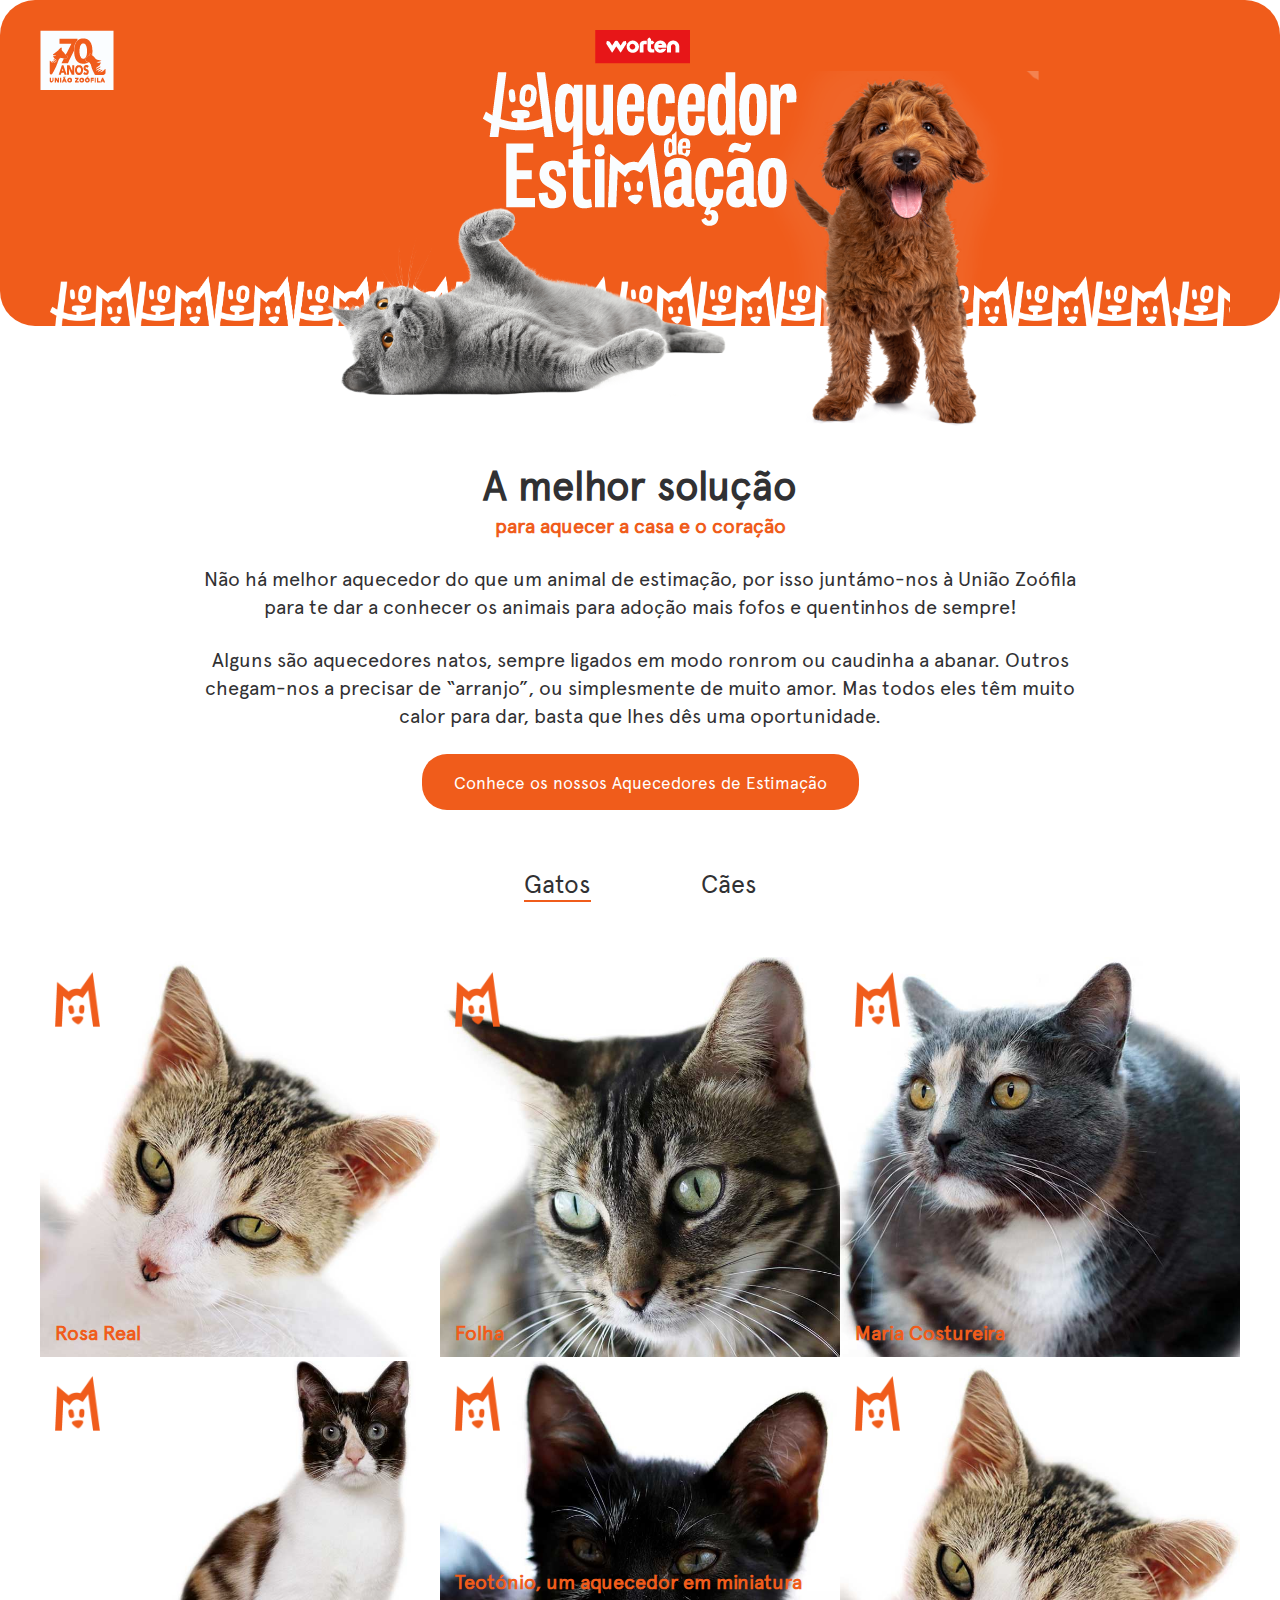
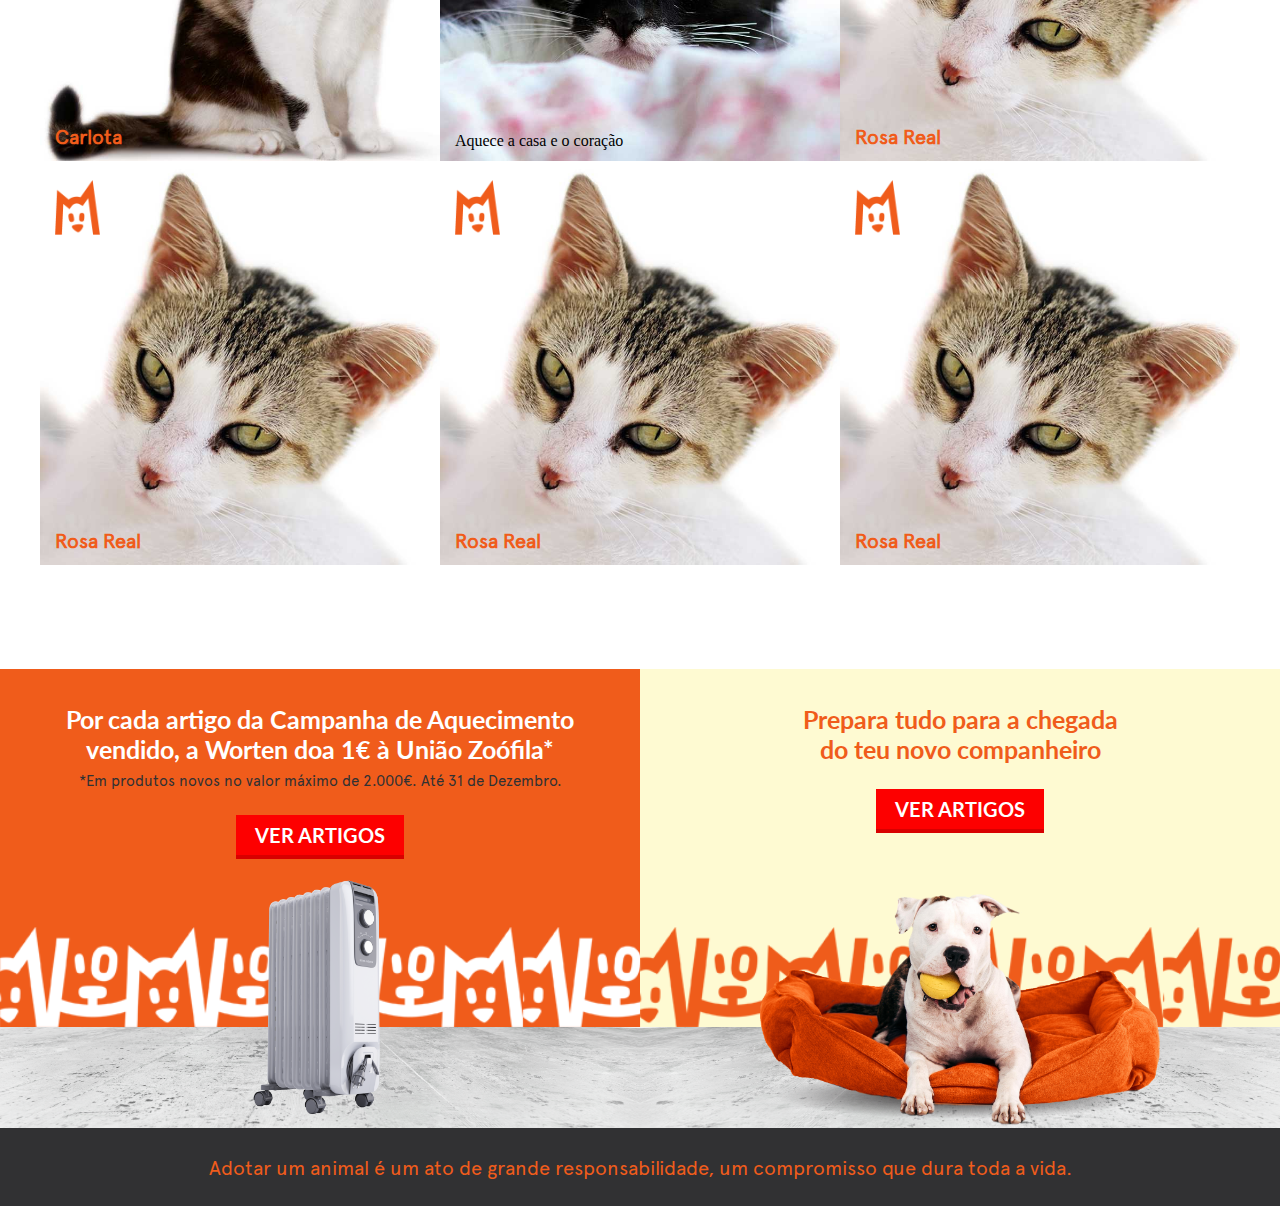
==== commit 14f91ac1: "new index change" ====
--- a/worten-pet/index.html
+++ b/worten-pet/index.html
@@ -1,53 +1,53 @@
 <!doctype html>
 <html lang="en">
 <head>
-  <!-- Required meta tags -->
-  <meta charset="utf-8">
-  <meta name="viewport" content="width=device-width, initial-scale=1">
-
-  <!-- main CSS -->
-  <link rel="stylesheet" href="main.css">
-  <title>Worten</title>
+    <!-- Required meta tags -->
+    <meta charset="utf-8">
+    <meta name="viewport" content="width=device-width, initial-scale=1">
+
+    <!-- main CSS -->
+    <link rel="stylesheet" href="main.css">
+    <title>Worten</title>
 
 </head>
 <body>
 <!-- ======================= TOp Banner Section Open ====================================  -->
 
 <div class="pet-banner">
-  <div class="pet-container">
-    <img src="images/70year.png" class="small-logo" alt="Worten">
-    <img src="images/pet-logo.png" class="pet__top-logo" alt="Worten">
-  </div>
-  <!--     pets images -->
-  <img src="images/cat.png" class="pet-cat" alt="">
-  <img src="images/dog.png" class="pet-dog" alt="">
-
-  <div class="pet-bottom-line">
-  </div>
+    <div class="pet-container">
+        <img src="images/70year.png" class="small-logo" alt="Worten">
+        <img src="images/pet-logo.png" class="pet__top-logo" alt="Worten">
+    </div>
+    <!--     pets images -->
+    <img src="images/cat.png" class="pet-cat" alt="">
+    <img src="images/dog.png" class="pet-dog" alt="">
+
+    <div class="pet-bottom-line">
+    </div>
 </div>
 
 <!-- ======================= TOp Banner Section Close  ====================================  -->
 
 <!-- ======================= TOp Banner content Section Open  ====================================  -->
 <div class="pet-container">
-  <div class="pet-row">
-    <div class="pet__content">
-      <h2>A melhor solução</h2>
-      <h4>para aquecer a casa e o coração</h4>
-      <p>
-        Não há melhor aquecedor do que um animal de estimação, por isso juntámo-nos à União Zoófila para te dar
-        a conhecer os animais para adoção mais fofos e quentinhos de sempre!
-      </p>
-      <p>
-        Alguns são aquecedores natos, sempre ligados em modo ronrom ou caudinha a abanar. Outros chegam-nos a
-        precisar de “arranjo”, ou simplesmente de muito amor. Mas todos eles têm muito calor para dar, basta que
-        lhes dês uma oportunidade.
-      </p>
-      <div class="pet__link">
-        <a href="#">Conhece os nossos Aquecedores de Estimação</a>
-      </div>
+    <div class="pet-row">
+        <div class="pet__content">
+            <h2>A melhor solução</h2>
+            <h4>para aquecer a casa e o coração</h4>
+            <p>
+                Não há melhor aquecedor do que um animal de estimação, por isso juntámo-nos à União Zoófila para te dar
+                a conhecer os animais para adoção mais fofos e quentinhos de sempre!
+            </p>
+            <p>
+                Alguns são aquecedores natos, sempre ligados em modo ronrom ou caudinha a abanar. Outros chegam-nos a
+                precisar de “arranjo”, ou simplesmente de muito amor. Mas todos eles têm muito calor para dar, basta que
+                lhes dês uma oportunidade.
+            </p>
+            <div class="pet__link">
+                <a href="#">Conhece os nossos Aquecedores de Estimação</a>
+            </div>
+        </div>
     </div>
-  </div>
 </div>
 <!-- ======================= TOp Banner content Section Close   ====================================  -->
 
@@ -59,842 +59,844 @@
 
 <!-- ======================= CAt DOg Tab Section Open   ====================================  -->
 <div class="pet-container pet__dog__cat">
-  <div class="pet-row">
-    <div class="pet__dogcat__nav">
-      <ul>
-        <li class="active"><a href="#" data-tab__class=".pet__cat">Gatos</a></li>
-        <li><a href="#" data-tab__class=".pet__dog"> Cães</a></li>
-      </ul>
+    <div class="pet-row">
+        <div class="pet__dogcat__nav">
+            <ul>
+                <li class="active"><a href="#" data-tab__class=".pet__cat">Gatos</a></li>
+                <li><a href="#" data-tab__class=".pet__dog"> Cães</a></li>
+            </ul>
+        </div>
+        <div class="pet-row pet__cat active">
+            <div class="pet__row__inner">
+                <div data-pr="pr__1" class="pet__row__item ">
+                    <div class="pet_ola_rel">
+                        <img src="images/gatos/rosa-real.jpg" class="pet-img" alt="">
+                        <a href="#" class="pet__close-btn" data-pr="pr__1"> <img src="images/close.png" alt=""> </a>
+                        <div class="pet__row__item-display">
+                            <img src="images/gatos/icon.png" alt="">
+                            <h3>Rosa Real</h3>
+                        </div>
+                        <div class="pet__item-overlay">
+                            <h2>Rosa Real</h2>
+                            <p>
+                                <strong> Meiguice em modo full-on</strong> <br>
+                                Aquece a casa e o coração
+                            </p>
+                            <a href="#" data-pr="pr__1"> <img src="images/arrow.png" alt=""> </a>
+                        </div>
+                    </div>
+
+
+                </div>
+                <div class="pet__row__item__info pr__1">
+                    <p>A Rosa Real é uma gatinha extremamente meiga. Adora atenção e todo o carinho que lhe possamos
+                        dar. É muito conversadora e anda sempre atrás de nós a pedir atenção. É uma gatinha ciumenta,
+                        pelo que não gosta muito de outros gatos. Procura uma família que a estime no resto da sua longa
+                        vida e que não se importe que ela seja FIV positiva.</p>
+
+                    <div class="pet__short__des">
+                        <div class="pet__left-info">
+                            <h3>Género</h3>
+                            <p>Feminino (esterilizada)</p>
+
+                            <h3>Tempo em</h3>
+                            <p> 3 meses</p>
+                        </div>
+                        <div class="pet__mid-info">
+                            <h3>Idade</h3>
+                            <p>Feminino (esterilizada)</p>
+
+                            <h3>Raça</h3>
+                            <p> Europeu Comum (indefinida)</p>
+
+                        </div>
+                        <div class="pet__right-info">
+                            <a href="#"> Quero adotar! </a>
+                        </div>
+                    </div>
+                </div>
+
+
+                <div data-pr="pr__2" class="pet__row__item ">
+                    <div class="pet_ola_rel">
+                        <img src="images/gatos/folha.jpg" class="pet-img" alt="">
+                        <a href="#" class="pet__close-btn" data-pr="pr__1"> <img src="images/close.png" alt=""> </a>
+                        <div class="pet__row__item-display">
+                            <img src="images/gatos/icon.png" alt="">
+                            <h3>Folha</h3>
+                        </div>
+                        <div class="pet__item-overlay">
+                            <h2>Folha</h2>
+                            <p>
+                                <strong> Folha, uma manta de pelo adorável </strong> <br>
+                                Aquece a casa e o coração
+                            </p>
+                            <a href="#" data-pr="pr__1"> <img src="images/arrow.png" alt=""> </a>
+                        </div>
+                    </div>
+                </div>
+                <div class="pet__row__item__info pr__2">
+                    <p>A Folha é uma gatinha maravilhosa. Adora muitos mimos, festas e toda a atenção do mundo. É uma
+                        gatinha bastante ciumenta com os outros gatos, por querer a atenção toda apenas para si. A Folha
+                        procura agora uma família que a estime no resto da sua longa vida.</p>
+
+                    <div class="pet__short__des">
+                        <div class="pet__left-info">
+                            <h3>Género</h3>
+                            <p>Feminino (esterilizada)</p>
+
+                            <h3>Tempo em</h3>
+                            <p></p>
+                        </div>
+                        <div class="pet__mid-info">
+                            <h3>Idade</h3>
+                            <p>5 anos e 4 meses </p>
+
+                            <h3>Raça</h3>
+                            <p> Europeu Comum (indefinida)</p>
+
+                        </div>
+                        <div class="pet__right-info">
+                            <a href="#"> Quero adotar! </a>
+                        </div>
+                    </div>
+                </div>
+
+
+                <div data-pr="pr__3" class="pet__row__item ">
+                    <div class="pet_ola_rel">
+                        <img src="images/gatos/maria.jpg" class="pet-img" alt="">
+                        <a href="#" class="pet__close-btn" data-pr="pr__1"> <img src="images/close.png" alt=""> </a>
+                        <div class="pet__row__item-display">
+                            <img src="images/gatos/icon.png" alt="">
+                            <h3>Maria Costureira</h3>
+                        </div>
+                        <div class="pet__item-overlay">
+                            <h2>Maria Costureira</h2>
+                            <p>
+                                <strong> Maria Costureira, toda ela personalidade</strong> <br>
+                                Aquece a casa e o coração
+                            </p>
+                            <a href="#" data-pr="pr__1"> <img src="images/arrow.png" alt=""> </a>
+                        </div>
+                    </div>
+                </div>
+                <div class="pet__row__item__info pr__3">
+                    <p>A Maria Costureira é uma gata cheia de personalidade. Não é facilmente conquistada, pois gosta
+                        muito do seu sossego e que respeitem o seu espaço. Precisa de tempo, carinho e muita dedicação
+                        para ganhar mais confiança nas pessoas e vir a perceber que a nossa atenção e mimos são algo
+                        positivo. Deverá ser adotada por alguém que não tenha outros gatos ou cães.</p>
+
+                    <div class="pet__short__des">
+                        <div class="pet__left-info">
+                            <h3>Género</h3>
+                            <p>Feminino (esterilizada)</p>
+
+                            <h3>Tempo em</h3>
+                            <p></p>
+                        </div>
+                        <div class="pet__mid-info">
+                            <h3>Idade</h3>
+                            <p>7 anos e 5 meses</p>
+
+                            <h3>Raça</h3>
+                            <p> Europeu Comum (indefinida)</p>
+
+                        </div>
+                        <div class="pet__right-info">
+                            <a href="#"> Quero adotar! </a>
+                        </div>
+                    </div>
+                </div>
+
+            </div>
+
+
+            <div class="pet__row__inner">
+                <div data-pr="pr__1" class="pet__row__item ">
+                    <div class="pet_ola_rel">
+                        <img src="images/gatos/carlota.jpg" class="pet-img" alt="">
+                        <a href="#" class="pet__close-btn" data-pr="pr__1"> <img src="images/close.png" alt=""> </a>
+                        <div class="pet__row__item-display">
+                            <img src="images/gatos/icon.png" alt="">
+                            <h3>Carlota</h3>
+                        </div>
+                        <div class="pet__item-overlay">
+                            <h2>Carlota</h2>
+                            <p>
+                                <strong>Carlota, a energia não se esgota</strong> <br>
+                                Aquece a casa e o coração
+                            </p>
+                            <a href="#" data-pr="pr__1"> <img src="images/arrow.png" alt=""> </a>
+                        </div>
+                    </div>
+
+
+                </div>
+                <div class="pet__row__item__info pr__1">
+                    <p> A Carlota é uma gatinha jovem e com muita energia. É extremamente brincalhona e curiosa. Gosta
+                        da nossa atenção e de mimos, mas tem uma personalidade forte. Não gosta de outros gatos. A
+                        Carlota procura agora uma família que a estime no resto da sua longa vida.</p>
+
+                    <div class="pet__short__des">
+                        <div class="pet__left-info">
+                            <h3>Género</h3>
+                            <p>Feminino (esterilizada)</p>
+
+                            <h3>Tempo em</h3>
+                            <p> </p>
+                        </div>
+                        <div class="pet__mid-info">
+                            <h3>Idade</h3>
+                            <p>3 anos e 3 meses  </p>
+
+                            <h3>Raça</h3>
+                            <p> Europeu Comum (indefinida)</p>
+
+                        </div>
+                        <div class="pet__right-info">
+                            <a href="#"> Quero adotar! </a>
+                        </div>
+                    </div>
+                </div>
+
+                <div data-pr="pr__2" class="pet__row__item ">
+                    <div class="pet_ola_rel">
+                        <img src="images/gatos/teotonio.jpg" class="pet-img" alt="">
+                        <a href="#" class="pet__close-btn" data-pr="pr__1"> <img src="images/close.png" alt=""> </a>
+                        <div class="pet__row__item-display">
+                            <img src="images/gatos/icon.png" alt="">
+                            <h3>Teotónio, um aquecedor em miniatura</h3>
+                            <p>Aquece a casa e o coração</p>
+                        </div>
+                        <div class="pet__item-overlay">
+                            <h2>Rosa Real</h2>
+                            <p>
+                                <strong> Meiguice em modo full-on</strong> <br>
+                                Aquece a casa e o coração
+                            </p>
+                            <a href="#" data-pr="pr__1"> <img src="images/arrow.png" alt=""> </a>
+                        </div>
+                    </div>
+
+                </div>
+                <div class="pet__row__item__info pr__2">
+                    <p>A Rosa Real é uma gatinha extremamente meiga. Adora atenção e todo o carinho que lhe possamos
+                        dar. É muito conversadora e anda sempre atrás de nós a pedir atenção. É uma gatinha ciumenta,
+                        pelo que não gosta muito de outros gatos. Procura uma família que a estime no resto da sua longa
+                        vida e que não se importe que ela seja FIV positiva.</p>
+
+                    <div class="pet__short__des">
+                        <div class="pet__left-info">
+                            <h3>Género</h3>
+                            <p>Feminino (esterilizada)</p>
+
+                            <h3>Tempo em</h3>
+                            <p> 3 meses</p>
+                        </div>
+                        <div class="pet__mid-info">
+                            <h3>Idade</h3>
+                            <p>Feminino (esterilizada)</p>
+
+                            <h3>Raça</h3>
+                            <p> Europeu Comum (indefinida)</p>
+
+                        </div>
+                        <div class="pet__right-info">
+                            <a href="#"> Quero adotar! </a>
+                        </div>
+                    </div>
+                </div>
+
+
+                <div data-pr="pr__3" class="pet__row__item ">
+                    <div class="pet_ola_rel">
+                        <img src="images/gatos/rosa-real.jpg" class="pet-img" alt="">
+                        <a href="#" class="pet__close-btn" data-pr="pr__1"> <img src="images/close.png" alt=""> </a>
+                        <div class="pet__row__item-display">
+                            <img src="images/gatos/icon.png" alt="">
+                            <h3>Rosa Real</h3>
+                        </div>
+                        <div class="pet__item-overlay">
+                            <h2>Rosa Real</h2>
+                            <p>
+                                <strong> Meiguice em modo full-on</strong> <br>
+                                Aquece a casa e o coração
+                            </p>
+                            <a href="#" data-pr="pr__1"> <img src="images/arrow.png" alt=""> </a>
+                        </div>
+                    </div>
+
+                </div>
+                <div class="pet__row__item__info pr__3">
+                    <p>A Rosa Real é uma gatinha extremamente meiga. Adora atenção e todo o carinho que lhe possamos
+                        dar. É muito conversadora e anda sempre atrás de nós a pedir atenção. É uma gatinha ciumenta,
+                        pelo que não gosta muito de outros gatos. Procura uma família que a estime no resto da sua longa
+                        vida e que não se importe que ela seja FIV positiva.</p>
+
+                    <div class="pet__short__des">
+                        <div class="pet__left-info">
+                            <h3>Género</h3>
+                            <p>Feminino (esterilizada)</p>
+
+                            <h3>Tempo em</h3>
+                            <p> 3 meses</p>
+                        </div>
+                        <div class="pet__mid-info">
+                            <h3>Idade</h3>
+                            <p>Feminino (esterilizada)</p>
+
+                            <h3>Raça</h3>
+                            <p> Europeu Comum (indefinida)</p>
+
+                        </div>
+                        <div class="pet__right-info">
+                            <a href="#"> Quero adotar! </a>
+                        </div>
+                    </div>
+                </div>
+
+            </div>
+            <div class="pet__row__inner">
+                <div data-pr="pr__1" class="pet__row__item ">
+                    <div class="pet_ola_rel">
+                        <img src="images/gatos/rosa-real.jpg" class="pet-img" alt="">
+                        <a href="#" class="pet__close-btn" data-pr="pr__1"> <img src="images/close.png" alt=""> </a>
+                        <div class="pet__row__item-display">
+                            <img src="images/gatos/icon.png" alt="">
+                            <h3>Rosa Real</h3>
+                        </div>
+                        <div class="pet__item-overlay">
+                            <h2>Rosa Real</h2>
+                            <p>
+                                <strong> Meiguice em modo full-on</strong> <br>
+                                Aquece a casa e o coração
+                            </p>
+                            <a href="#" data-pr="pr__1"> <img src="images/arrow.png" alt=""> </a>
+                        </div>
+                    </div>
+
+
+                </div>
+                <div class="pet__row__item__info pr__1">
+                    <p>A Rosa Real é uma gatinha extremamente meiga. Adora atenção e todo o carinho que lhe possamos
+                        dar. É muito conversadora e anda sempre atrás de nós a pedir atenção. É uma gatinha ciumenta,
+                        pelo que não gosta muito de outros gatos. Procura uma família que a estime no resto da sua longa
+                        vida e que não se importe que ela seja FIV positiva.</p>
+
+                    <div class="pet__short__des">
+                        <div class="pet__left-info">
+                            <h3>Género</h3>
+                            <p>Feminino (esterilizada)</p>
+
+                            <h3>Tempo em</h3>
+                            <p> 3 meses</p>
+                        </div>
+                        <div class="pet__mid-info">
+                            <h3>Idade</h3>
+                            <p>Feminino (esterilizada)</p>
+
+                            <h3>Raça</h3>
+                            <p> Europeu Comum (indefinida)</p>
+
+                        </div>
+                        <div class="pet__right-info">
+                            <a href="#"> Quero adotar! </a>
+                        </div>
+                    </div>
+                </div>
+
+                <div data-pr="pr__2" class="pet__row__item ">
+                    <div class="pet_ola_rel">
+                        <img src="images/gatos/rosa-real.jpg" class="pet-img" alt="">
+                        <a href="#" class="pet__close-btn" data-pr="pr__1"> <img src="images/close.png" alt=""> </a>
+                        <div class="pet__row__item-display">
+                            <img src="images/gatos/icon.png" alt="">
+                            <h3>Rosa Real</h3>
+                        </div>
+                        <div class="pet__item-overlay">
+                            <h2>Rosa Real</h2>
+                            <p>
+                                <strong> Meiguice em modo full-on</strong> <br>
+                                Aquece a casa e o coração
+                            </p>
+                            <a href="#" data-pr="pr__1"> <img src="images/arrow.png" alt=""> </a>
+                        </div>
+                    </div>
+
+                </div>
+                <div class="pet__row__item__info pr__2">
+                    <p>A Rosa Real é uma gatinha extremamente meiga. Adora atenção e todo o carinho que lhe possamos
+                        dar. É muito conversadora e anda sempre atrás de nós a pedir atenção. É uma gatinha ciumenta,
+                        pelo que não gosta muito de outros gatos. Procura uma família que a estime no resto da sua longa
+                        vida e que não se importe que ela seja FIV positiva.</p>
+
+                    <div class="pet__short__des">
+                        <div class="pet__left-info">
+                            <h3>Género</h3>
+                            <p>Feminino (esterilizada)</p>
+
+                            <h3>Tempo em</h3>
+                            <p> 3 meses</p>
+                        </div>
+                        <div class="pet__mid-info">
+                            <h3>Idade</h3>
+                            <p>Feminino (esterilizada)</p>
+
+                            <h3>Raça</h3>
+                            <p> Europeu Comum (indefinida)</p>
+
+                        </div>
+                        <div class="pet__right-info">
+                            <a href="#"> Quero adotar! </a>
+                        </div>
+                    </div>
+                </div>
+
+
+                <div data-pr="pr__3" class="pet__row__item ">
+                    <div class="pet_ola_rel">
+                        <img src="images/gatos/rosa-real.jpg" class="pet-img" alt="">
+                        <a href="#" class="pet__close-btn" data-pr="pr__1"> <img src="images/close.png" alt=""> </a>
+                        <div class="pet__row__item-display">
+                            <img src="images/gatos/icon.png" alt="">
+                            <h3>Rosa Real</h3>
+                        </div>
+                        <div class="pet__item-overlay">
+                            <h2>Rosa Real</h2>
+                            <p>
+                                <strong> Meiguice em modo full-on</strong> <br>
+                                Aquece a casa e o coração
+                            </p>
+                            <a href="#" data-pr="pr__1"> <img src="images/arrow.png" alt=""> </a>
+                        </div>
+                    </div>
+
+                </div>
+                <div class="pet__row__item__info pr__3">
+                    <p>A Rosa Real é uma gatinha extremamente meiga. Adora atenção e todo o carinho que lhe possamos
+                        dar. É muito conversadora e anda sempre atrás de nós a pedir atenção. É uma gatinha ciumenta,
+                        pelo que não gosta muito de outros gatos. Procura uma família que a estime no resto da sua longa
+                        vida e que não se importe que ela seja FIV positiva.</p>
+
+                    <div class="pet__short__des">
+                        <div class="pet__left-info">
+                            <h3>Género</h3>
+                            <p>Feminino (esterilizada)</p>
+
+                            <h3>Tempo em</h3>
+                            <p> 3 meses</p>
+                        </div>
+                        <div class="pet__mid-info">
+                            <h3>Idade</h3>
+                            <p>Feminino (esterilizada)</p>
+
+                            <h3>Raça</h3>
+                            <p> Europeu Comum (indefinida)</p>
+
+                        </div>
+                        <div class="pet__right-info">
+                            <a href="#"> Quero adotar! </a>
+                        </div>
+                    </div>
+                </div>
+
+            </div>
+
+
+        </div>
+        <div class="pet-row pet__dog">
+            <div class="pet__row__inner">
+                <div data-pr="pr__1" class="pet__row__item ">
+                    <div class="pet_ola_rel">
+                        <img src="images/gatos/rosa-real.jpg" class="pet-img" alt="">
+                        <a href="#" class="pet__close-btn" data-pr="pr__1"> <img src="images/close.png" alt=""> </a>
+                        <div class="pet__row__item-display">
+                            <img src="images/gatos/icon.png" alt="">
+                            <h3>Rosa Real</h3>
+                        </div>
+                        <div class="pet__item-overlay">
+                            <h2>Rosa Real</h2>
+                            <p>
+                                <strong> Meiguice em modo full-on</strong> <br>
+                                Aquece a casa e o coração
+                            </p>
+                            <a href="#" data-pr="pr__1"> <img src="images/arrow.png" alt=""> </a>
+                        </div>
+                    </div>
+
+
+                </div>
+                <div class="pet__row__item__info pr__1">
+                    <p>A Rosa Real é uma gatinha extremamente meiga. Adora atenção e todo o carinho que lhe possamos
+                        dar. É muito conversadora e anda sempre atrás de nós a pedir atenção. É uma gatinha ciumenta,
+                        pelo que não gosta muito de outros gatos. Procura uma família que a estime no resto da sua longa
+                        vida e que não se importe que ela seja FIV positiva.</p>
+
+                    <div class="pet__short__des">
+                        <div class="pet__left-info">
+                            <h3>Género</h3>
+                            <p>Feminino (esterilizada)</p>
+
+                            <h3>Tempo em</h3>
+                            <p> 3 meses</p>
+                        </div>
+                        <div class="pet__mid-info">
+                            <h3>Idade</h3>
+                            <p>Feminino (esterilizada)</p>
+
+                            <h3>Raça</h3>
+                            <p> Europeu Comum (indefinida)</p>
+
+                        </div>
+                        <div class="pet__right-info">
+                            <a href="#"> Quero adotar! </a>
+                        </div>
+                    </div>
+                </div>
+
+                <div data-pr="pr__2" class="pet__row__item ">
+                    <div class="pet_ola_rel">
+                        <img src="images/gatos/rosa-real.jpg" class="pet-img" alt="">
+                        <a href="#" class="pet__close-btn" data-pr="pr__1"> <img src="images/close.png" alt=""> </a>
+                        <div class="pet__row__item-display">
+                            <img src="images/gatos/icon.png" alt="">
+                            <h3>Rosa Real</h3>
+                        </div>
+                        <div class="pet__item-overlay">
+                            <h2>Rosa Real</h2>
+                            <p>
+                                <strong> Meiguice em modo full-on</strong> <br>
+                                Aquece a casa e o coração
+                            </p>
+                            <a href="#" data-pr="pr__1"> <img src="images/arrow.png" alt=""> </a>
+                        </div>
+                    </div>
+
+                </div>
+                <div class="pet__row__item__info pr__2">
+                    <p>A Rosa Real é uma gatinha extremamente meiga. Adora atenção e todo o carinho que lhe possamos
+                        dar. É muito conversadora e anda sempre atrás de nós a pedir atenção. É uma gatinha ciumenta,
+                        pelo que não gosta muito de outros gatos. Procura uma família que a estime no resto da sua longa
+                        vida e que não se importe que ela seja FIV positiva.</p>
+
+                    <div class="pet__short__des">
+                        <div class="pet__left-info">
+                            <h3>Género</h3>
+                            <p>Feminino (esterilizada)</p>
+
+                            <h3>Tempo em</h3>
+                            <p> 3 meses</p>
+                        </div>
+                        <div class="pet__mid-info">
+                            <h3>Idade</h3>
+                            <p>Feminino (esterilizada)</p>
+
+                            <h3>Raça</h3>
+                            <p> Europeu Comum (indefinida)</p>
+
+                        </div>
+                        <div class="pet__right-info">
+                            <a href="#"> Quero adotar! </a>
+                        </div>
+                    </div>
+                </div>
+
+
+                <div data-pr="pr__3" class="pet__row__item ">
+                    <div class="pet_ola_rel">
+                        <img src="images/gatos/rosa-real.jpg" class="pet-img" alt="">
+                        <a href="#" class="pet__close-btn" data-pr="pr__1"> <img src="images/close.png" alt=""> </a>
+                        <div class="pet__row__item-display">
+                            <img src="images/gatos/icon.png" alt="">
+                            <h3>Rosa Real</h3>
+                        </div>
+                        <div class="pet__item-overlay">
+                            <h2>Rosa Real</h2>
+                            <p>
+                                <strong> Meiguice em modo full-on</strong> <br>
+                                Aquece a casa e o coração
+                            </p>
+                            <a href="#" data-pr="pr__1"> <img src="images/arrow.png" alt=""> </a>
+                        </div>
+                    </div>
+
+                </div>
+                <div class="pet__row__item__info pr__3">
+                    <p>A Rosa Real é uma gatinha extremamente meiga. Adora atenção e todo o carinho que lhe possamos
+                        dar. É muito conversadora e anda sempre atrás de nós a pedir atenção. É uma gatinha ciumenta,
+                        pelo que não gosta muito de outros gatos. Procura uma família que a estime no resto da sua longa
+                        vida e que não se importe que ela seja FIV positiva.</p>
+
+                    <div class="pet__short__des">
+                        <div class="pet__left-info">
+                            <h3>Género</h3>
+                            <p>Feminino (esterilizada)</p>
+
+                            <h3>Tempo em</h3>
+                            <p> 3 meses</p>
+                        </div>
+                        <div class="pet__mid-info">
+                            <h3>Idade</h3>
+                            <p>Feminino (esterilizada)</p>
+
+                            <h3>Raça</h3>
+                            <p> Europeu Comum (indefinida)</p>
+
+                        </div>
+                        <div class="pet__right-info">
+                            <a href="#"> Quero adotar! </a>
+                        </div>
+                    </div>
+                </div>
+
+            </div>
+            <div class="pet__row__inner">
+                <div data-pr="pr__1" class="pet__row__item ">
+                    <div class="pet_ola_rel">
+                        <img src="images/gatos/rosa-real.jpg" class="pet-img" alt="">
+                        <a href="#" class="pet__close-btn" data-pr="pr__1"> <img src="images/close.png" alt=""> </a>
+                        <div class="pet__row__item-display">
+                            <img src="images/gatos/icon.png" alt="">
+                            <h3>Rosa Real</h3>
+                        </div>
+                        <div class="pet__item-overlay">
+                            <h2>Rosa Real</h2>
+                            <p>
+                                <strong> Meiguice em modo full-on</strong> <br>
+                                Aquece a casa e o coração
+                            </p>
+                            <a href="#" data-pr="pr__1"> <img src="images/arrow.png" alt=""> </a>
+                        </div>
+                    </div>
+
+
+                </div>
+                <div class="pet__row__item__info pr__1">
+                    <p>A Rosa Real é uma gatinha extremamente meiga. Adora atenção e todo o carinho que lhe possamos
+                        dar. É muito conversadora e anda sempre atrás de nós a pedir atenção. É uma gatinha ciumenta,
+                        pelo que não gosta muito de outros gatos. Procura uma família que a estime no resto da sua longa
+                        vida e que não se importe que ela seja FIV positiva.</p>
+
+                    <div class="pet__short__des">
+                        <div class="pet__left-info">
+                            <h3>Género</h3>
+                            <p>Feminino (esterilizada)</p>
+
+                            <h3>Tempo em</h3>
+                            <p> 3 meses</p>
+                        </div>
+                        <div class="pet__mid-info">
+                            <h3>Idade</h3>
+                            <p>Feminino (esterilizada)</p>
+
+                            <h3>Raça</h3>
+                            <p> Europeu Comum (indefinida)</p>
+
+                        </div>
+                        <div class="pet__right-info">
+                            <a href="#"> Quero adotar! </a>
+                        </div>
+                    </div>
+                </div>
+
+                <div data-pr="pr__2" class="pet__row__item ">
+                    <div class="pet_ola_rel">
+                        <img src="images/gatos/rosa-real.jpg" class="pet-img" alt="">
+                        <a href="#" class="pet__close-btn" data-pr="pr__1"> <img src="images/close.png" alt=""> </a>
+                        <div class="pet__row__item-display">
+                            <img src="images/gatos/icon.png" alt="">
+                            <h3>Rosa Real</h3>
+                        </div>
+                        <div class="pet__item-overlay">
+                            <h2>Rosa Real</h2>
+                            <p>
+                                <strong> Meiguice em modo full-on</strong> <br>
+                                Aquece a casa e o coração
+                            </p>
+                            <a href="#" data-pr="pr__1"> <img src="images/arrow.png" alt=""> </a>
+                        </div>
+                    </div>
+
+                </div>
+                <div class="pet__row__item__info pr__2">
+                    <p>A Rosa Real é uma gatinha extremamente meiga. Adora atenção e todo o carinho que lhe possamos
+                        dar. É muito conversadora e anda sempre atrás de nós a pedir atenção. É uma gatinha ciumenta,
+                        pelo que não gosta muito de outros gatos. Procura uma família que a estime no resto da sua longa
+                        vida e que não se importe que ela seja FIV positiva.</p>
+
+                    <div class="pet__short__des">
+                        <div class="pet__left-info">
+                            <h3>Género</h3>
+                            <p>Feminino (esterilizada)</p>
+
+                            <h3>Tempo em</h3>
+                            <p> 3 meses</p>
+                        </div>
+                        <div class="pet__mid-info">
+                            <h3>Idade</h3>
+                            <p>Feminino (esterilizada)</p>
+
+                            <h3>Raça</h3>
+                            <p> Europeu Comum (indefinida)</p>
+
+                        </div>
+                        <div class="pet__right-info">
+                            <a href="#"> Quero adotar! </a>
+                        </div>
+                    </div>
+                </div>
+
+
+                <div data-pr="pr__3" class="pet__row__item ">
+                    <div class="pet_ola_rel">
+                        <img src="images/gatos/rosa-real.jpg" class="pet-img" alt="">
+                        <a href="#" class="pet__close-btn" data-pr="pr__1"> <img src="images/close.png" alt=""> </a>
+                        <div class="pet__row__item-display">
+                            <img src="images/gatos/icon.png" alt="">
+                            <h3>Rosa Real</h3>
+                        </div>
+                        <div class="pet__item-overlay">
+                            <h2>Rosa Real</h2>
+                            <p>
+                                <strong> Meiguice em modo full-on</strong> <br>
+                                Aquece a casa e o coração
+                            </p>
+                            <a href="#" data-pr="pr__1"> <img src="images/arrow.png" alt=""> </a>
+                        </div>
+                    </div>
+
+                </div>
+                <div class="pet__row__item__info pr__3">
+                    <p>A Rosa Real é uma gatinha extremamente meiga. Adora atenção e todo o carinho que lhe possamos
+                        dar. É muito conversadora e anda sempre atrás de nós a pedir atenção. É uma gatinha ciumenta,
+                        pelo que não gosta muito de outros gatos. Procura uma família que a estime no resto da sua longa
+                        vida e que não se importe que ela seja FIV positiva.</p>
+
+                    <div class="pet__short__des">
+                        <div class="pet__left-info">
+                            <h3>Género</h3>
+                            <p>Feminino (esterilizada)</p>
+
+                            <h3>Tempo em</h3>
+                            <p> 3 meses</p>
+                        </div>
+                        <div class="pet__mid-info">
+                            <h3>Idade</h3>
+                            <p>Feminino (esterilizada)</p>
+
+                            <h3>Raça</h3>
+                            <p> Europeu Comum (indefinida)</p>
+
+                        </div>
+                        <div class="pet__right-info">
+                            <a href="#"> Quero adotar! </a>
+                        </div>
+                    </div>
+                </div>
+
+            </div>
+            <div class="pet__row__inner">
+                <div data-pr="pr__1" class="pet__row__item ">
+                    <div class="pet_ola_rel">
+                        <img src="images/gatos/rosa-real.jpg" class="pet-img" alt="">
+                        <a href="#" class="pet__close-btn" data-pr="pr__1"> <img src="images/close.png" alt=""> </a>
+                        <div class="pet__row__item-display">
+                            <img src="images/gatos/icon.png" alt="">
+                            <h3>Rosa Real</h3>
+                        </div>
+                        <div class="pet__item-overlay">
+                            <h2>Rosa Real</h2>
+                            <p>
+                                <strong> Meiguice em modo full-on</strong> <br>
+                                Aquece a casa e o coração
+                            </p>
+                            <a href="#" data-pr="pr__1"> <img src="images/arrow.png" alt=""> </a>
+                        </div>
+                    </div>
+
+
+                </div>
+                <div class="pet__row__item__info pr__1">
+                    <p>A Rosa Real é uma gatinha extremamente meiga. Adora atenção e todo o carinho que lhe possamos
+                        dar. É muito conversadora e anda sempre atrás de nós a pedir atenção. É uma gatinha ciumenta,
+                        pelo que não gosta muito de outros gatos. Procura uma família que a estime no resto da sua longa
+                        vida e que não se importe que ela seja FIV positiva.</p>
+
+                    <div class="pet__short__des">
+                        <div class="pet__left-info">
+                            <h3>Género</h3>
+                            <p>Feminino (esterilizada)</p>
+
+                            <h3>Tempo em</h3>
+                            <p> 3 meses</p>
+                        </div>
+                        <div class="pet__mid-info">
+                            <h3>Idade</h3>
+                            <p>Feminino (esterilizada)</p>
+
+                            <h3>Raça</h3>
+                            <p> Europeu Comum (indefinida)</p>
+
+                        </div>
+                        <div class="pet__right-info">
+                            <a href="#"> Quero adotar! </a>
+                        </div>
+                    </div>
+                </div>
+
+                <div data-pr="pr__2" class="pet__row__item ">
+                    <div class="pet_ola_rel">
+                        <img src="images/gatos/rosa-real.jpg" class="pet-img" alt="">
+                        <a href="#" class="pet__close-btn" data-pr="pr__1"> <img src="images/close.png" alt=""> </a>
+                        <div class="pet__row__item-display">
+                            <img src="images/gatos/icon.png" alt="">
+                            <h3>Rosa Real</h3>
+                        </div>
+                        <div class="pet__item-overlay">
+                            <h2>Rosa Real</h2>
+                            <p>
+                                <strong> Meiguice em modo full-on</strong> <br>
+                                Aquece a casa e o coração
+                            </p>
+                            <a href="#" data-pr="pr__1"> <img src="images/arrow.png" alt=""> </a>
+                        </div>
+                    </div>
+
+                </div>
+                <div class="pet__row__item__info pr__2">
+                    <p>A Rosa Real é uma gatinha extremamente meiga. Adora atenção e todo o carinho que lhe possamos
+                        dar. É muito conversadora e anda sempre atrás de nós a pedir atenção. É uma gatinha ciumenta,
+                        pelo que não gosta muito de outros gatos. Procura uma família que a estime no resto da sua longa
+                        vida e que não se importe que ela seja FIV positiva.</p>
+
+                    <div class="pet__short__des">
+                        <div class="pet__left-info">
+                            <h3>Género</h3>
+                            <p>Feminino (esterilizada)</p>
+
+                            <h3>Tempo em</h3>
+                            <p> 3 meses</p>
+                        </div>
+                        <div class="pet__mid-info">
+                            <h3>Idade</h3>
+                            <p>Feminino (esterilizada)</p>
+
+                            <h3>Raça</h3>
+                            <p> Europeu Comum (indefinida)</p>
+
+                        </div>
+                        <div class="pet__right-info">
+                            <a href="#"> Quero adotar! </a>
+                        </div>
+                    </div>
+                </div>
+
+
+            </div>
+
+        </div>
     </div>
-    <div class="pet-row pet__cat active">
-      <div class="pet__row__inner">
-        <div data-pr="pr__1" class="pet__row__item ">
-          <div class="pet_ola_rel">
-            <img src="images/gatos/rosa-real.jpg" class="pet-img" alt="">
-            <a href="#" class="pet__close-btn" data-pr="pr__1"> <img src="images/close.png" alt=""> </a>
-            <div class="pet__row__item-display">
-              <img src="images/gatos/icon.png" alt="">
-              <h3>Rosa Real</h3>
-            </div>
-            <div class="pet__item-overlay">
-              <h2>Rosa Real</h2>
-              <p>
-                <strong> Meiguice em modo full-on</strong> <br>
-                Aquece a casa e o coração
-              </p>
-              <a href="#" data-pr="pr__1"> <img src="images/arrow.png" alt=""> </a>
-            </div>
-          </div>
-
-
-        </div>
-        <div class="pet__row__item__info pr__1">
-          <p>A Rosa Real é uma gatinha extremamente meiga. Adora atenção e todo o carinho que lhe possamos
-            dar. É muito conversadora e anda sempre atrás de nós a pedir atenção. É uma gatinha ciumenta,
-            pelo que não gosta muito de outros gatos. Procura uma família que a estime no resto da sua longa
-            vida e que não se importe que ela seja FIV positiva.</p>
-
-          <div class="pet__short__des">
-            <div class="pet__left-info">
-              <h3>Género</h3>
-              <p>Feminino (esterilizada)</p>
-
-              <h3>Tempo em</h3>
-              <p> 3 meses</p>
-            </div>
-            <div class="pet__mid-info">
-              <h3>Idade</h3>
-              <p>Feminino (esterilizada)</p>
-
-              <h3>Raça</h3>
-              <p> Europeu Comum (indefinida)</p>
-
-            </div>
-            <div class="pet__right-info">
-              <a href="#"> Quero adotar! </a>
-            </div>
-          </div>
-        </div>
-
-
-        <div data-pr="pr__2" class="pet__row__item ">
-          <div class="pet_ola_rel">
-            <img src="images/gatos/folha.jpg" class="pet-img" alt="">
-            <a href="#" class="pet__close-btn" data-pr="pr__1"> <img src="images/close.png" alt=""> </a>
-            <div class="pet__row__item-display">
-              <img src="images/gatos/icon.png" alt="">
-              <h3>Folha</h3>
-            </div>
-            <div class="pet__item-overlay">
-              <h2>Folha</h2>
-              <p>
-                <strong> Folha, uma manta de pelo adorável </strong> <br>
-                Aquece a casa e o coração
-              </p>
-              <a href="#" data-pr="pr__1"> <img src="images/arrow.png" alt=""> </a>
-            </div>
-          </div>
-        </div>
-        <div class="pet__row__item__info pr__2">
-          <p>A Folha é uma gatinha maravilhosa. Adora muitos mimos, festas e toda a atenção do mundo. É uma
-            gatinha bastante ciumenta com os outros gatos, por querer a atenção toda apenas para si. A Folha
-            procura agora uma família que a estime no resto da sua longa vida.</p>
-
-          <div class="pet__short__des">
-            <div class="pet__left-info">
-              <h3>Género</h3>
-              <p>Feminino (esterilizada)</p>
-
-              <h3>Tempo em</h3>
-              <p></p>
-            </div>
-            <div class="pet__mid-info">
-              <h3>Idade</h3>
-              <p>5 anos e 4 meses </p>
-
-              <h3>Raça</h3>
-              <p> Europeu Comum (indefinida)</p>
-
-            </div>
-            <div class="pet__right-info">
-              <a href="#"> Quero adotar! </a>
-            </div>
-          </div>
-        </div>
-
-
-        <div data-pr="pr__3" class="pet__row__item ">
-          <div class="pet_ola_rel">
-            <img src="images/gatos/maria.jpg" class="pet-img" alt="">
-            <a href="#" class="pet__close-btn" data-pr="pr__1"> <img src="images/close.png" alt=""> </a>
-            <div class="pet__row__item-display">
-              <img src="images/gatos/icon.png" alt="">
-              <h3>Maria Costureira</h3>
-            </div>
-            <div class="pet__item-overlay">
-              <h2>Maria Costureira</h2>
-              <p>
-                <strong> Maria Costureira, toda ela personalidade</strong> <br>
-                Aquece a casa e o coração
-              </p>
-              <a href="#" data-pr="pr__1"> <img src="images/arrow.png" alt=""> </a>
-            </div>
-          </div>
-        </div>
-        <div class="pet__row__item__info pr__3">
-          <p>A Maria Costureira é uma gata cheia de personalidade. Não é facilmente conquistada, pois gosta
-            muito do seu sossego e que respeitem o seu espaço. Precisa de tempo, carinho e muita dedicação
-            para ganhar mais confiança nas pessoas e vir a perceber que a nossa atenção e mimos são algo
-            positivo. Deverá ser adotada por alguém que não tenha outros gatos ou cães.</p>
-
-          <div class="pet__short__des">
-            <div class="pet__left-info">
-              <h3>Género</h3>
-              <p>Feminino (esterilizada)</p>
-
-              <h3>Tempo em</h3>
-              <p></p>
-            </div>
-            <div class="pet__mid-info">
-              <h3>Idade</h3>
-              <p>7 anos e 5 meses</p>
-
-              <h3>Raça</h3>
-              <p> Europeu Comum (indefinida)</p>
-
-            </div>
-            <div class="pet__right-info">
-              <a href="#"> Quero adotar! </a>
-            </div>
-          </div>
-        </div>
-
-      </div>
-      <div class="pet__row__inner">
-        <div data-pr="pr__1" class="pet__row__item ">
-          <div class="pet_ola_rel">
-            <img src="images/gatos/rosa-real.jpg" class="pet-img" alt="">
-            <a href="#" class="pet__close-btn" data-pr="pr__1"> <img src="images/close.png" alt=""> </a>
-            <div class="pet__row__item-display">
-              <img src="images/gatos/icon.png" alt="">
-              <h3>Rosa Real</h3>
-            </div>
-            <div class="pet__item-overlay">
-              <h2>Rosa Real</h2>
-              <p>
-                <strong> Meiguice em modo full-on</strong> <br>
-                Aquece a casa e o coração
-              </p>
-              <a href="#" data-pr="pr__1"> <img src="images/arrow.png" alt=""> </a>
-            </div>
-          </div>
-
-
-        </div>
-        <div class="pet__row__item__info pr__1">
-          <p>A Rosa Real é uma gatinha extremamente meiga. Adora atenção e todo o carinho que lhe possamos
-            dar. É muito conversadora e anda sempre atrás de nós a pedir atenção. É uma gatinha ciumenta,
-            pelo que não gosta muito de outros gatos. Procura uma família que a estime no resto da sua longa
-            vida e que não se importe que ela seja FIV positiva.</p>
-
-          <div class="pet__short__des">
-            <div class="pet__left-info">
-              <h3>Género</h3>
-              <p>Feminino (esterilizada)</p>
-
-              <h3>Tempo em</h3>
-              <p> 3 meses</p>
-            </div>
-            <div class="pet__mid-info">
-              <h3>Idade</h3>
-              <p>Feminino (esterilizada)</p>
-
-              <h3>Raça</h3>
-              <p> Europeu Comum (indefinida)</p>
-
-            </div>
-            <div class="pet__right-info">
-              <a href="#"> Quero adotar! </a>
-            </div>
-          </div>
-        </div>
-
-        <div data-pr="pr__2" class="pet__row__item ">
-          <div class="pet_ola_rel">
-            <img src="images/gatos/rosa-real.jpg" class="pet-img" alt="">
-            <a href="#" class="pet__close-btn" data-pr="pr__1"> <img src="images/close.png" alt=""> </a>
-            <div class="pet__row__item-display">
-              <img src="images/gatos/icon.png" alt="">
-              <h3>Rosa Real</h3>
-            </div>
-            <div class="pet__item-overlay">
-              <h2>Rosa Real</h2>
-              <p>
-                <strong> Meiguice em modo full-on</strong> <br>
-                Aquece a casa e o coração
-              </p>
-              <a href="#" data-pr="pr__1"> <img src="images/arrow.png" alt=""> </a>
-            </div>
-          </div>
-
-        </div>
-        <div class="pet__row__item__info pr__2">
-          <p>A Rosa Real é uma gatinha extremamente meiga. Adora atenção e todo o carinho que lhe possamos
-            dar. É muito conversadora e anda sempre atrás de nós a pedir atenção. É uma gatinha ciumenta,
-            pelo que não gosta muito de outros gatos. Procura uma família que a estime no resto da sua longa
-            vida e que não se importe que ela seja FIV positiva.</p>
-
-          <div class="pet__short__des">
-            <div class="pet__left-info">
-              <h3>Género</h3>
-              <p>Feminino (esterilizada)</p>
-
-              <h3>Tempo em</h3>
-              <p> 3 meses</p>
-            </div>
-            <div class="pet__mid-info">
-              <h3>Idade</h3>
-              <p>Feminino (esterilizada)</p>
-
-              <h3>Raça</h3>
-              <p> Europeu Comum (indefinida)</p>
-
-            </div>
-            <div class="pet__right-info">
-              <a href="#"> Quero adotar! </a>
-            </div>
-          </div>
-        </div>
-
-
-        <div data-pr="pr__3" class="pet__row__item ">
-          <div class="pet_ola_rel">
-            <img src="images/gatos/rosa-real.jpg" class="pet-img" alt="">
-            <a href="#" class="pet__close-btn" data-pr="pr__1"> <img src="images/close.png" alt=""> </a>
-            <div class="pet__row__item-display">
-              <img src="images/gatos/icon.png" alt="">
-              <h3>Rosa Real</h3>
-            </div>
-            <div class="pet__item-overlay">
-              <h2>Rosa Real</h2>
-              <p>
-                <strong> Meiguice em modo full-on</strong> <br>
-                Aquece a casa e o coração
-              </p>
-              <a href="#" data-pr="pr__1"> <img src="images/arrow.png" alt=""> </a>
-            </div>
-          </div>
-
-        </div>
-        <div class="pet__row__item__info pr__3">
-          <p>A Rosa Real é uma gatinha extremamente meiga. Adora atenção e todo o carinho que lhe possamos
-            dar. É muito conversadora e anda sempre atrás de nós a pedir atenção. É uma gatinha ciumenta,
-            pelo que não gosta muito de outros gatos. Procura uma família que a estime no resto da sua longa
-            vida e que não se importe que ela seja FIV positiva.</p>
-
-          <div class="pet__short__des">
-            <div class="pet__left-info">
-              <h3>Género</h3>
-              <p>Feminino (esterilizada)</p>
-
-              <h3>Tempo em</h3>
-              <p> 3 meses</p>
-            </div>
-            <div class="pet__mid-info">
-              <h3>Idade</h3>
-              <p>Feminino (esterilizada)</p>
-
-              <h3>Raça</h3>
-              <p> Europeu Comum (indefinida)</p>
-
-            </div>
-            <div class="pet__right-info">
-              <a href="#"> Quero adotar! </a>
-            </div>
-          </div>
-        </div>
-
-      </div>
-      <div class="pet__row__inner">
-        <div data-pr="pr__1" class="pet__row__item ">
-          <div class="pet_ola_rel">
-            <img src="images/gatos/rosa-real.jpg" class="pet-img" alt="">
-            <a href="#" class="pet__close-btn" data-pr="pr__1"> <img src="images/close.png" alt=""> </a>
-            <div class="pet__row__item-display">
-              <img src="images/gatos/icon.png" alt="">
-              <h3>Rosa Real</h3>
-            </div>
-            <div class="pet__item-overlay">
-              <h2>Rosa Real</h2>
-              <p>
-                <strong> Meiguice em modo full-on</strong> <br>
-                Aquece a casa e o coração
-              </p>
-              <a href="#" data-pr="pr__1"> <img src="images/arrow.png" alt=""> </a>
-            </div>
-          </div>
-
-
-        </div>
-        <div class="pet__row__item__info pr__1">
-          <p>A Rosa Real é uma gatinha extremamente meiga. Adora atenção e todo o carinho que lhe possamos
-            dar. É muito conversadora e anda sempre atrás de nós a pedir atenção. É uma gatinha ciumenta,
-            pelo que não gosta muito de outros gatos. Procura uma família que a estime no resto da sua longa
-            vida e que não se importe que ela seja FIV positiva.</p>
-
-          <div class="pet__short__des">
-            <div class="pet__left-info">
-              <h3>Género</h3>
-              <p>Feminino (esterilizada)</p>
-
-              <h3>Tempo em</h3>
-              <p> 3 meses</p>
-            </div>
-            <div class="pet__mid-info">
-              <h3>Idade</h3>
-              <p>Feminino (esterilizada)</p>
-
-              <h3>Raça</h3>
-              <p> Europeu Comum (indefinida)</p>
-
-            </div>
-            <div class="pet__right-info">
-              <a href="#"> Quero adotar! </a>
-            </div>
-          </div>
-        </div>
-
-        <div data-pr="pr__2" class="pet__row__item ">
-          <div class="pet_ola_rel">
-            <img src="images/gatos/rosa-real.jpg" class="pet-img" alt="">
-            <a href="#" class="pet__close-btn" data-pr="pr__1"> <img src="images/close.png" alt=""> </a>
-            <div class="pet__row__item-display">
-              <img src="images/gatos/icon.png" alt="">
-              <h3>Rosa Real</h3>
-            </div>
-            <div class="pet__item-overlay">
-              <h2>Rosa Real</h2>
-              <p>
-                <strong> Meiguice em modo full-on</strong> <br>
-                Aquece a casa e o coração
-              </p>
-              <a href="#" data-pr="pr__1"> <img src="images/arrow.png" alt=""> </a>
-            </div>
-          </div>
-
-        </div>
-        <div class="pet__row__item__info pr__2">
-          <p>A Rosa Real é uma gatinha extremamente meiga. Adora atenção e todo o carinho que lhe possamos
-            dar. É muito conversadora e anda sempre atrás de nós a pedir atenção. É uma gatinha ciumenta,
-            pelo que não gosta muito de outros gatos. Procura uma família que a estime no resto da sua longa
-            vida e que não se importe que ela seja FIV positiva.</p>
-
-          <div class="pet__short__des">
-            <div class="pet__left-info">
-              <h3>Género</h3>
-              <p>Feminino (esterilizada)</p>
-
-              <h3>Tempo em</h3>
-              <p> 3 meses</p>
-            </div>
-            <div class="pet__mid-info">
-              <h3>Idade</h3>
-              <p>Feminino (esterilizada)</p>
-
-              <h3>Raça</h3>
-              <p> Europeu Comum (indefinida)</p>
-
-            </div>
-            <div class="pet__right-info">
-              <a href="#"> Quero adotar! </a>
-            </div>
-          </div>
-        </div>
-
-
-        <div data-pr="pr__3" class="pet__row__item ">
-          <div class="pet_ola_rel">
-            <img src="images/gatos/rosa-real.jpg" class="pet-img" alt="">
-            <a href="#" class="pet__close-btn" data-pr="pr__1"> <img src="images/close.png" alt=""> </a>
-            <div class="pet__row__item-display">
-              <img src="images/gatos/icon.png" alt="">
-              <h3>Rosa Real</h3>
-            </div>
-            <div class="pet__item-overlay">
-              <h2>Rosa Real</h2>
-              <p>
-                <strong> Meiguice em modo full-on</strong> <br>
-                Aquece a casa e o coração
-              </p>
-              <a href="#" data-pr="pr__1"> <img src="images/arrow.png" alt=""> </a>
-            </div>
-          </div>
-
-        </div>
-        <div class="pet__row__item__info pr__3">
-          <p>A Rosa Real é uma gatinha extremamente meiga. Adora atenção e todo o carinho que lhe possamos
-            dar. É muito conversadora e anda sempre atrás de nós a pedir atenção. É uma gatinha ciumenta,
-            pelo que não gosta muito de outros gatos. Procura uma família que a estime no resto da sua longa
-            vida e que não se importe que ela seja FIV positiva.</p>
-
-          <div class="pet__short__des">
-            <div class="pet__left-info">
-              <h3>Género</h3>
-              <p>Feminino (esterilizada)</p>
-
-              <h3>Tempo em</h3>
-              <p> 3 meses</p>
-            </div>
-            <div class="pet__mid-info">
-              <h3>Idade</h3>
-              <p>Feminino (esterilizada)</p>
-
-              <h3>Raça</h3>
-              <p> Europeu Comum (indefinida)</p>
-
-            </div>
-            <div class="pet__right-info">
-              <a href="#"> Quero adotar! </a>
-            </div>
-          </div>
-        </div>
-
-      </div>
-
-
-    </div>
-    <div class="pet-row pet__dog">
-      <div class="pet__row__inner">
-        <div data-pr="pr__1" class="pet__row__item ">
-          <div class="pet_ola_rel">
-            <img src="images/gatos/rosa-real.jpg" class="pet-img" alt="">
-            <a href="#" class="pet__close-btn" data-pr="pr__1"> <img src="images/close.png" alt=""> </a>
-            <div class="pet__row__item-display">
-              <img src="images/gatos/icon.png" alt="">
-              <h3>Rosa Real</h3>
-            </div>
-            <div class="pet__item-overlay">
-              <h2>Rosa Real</h2>
-              <p>
-                <strong> Meiguice em modo full-on</strong> <br>
-                Aquece a casa e o coração
-              </p>
-              <a href="#" data-pr="pr__1"> <img src="images/arrow.png" alt=""> </a>
-            </div>
-          </div>
-
-
-        </div>
-        <div class="pet__row__item__info pr__1">
-          <p>A Rosa Real é uma gatinha extremamente meiga. Adora atenção e todo o carinho que lhe possamos
-            dar. É muito conversadora e anda sempre atrás de nós a pedir atenção. É uma gatinha ciumenta,
-            pelo que não gosta muito de outros gatos. Procura uma família que a estime no resto da sua longa
-            vida e que não se importe que ela seja FIV positiva.</p>
-
-          <div class="pet__short__des">
-            <div class="pet__left-info">
-              <h3>Género</h3>
-              <p>Feminino (esterilizada)</p>
-
-              <h3>Tempo em</h3>
-              <p> 3 meses</p>
-            </div>
-            <div class="pet__mid-info">
-              <h3>Idade</h3>
-              <p>Feminino (esterilizada)</p>
-
-              <h3>Raça</h3>
-              <p> Europeu Comum (indefinida)</p>
-
-            </div>
-            <div class="pet__right-info">
-              <a href="#"> Quero adotar! </a>
-            </div>
-          </div>
-        </div>
-
-        <div data-pr="pr__2" class="pet__row__item ">
-          <div class="pet_ola_rel">
-            <img src="images/gatos/rosa-real.jpg" class="pet-img" alt="">
-            <a href="#" class="pet__close-btn" data-pr="pr__1"> <img src="images/close.png" alt=""> </a>
-            <div class="pet__row__item-display">
-              <img src="images/gatos/icon.png" alt="">
-              <h3>Rosa Real</h3>
-            </div>
-            <div class="pet__item-overlay">
-              <h2>Rosa Real</h2>
-              <p>
-                <strong> Meiguice em modo full-on</strong> <br>
-                Aquece a casa e o coração
-              </p>
-              <a href="#" data-pr="pr__1"> <img src="images/arrow.png" alt=""> </a>
-            </div>
-          </div>
-
-        </div>
-        <div class="pet__row__item__info pr__2">
-          <p>A Rosa Real é uma gatinha extremamente meiga. Adora atenção e todo o carinho que lhe possamos
-            dar. É muito conversadora e anda sempre atrás de nós a pedir atenção. É uma gatinha ciumenta,
-            pelo que não gosta muito de outros gatos. Procura uma família que a estime no resto da sua longa
-            vida e que não se importe que ela seja FIV positiva.</p>
-
-          <div class="pet__short__des">
-            <div class="pet__left-info">
-              <h3>Género</h3>
-              <p>Feminino (esterilizada)</p>
-
-              <h3>Tempo em</h3>
-              <p> 3 meses</p>
-            </div>
-            <div class="pet__mid-info">
-              <h3>Idade</h3>
-              <p>Feminino (esterilizada)</p>
-
-              <h3>Raça</h3>
-              <p> Europeu Comum (indefinida)</p>
-
-            </div>
-            <div class="pet__right-info">
-              <a href="#"> Quero adotar! </a>
-            </div>
-          </div>
-        </div>
-
-
-        <div data-pr="pr__3" class="pet__row__item ">
-          <div class="pet_ola_rel">
-            <img src="images/gatos/rosa-real.jpg" class="pet-img" alt="">
-            <a href="#" class="pet__close-btn" data-pr="pr__1"> <img src="images/close.png" alt=""> </a>
-            <div class="pet__row__item-display">
-              <img src="images/gatos/icon.png" alt="">
-              <h3>Rosa Real</h3>
-            </div>
-            <div class="pet__item-overlay">
-              <h2>Rosa Real</h2>
-              <p>
-                <strong> Meiguice em modo full-on</strong> <br>
-                Aquece a casa e o coração
-              </p>
-              <a href="#" data-pr="pr__1"> <img src="images/arrow.png" alt=""> </a>
-            </div>
-          </div>
-
-        </div>
-        <div class="pet__row__item__info pr__3">
-          <p>A Rosa Real é uma gatinha extremamente meiga. Adora atenção e todo o carinho que lhe possamos
-            dar. É muito conversadora e anda sempre atrás de nós a pedir atenção. É uma gatinha ciumenta,
-            pelo que não gosta muito de outros gatos. Procura uma família que a estime no resto da sua longa
-            vida e que não se importe que ela seja FIV positiva.</p>
-
-          <div class="pet__short__des">
-            <div class="pet__left-info">
-              <h3>Género</h3>
-              <p>Feminino (esterilizada)</p>
-
-              <h3>Tempo em</h3>
-              <p> 3 meses</p>
-            </div>
-            <div class="pet__mid-info">
-              <h3>Idade</h3>
-              <p>Feminino (esterilizada)</p>
-
-              <h3>Raça</h3>
-              <p> Europeu Comum (indefinida)</p>
-
-            </div>
-            <div class="pet__right-info">
-              <a href="#"> Quero adotar! </a>
-            </div>
-          </div>
-        </div>
-
-      </div>
-      <div class="pet__row__inner">
-        <div data-pr="pr__1" class="pet__row__item ">
-          <div class="pet_ola_rel">
-            <img src="images/gatos/rosa-real.jpg" class="pet-img" alt="">
-            <a href="#" class="pet__close-btn" data-pr="pr__1"> <img src="images/close.png" alt=""> </a>
-            <div class="pet__row__item-display">
-              <img src="images/gatos/icon.png" alt="">
-              <h3>Rosa Real</h3>
-            </div>
-            <div class="pet__item-overlay">
-              <h2>Rosa Real</h2>
-              <p>
-                <strong> Meiguice em modo full-on</strong> <br>
-                Aquece a casa e o coração
-              </p>
-              <a href="#" data-pr="pr__1"> <img src="images/arrow.png" alt=""> </a>
-            </div>
-          </div>
-
-
-        </div>
-        <div class="pet__row__item__info pr__1">
-          <p>A Rosa Real é uma gatinha extremamente meiga. Adora atenção e todo o carinho que lhe possamos
-            dar. É muito conversadora e anda sempre atrás de nós a pedir atenção. É uma gatinha ciumenta,
-            pelo que não gosta muito de outros gatos. Procura uma família que a estime no resto da sua longa
-            vida e que não se importe que ela seja FIV positiva.</p>
-
-          <div class="pet__short__des">
-            <div class="pet__left-info">
-              <h3>Género</h3>
-              <p>Feminino (esterilizada)</p>
-
-              <h3>Tempo em</h3>
-              <p> 3 meses</p>
-            </div>
-            <div class="pet__mid-info">
-              <h3>Idade</h3>
-              <p>Feminino (esterilizada)</p>
-
-              <h3>Raça</h3>
-              <p> Europeu Comum (indefinida)</p>
-
-            </div>
-            <div class="pet__right-info">
-              <a href="#"> Quero adotar! </a>
-            </div>
-          </div>
-        </div>
-
-        <div data-pr="pr__2" class="pet__row__item ">
-          <div class="pet_ola_rel">
-            <img src="images/gatos/rosa-real.jpg" class="pet-img" alt="">
-            <a href="#" class="pet__close-btn" data-pr="pr__1"> <img src="images/close.png" alt=""> </a>
-            <div class="pet__row__item-display">
-              <img src="images/gatos/icon.png" alt="">
-              <h3>Rosa Real</h3>
-            </div>
-            <div class="pet__item-overlay">
-              <h2>Rosa Real</h2>
-              <p>
-                <strong> Meiguice em modo full-on</strong> <br>
-                Aquece a casa e o coração
-              </p>
-              <a href="#" data-pr="pr__1"> <img src="images/arrow.png" alt=""> </a>
-            </div>
-          </div>
-
-        </div>
-        <div class="pet__row__item__info pr__2">
-          <p>A Rosa Real é uma gatinha extremamente meiga. Adora atenção e todo o carinho que lhe possamos
-            dar. É muito conversadora e anda sempre atrás de nós a pedir atenção. É uma gatinha ciumenta,
-            pelo que não gosta muito de outros gatos. Procura uma família que a estime no resto da sua longa
-            vida e que não se importe que ela seja FIV positiva.</p>
-
-          <div class="pet__short__des">
-            <div class="pet__left-info">
-              <h3>Género</h3>
-              <p>Feminino (esterilizada)</p>
-
-              <h3>Tempo em</h3>
-              <p> 3 meses</p>
-            </div>
-            <div class="pet__mid-info">
-              <h3>Idade</h3>
-              <p>Feminino (esterilizada)</p>
-
-              <h3>Raça</h3>
-              <p> Europeu Comum (indefinida)</p>
-
-            </div>
-            <div class="pet__right-info">
-              <a href="#"> Quero adotar! </a>
-            </div>
-          </div>
-        </div>
-
-
-        <div data-pr="pr__3" class="pet__row__item ">
-          <div class="pet_ola_rel">
-            <img src="images/gatos/rosa-real.jpg" class="pet-img" alt="">
-            <a href="#" class="pet__close-btn" data-pr="pr__1"> <img src="images/close.png" alt=""> </a>
-            <div class="pet__row__item-display">
-              <img src="images/gatos/icon.png" alt="">
-              <h3>Rosa Real</h3>
-            </div>
-            <div class="pet__item-overlay">
-              <h2>Rosa Real</h2>
-              <p>
-                <strong> Meiguice em modo full-on</strong> <br>
-                Aquece a casa e o coração
-              </p>
-              <a href="#" data-pr="pr__1"> <img src="images/arrow.png" alt=""> </a>
-            </div>
-          </div>
-
-        </div>
-        <div class="pet__row__item__info pr__3">
-          <p>A Rosa Real é uma gatinha extremamente meiga. Adora atenção e todo o carinho que lhe possamos
-            dar. É muito conversadora e anda sempre atrás de nós a pedir atenção. É uma gatinha ciumenta,
-            pelo que não gosta muito de outros gatos. Procura uma família que a estime no resto da sua longa
-            vida e que não se importe que ela seja FIV positiva.</p>
-
-          <div class="pet__short__des">
-            <div class="pet__left-info">
-              <h3>Género</h3>
-              <p>Feminino (esterilizada)</p>
-
-              <h3>Tempo em</h3>
-              <p> 3 meses</p>
-            </div>
-            <div class="pet__mid-info">
-              <h3>Idade</h3>
-              <p>Feminino (esterilizada)</p>
-
-              <h3>Raça</h3>
-              <p> Europeu Comum (indefinida)</p>
-
-            </div>
-            <div class="pet__right-info">
-              <a href="#"> Quero adotar! </a>
-            </div>
-          </div>
-        </div>
-
-      </div>
-      <div class="pet__row__inner">
-        <div data-pr="pr__1" class="pet__row__item ">
-          <div class="pet_ola_rel">
-            <img src="images/gatos/rosa-real.jpg" class="pet-img" alt="">
-            <a href="#" class="pet__close-btn" data-pr="pr__1"> <img src="images/close.png" alt=""> </a>
-            <div class="pet__row__item-display">
-              <img src="images/gatos/icon.png" alt="">
-              <h3>Rosa Real</h3>
-            </div>
-            <div class="pet__item-overlay">
-              <h2>Rosa Real</h2>
-              <p>
-                <strong> Meiguice em modo full-on</strong> <br>
-                Aquece a casa e o coração
-              </p>
-              <a href="#" data-pr="pr__1"> <img src="images/arrow.png" alt=""> </a>
-            </div>
-          </div>
-
-
-        </div>
-        <div class="pet__row__item__info pr__1">
-          <p>A Rosa Real é uma gatinha extremamente meiga. Adora atenção e todo o carinho que lhe possamos
-            dar. É muito conversadora e anda sempre atrás de nós a pedir atenção. É uma gatinha ciumenta,
-            pelo que não gosta muito de outros gatos. Procura uma família que a estime no resto da sua longa
-            vida e que não se importe que ela seja FIV positiva.</p>
-
-          <div class="pet__short__des">
-            <div class="pet__left-info">
-              <h3>Género</h3>
-              <p>Feminino (esterilizada)</p>
-
-              <h3>Tempo em</h3>
-              <p> 3 meses</p>
-            </div>
-            <div class="pet__mid-info">
-              <h3>Idade</h3>
-              <p>Feminino (esterilizada)</p>
-
-              <h3>Raça</h3>
-              <p> Europeu Comum (indefinida)</p>
-
-            </div>
-            <div class="pet__right-info">
-              <a href="#"> Quero adotar! </a>
-            </div>
-          </div>
-        </div>
-
-        <div data-pr="pr__2" class="pet__row__item ">
-          <div class="pet_ola_rel">
-            <img src="images/gatos/rosa-real.jpg" class="pet-img" alt="">
-            <a href="#" class="pet__close-btn" data-pr="pr__1"> <img src="images/close.png" alt=""> </a>
-            <div class="pet__row__item-display">
-              <img src="images/gatos/icon.png" alt="">
-              <h3>Rosa Real</h3>
-            </div>
-            <div class="pet__item-overlay">
-              <h2>Rosa Real</h2>
-              <p>
-                <strong> Meiguice em modo full-on</strong> <br>
-                Aquece a casa e o coração
-              </p>
-              <a href="#" data-pr="pr__1"> <img src="images/arrow.png" alt=""> </a>
-            </div>
-          </div>
-
-        </div>
-        <div class="pet__row__item__info pr__2">
-          <p>A Rosa Real é uma gatinha extremamente meiga. Adora atenção e todo o carinho que lhe possamos
-            dar. É muito conversadora e anda sempre atrás de nós a pedir atenção. É uma gatinha ciumenta,
-            pelo que não gosta muito de outros gatos. Procura uma família que a estime no resto da sua longa
-            vida e que não se importe que ela seja FIV positiva.</p>
-
-          <div class="pet__short__des">
-            <div class="pet__left-info">
-              <h3>Género</h3>
-              <p>Feminino (esterilizada)</p>
-
-              <h3>Tempo em</h3>
-              <p> 3 meses</p>
-            </div>
-            <div class="pet__mid-info">
-              <h3>Idade</h3>
-              <p>Feminino (esterilizada)</p>
-
-              <h3>Raça</h3>
-              <p> Europeu Comum (indefinida)</p>
-
-            </div>
-            <div class="pet__right-info">
-              <a href="#"> Quero adotar! </a>
-            </div>
-          </div>
-        </div>
-
-
-      </div>
-
-    </div>
-  </div>
 </div>
 <!-- ======================= CAt DOg Tab Section Close   ====================================  -->
 
@@ -1071,40 +1073,40 @@
 
 </style>
 <section class="pet-footer">
-  <div class="pet-footer__left">
-    <div class="pet-footer__content">
-      <h2>Por cada artigo da Campanha de Aquecimento <br>
-        vendido, a Worten doa 1€ à União Zoófila*
-      </h2>
-      <p>*Em produtos novos no valor máximo de 2.000€. Até 31 de Dezembro.</p>
-      <a href="#">VER ARTIGOS</a>
-      <div class="pet-footer-heater">
-        <img src="images/heater.png" class="pet-img pet-heater" alt="">
-        <img src="images/heater-btm-img.png" class="pet-img pet-heater-btm" alt="">
-      </div>
+    <div class="pet-footer__left">
+        <div class="pet-footer__content">
+            <h2>Por cada artigo da Campanha de Aquecimento <br>
+                vendido, a Worten doa 1€ à União Zoófila*
+            </h2>
+            <p>*Em produtos novos no valor máximo de 2.000€. Até 31 de Dezembro.</p>
+            <a href="#">VER ARTIGOS</a>
+            <div class="pet-footer-heater">
+                <img src="images/heater.png" class="pet-img pet-heater" alt="">
+                <img src="images/heater-btm-img.png" class="pet-img pet-heater-btm" alt="">
+            </div>
+        </div>
+        <div class="pet-footer__line"></div>
     </div>
-    <div class="pet-footer__line"></div>
-  </div>
-
-
-  <div class="pet-footer__right">
-    <div class="pet-footer__content__pet">
-      <h2>Prepara tudo para a chegada <br>
-        do teu novo companheiro
-      </h2>
-
-      <a href="#">VER ARTIGOS</a>
-      <div class="pet-footer-pet">
-        <img src="images/pet-part.png" class="pet-img pet-pets" alt="">
-        <img src="images/footer-pet-btm.png" class="pet-img pet-btm-img" alt="">
-      </div>
+
+
+    <div class="pet-footer__right">
+        <div class="pet-footer__content__pet">
+            <h2>Prepara tudo para a chegada <br>
+                do teu novo companheiro
+            </h2>
+
+            <a href="#">VER ARTIGOS</a>
+            <div class="pet-footer-pet">
+                <img src="images/pet-part.png" class="pet-img pet-pets" alt="">
+                <img src="images/footer-pet-btm.png" class="pet-img pet-btm-img" alt="">
+            </div>
+        </div>
+        <div class="pet-footer__line-pet"></div>
     </div>
-    <div class="pet-footer__line-pet"></div>
-  </div>
 </section>
 
 <section class="footer__bar">
-  <p>Adotar um animal é um ato de grande responsabilidade, um compromisso que dura toda a vida.</p>
+    <p>Adotar um animal é um ato de grande responsabilidade, um compromisso que dura toda a vida.</p>
 </section>
 <!-- ======================= Footer  Section Close   ====================================  -->
 
--- a/worten-pet/main.css
+++ b/worten-pet/main.css
@@ -283,6 +283,10 @@
 
 .pet__dog__cat .pet__row__inner .pet__row__item {
     flex: 0 0 33.33%;
+    transition: all .5s;
+}
+.pet_ola_rel{
+    position:relative;
 }
 
 .pet__dog__cat .pet__row__inner .pet__row__item > img {
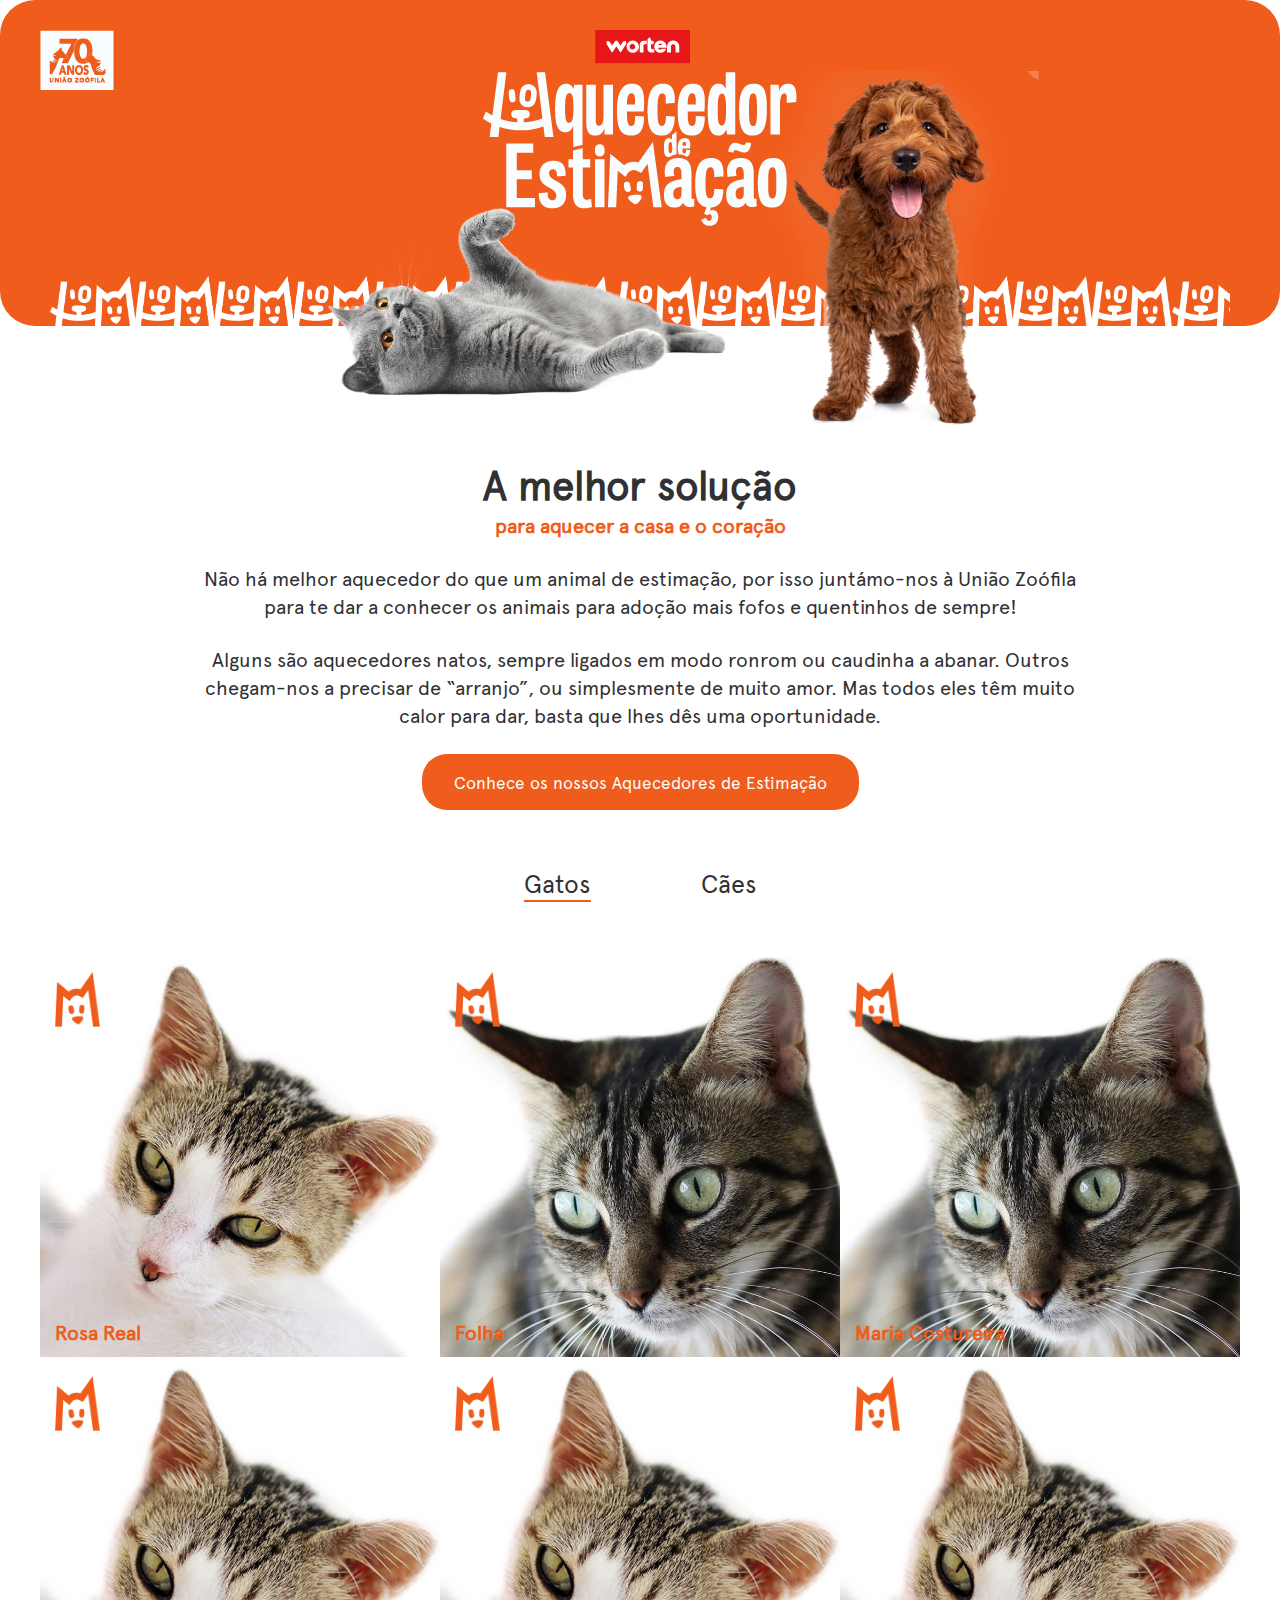
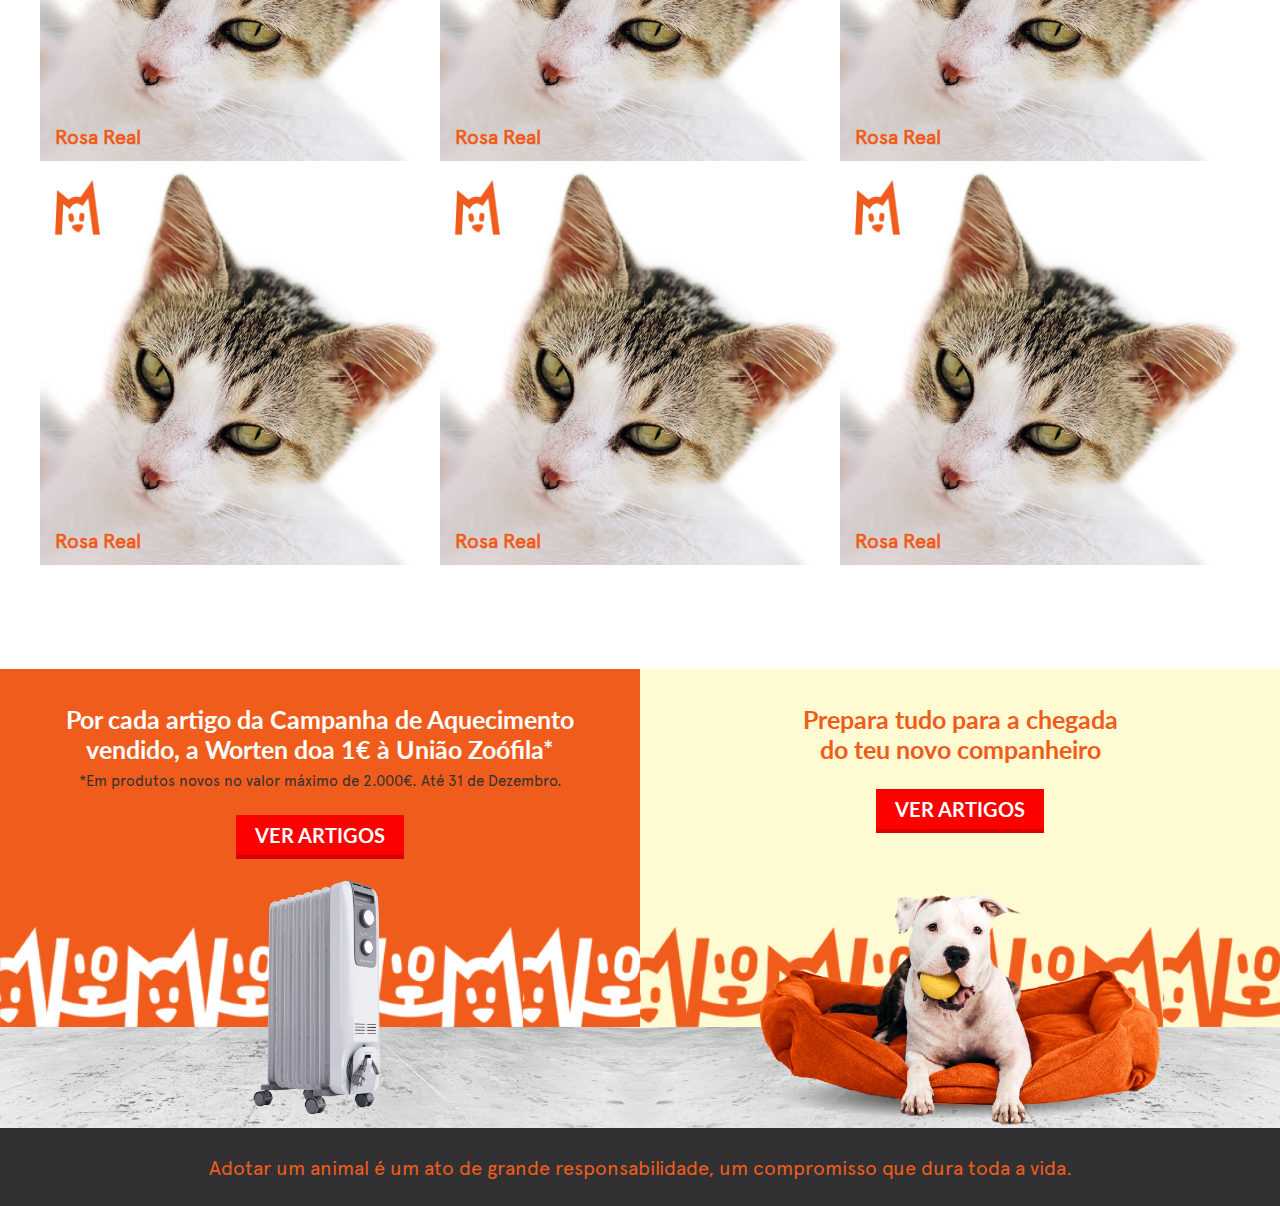
==== commit ee031d54: "asdf" ====
--- a/worten-pet/index.html
+++ b/worten-pet/index.html
@@ -1,53 +1,53 @@
 <!doctype html>
 <html lang="en">
 <head>
-    <!-- Required meta tags -->
-    <meta charset="utf-8">
-    <meta name="viewport" content="width=device-width, initial-scale=1">
-
-    <!-- main CSS -->
-    <link rel="stylesheet" href="main.css">
-    <title>Worten</title>
+  <!-- Required meta tags -->
+  <meta charset="utf-8">
+  <meta name="viewport" content="width=device-width, initial-scale=1">
+
+  <!-- main CSS -->
+  <link rel="stylesheet" href="main.css">
+  <title>Worten</title>
 
 </head>
 <body>
 <!-- ======================= TOp Banner Section Open ====================================  -->
 
 <div class="pet-banner">
-    <div class="pet-container">
-        <img src="images/70year.png" class="small-logo" alt="Worten">
-        <img src="images/pet-logo.png" class="pet__top-logo" alt="Worten">
-    </div>
-    <!--     pets images -->
-    <img src="images/cat.png" class="pet-cat" alt="">
-    <img src="images/dog.png" class="pet-dog" alt="">
-
-    <div class="pet-bottom-line">
-    </div>
+  <div class="pet-container">
+    <img src="images/70year.png" class="small-logo" alt="Worten">
+    <img src="images/pet-logo.png" class="pet__top-logo" alt="Worten">
+  </div>
+  <!--     pets images -->
+  <img src="images/cat.png" class="pet-cat" alt="">
+  <img src="images/dog.png" class="pet-dog" alt="">
+
+  <div class="pet-bottom-line">
+  </div>
 </div>
 
 <!-- ======================= TOp Banner Section Close  ====================================  -->
 
 <!-- ======================= TOp Banner content Section Open  ====================================  -->
 <div class="pet-container">
-    <div class="pet-row">
-        <div class="pet__content">
-            <h2>A melhor solução</h2>
-            <h4>para aquecer a casa e o coração</h4>
-            <p>
-                Não há melhor aquecedor do que um animal de estimação, por isso juntámo-nos à União Zoófila para te dar
-                a conhecer os animais para adoção mais fofos e quentinhos de sempre!
-            </p>
-            <p>
-                Alguns são aquecedores natos, sempre ligados em modo ronrom ou caudinha a abanar. Outros chegam-nos a
-                precisar de “arranjo”, ou simplesmente de muito amor. Mas todos eles têm muito calor para dar, basta que
-                lhes dês uma oportunidade.
-            </p>
-            <div class="pet__link">
-                <a href="#">Conhece os nossos Aquecedores de Estimação</a>
-            </div>
-        </div>
+  <div class="pet-row">
+    <div class="pet__content">
+      <h2>A melhor solução</h2>
+      <h4>para aquecer a casa e o coração</h4>
+      <p>
+        Não há melhor aquecedor do que um animal de estimação, por isso juntámo-nos à União Zoófila para te dar
+        a conhecer os animais para adoção mais fofos e quentinhos de sempre!
+      </p>
+      <p>
+        Alguns são aquecedores natos, sempre ligados em modo ronrom ou caudinha a abanar. Outros chegam-nos a
+        precisar de “arranjo”, ou simplesmente de muito amor. Mas todos eles têm muito calor para dar, basta que
+        lhes dês uma oportunidade.
+      </p>
+      <div class="pet__link">
+        <a href="#">Conhece os nossos Aquecedores de Estimação</a>
+      </div>
     </div>
+  </div>
 </div>
 <!-- ======================= TOp Banner content Section Close   ====================================  -->
 
@@ -59,844 +59,842 @@
 
 <!-- ======================= CAt DOg Tab Section Open   ====================================  -->
 <div class="pet-container pet__dog__cat">
-    <div class="pet-row">
-        <div class="pet__dogcat__nav">
-            <ul>
-                <li class="active"><a href="#" data-tab__class=".pet__cat">Gatos</a></li>
-                <li><a href="#" data-tab__class=".pet__dog"> Cães</a></li>
-            </ul>
-        </div>
-        <div class="pet-row pet__cat active">
-            <div class="pet__row__inner">
-                <div data-pr="pr__1" class="pet__row__item ">
-                    <div class="pet_ola_rel">
-                        <img src="images/gatos/rosa-real.jpg" class="pet-img" alt="">
-                        <a href="#" class="pet__close-btn" data-pr="pr__1"> <img src="images/close.png" alt=""> </a>
-                        <div class="pet__row__item-display">
-                            <img src="images/gatos/icon.png" alt="">
-                            <h3>Rosa Real</h3>
-                        </div>
-                        <div class="pet__item-overlay">
-                            <h2>Rosa Real</h2>
-                            <p>
-                                <strong> Meiguice em modo full-on</strong> <br>
-                                Aquece a casa e o coração
-                            </p>
-                            <a href="#" data-pr="pr__1"> <img src="images/arrow.png" alt=""> </a>
-                        </div>
-                    </div>
-
-
-                </div>
-                <div class="pet__row__item__info pr__1">
-                    <p>A Rosa Real é uma gatinha extremamente meiga. Adora atenção e todo o carinho que lhe possamos
-                        dar. É muito conversadora e anda sempre atrás de nós a pedir atenção. É uma gatinha ciumenta,
-                        pelo que não gosta muito de outros gatos. Procura uma família que a estime no resto da sua longa
-                        vida e que não se importe que ela seja FIV positiva.</p>
-
-                    <div class="pet__short__des">
-                        <div class="pet__left-info">
-                            <h3>Género</h3>
-                            <p>Feminino (esterilizada)</p>
-
-                            <h3>Tempo em</h3>
-                            <p> 3 meses</p>
-                        </div>
-                        <div class="pet__mid-info">
-                            <h3>Idade</h3>
-                            <p>Feminino (esterilizada)</p>
-
-                            <h3>Raça</h3>
-                            <p> Europeu Comum (indefinida)</p>
-
-                        </div>
-                        <div class="pet__right-info">
-                            <a href="#"> Quero adotar! </a>
-                        </div>
-                    </div>
-                </div>
-
-
-                <div data-pr="pr__2" class="pet__row__item ">
-                    <div class="pet_ola_rel">
-                        <img src="images/gatos/folha.jpg" class="pet-img" alt="">
-                        <a href="#" class="pet__close-btn" data-pr="pr__1"> <img src="images/close.png" alt=""> </a>
-                        <div class="pet__row__item-display">
-                            <img src="images/gatos/icon.png" alt="">
-                            <h3>Folha</h3>
-                        </div>
-                        <div class="pet__item-overlay">
-                            <h2>Folha</h2>
-                            <p>
-                                <strong> Folha, uma manta de pelo adorável </strong> <br>
-                                Aquece a casa e o coração
-                            </p>
-                            <a href="#" data-pr="pr__1"> <img src="images/arrow.png" alt=""> </a>
-                        </div>
-                    </div>
-                </div>
-                <div class="pet__row__item__info pr__2">
-                    <p>A Folha é uma gatinha maravilhosa. Adora muitos mimos, festas e toda a atenção do mundo. É uma
-                        gatinha bastante ciumenta com os outros gatos, por querer a atenção toda apenas para si. A Folha
-                        procura agora uma família que a estime no resto da sua longa vida.</p>
-
-                    <div class="pet__short__des">
-                        <div class="pet__left-info">
-                            <h3>Género</h3>
-                            <p>Feminino (esterilizada)</p>
-
-                            <h3>Tempo em</h3>
-                            <p></p>
-                        </div>
-                        <div class="pet__mid-info">
-                            <h3>Idade</h3>
-                            <p>5 anos e 4 meses </p>
-
-                            <h3>Raça</h3>
-                            <p> Europeu Comum (indefinida)</p>
-
-                        </div>
-                        <div class="pet__right-info">
-                            <a href="#"> Quero adotar! </a>
-                        </div>
-                    </div>
-                </div>
-
-
-                <div data-pr="pr__3" class="pet__row__item ">
-                    <div class="pet_ola_rel">
-                        <img src="images/gatos/maria.jpg" class="pet-img" alt="">
-                        <a href="#" class="pet__close-btn" data-pr="pr__1"> <img src="images/close.png" alt=""> </a>
-                        <div class="pet__row__item-display">
-                            <img src="images/gatos/icon.png" alt="">
-                            <h3>Maria Costureira</h3>
-                        </div>
-                        <div class="pet__item-overlay">
-                            <h2>Maria Costureira</h2>
-                            <p>
-                                <strong> Maria Costureira, toda ela personalidade</strong> <br>
-                                Aquece a casa e o coração
-                            </p>
-                            <a href="#" data-pr="pr__1"> <img src="images/arrow.png" alt=""> </a>
-                        </div>
-                    </div>
-                </div>
-                <div class="pet__row__item__info pr__3">
-                    <p>A Maria Costureira é uma gata cheia de personalidade. Não é facilmente conquistada, pois gosta
-                        muito do seu sossego e que respeitem o seu espaço. Precisa de tempo, carinho e muita dedicação
-                        para ganhar mais confiança nas pessoas e vir a perceber que a nossa atenção e mimos são algo
-                        positivo. Deverá ser adotada por alguém que não tenha outros gatos ou cães.</p>
-
-                    <div class="pet__short__des">
-                        <div class="pet__left-info">
-                            <h3>Género</h3>
-                            <p>Feminino (esterilizada)</p>
-
-                            <h3>Tempo em</h3>
-                            <p></p>
-                        </div>
-                        <div class="pet__mid-info">
-                            <h3>Idade</h3>
-                            <p>7 anos e 5 meses</p>
-
-                            <h3>Raça</h3>
-                            <p> Europeu Comum (indefinida)</p>
-
-                        </div>
-                        <div class="pet__right-info">
-                            <a href="#"> Quero adotar! </a>
-                        </div>
-                    </div>
-                </div>
-
-            </div>
-
-
-            <div class="pet__row__inner">
-                <div data-pr="pr__1" class="pet__row__item ">
-                    <div class="pet_ola_rel">
-                        <img src="images/gatos/carlota.jpg" class="pet-img" alt="">
-                        <a href="#" class="pet__close-btn" data-pr="pr__1"> <img src="images/close.png" alt=""> </a>
-                        <div class="pet__row__item-display">
-                            <img src="images/gatos/icon.png" alt="">
-                            <h3>Carlota</h3>
-                        </div>
-                        <div class="pet__item-overlay">
-                            <h2>Carlota</h2>
-                            <p>
-                                <strong>Carlota, a energia não se esgota</strong> <br>
-                                Aquece a casa e o coração
-                            </p>
-                            <a href="#" data-pr="pr__1"> <img src="images/arrow.png" alt=""> </a>
-                        </div>
-                    </div>
-
-
-                </div>
-                <div class="pet__row__item__info pr__1">
-                    <p> A Carlota é uma gatinha jovem e com muita energia. É extremamente brincalhona e curiosa. Gosta
-                        da nossa atenção e de mimos, mas tem uma personalidade forte. Não gosta de outros gatos. A
-                        Carlota procura agora uma família que a estime no resto da sua longa vida.</p>
-
-                    <div class="pet__short__des">
-                        <div class="pet__left-info">
-                            <h3>Género</h3>
-                            <p>Feminino (esterilizada)</p>
-
-                            <h3>Tempo em</h3>
-                            <p> </p>
-                        </div>
-                        <div class="pet__mid-info">
-                            <h3>Idade</h3>
-                            <p>3 anos e 3 meses  </p>
-
-                            <h3>Raça</h3>
-                            <p> Europeu Comum (indefinida)</p>
-
-                        </div>
-                        <div class="pet__right-info">
-                            <a href="#"> Quero adotar! </a>
-                        </div>
-                    </div>
-                </div>
-
-                <div data-pr="pr__2" class="pet__row__item ">
-                    <div class="pet_ola_rel">
-                        <img src="images/gatos/teotonio.jpg" class="pet-img" alt="">
-                        <a href="#" class="pet__close-btn" data-pr="pr__1"> <img src="images/close.png" alt=""> </a>
-                        <div class="pet__row__item-display">
-                            <img src="images/gatos/icon.png" alt="">
-                            <h3>Teotónio, um aquecedor em miniatura</h3>
-                            <p>Aquece a casa e o coração</p>
-                        </div>
-                        <div class="pet__item-overlay">
-                            <h2>Rosa Real</h2>
-                            <p>
-                                <strong> Meiguice em modo full-on</strong> <br>
-                                Aquece a casa e o coração
-                            </p>
-                            <a href="#" data-pr="pr__1"> <img src="images/arrow.png" alt=""> </a>
-                        </div>
-                    </div>
-
-                </div>
-                <div class="pet__row__item__info pr__2">
-                    <p>A Rosa Real é uma gatinha extremamente meiga. Adora atenção e todo o carinho que lhe possamos
-                        dar. É muito conversadora e anda sempre atrás de nós a pedir atenção. É uma gatinha ciumenta,
-                        pelo que não gosta muito de outros gatos. Procura uma família que a estime no resto da sua longa
-                        vida e que não se importe que ela seja FIV positiva.</p>
-
-                    <div class="pet__short__des">
-                        <div class="pet__left-info">
-                            <h3>Género</h3>
-                            <p>Feminino (esterilizada)</p>
-
-                            <h3>Tempo em</h3>
-                            <p> 3 meses</p>
-                        </div>
-                        <div class="pet__mid-info">
-                            <h3>Idade</h3>
-                            <p>Feminino (esterilizada)</p>
-
-                            <h3>Raça</h3>
-                            <p> Europeu Comum (indefinida)</p>
-
-                        </div>
-                        <div class="pet__right-info">
-                            <a href="#"> Quero adotar! </a>
-                        </div>
-                    </div>
-                </div>
-
-
-                <div data-pr="pr__3" class="pet__row__item ">
-                    <div class="pet_ola_rel">
-                        <img src="images/gatos/rosa-real.jpg" class="pet-img" alt="">
-                        <a href="#" class="pet__close-btn" data-pr="pr__1"> <img src="images/close.png" alt=""> </a>
-                        <div class="pet__row__item-display">
-                            <img src="images/gatos/icon.png" alt="">
-                            <h3>Rosa Real</h3>
-                        </div>
-                        <div class="pet__item-overlay">
-                            <h2>Rosa Real</h2>
-                            <p>
-                                <strong> Meiguice em modo full-on</strong> <br>
-                                Aquece a casa e o coração
-                            </p>
-                            <a href="#" data-pr="pr__1"> <img src="images/arrow.png" alt=""> </a>
-                        </div>
-                    </div>
-
-                </div>
-                <div class="pet__row__item__info pr__3">
-                    <p>A Rosa Real é uma gatinha extremamente meiga. Adora atenção e todo o carinho que lhe possamos
-                        dar. É muito conversadora e anda sempre atrás de nós a pedir atenção. É uma gatinha ciumenta,
-                        pelo que não gosta muito de outros gatos. Procura uma família que a estime no resto da sua longa
-                        vida e que não se importe que ela seja FIV positiva.</p>
-
-                    <div class="pet__short__des">
-                        <div class="pet__left-info">
-                            <h3>Género</h3>
-                            <p>Feminino (esterilizada)</p>
-
-                            <h3>Tempo em</h3>
-                            <p> 3 meses</p>
-                        </div>
-                        <div class="pet__mid-info">
-                            <h3>Idade</h3>
-                            <p>Feminino (esterilizada)</p>
-
-                            <h3>Raça</h3>
-                            <p> Europeu Comum (indefinida)</p>
-
-                        </div>
-                        <div class="pet__right-info">
-                            <a href="#"> Quero adotar! </a>
-                        </div>
-                    </div>
-                </div>
-
-            </div>
-            <div class="pet__row__inner">
-                <div data-pr="pr__1" class="pet__row__item ">
-                    <div class="pet_ola_rel">
-                        <img src="images/gatos/rosa-real.jpg" class="pet-img" alt="">
-                        <a href="#" class="pet__close-btn" data-pr="pr__1"> <img src="images/close.png" alt=""> </a>
-                        <div class="pet__row__item-display">
-                            <img src="images/gatos/icon.png" alt="">
-                            <h3>Rosa Real</h3>
-                        </div>
-                        <div class="pet__item-overlay">
-                            <h2>Rosa Real</h2>
-                            <p>
-                                <strong> Meiguice em modo full-on</strong> <br>
-                                Aquece a casa e o coração
-                            </p>
-                            <a href="#" data-pr="pr__1"> <img src="images/arrow.png" alt=""> </a>
-                        </div>
-                    </div>
-
-
-                </div>
-                <div class="pet__row__item__info pr__1">
-                    <p>A Rosa Real é uma gatinha extremamente meiga. Adora atenção e todo o carinho que lhe possamos
-                        dar. É muito conversadora e anda sempre atrás de nós a pedir atenção. É uma gatinha ciumenta,
-                        pelo que não gosta muito de outros gatos. Procura uma família que a estime no resto da sua longa
-                        vida e que não se importe que ela seja FIV positiva.</p>
-
-                    <div class="pet__short__des">
-                        <div class="pet__left-info">
-                            <h3>Género</h3>
-                            <p>Feminino (esterilizada)</p>
-
-                            <h3>Tempo em</h3>
-                            <p> 3 meses</p>
-                        </div>
-                        <div class="pet__mid-info">
-                            <h3>Idade</h3>
-                            <p>Feminino (esterilizada)</p>
-
-                            <h3>Raça</h3>
-                            <p> Europeu Comum (indefinida)</p>
-
-                        </div>
-                        <div class="pet__right-info">
-                            <a href="#"> Quero adotar! </a>
-                        </div>
-                    </div>
-                </div>
-
-                <div data-pr="pr__2" class="pet__row__item ">
-                    <div class="pet_ola_rel">
-                        <img src="images/gatos/rosa-real.jpg" class="pet-img" alt="">
-                        <a href="#" class="pet__close-btn" data-pr="pr__1"> <img src="images/close.png" alt=""> </a>
-                        <div class="pet__row__item-display">
-                            <img src="images/gatos/icon.png" alt="">
-                            <h3>Rosa Real</h3>
-                        </div>
-                        <div class="pet__item-overlay">
-                            <h2>Rosa Real</h2>
-                            <p>
-                                <strong> Meiguice em modo full-on</strong> <br>
-                                Aquece a casa e o coração
-                            </p>
-                            <a href="#" data-pr="pr__1"> <img src="images/arrow.png" alt=""> </a>
-                        </div>
-                    </div>
-
-                </div>
-                <div class="pet__row__item__info pr__2">
-                    <p>A Rosa Real é uma gatinha extremamente meiga. Adora atenção e todo o carinho que lhe possamos
-                        dar. É muito conversadora e anda sempre atrás de nós a pedir atenção. É uma gatinha ciumenta,
-                        pelo que não gosta muito de outros gatos. Procura uma família que a estime no resto da sua longa
-                        vida e que não se importe que ela seja FIV positiva.</p>
-
-                    <div class="pet__short__des">
-                        <div class="pet__left-info">
-                            <h3>Género</h3>
-                            <p>Feminino (esterilizada)</p>
-
-                            <h3>Tempo em</h3>
-                            <p> 3 meses</p>
-                        </div>
-                        <div class="pet__mid-info">
-                            <h3>Idade</h3>
-                            <p>Feminino (esterilizada)</p>
-
-                            <h3>Raça</h3>
-                            <p> Europeu Comum (indefinida)</p>
-
-                        </div>
-                        <div class="pet__right-info">
-                            <a href="#"> Quero adotar! </a>
-                        </div>
-                    </div>
-                </div>
-
-
-                <div data-pr="pr__3" class="pet__row__item ">
-                    <div class="pet_ola_rel">
-                        <img src="images/gatos/rosa-real.jpg" class="pet-img" alt="">
-                        <a href="#" class="pet__close-btn" data-pr="pr__1"> <img src="images/close.png" alt=""> </a>
-                        <div class="pet__row__item-display">
-                            <img src="images/gatos/icon.png" alt="">
-                            <h3>Rosa Real</h3>
-                        </div>
-                        <div class="pet__item-overlay">
-                            <h2>Rosa Real</h2>
-                            <p>
-                                <strong> Meiguice em modo full-on</strong> <br>
-                                Aquece a casa e o coração
-                            </p>
-                            <a href="#" data-pr="pr__1"> <img src="images/arrow.png" alt=""> </a>
-                        </div>
-                    </div>
-
-                </div>
-                <div class="pet__row__item__info pr__3">
-                    <p>A Rosa Real é uma gatinha extremamente meiga. Adora atenção e todo o carinho que lhe possamos
-                        dar. É muito conversadora e anda sempre atrás de nós a pedir atenção. É uma gatinha ciumenta,
-                        pelo que não gosta muito de outros gatos. Procura uma família que a estime no resto da sua longa
-                        vida e que não se importe que ela seja FIV positiva.</p>
-
-                    <div class="pet__short__des">
-                        <div class="pet__left-info">
-                            <h3>Género</h3>
-                            <p>Feminino (esterilizada)</p>
-
-                            <h3>Tempo em</h3>
-                            <p> 3 meses</p>
-                        </div>
-                        <div class="pet__mid-info">
-                            <h3>Idade</h3>
-                            <p>Feminino (esterilizada)</p>
-
-                            <h3>Raça</h3>
-                            <p> Europeu Comum (indefinida)</p>
-
-                        </div>
-                        <div class="pet__right-info">
-                            <a href="#"> Quero adotar! </a>
-                        </div>
-                    </div>
-                </div>
-
-            </div>
-
-
-        </div>
-        <div class="pet-row pet__dog">
-            <div class="pet__row__inner">
-                <div data-pr="pr__1" class="pet__row__item ">
-                    <div class="pet_ola_rel">
-                        <img src="images/gatos/rosa-real.jpg" class="pet-img" alt="">
-                        <a href="#" class="pet__close-btn" data-pr="pr__1"> <img src="images/close.png" alt=""> </a>
-                        <div class="pet__row__item-display">
-                            <img src="images/gatos/icon.png" alt="">
-                            <h3>Rosa Real</h3>
-                        </div>
-                        <div class="pet__item-overlay">
-                            <h2>Rosa Real</h2>
-                            <p>
-                                <strong> Meiguice em modo full-on</strong> <br>
-                                Aquece a casa e o coração
-                            </p>
-                            <a href="#" data-pr="pr__1"> <img src="images/arrow.png" alt=""> </a>
-                        </div>
-                    </div>
-
-
-                </div>
-                <div class="pet__row__item__info pr__1">
-                    <p>A Rosa Real é uma gatinha extremamente meiga. Adora atenção e todo o carinho que lhe possamos
-                        dar. É muito conversadora e anda sempre atrás de nós a pedir atenção. É uma gatinha ciumenta,
-                        pelo que não gosta muito de outros gatos. Procura uma família que a estime no resto da sua longa
-                        vida e que não se importe que ela seja FIV positiva.</p>
-
-                    <div class="pet__short__des">
-                        <div class="pet__left-info">
-                            <h3>Género</h3>
-                            <p>Feminino (esterilizada)</p>
-
-                            <h3>Tempo em</h3>
-                            <p> 3 meses</p>
-                        </div>
-                        <div class="pet__mid-info">
-                            <h3>Idade</h3>
-                            <p>Feminino (esterilizada)</p>
-
-                            <h3>Raça</h3>
-                            <p> Europeu Comum (indefinida)</p>
-
-                        </div>
-                        <div class="pet__right-info">
-                            <a href="#"> Quero adotar! </a>
-                        </div>
-                    </div>
-                </div>
-
-                <div data-pr="pr__2" class="pet__row__item ">
-                    <div class="pet_ola_rel">
-                        <img src="images/gatos/rosa-real.jpg" class="pet-img" alt="">
-                        <a href="#" class="pet__close-btn" data-pr="pr__1"> <img src="images/close.png" alt=""> </a>
-                        <div class="pet__row__item-display">
-                            <img src="images/gatos/icon.png" alt="">
-                            <h3>Rosa Real</h3>
-                        </div>
-                        <div class="pet__item-overlay">
-                            <h2>Rosa Real</h2>
-                            <p>
-                                <strong> Meiguice em modo full-on</strong> <br>
-                                Aquece a casa e o coração
-                            </p>
-                            <a href="#" data-pr="pr__1"> <img src="images/arrow.png" alt=""> </a>
-                        </div>
-                    </div>
-
-                </div>
-                <div class="pet__row__item__info pr__2">
-                    <p>A Rosa Real é uma gatinha extremamente meiga. Adora atenção e todo o carinho que lhe possamos
-                        dar. É muito conversadora e anda sempre atrás de nós a pedir atenção. É uma gatinha ciumenta,
-                        pelo que não gosta muito de outros gatos. Procura uma família que a estime no resto da sua longa
-                        vida e que não se importe que ela seja FIV positiva.</p>
-
-                    <div class="pet__short__des">
-                        <div class="pet__left-info">
-                            <h3>Género</h3>
-                            <p>Feminino (esterilizada)</p>
-
-                            <h3>Tempo em</h3>
-                            <p> 3 meses</p>
-                        </div>
-                        <div class="pet__mid-info">
-                            <h3>Idade</h3>
-                            <p>Feminino (esterilizada)</p>
-
-                            <h3>Raça</h3>
-                            <p> Europeu Comum (indefinida)</p>
-
-                        </div>
-                        <div class="pet__right-info">
-                            <a href="#"> Quero adotar! </a>
-                        </div>
-                    </div>
-                </div>
-
-
-                <div data-pr="pr__3" class="pet__row__item ">
-                    <div class="pet_ola_rel">
-                        <img src="images/gatos/rosa-real.jpg" class="pet-img" alt="">
-                        <a href="#" class="pet__close-btn" data-pr="pr__1"> <img src="images/close.png" alt=""> </a>
-                        <div class="pet__row__item-display">
-                            <img src="images/gatos/icon.png" alt="">
-                            <h3>Rosa Real</h3>
-                        </div>
-                        <div class="pet__item-overlay">
-                            <h2>Rosa Real</h2>
-                            <p>
-                                <strong> Meiguice em modo full-on</strong> <br>
-                                Aquece a casa e o coração
-                            </p>
-                            <a href="#" data-pr="pr__1"> <img src="images/arrow.png" alt=""> </a>
-                        </div>
-                    </div>
-
-                </div>
-                <div class="pet__row__item__info pr__3">
-                    <p>A Rosa Real é uma gatinha extremamente meiga. Adora atenção e todo o carinho que lhe possamos
-                        dar. É muito conversadora e anda sempre atrás de nós a pedir atenção. É uma gatinha ciumenta,
-                        pelo que não gosta muito de outros gatos. Procura uma família que a estime no resto da sua longa
-                        vida e que não se importe que ela seja FIV positiva.</p>
-
-                    <div class="pet__short__des">
-                        <div class="pet__left-info">
-                            <h3>Género</h3>
-                            <p>Feminino (esterilizada)</p>
-
-                            <h3>Tempo em</h3>
-                            <p> 3 meses</p>
-                        </div>
-                        <div class="pet__mid-info">
-                            <h3>Idade</h3>
-                            <p>Feminino (esterilizada)</p>
-
-                            <h3>Raça</h3>
-                            <p> Europeu Comum (indefinida)</p>
-
-                        </div>
-                        <div class="pet__right-info">
-                            <a href="#"> Quero adotar! </a>
-                        </div>
-                    </div>
-                </div>
-
-            </div>
-            <div class="pet__row__inner">
-                <div data-pr="pr__1" class="pet__row__item ">
-                    <div class="pet_ola_rel">
-                        <img src="images/gatos/rosa-real.jpg" class="pet-img" alt="">
-                        <a href="#" class="pet__close-btn" data-pr="pr__1"> <img src="images/close.png" alt=""> </a>
-                        <div class="pet__row__item-display">
-                            <img src="images/gatos/icon.png" alt="">
-                            <h3>Rosa Real</h3>
-                        </div>
-                        <div class="pet__item-overlay">
-                            <h2>Rosa Real</h2>
-                            <p>
-                                <strong> Meiguice em modo full-on</strong> <br>
-                                Aquece a casa e o coração
-                            </p>
-                            <a href="#" data-pr="pr__1"> <img src="images/arrow.png" alt=""> </a>
-                        </div>
-                    </div>
-
-
-                </div>
-                <div class="pet__row__item__info pr__1">
-                    <p>A Rosa Real é uma gatinha extremamente meiga. Adora atenção e todo o carinho que lhe possamos
-                        dar. É muito conversadora e anda sempre atrás de nós a pedir atenção. É uma gatinha ciumenta,
-                        pelo que não gosta muito de outros gatos. Procura uma família que a estime no resto da sua longa
-                        vida e que não se importe que ela seja FIV positiva.</p>
-
-                    <div class="pet__short__des">
-                        <div class="pet__left-info">
-                            <h3>Género</h3>
-                            <p>Feminino (esterilizada)</p>
-
-                            <h3>Tempo em</h3>
-                            <p> 3 meses</p>
-                        </div>
-                        <div class="pet__mid-info">
-                            <h3>Idade</h3>
-                            <p>Feminino (esterilizada)</p>
-
-                            <h3>Raça</h3>
-                            <p> Europeu Comum (indefinida)</p>
-
-                        </div>
-                        <div class="pet__right-info">
-                            <a href="#"> Quero adotar! </a>
-                        </div>
-                    </div>
-                </div>
-
-                <div data-pr="pr__2" class="pet__row__item ">
-                    <div class="pet_ola_rel">
-                        <img src="images/gatos/rosa-real.jpg" class="pet-img" alt="">
-                        <a href="#" class="pet__close-btn" data-pr="pr__1"> <img src="images/close.png" alt=""> </a>
-                        <div class="pet__row__item-display">
-                            <img src="images/gatos/icon.png" alt="">
-                            <h3>Rosa Real</h3>
-                        </div>
-                        <div class="pet__item-overlay">
-                            <h2>Rosa Real</h2>
-                            <p>
-                                <strong> Meiguice em modo full-on</strong> <br>
-                                Aquece a casa e o coração
-                            </p>
-                            <a href="#" data-pr="pr__1"> <img src="images/arrow.png" alt=""> </a>
-                        </div>
-                    </div>
-
-                </div>
-                <div class="pet__row__item__info pr__2">
-                    <p>A Rosa Real é uma gatinha extremamente meiga. Adora atenção e todo o carinho que lhe possamos
-                        dar. É muito conversadora e anda sempre atrás de nós a pedir atenção. É uma gatinha ciumenta,
-                        pelo que não gosta muito de outros gatos. Procura uma família que a estime no resto da sua longa
-                        vida e que não se importe que ela seja FIV positiva.</p>
-
-                    <div class="pet__short__des">
-                        <div class="pet__left-info">
-                            <h3>Género</h3>
-                            <p>Feminino (esterilizada)</p>
-
-                            <h3>Tempo em</h3>
-                            <p> 3 meses</p>
-                        </div>
-                        <div class="pet__mid-info">
-                            <h3>Idade</h3>
-                            <p>Feminino (esterilizada)</p>
-
-                            <h3>Raça</h3>
-                            <p> Europeu Comum (indefinida)</p>
-
-                        </div>
-                        <div class="pet__right-info">
-                            <a href="#"> Quero adotar! </a>
-                        </div>
-                    </div>
-                </div>
-
-
-                <div data-pr="pr__3" class="pet__row__item ">
-                    <div class="pet_ola_rel">
-                        <img src="images/gatos/rosa-real.jpg" class="pet-img" alt="">
-                        <a href="#" class="pet__close-btn" data-pr="pr__1"> <img src="images/close.png" alt=""> </a>
-                        <div class="pet__row__item-display">
-                            <img src="images/gatos/icon.png" alt="">
-                            <h3>Rosa Real</h3>
-                        </div>
-                        <div class="pet__item-overlay">
-                            <h2>Rosa Real</h2>
-                            <p>
-                                <strong> Meiguice em modo full-on</strong> <br>
-                                Aquece a casa e o coração
-                            </p>
-                            <a href="#" data-pr="pr__1"> <img src="images/arrow.png" alt=""> </a>
-                        </div>
-                    </div>
-
-                </div>
-                <div class="pet__row__item__info pr__3">
-                    <p>A Rosa Real é uma gatinha extremamente meiga. Adora atenção e todo o carinho que lhe possamos
-                        dar. É muito conversadora e anda sempre atrás de nós a pedir atenção. É uma gatinha ciumenta,
-                        pelo que não gosta muito de outros gatos. Procura uma família que a estime no resto da sua longa
-                        vida e que não se importe que ela seja FIV positiva.</p>
-
-                    <div class="pet__short__des">
-                        <div class="pet__left-info">
-                            <h3>Género</h3>
-                            <p>Feminino (esterilizada)</p>
-
-                            <h3>Tempo em</h3>
-                            <p> 3 meses</p>
-                        </div>
-                        <div class="pet__mid-info">
-                            <h3>Idade</h3>
-                            <p>Feminino (esterilizada)</p>
-
-                            <h3>Raça</h3>
-                            <p> Europeu Comum (indefinida)</p>
-
-                        </div>
-                        <div class="pet__right-info">
-                            <a href="#"> Quero adotar! </a>
-                        </div>
-                    </div>
-                </div>
-
-            </div>
-            <div class="pet__row__inner">
-                <div data-pr="pr__1" class="pet__row__item ">
-                    <div class="pet_ola_rel">
-                        <img src="images/gatos/rosa-real.jpg" class="pet-img" alt="">
-                        <a href="#" class="pet__close-btn" data-pr="pr__1"> <img src="images/close.png" alt=""> </a>
-                        <div class="pet__row__item-display">
-                            <img src="images/gatos/icon.png" alt="">
-                            <h3>Rosa Real</h3>
-                        </div>
-                        <div class="pet__item-overlay">
-                            <h2>Rosa Real</h2>
-                            <p>
-                                <strong> Meiguice em modo full-on</strong> <br>
-                                Aquece a casa e o coração
-                            </p>
-                            <a href="#" data-pr="pr__1"> <img src="images/arrow.png" alt=""> </a>
-                        </div>
-                    </div>
-
-
-                </div>
-                <div class="pet__row__item__info pr__1">
-                    <p>A Rosa Real é uma gatinha extremamente meiga. Adora atenção e todo o carinho que lhe possamos
-                        dar. É muito conversadora e anda sempre atrás de nós a pedir atenção. É uma gatinha ciumenta,
-                        pelo que não gosta muito de outros gatos. Procura uma família que a estime no resto da sua longa
-                        vida e que não se importe que ela seja FIV positiva.</p>
-
-                    <div class="pet__short__des">
-                        <div class="pet__left-info">
-                            <h3>Género</h3>
-                            <p>Feminino (esterilizada)</p>
-
-                            <h3>Tempo em</h3>
-                            <p> 3 meses</p>
-                        </div>
-                        <div class="pet__mid-info">
-                            <h3>Idade</h3>
-                            <p>Feminino (esterilizada)</p>
-
-                            <h3>Raça</h3>
-                            <p> Europeu Comum (indefinida)</p>
-
-                        </div>
-                        <div class="pet__right-info">
-                            <a href="#"> Quero adotar! </a>
-                        </div>
-                    </div>
-                </div>
-
-                <div data-pr="pr__2" class="pet__row__item ">
-                    <div class="pet_ola_rel">
-                        <img src="images/gatos/rosa-real.jpg" class="pet-img" alt="">
-                        <a href="#" class="pet__close-btn" data-pr="pr__1"> <img src="images/close.png" alt=""> </a>
-                        <div class="pet__row__item-display">
-                            <img src="images/gatos/icon.png" alt="">
-                            <h3>Rosa Real</h3>
-                        </div>
-                        <div class="pet__item-overlay">
-                            <h2>Rosa Real</h2>
-                            <p>
-                                <strong> Meiguice em modo full-on</strong> <br>
-                                Aquece a casa e o coração
-                            </p>
-                            <a href="#" data-pr="pr__1"> <img src="images/arrow.png" alt=""> </a>
-                        </div>
-                    </div>
-
-                </div>
-                <div class="pet__row__item__info pr__2">
-                    <p>A Rosa Real é uma gatinha extremamente meiga. Adora atenção e todo o carinho que lhe possamos
-                        dar. É muito conversadora e anda sempre atrás de nós a pedir atenção. É uma gatinha ciumenta,
-                        pelo que não gosta muito de outros gatos. Procura uma família que a estime no resto da sua longa
-                        vida e que não se importe que ela seja FIV positiva.</p>
-
-                    <div class="pet__short__des">
-                        <div class="pet__left-info">
-                            <h3>Género</h3>
-                            <p>Feminino (esterilizada)</p>
-
-                            <h3>Tempo em</h3>
-                            <p> 3 meses</p>
-                        </div>
-                        <div class="pet__mid-info">
-                            <h3>Idade</h3>
-                            <p>Feminino (esterilizada)</p>
-
-                            <h3>Raça</h3>
-                            <p> Europeu Comum (indefinida)</p>
-
-                        </div>
-                        <div class="pet__right-info">
-                            <a href="#"> Quero adotar! </a>
-                        </div>
-                    </div>
-                </div>
-
-
-            </div>
-
-        </div>
+  <div class="pet-row">
+    <div class="pet__dogcat__nav">
+      <ul>
+        <li class="active"><a href="#" data-tab__class=".pet__cat">Gatos</a></li>
+        <li><a href="#" data-tab__class=".pet__dog"> Cães</a></li>
+      </ul>
     </div>
+    <div class="pet-row pet__cat active">
+      <div class="pet__row__inner">
+        <div data-pr="pr__1" class="pet__row__item ">
+          <div class="pet_ola_rel">
+            <img src="images/gatos/rosa-real.jpg" class="pet-img" alt="">
+            <a href="#" class="pet__close-btn" data-pr="pr__1"> <img src="images/close.png" alt=""> </a>
+            <div class="pet__row__item-display">
+              <img src="images/gatos/icon.png" alt="">
+              <h3>Rosa Real</h3>
+            </div>
+            <div class="pet__item-overlay">
+              <h2>Rosa Real</h2>
+              <p>
+                <strong> Meiguice em modo full-on</strong> <br>
+                Aquece a casa e o coração
+              </p>
+              <a href="#" data-pr="pr__1"> <img src="images/arrow.png" alt=""> </a>
+            </div>
+          </div>
+
+
+        </div>
+        <div class="pet__row__item__info pr__1">
+          <p>A Rosa Real é uma gatinha extremamente meiga. Adora atenção e todo o carinho que lhe possamos
+            dar. É muito conversadora e anda sempre atrás de nós a pedir atenção. É uma gatinha ciumenta,
+            pelo que não gosta muito de outros gatos. Procura uma família que a estime no resto da sua longa
+            vida e que não se importe que ela seja FIV positiva.</p>
+
+          <div class="pet__short__des">
+            <div class="pet__left-info">
+              <h3>Género</h3>
+              <p>Feminino (esterilizada)</p>
+
+              <h3>Tempo em</h3>
+              <p> 3 meses</p>
+            </div>
+            <div class="pet__mid-info">
+              <h3>Idade</h3>
+              <p>Feminino (esterilizada)</p>
+
+              <h3>Raça</h3>
+              <p> Europeu Comum (indefinida)</p>
+
+            </div>
+            <div class="pet__right-info">
+              <a href="#"> Quero adotar! </a>
+            </div>
+          </div>
+        </div>
+
+
+        <div data-pr="pr__2" class="pet__row__item ">
+          <div class="pet_ola_rel">
+            <img src="images/gatos/folha.jpg" class="pet-img" alt="">
+            <a href="#" class="pet__close-btn" data-pr="pr__1"> <img src="images/close.png" alt=""> </a>
+            <div class="pet__row__item-display">
+              <img src="images/gatos/icon.png" alt="">
+              <h3>Folha</h3>
+            </div>
+            <div class="pet__item-overlay">
+              <h2>Folha</h2>
+              <p>
+                <strong> Folha, uma manta de pelo adorável </strong> <br>
+                Aquece a casa e o coração
+              </p>
+              <a href="#" data-pr="pr__1"> <img src="images/arrow.png" alt=""> </a>
+            </div>
+          </div>
+        </div>
+        <div class="pet__row__item__info pr__2">
+          <p>A Folha é uma gatinha maravilhosa. Adora muitos mimos, festas e toda a atenção do mundo. É uma
+            gatinha bastante ciumenta com os outros gatos, por querer a atenção toda apenas para si. A Folha
+            procura agora uma família que a estime no resto da sua longa vida.</p>
+
+          <div class="pet__short__des">
+            <div class="pet__left-info">
+              <h3>Género</h3>
+              <p>Feminino (esterilizada)</p>
+
+              <h3>Tempo em</h3>
+              <p></p>
+            </div>
+            <div class="pet__mid-info">
+              <h3>Idade</h3>
+              <p>5 anos e 4 meses </p>
+
+              <h3>Raça</h3>
+              <p> Europeu Comum (indefinida)</p>
+
+            </div>
+            <div class="pet__right-info">
+              <a href="#"> Quero adotar! </a>
+            </div>
+          </div>
+        </div>
+
+
+        <div data-pr="pr__3" class="pet__row__item ">
+          <div class="pet_ola_rel">
+            <img src="images/gatos/folha.jpg" class="pet-img" alt="">
+            <a href="#" class="pet__close-btn" data-pr="pr__1"> <img src="images/close.png" alt=""> </a>
+            <div class="pet__row__item-display">
+              <img src="images/gatos/icon.png" alt="">
+              <h3>Maria Costureira</h3>
+            </div>
+            <div class="pet__item-overlay">
+              <h2>Maria Costureira</h2>
+              <p>
+                <strong> Maria Costureira, toda ela personalidade</strong> <br>
+                Aquece a casa e o coração
+              </p>
+              <a href="#" data-pr="pr__1"> <img src="images/arrow.png" alt=""> </a>
+            </div>
+          </div>
+        </div>
+        <div class="pet__row__item__info pr__3">
+          <p>A Maria Costureira é uma gata cheia de personalidade. Não é facilmente conquistada, pois gosta
+            muito do seu sossego e que respeitem o seu espaço. Precisa de tempo, carinho e muita dedicação
+            para ganhar mais confiança nas pessoas e vir a perceber que a nossa atenção e mimos são algo
+            positivo. Deverá ser adotada por alguém que não tenha outros gatos ou cães.</p>
+
+          <div class="pet__short__des">
+            <div class="pet__left-info">
+              <h3>Género</h3>
+              <p>Feminino (esterilizada)</p>
+
+              <h3>Tempo em</h3>
+              <p></p>
+            </div>
+            <div class="pet__mid-info">
+              <h3>Idade</h3>
+              <p>7 anos e 5 meses</p>
+
+              <h3>Raça</h3>
+              <p> Europeu Comum (indefinida)</p>
+
+            </div>
+            <div class="pet__right-info">
+              <a href="#"> Quero adotar! </a>
+            </div>
+          </div>
+        </div>
+
+      </div>
+      <div class="pet__row__inner">
+        <div data-pr="pr__1" class="pet__row__item ">
+          <div class="pet_ola_rel">
+            <img src="images/gatos/rosa-real.jpg" class="pet-img" alt="">
+            <a href="#" class="pet__close-btn" data-pr="pr__1"> <img src="images/close.png" alt=""> </a>
+            <div class="pet__row__item-display">
+              <img src="images/gatos/icon.png" alt="">
+              <h3>Rosa Real</h3>
+            </div>
+            <div class="pet__item-overlay">
+              <h2>Rosa Real</h2>
+              <p>
+                <strong> Meiguice em modo full-on</strong> <br>
+                Aquece a casa e o coração
+              </p>
+              <a href="#" data-pr="pr__1"> <img src="images/arrow.png" alt=""> </a>
+            </div>
+          </div>
+
+
+        </div>
+        <div class="pet__row__item__info pr__1">
+          <p>A Rosa Real é uma gatinha extremamente meiga. Adora atenção e todo o carinho que lhe possamos
+            dar. É muito conversadora e anda sempre atrás de nós a pedir atenção. É uma gatinha ciumenta,
+            pelo que não gosta muito de outros gatos. Procura uma família que a estime no resto da sua longa
+            vida e que não se importe que ela seja FIV positiva.</p>
+
+          <div class="pet__short__des">
+            <div class="pet__left-info">
+              <h3>Género</h3>
+              <p>Feminino (esterilizada)</p>
+
+              <h3>Tempo em</h3>
+              <p> 3 meses</p>
+            </div>
+            <div class="pet__mid-info">
+              <h3>Idade</h3>
+              <p>Feminino (esterilizada)</p>
+
+              <h3>Raça</h3>
+              <p> Europeu Comum (indefinida)</p>
+
+            </div>
+            <div class="pet__right-info">
+              <a href="#"> Quero adotar! </a>
+            </div>
+          </div>
+        </div>
+
+        <div data-pr="pr__2" class="pet__row__item ">
+          <div class="pet_ola_rel">
+            <img src="images/gatos/rosa-real.jpg" class="pet-img" alt="">
+            <a href="#" class="pet__close-btn" data-pr="pr__1"> <img src="images/close.png" alt=""> </a>
+            <div class="pet__row__item-display">
+              <img src="images/gatos/icon.png" alt="">
+              <h3>Rosa Real</h3>
+            </div>
+            <div class="pet__item-overlay">
+              <h2>Rosa Real</h2>
+              <p>
+                <strong> Meiguice em modo full-on</strong> <br>
+                Aquece a casa e o coração
+              </p>
+              <a href="#" data-pr="pr__1"> <img src="images/arrow.png" alt=""> </a>
+            </div>
+          </div>
+
+        </div>
+        <div class="pet__row__item__info pr__2">
+          <p>A Rosa Real é uma gatinha extremamente meiga. Adora atenção e todo o carinho que lhe possamos
+            dar. É muito conversadora e anda sempre atrás de nós a pedir atenção. É uma gatinha ciumenta,
+            pelo que não gosta muito de outros gatos. Procura uma família que a estime no resto da sua longa
+            vida e que não se importe que ela seja FIV positiva.</p>
+
+          <div class="pet__short__des">
+            <div class="pet__left-info">
+              <h3>Género</h3>
+              <p>Feminino (esterilizada)</p>
+
+              <h3>Tempo em</h3>
+              <p> 3 meses</p>
+            </div>
+            <div class="pet__mid-info">
+              <h3>Idade</h3>
+              <p>Feminino (esterilizada)</p>
+
+              <h3>Raça</h3>
+              <p> Europeu Comum (indefinida)</p>
+
+            </div>
+            <div class="pet__right-info">
+              <a href="#"> Quero adotar! </a>
+            </div>
+          </div>
+        </div>
+
+
+        <div data-pr="pr__3" class="pet__row__item ">
+          <div class="pet_ola_rel">
+            <img src="images/gatos/rosa-real.jpg" class="pet-img" alt="">
+            <a href="#" class="pet__close-btn" data-pr="pr__1"> <img src="images/close.png" alt=""> </a>
+            <div class="pet__row__item-display">
+              <img src="images/gatos/icon.png" alt="">
+              <h3>Rosa Real</h3>
+            </div>
+            <div class="pet__item-overlay">
+              <h2>Rosa Real</h2>
+              <p>
+                <strong> Meiguice em modo full-on</strong> <br>
+                Aquece a casa e o coração
+              </p>
+              <a href="#" data-pr="pr__1"> <img src="images/arrow.png" alt=""> </a>
+            </div>
+          </div>
+
+        </div>
+        <div class="pet__row__item__info pr__3">
+          <p>A Rosa Real é uma gatinha extremamente meiga. Adora atenção e todo o carinho que lhe possamos
+            dar. É muito conversadora e anda sempre atrás de nós a pedir atenção. É uma gatinha ciumenta,
+            pelo que não gosta muito de outros gatos. Procura uma família que a estime no resto da sua longa
+            vida e que não se importe que ela seja FIV positiva.</p>
+
+          <div class="pet__short__des">
+            <div class="pet__left-info">
+              <h3>Género</h3>
+              <p>Feminino (esterilizada)</p>
+
+              <h3>Tempo em</h3>
+              <p> 3 meses</p>
+            </div>
+            <div class="pet__mid-info">
+              <h3>Idade</h3>
+              <p>Feminino (esterilizada)</p>
+
+              <h3>Raça</h3>
+              <p> Europeu Comum (indefinida)</p>
+
+            </div>
+            <div class="pet__right-info">
+              <a href="#"> Quero adotar! </a>
+            </div>
+          </div>
+        </div>
+
+      </div>
+      <div class="pet__row__inner">
+        <div data-pr="pr__1" class="pet__row__item ">
+          <div class="pet_ola_rel">
+            <img src="images/gatos/rosa-real.jpg" class="pet-img" alt="">
+            <a href="#" class="pet__close-btn" data-pr="pr__1"> <img src="images/close.png" alt=""> </a>
+            <div class="pet__row__item-display">
+              <img src="images/gatos/icon.png" alt="">
+              <h3>Rosa Real</h3>
+            </div>
+            <div class="pet__item-overlay">
+              <h2>Rosa Real</h2>
+              <p>
+                <strong> Meiguice em modo full-on</strong> <br>
+                Aquece a casa e o coração
+              </p>
+              <a href="#" data-pr="pr__1"> <img src="images/arrow.png" alt=""> </a>
+            </div>
+          </div>
+
+
+        </div>
+        <div class="pet__row__item__info pr__1">
+          <p>A Rosa Real é uma gatinha extremamente meiga. Adora atenção e todo o carinho que lhe possamos
+            dar. É muito conversadora e anda sempre atrás de nós a pedir atenção. É uma gatinha ciumenta,
+            pelo que não gosta muito de outros gatos. Procura uma família que a estime no resto da sua longa
+            vida e que não se importe que ela seja FIV positiva.</p>
+
+          <div class="pet__short__des">
+            <div class="pet__left-info">
+              <h3>Género</h3>
+              <p>Feminino (esterilizada)</p>
+
+              <h3>Tempo em</h3>
+              <p> 3 meses</p>
+            </div>
+            <div class="pet__mid-info">
+              <h3>Idade</h3>
+              <p>Feminino (esterilizada)</p>
+
+              <h3>Raça</h3>
+              <p> Europeu Comum (indefinida)</p>
+
+            </div>
+            <div class="pet__right-info">
+              <a href="#"> Quero adotar! </a>
+            </div>
+          </div>
+        </div>
+
+        <div data-pr="pr__2" class="pet__row__item ">
+          <div class="pet_ola_rel">
+            <img src="images/gatos/rosa-real.jpg" class="pet-img" alt="">
+            <a href="#" class="pet__close-btn" data-pr="pr__1"> <img src="images/close.png" alt=""> </a>
+            <div class="pet__row__item-display">
+              <img src="images/gatos/icon.png" alt="">
+              <h3>Rosa Real</h3>
+            </div>
+            <div class="pet__item-overlay">
+              <h2>Rosa Real</h2>
+              <p>
+                <strong> Meiguice em modo full-on</strong> <br>
+                Aquece a casa e o coração
+              </p>
+              <a href="#" data-pr="pr__1"> <img src="images/arrow.png" alt=""> </a>
+            </div>
+          </div>
+
+        </div>
+        <div class="pet__row__item__info pr__2">
+          <p>A Rosa Real é uma gatinha extremamente meiga. Adora atenção e todo o carinho que lhe possamos
+            dar. É muito conversadora e anda sempre atrás de nós a pedir atenção. É uma gatinha ciumenta,
+            pelo que não gosta muito de outros gatos. Procura uma família que a estime no resto da sua longa
+            vida e que não se importe que ela seja FIV positiva.</p>
+
+          <div class="pet__short__des">
+            <div class="pet__left-info">
+              <h3>Género</h3>
+              <p>Feminino (esterilizada)</p>
+
+              <h3>Tempo em</h3>
+              <p> 3 meses</p>
+            </div>
+            <div class="pet__mid-info">
+              <h3>Idade</h3>
+              <p>Feminino (esterilizada)</p>
+
+              <h3>Raça</h3>
+              <p> Europeu Comum (indefinida)</p>
+
+            </div>
+            <div class="pet__right-info">
+              <a href="#"> Quero adotar! </a>
+            </div>
+          </div>
+        </div>
+
+
+        <div data-pr="pr__3" class="pet__row__item ">
+          <div class="pet_ola_rel">
+            <img src="images/gatos/rosa-real.jpg" class="pet-img" alt="">
+            <a href="#" class="pet__close-btn" data-pr="pr__1"> <img src="images/close.png" alt=""> </a>
+            <div class="pet__row__item-display">
+              <img src="images/gatos/icon.png" alt="">
+              <h3>Rosa Real</h3>
+            </div>
+            <div class="pet__item-overlay">
+              <h2>Rosa Real</h2>
+              <p>
+                <strong> Meiguice em modo full-on</strong> <br>
+                Aquece a casa e o coração
+              </p>
+              <a href="#" data-pr="pr__1"> <img src="images/arrow.png" alt=""> </a>
+            </div>
+          </div>
+
+        </div>
+        <div class="pet__row__item__info pr__3">
+          <p>A Rosa Real é uma gatinha extremamente meiga. Adora atenção e todo o carinho que lhe possamos
+            dar. É muito conversadora e anda sempre atrás de nós a pedir atenção. É uma gatinha ciumenta,
+            pelo que não gosta muito de outros gatos. Procura uma família que a estime no resto da sua longa
+            vida e que não se importe que ela seja FIV positiva.</p>
+
+          <div class="pet__short__des">
+            <div class="pet__left-info">
+              <h3>Género</h3>
+              <p>Feminino (esterilizada)</p>
+
+              <h3>Tempo em</h3>
+              <p> 3 meses</p>
+            </div>
+            <div class="pet__mid-info">
+              <h3>Idade</h3>
+              <p>Feminino (esterilizada)</p>
+
+              <h3>Raça</h3>
+              <p> Europeu Comum (indefinida)</p>
+
+            </div>
+            <div class="pet__right-info">
+              <a href="#"> Quero adotar! </a>
+            </div>
+          </div>
+        </div>
+
+      </div>
+
+
+    </div>
+    <div class="pet-row pet__dog">
+      <div class="pet__row__inner">
+        <div data-pr="pr__1" class="pet__row__item ">
+          <div class="pet_ola_rel">
+            <img src="images/gatos/rosa-real.jpg" class="pet-img" alt="">
+            <a href="#" class="pet__close-btn" data-pr="pr__1"> <img src="images/close.png" alt=""> </a>
+            <div class="pet__row__item-display">
+              <img src="images/gatos/icon.png" alt="">
+              <h3>Rosa Real</h3>
+            </div>
+            <div class="pet__item-overlay">
+              <h2>Rosa Real</h2>
+              <p>
+                <strong> Meiguice em modo full-on</strong> <br>
+                Aquece a casa e o coração
+              </p>
+              <a href="#" data-pr="pr__1"> <img src="images/arrow.png" alt=""> </a>
+            </div>
+          </div>
+
+
+        </div>
+        <div class="pet__row__item__info pr__1">
+          <p>A Rosa Real é uma gatinha extremamente meiga. Adora atenção e todo o carinho que lhe possamos
+            dar. É muito conversadora e anda sempre atrás de nós a pedir atenção. É uma gatinha ciumenta,
+            pelo que não gosta muito de outros gatos. Procura uma família que a estime no resto da sua longa
+            vida e que não se importe que ela seja FIV positiva.</p>
+
+          <div class="pet__short__des">
+            <div class="pet__left-info">
+              <h3>Género</h3>
+              <p>Feminino (esterilizada)</p>
+
+              <h3>Tempo em</h3>
+              <p> 3 meses</p>
+            </div>
+            <div class="pet__mid-info">
+              <h3>Idade</h3>
+              <p>Feminino (esterilizada)</p>
+
+              <h3>Raça</h3>
+              <p> Europeu Comum (indefinida)</p>
+
+            </div>
+            <div class="pet__right-info">
+              <a href="#"> Quero adotar! </a>
+            </div>
+          </div>
+        </div>
+
+        <div data-pr="pr__2" class="pet__row__item ">
+          <div class="pet_ola_rel">
+            <img src="images/gatos/rosa-real.jpg" class="pet-img" alt="">
+            <a href="#" class="pet__close-btn" data-pr="pr__1"> <img src="images/close.png" alt=""> </a>
+            <div class="pet__row__item-display">
+              <img src="images/gatos/icon.png" alt="">
+              <h3>Rosa Real</h3>
+            </div>
+            <div class="pet__item-overlay">
+              <h2>Rosa Real</h2>
+              <p>
+                <strong> Meiguice em modo full-on</strong> <br>
+                Aquece a casa e o coração
+              </p>
+              <a href="#" data-pr="pr__1"> <img src="images/arrow.png" alt=""> </a>
+            </div>
+          </div>
+
+        </div>
+        <div class="pet__row__item__info pr__2">
+          <p>A Rosa Real é uma gatinha extremamente meiga. Adora atenção e todo o carinho que lhe possamos
+            dar. É muito conversadora e anda sempre atrás de nós a pedir atenção. É uma gatinha ciumenta,
+            pelo que não gosta muito de outros gatos. Procura uma família que a estime no resto da sua longa
+            vida e que não se importe que ela seja FIV positiva.</p>
+
+          <div class="pet__short__des">
+            <div class="pet__left-info">
+              <h3>Género</h3>
+              <p>Feminino (esterilizada)</p>
+
+              <h3>Tempo em</h3>
+              <p> 3 meses</p>
+            </div>
+            <div class="pet__mid-info">
+              <h3>Idade</h3>
+              <p>Feminino (esterilizada)</p>
+
+              <h3>Raça</h3>
+              <p> Europeu Comum (indefinida)</p>
+
+            </div>
+            <div class="pet__right-info">
+              <a href="#"> Quero adotar! </a>
+            </div>
+          </div>
+        </div>
+
+
+        <div data-pr="pr__3" class="pet__row__item ">
+          <div class="pet_ola_rel">
+            <img src="images/gatos/rosa-real.jpg" class="pet-img" alt="">
+            <a href="#" class="pet__close-btn" data-pr="pr__1"> <img src="images/close.png" alt=""> </a>
+            <div class="pet__row__item-display">
+              <img src="images/gatos/icon.png" alt="">
+              <h3>Rosa Real</h3>
+            </div>
+            <div class="pet__item-overlay">
+              <h2>Rosa Real</h2>
+              <p>
+                <strong> Meiguice em modo full-on</strong> <br>
+                Aquece a casa e o coração
+              </p>
+              <a href="#" data-pr="pr__1"> <img src="images/arrow.png" alt=""> </a>
+            </div>
+          </div>
+
+        </div>
+        <div class="pet__row__item__info pr__3">
+          <p>A Rosa Real é uma gatinha extremamente meiga. Adora atenção e todo o carinho que lhe possamos
+            dar. É muito conversadora e anda sempre atrás de nós a pedir atenção. É uma gatinha ciumenta,
+            pelo que não gosta muito de outros gatos. Procura uma família que a estime no resto da sua longa
+            vida e que não se importe que ela seja FIV positiva.</p>
+
+          <div class="pet__short__des">
+            <div class="pet__left-info">
+              <h3>Género</h3>
+              <p>Feminino (esterilizada)</p>
+
+              <h3>Tempo em</h3>
+              <p> 3 meses</p>
+            </div>
+            <div class="pet__mid-info">
+              <h3>Idade</h3>
+              <p>Feminino (esterilizada)</p>
+
+              <h3>Raça</h3>
+              <p> Europeu Comum (indefinida)</p>
+
+            </div>
+            <div class="pet__right-info">
+              <a href="#"> Quero adotar! </a>
+            </div>
+          </div>
+        </div>
+
+      </div>
+      <div class="pet__row__inner">
+        <div data-pr="pr__1" class="pet__row__item ">
+          <div class="pet_ola_rel">
+            <img src="images/gatos/rosa-real.jpg" class="pet-img" alt="">
+            <a href="#" class="pet__close-btn" data-pr="pr__1"> <img src="images/close.png" alt=""> </a>
+            <div class="pet__row__item-display">
+              <img src="images/gatos/icon.png" alt="">
+              <h3>Rosa Real</h3>
+            </div>
+            <div class="pet__item-overlay">
+              <h2>Rosa Real</h2>
+              <p>
+                <strong> Meiguice em modo full-on</strong> <br>
+                Aquece a casa e o coração
+              </p>
+              <a href="#" data-pr="pr__1"> <img src="images/arrow.png" alt=""> </a>
+            </div>
+          </div>
+
+
+        </div>
+        <div class="pet__row__item__info pr__1">
+          <p>A Rosa Real é uma gatinha extremamente meiga. Adora atenção e todo o carinho que lhe possamos
+            dar. É muito conversadora e anda sempre atrás de nós a pedir atenção. É uma gatinha ciumenta,
+            pelo que não gosta muito de outros gatos. Procura uma família que a estime no resto da sua longa
+            vida e que não se importe que ela seja FIV positiva.</p>
+
+          <div class="pet__short__des">
+            <div class="pet__left-info">
+              <h3>Género</h3>
+              <p>Feminino (esterilizada)</p>
+
+              <h3>Tempo em</h3>
+              <p> 3 meses</p>
+            </div>
+            <div class="pet__mid-info">
+              <h3>Idade</h3>
+              <p>Feminino (esterilizada)</p>
+
+              <h3>Raça</h3>
+              <p> Europeu Comum (indefinida)</p>
+
+            </div>
+            <div class="pet__right-info">
+              <a href="#"> Quero adotar! </a>
+            </div>
+          </div>
+        </div>
+
+        <div data-pr="pr__2" class="pet__row__item ">
+          <div class="pet_ola_rel">
+            <img src="images/gatos/rosa-real.jpg" class="pet-img" alt="">
+            <a href="#" class="pet__close-btn" data-pr="pr__1"> <img src="images/close.png" alt=""> </a>
+            <div class="pet__row__item-display">
+              <img src="images/gatos/icon.png" alt="">
+              <h3>Rosa Real</h3>
+            </div>
+            <div class="pet__item-overlay">
+              <h2>Rosa Real</h2>
+              <p>
+                <strong> Meiguice em modo full-on</strong> <br>
+                Aquece a casa e o coração
+              </p>
+              <a href="#" data-pr="pr__1"> <img src="images/arrow.png" alt=""> </a>
+            </div>
+          </div>
+
+        </div>
+        <div class="pet__row__item__info pr__2">
+          <p>A Rosa Real é uma gatinha extremamente meiga. Adora atenção e todo o carinho que lhe possamos
+            dar. É muito conversadora e anda sempre atrás de nós a pedir atenção. É uma gatinha ciumenta,
+            pelo que não gosta muito de outros gatos. Procura uma família que a estime no resto da sua longa
+            vida e que não se importe que ela seja FIV positiva.</p>
+
+          <div class="pet__short__des">
+            <div class="pet__left-info">
+              <h3>Género</h3>
+              <p>Feminino (esterilizada)</p>
+
+              <h3>Tempo em</h3>
+              <p> 3 meses</p>
+            </div>
+            <div class="pet__mid-info">
+              <h3>Idade</h3>
+              <p>Feminino (esterilizada)</p>
+
+              <h3>Raça</h3>
+              <p> Europeu Comum (indefinida)</p>
+
+            </div>
+            <div class="pet__right-info">
+              <a href="#"> Quero adotar! </a>
+            </div>
+          </div>
+        </div>
+
+
+        <div data-pr="pr__3" class="pet__row__item ">
+          <div class="pet_ola_rel">
+            <img src="images/gatos/rosa-real.jpg" class="pet-img" alt="">
+            <a href="#" class="pet__close-btn" data-pr="pr__1"> <img src="images/close.png" alt=""> </a>
+            <div class="pet__row__item-display">
+              <img src="images/gatos/icon.png" alt="">
+              <h3>Rosa Real</h3>
+            </div>
+            <div class="pet__item-overlay">
+              <h2>Rosa Real</h2>
+              <p>
+                <strong> Meiguice em modo full-on</strong> <br>
+                Aquece a casa e o coração
+              </p>
+              <a href="#" data-pr="pr__1"> <img src="images/arrow.png" alt=""> </a>
+            </div>
+          </div>
+
+        </div>
+        <div class="pet__row__item__info pr__3">
+          <p>A Rosa Real é uma gatinha extremamente meiga. Adora atenção e todo o carinho que lhe possamos
+            dar. É muito conversadora e anda sempre atrás de nós a pedir atenção. É uma gatinha ciumenta,
+            pelo que não gosta muito de outros gatos. Procura uma família que a estime no resto da sua longa
+            vida e que não se importe que ela seja FIV positiva.</p>
+
+          <div class="pet__short__des">
+            <div class="pet__left-info">
+              <h3>Género</h3>
+              <p>Feminino (esterilizada)</p>
+
+              <h3>Tempo em</h3>
+              <p> 3 meses</p>
+            </div>
+            <div class="pet__mid-info">
+              <h3>Idade</h3>
+              <p>Feminino (esterilizada)</p>
+
+              <h3>Raça</h3>
+              <p> Europeu Comum (indefinida)</p>
+
+            </div>
+            <div class="pet__right-info">
+              <a href="#"> Quero adotar! </a>
+            </div>
+          </div>
+        </div>
+
+      </div>
+      <div class="pet__row__inner">
+        <div data-pr="pr__1" class="pet__row__item ">
+          <div class="pet_ola_rel">
+            <img src="images/gatos/rosa-real.jpg" class="pet-img" alt="">
+            <a href="#" class="pet__close-btn" data-pr="pr__1"> <img src="images/close.png" alt=""> </a>
+            <div class="pet__row__item-display">
+              <img src="images/gatos/icon.png" alt="">
+              <h3>Rosa Real</h3>
+            </div>
+            <div class="pet__item-overlay">
+              <h2>Rosa Real</h2>
+              <p>
+                <strong> Meiguice em modo full-on</strong> <br>
+                Aquece a casa e o coração
+              </p>
+              <a href="#" data-pr="pr__1"> <img src="images/arrow.png" alt=""> </a>
+            </div>
+          </div>
+
+
+        </div>
+        <div class="pet__row__item__info pr__1">
+          <p>A Rosa Real é uma gatinha extremamente meiga. Adora atenção e todo o carinho que lhe possamos
+            dar. É muito conversadora e anda sempre atrás de nós a pedir atenção. É uma gatinha ciumenta,
+            pelo que não gosta muito de outros gatos. Procura uma família que a estime no resto da sua longa
+            vida e que não se importe que ela seja FIV positiva.</p>
+
+          <div class="pet__short__des">
+            <div class="pet__left-info">
+              <h3>Género</h3>
+              <p>Feminino (esterilizada)</p>
+
+              <h3>Tempo em</h3>
+              <p> 3 meses</p>
+            </div>
+            <div class="pet__mid-info">
+              <h3>Idade</h3>
+              <p>Feminino (esterilizada)</p>
+
+              <h3>Raça</h3>
+              <p> Europeu Comum (indefinida)</p>
+
+            </div>
+            <div class="pet__right-info">
+              <a href="#"> Quero adotar! </a>
+            </div>
+          </div>
+        </div>
+
+        <div data-pr="pr__2" class="pet__row__item ">
+          <div class="pet_ola_rel">
+            <img src="images/gatos/rosa-real.jpg" class="pet-img" alt="">
+            <a href="#" class="pet__close-btn" data-pr="pr__1"> <img src="images/close.png" alt=""> </a>
+            <div class="pet__row__item-display">
+              <img src="images/gatos/icon.png" alt="">
+              <h3>Rosa Real</h3>
+            </div>
+            <div class="pet__item-overlay">
+              <h2>Rosa Real</h2>
+              <p>
+                <strong> Meiguice em modo full-on</strong> <br>
+                Aquece a casa e o coração
+              </p>
+              <a href="#" data-pr="pr__1"> <img src="images/arrow.png" alt=""> </a>
+            </div>
+          </div>
+
+        </div>
+        <div class="pet__row__item__info pr__2">
+          <p>A Rosa Real é uma gatinha extremamente meiga. Adora atenção e todo o carinho que lhe possamos
+            dar. É muito conversadora e anda sempre atrás de nós a pedir atenção. É uma gatinha ciumenta,
+            pelo que não gosta muito de outros gatos. Procura uma família que a estime no resto da sua longa
+            vida e que não se importe que ela seja FIV positiva.</p>
+
+          <div class="pet__short__des">
+            <div class="pet__left-info">
+              <h3>Género</h3>
+              <p>Feminino (esterilizada)</p>
+
+              <h3>Tempo em</h3>
+              <p> 3 meses</p>
+            </div>
+            <div class="pet__mid-info">
+              <h3>Idade</h3>
+              <p>Feminino (esterilizada)</p>
+
+              <h3>Raça</h3>
+              <p> Europeu Comum (indefinida)</p>
+
+            </div>
+            <div class="pet__right-info">
+              <a href="#"> Quero adotar! </a>
+            </div>
+          </div>
+        </div>
+
+
+      </div>
+
+    </div>
+  </div>
 </div>
 <!-- ======================= CAt DOg Tab Section Close   ====================================  -->
 
@@ -1073,40 +1071,40 @@
 
 </style>
 <section class="pet-footer">
-    <div class="pet-footer__left">
-        <div class="pet-footer__content">
-            <h2>Por cada artigo da Campanha de Aquecimento <br>
-                vendido, a Worten doa 1€ à União Zoófila*
-            </h2>
-            <p>*Em produtos novos no valor máximo de 2.000€. Até 31 de Dezembro.</p>
-            <a href="#">VER ARTIGOS</a>
-            <div class="pet-footer-heater">
-                <img src="images/heater.png" class="pet-img pet-heater" alt="">
-                <img src="images/heater-btm-img.png" class="pet-img pet-heater-btm" alt="">
-            </div>
-        </div>
-        <div class="pet-footer__line"></div>
+  <div class="pet-footer__left">
+    <div class="pet-footer__content">
+      <h2>Por cada artigo da Campanha de Aquecimento <br>
+        vendido, a Worten doa 1€ à União Zoófila*
+      </h2>
+      <p>*Em produtos novos no valor máximo de 2.000€. Até 31 de Dezembro.</p>
+      <a href="#">VER ARTIGOS</a>
+      <div class="pet-footer-heater">
+        <img src="images/heater.png" class="pet-img pet-heater" alt="">
+        <img src="images/heater-btm-img.png" class="pet-img pet-heater-btm" alt="">
+      </div>
     </div>
-
-
-    <div class="pet-footer__right">
-        <div class="pet-footer__content__pet">
-            <h2>Prepara tudo para a chegada <br>
-                do teu novo companheiro
-            </h2>
-
-            <a href="#">VER ARTIGOS</a>
-            <div class="pet-footer-pet">
-                <img src="images/pet-part.png" class="pet-img pet-pets" alt="">
-                <img src="images/footer-pet-btm.png" class="pet-img pet-btm-img" alt="">
-            </div>
-        </div>
-        <div class="pet-footer__line-pet"></div>
+    <div class="pet-footer__line"></div>
+  </div>
+
+
+  <div class="pet-footer__right">
+    <div class="pet-footer__content__pet">
+      <h2>Prepara tudo para a chegada <br>
+        do teu novo companheiro
+      </h2>
+
+      <a href="#">VER ARTIGOS</a>
+      <div class="pet-footer-pet">
+        <img src="images/pet-part.png" class="pet-img pet-pets" alt="">
+        <img src="images/footer-pet-btm.png" class="pet-img pet-btm-img" alt="">
+      </div>
     </div>
+    <div class="pet-footer__line-pet"></div>
+  </div>
 </section>
 
 <section class="footer__bar">
-    <p>Adotar um animal é um ato de grande responsabilidade, um compromisso que dura toda a vida.</p>
+  <p>Adotar um animal é um ato de grande responsabilidade, um compromisso que dura toda a vida.</p>
 </section>
 <!-- ======================= Footer  Section Close   ====================================  -->
 
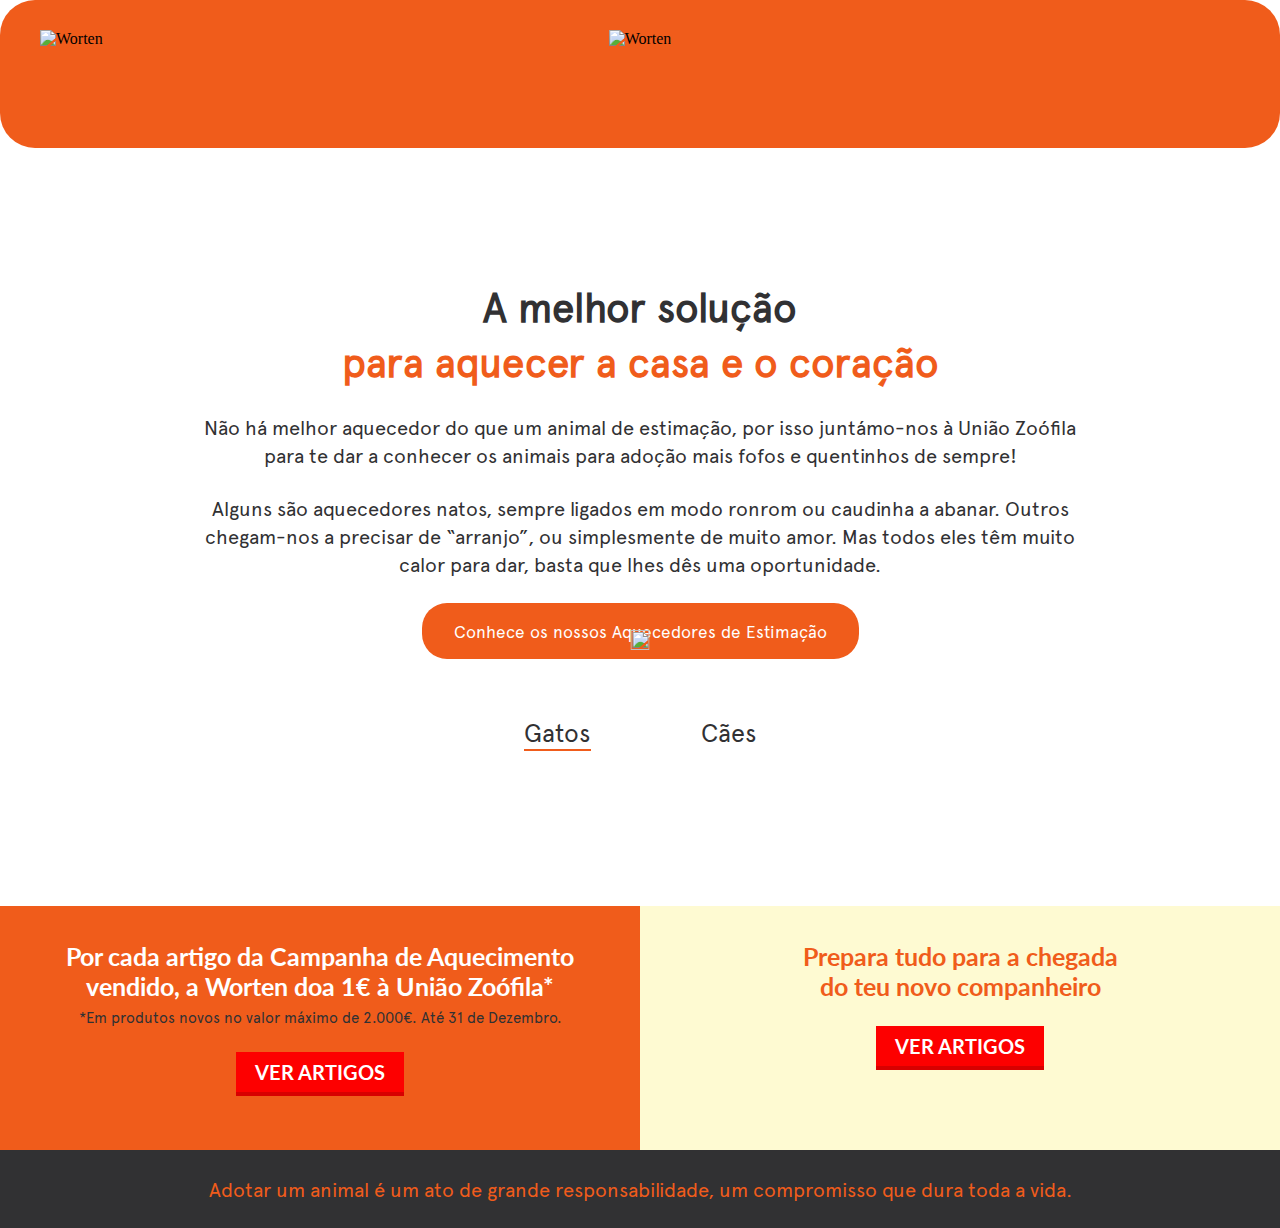
==== commit a1937dde: "version 2" ====
--- a/worten-pet/index.html
+++ b/worten-pet/index.html
@@ -11,16 +11,195 @@
 
 </head>
 <body>
+
+
+<!-- css for all -->
+<style>
+    *,
+    *::before,
+    *::after {
+        margin: 0;
+        padding: 0;
+        box-sizing: border-box;
+    }
+
+    @font-face {
+        font-family: 'Apercu Pro';
+        src: url('https://www.worten.pt/i/343c66f0dfa4963ad71231d02df38cc19176058e');
+        src: url('https://www.worten.pt/i/343c66f0dfa4963ad71231d02df38cc19176058e') format('embedded-opentype'),
+        url('https://www.worten.pt/i/45842883f2aeec4e77661a2d891aff689ed0acd7') format('woff2'),
+        url('https://www.worten.pt/i/90195f34342af15547cfed46f10270a9499f352d') format('woff'),
+        url('https://www.worten.pt/i/0dd1a03136de4a3747c504afc09f10f6b87e7e0e') format('truetype');
+        font-weight: normal;
+        font-style: normal;
+        font-display: swap;
+    }
+
+    @font-face {
+        font-family: 'Lato';
+        src: url('https://www.worten.pt/i/33cf64a1a743e007a6343edb293a4fddeb066514');
+        src: url('https://www.worten.pt/i/33cf64a1a743e007a6343edb293a4fddeb066514') format('embedded-opentype'),
+        url('https://www.worten.pt/i/d50d1a56d66cf1991f7c21c0ca7b7501c504868d') format('woff2'),
+        url('https://www.worten.pt/i/fee666528a8a52ad95015218f5f606e4819b0f26') format('woff'),
+        url('https://www.worten.pt/i/36c0d7e7f0d5d150d5a350ac52c34f82330b97f1') format('truetype');
+        font-weight: bold;
+        font-style: normal;
+        font-display: swap;
+    }
+
+
+    html {
+        scroll-behavior: smooth;
+    }
+
+    .pet-container {
+        width: 100%;
+        max-width: 1200px;
+
+        margin-right: auto;
+        margin-left: auto;
+    }
+
+    .pet-row {
+        display: flex;
+        flex-wrap: wrap;
+    }
+
+    .pet-4 {
+        padding-right: 1.5rem;
+        padding-left: 1.5rem;
+    }
+
+    .pet-img {
+        max-width: 100%;
+        height: auto;
+    }
+
+</style>
 <!-- ======================= TOp Banner Section Open ====================================  -->
-
+<style>
+    .pet-banner {
+        background-color: #F05C1B;
+        border-radius: 35px;
+        position: relative;
+
+        padding-bottom: 100px;
+        padding-top: 30px;
+    }
+
+    .pet-banner .pet-container {
+        display: flex;
+        justify-content: center;
+        position: relative;
+    }
+
+    .pet-banner .pet-container .small-logo {
+        position: absolute;
+        top: 0;
+        left: 0;
+    }
+
+    .pet-cat,
+    .pet-dog {
+        z-index: 1;
+
+    }
+
+    .pet-cat {
+        width: 420px;
+        position: absolute;
+        left: calc(50% - 334px);
+        bottom: -82px;
+    }
+
+    .pet-dog {
+        position: absolute;
+        width: 279px;
+        left: calc(50% + 120px);
+        bottom: -117px;
+    }
+
+
+    .pet-bottom-line {
+        background-image: url("https://www.worten.pt/i/92054f0603a4c3fde217a6a92b92b96a2925ea02");
+        background-size: contain;
+        height: 50px;
+        position: absolute;
+        bottom: 0;
+        left: 0;
+        width: calc(100% - 100px);
+        margin-left: 50px;
+        margin-right: 50px;
+        background-repeat: repeat-x;
+
+    }
+
+    /*  media query */
+    @media (max-width: 600px) {
+        .pet__top-logo {
+            max-width: 150px;
+        }
+
+        .pet-banner {
+            border-radius: unset;
+        }
+
+        .pet-banner .pet-container .small-logo {
+            left: 15px;
+        }
+
+        .pet-cat {
+            width: 250px;
+            position: absolute;
+            left: calc(50% - 197px);
+            bottom: -40px;
+        }
+
+        .pet-dog {
+            position: absolute;
+            width: 184px;
+            left: calc(50% + 26px);
+            bottom: -71px;
+        }
+
+        .pet-bottom-line {
+            width: 100%;
+            margin-right: unset;
+            margin-left: unset;
+        }
+
+        .pet__content {
+            max-width: 100% !important;
+            margin-inline: unset;
+            padding-right: 15px;
+            padding-left: 15px;
+
+        }
+    }
+
+
+    @media (max-width: 420px) {
+        .pet-cat {
+            width: 200px;
+            position: absolute;
+            left: calc(50% - 155px);
+        }
+
+        .pet-dog {
+            width: 140px;
+            left: calc(50% + 9px);
+        }
+    }
+
+</style>
 <div class="pet-banner">
   <div class="pet-container">
-    <img src="images/70year.png" class="small-logo" alt="Worten">
-    <img src="images/pet-logo.png" class="pet__top-logo" alt="Worten">
+    <img src="https://www.worten.pt/i/6cd718d7bd29a250af1af6947fff3b00228d194d" class="small-logo" alt="Worten">
+    <img src="https://www.worten.pt/i/ac100d4c63a79365e1317ec2d9eada6d85e75ba7" class="pet__top-logo" alt="Worten">
   </div>
   <!--     pets images -->
-  <img src="images/cat.png" class="pet-cat" alt="">
-  <img src="images/dog.png" class="pet-dog" alt="">
+  <img src="https://www.worten.pt/i/c5e65f3c730fc4121e1e63c36b5b90275a197a84" class="pet-cat" alt="">
+  <img src="https://www.worten.pt/i/b51a454045cc8a6bf774026dfdc176a8dafc18b8" class="pet-dog" alt="">
 
   <div class="pet-bottom-line">
   </div>
@@ -29,6 +208,56 @@
 <!-- ======================= TOp Banner Section Close  ====================================  -->
 
 <!-- ======================= TOp Banner content Section Open  ====================================  -->
+
+<style>
+    .pet__content {
+        text-align: center;
+        max-width: 75%;
+        margin-inline: auto;
+        margin-top: 130px;
+    }
+
+    .pet__content h2 {
+        font-family: 'Apercu Pro';
+        font-size: 40px;
+        color: #313133;
+    }
+
+    .pet__content h4 {
+        color: #F05C1B;
+        font-size: 40px;
+        font-family: 'Apercu Pro';
+        margin-bottom: 25px;
+    }
+
+    .pet__content p {
+        font-family: 'Apercu Pro';
+        font-size: 20px;
+        margin-top: 25px;
+        color: #313133;
+    }
+
+    .pet__content .pet__link {
+        margin-top: 25px;
+        position: relative;
+    }
+
+    .pet__content .pet__link a {
+        display: inline-block;
+        background-color: #F05C1B;
+        color: #fff;
+        text-decoration: none;
+        font-family: 'Apercu Pro';
+        padding: 1rem 2rem;
+        border-radius: 25px;
+        font-size: 17px;
+    }
+
+    .pet__content .pet__link a > div {
+        width: 100%;
+    }
+
+</style>
 <div class="pet-container">
   <div class="pet-row">
     <div class="pet__content">
@@ -38,13 +267,20 @@
         Não há melhor aquecedor do que um animal de estimação, por isso juntámo-nos à União Zoófila para te dar
         a conhecer os animais para adoção mais fofos e quentinhos de sempre!
       </p>
+      <div class="pet__link pet__catdog__mob">
+        <a href="#form"><span>Conhece os nossos Aquecedores de Estimação</span><img
+            src="https://www.worten.pt/i/72ec52be98a81893cd39d4b8a15482221680fcd6" height="17" width="28"/></a>
+
+      </div>
       <p>
         Alguns são aquecedores natos, sempre ligados em modo ronrom ou caudinha a abanar. Outros chegam-nos a
         precisar de “arranjo”, ou simplesmente de muito amor. Mas todos eles têm muito calor para dar, basta que
         lhes dês uma oportunidade.
       </p>
-      <div class="pet__link">
-        <a href="#">Conhece os nossos Aquecedores de Estimação</a>
+      <div class="pet__link pet__catdog__desk">
+        <a href="#form"><span>Conhece os nossos Aquecedores de Estimação</span><img
+            src="https://www.worten.pt/i/72ec52be98a81893cd39d4b8a15482221680fcd6" height="17" width="28"/></a>
+
       </div>
     </div>
   </div>
@@ -52,14 +288,400 @@
 <!-- ======================= TOp Banner content Section Close   ====================================  -->
 
 
-<!-- =================================
-============ This Is for DESKTOP OPEN ========================
-=========================================== -->
-
-
 <!-- ======================= CAt DOg Tab Section Open   ====================================  -->
+
+<style>
+    .pet__dog__cat {
+        margin-top: 55px;
+    }
+
+    .pet__dog__cat .pet__dogcat__nav {
+        text-align: center;
+        width: 100%;
+        margin-bottom: 55px;
+    }
+
+    .pet__dog__cat .pet__dogcat__nav ul {
+        display: flex;
+        justify-content: center;
+        list-style: none;
+        padding: 0;
+        font-family: 'Apercu Pro';
+        font-size: 25px;
+
+    }
+
+    .pet__dog__cat .pet__dogcat__nav ul li {
+        margin-right: 55px;
+        margin-left: 55px;
+    }
+
+    .pet__dog__cat .pet__dogcat__nav ul li a {
+        color: #313133;
+        text-decoration: none;
+
+    }
+
+    .pet__dog__cat .pet__dogcat__nav ul li a:hover,
+    .pet__dog__cat .pet__dogcat__nav ul li.active {
+        border-bottom: 2px solid #F05C1B;
+    }
+
+    .pet__dog__cat .pet__row__inner .pet__row__item {
+        position: relative;
+
+    }
+
+
+    .pet__dog__cat .pet__row__inner {
+        display: flex;
+    }
+
+    .pet__dog__cat .pet__row__inner .pet__row__item__info {
+        flex: 0 0 66.67%;
+    }
+
+    .pet__dog__cat .pet__row__inner .pet__row__item {
+        flex: 0 0 33.33%;
+        transition: all .5s;
+    }
+
+    .pet_ola_rel {
+        position: relative;
+    }
+
+    .pet__link a {
+        display: flex;
+        flex-direction: column;
+        align-items: center;
+        max-width: 448px;
+        margin: auto;
+        position: relative;
+    }
+
+    .pet__link a img {
+        width: 19px;
+        height: auto;
+        margin: auto;
+        position: absolute;
+        left: 50%;
+        transform: translateX(-50%);
+        bottom: 4px;
+
+    }
+
+    .pet__dog__cat .pet__row__inner .pet__row__item > img {
+        display: block;
+    }
+
+    .pet__dog__cat .pet__row__inner .pet__row__item .pet__row__item-display {
+        position: absolute;
+        top: 0;
+        left: 0;
+        height: 100%;
+        display: flex;
+        flex-direction: column;
+        justify-content: space-between;
+        padding: 15px;
+    }
+
+    .pet__dog__cat .pet__row__inner .pet__row__item .pet__row__item-display h3 {
+        color: #F05C1B;
+        font-family: 'Apercu Pro';
+        font-size: 20px;
+        font-weight: bold;
+    }
+
+
+    .pet__dog__cat .pet__row__inner .pet__row__item:hover .pet__row__item-display {
+        visibility: hidden;
+        opacity: 0;
+        transition: all .5s;
+    }
+
+
+    .pet__dog__cat .pet__row__inner .pet__row__item .pet__item-overlay {
+        display: none;
+        transition: all .5s;
+    }
+
+
+    .pet__dog__cat .pet__row__inner .pet__row__item .pet__row__item-display > img {
+        max-width: 45px;
+    }
+
+    .pet__dog__cat .pet__row__inner .pet__row__item .pet__item-overlay h2 {
+        font-size: 24px;
+        padding-bottom: 15px;
+    }
+
+    .pet__dog__cat .pet__row__inner .pet__row__item .pet__item-overlay p {
+        font-size: 20px;
+        padding-top: 25px;
+
+    }
+
+    .pet__dog__cat .pet__row__inner .pet__row__item .pet__item-overlay a {
+        text-decoration: none;
+        background: white;
+        display: inline-block;
+        height: 60px;
+        width: 60px;
+        display: flex;
+        justify-content: center;
+        align-items: center;
+        border-radius: 100%;
+        margin-top: 25px;
+        align-self: flex-end;
+        margin-right: 29px;
+
+    }
+
+    .pet__dog__cat .pet__row__inner .pet__row__item .pet__item-overlay a > img {
+        width: 30px;
+        height: 30px;
+    }
+
+    .pet__dog,
+    .pet__cat {
+        display: none;
+    }
+
+    .pet__dog.active,
+    .pet__cat.active {
+        display: block;
+    }
+
+    .pet__row__item__info {
+        display: none;
+    }
+
+
+    .pet__dog__cat .pet__row__inner .pet__row__item.active {
+        display: block;
+    }
+
+    .pet__dog__cat .pet__row__inner .pet__row__item__info.active {
+        display: block;
+    }
+
+    .pet__dog__cat .pet__row__inner .pet__row__item.active .pet__row__item-display,
+    .pet__dog__cat .pet__row__inner .pet__row__item.active .pet__item-overlay {
+        display: none;
+    }
+
+    .pet__dog__cat .pet__row__item.active .pet__close-btn {
+        visibility: visible;
+    }
+
+    .pet__dog__cat .pet__close-btn {
+        visibility: hidden;
+    }
+
+    .pet__dog__cat .pet__close-btn {
+        position: absolute;
+        bottom: 25px;
+        right: 0;
+        text-decoration: none;
+        background: #fff;
+        display: inline-block;
+        height: 60px;
+        width: 60px;
+        display: flex;
+        justify-content: center;
+        align-items: center;
+        border-radius: 100%;
+        margin-top: 25px;
+        align-self: flex-end;
+        margin-right: 25px;
+    }
+
+
+    .pet__dog__cat .pet__close-btn > img {
+        max-width: 30px;
+    }
+
+
+    .pet__dog__cat .pet__close-btn:hover > img {
+        transform: rotate(180deg);
+        transition: all .5s;
+    }
+
+    .pet__dog__cat .pet__row__inner .pet__short__des {
+        display: flex;
+        background-color: #F05C1B;
+        justify-content: space-around;
+        align-items: center;
+        padding-top: 2rem;
+        padding-bottom: 2rem;
+        font-family: 'Apercu Pro';
+        color: #fff;
+
+    }
+
+    .pet__dog__cat .pet__row__inner .pet__row__item__info {
+        border-left: 20px solid #fff;
+    }
+
+    .pet__dog__cat .pet__row__inner .pet__row__item__info > p {
+        font-family: 'Apercu Pro';
+        font-size: 20px;
+        padding-bottom: 25px;
+        color: #313133;
+        padding-left: 15px;
+        padding-right: 15px;
+        padding-top: 15px;
+    }
+
+    .pet__dog__cat .pet__row__inner .pet__short__des h3 {
+        font-size: 20px;
+        font-family: 'Apercu Pro';
+    }
+
+    .pet__dog__cat .pet__row__inner .pet__short__des p {
+        padding-top: 5px;
+        padding-bottom: 20px;
+        font-size: 17px;
+        font-family: 'Apercu Pro';
+
+    }
+
+
+    .pet__dog__cat .pet__short__des .pet__right-info a {
+        display: block;
+        background-color: #fff;
+        padding: 1rem 2rem;
+        color: #F05C1B;
+        text-decoration: none;
+        font-size: 20px;
+        font-family: 'Apercu Pro';
+        border-radius: 25px;
+        -webkit-transition: all .5s;
+        transition: all .5s;
+
+    }
+
+    .pet__dog__cat .pet__short__des .pet__right-info a:hover {
+        box-shadow: -1px 6px 23px -14px rgba(0, 0, 0, 1);
+        -webkit-box-shadow: -1px 6px 23px -14px rgba(0, 0, 0, 1);
+        -moz-box-shadow: -1px 6px 23px -14px rgba(0, 0, 0, 1);
+    }
+
+    .pet__row__item {
+        transition: transform 0.6s ease;
+    }
+
+    .pet__dog__cat .pet__row__inner {
+        position: relative;
+        overflow: hidden;
+    }
+
+    .pet__dog__cat .pet__row__inner .pet__row__item__info {
+        position: absolute;
+        left: calc(100% / 3);
+        z-index: -1;
+        overflow: hidden;
+    }
+
+    .pet__dog__cat .pet__row__inner .pet__row__item.active .pet__row__item-display,
+    .pet__dog__cat .pet__row__inner .pet__row__item.active .pet__item-overlay {
+        visibility: hidden !important;
+        opacity: 0;
+        transition: visibility 0.3s linear, opacity 0.3s linear;
+    }
+
+    @media (max-width: 991.98px) {
+
+        .pet__dog__cat .pet__row__inner .pet__row__item__info {
+            border-left: unset;
+        }
+    }
+
+    @media (max-width: 600px) {
+        .pet__dog__cat .pet__row__inner .pet__short__des {
+            flex-direction: column;
+            text-align: center;
+        }
+
+        .pet__dog__cat .pet__row__inner {
+            flex-direction: column;
+        }
+
+        .pet__dog__cat .pet__row__inner .pet__row__item__info {
+            position: relative;
+            left: unset;
+            z-index: unset;
+            flex: unset;
+        }
+        .pet__catdog__mob .pet__row__inner .pet__row__item__info {
+            flex:0 0 100%;
+
+        }
+
+        .pet__catdog__desk {
+            display: none !important;
+        }
+
+        .pet__catdog__mob {
+            display: block !important;
+        }
+
+        .pet__dog__cat .pet__catdog__mob .pet__row__inner.active {
+            flex-direction: unset;
+        }
+        .pet__dog__cat .pet__catdog__mob .pet__row__inner {
+            flex-direction: row;
+            flex-wrap:wrap;
+        }
+        .pet__dog__cat .pet__catdog__mob .pet__row__inner .pet__row__item {
+            flex: 0 0 50%;
+            transition: all .5s;
+            opacity: 1;
+        }
+        .pet__dog__cat .pet__catdog__mob .pet__row__inner .pet__row__item.active{
+            flex:0 0 100%;
+        }
+        .pet__dog__cat .pet__catdog__mob .pet__row__inner .pet__row__item.deactivate{
+            z-index: -1;
+            position:absolute;
+            visibility: hidden;
+            opacity: 0;
+            transition: all .5s;
+        }
+    }
+
+    @media (min-width: 600px) {
+        .pet__dog__cat .pet__row__inner .pet__row__item:hover .pet__item-overlay {
+            display: block;
+            position: absolute;
+            top: 0;
+            left: 0;
+            height: 100%;
+            width: 100%;
+            background: rgba(240, 92, 27, .9);
+            display: flex;
+            flex-direction: column;
+            justify-content: flex-end;
+            font-family: 'Apercu Pro';
+            color: #fff;
+            padding-left: 17%;
+            padding-bottom: 25px;
+        }
+
+        .pet__catdog__desk {
+            display: block !important;
+        }
+
+        .pet__catdog__mob {
+            display: none !important;
+        }
+    }
+
+</style>
 <div class="pet-container pet__dog__cat">
-  <div class="pet-row">
+
+  <!-- ======================= Desktop Cat  Section Open   ====================================  -->
+  <div class="pet-row pet__catdog__desk">
     <div class="pet__dogcat__nav">
       <ul>
         <li class="active"><a href="#" data-tab__class=".pet__cat">Gatos</a></li>
@@ -70,10 +692,11 @@
       <div class="pet__row__inner">
         <div data-pr="pr__1" class="pet__row__item ">
           <div class="pet_ola_rel">
-            <img src="images/gatos/rosa-real.jpg" class="pet-img" alt="">
-            <a href="#" class="pet__close-btn" data-pr="pr__1"> <img src="images/close.png" alt=""> </a>
-            <div class="pet__row__item-display">
-              <img src="images/gatos/icon.png" alt="">
+            <img src="https://www.worten.pt/i/3fd1c71435d214a5cac611aa245eaf3bc8311238" class="pet-img" alt="">
+            <a href="#" class="pet__close-btn" data-pr="pr__1"> <img
+                src="https://www.worten.pt/i/9f00e7a18ae0a2ed6e8558a02f641cda8a2f5982" alt=""> </a>
+            <div class="pet__row__item-display">
+              <img src="https://www.worten.pt/i/515d97430b6bc36fdd8eedb809333c8540fd3324" alt="">
               <h3>Rosa Real</h3>
             </div>
             <div class="pet__item-overlay">
@@ -82,7 +705,8 @@
                 <strong> Meiguice em modo full-on</strong> <br>
                 Aquece a casa e o coração
               </p>
-              <a href="#" data-pr="pr__1"> <img src="images/arrow.png" alt=""> </a>
+              <a href="#" data-pr="pr__1"> <img src="https://www.worten.pt/i/ea4f4351e1cde82ed5a15795e867257f2952fed5"
+                                                alt=""> </a>
             </div>
           </div>
 
@@ -104,14 +728,15 @@
             </div>
             <div class="pet__mid-info">
               <h3>Idade</h3>
-              <p>Feminino (esterilizada)</p>
+              <p>9 anos e 4 meses
+              </p>
 
               <h3>Raça</h3>
               <p> Europeu Comum (indefinida)</p>
 
             </div>
             <div class="pet__right-info">
-              <a href="#"> Quero adotar! </a>
+              <a href="#form"> Quero adotar! </a>
             </div>
           </div>
         </div>
@@ -119,10 +744,11 @@
 
         <div data-pr="pr__2" class="pet__row__item ">
           <div class="pet_ola_rel">
-            <img src="images/gatos/folha.jpg" class="pet-img" alt="">
-            <a href="#" class="pet__close-btn" data-pr="pr__1"> <img src="images/close.png" alt=""> </a>
-            <div class="pet__row__item-display">
-              <img src="images/gatos/icon.png" alt="">
+            <img src="https://www.worten.pt/i/ecce26aea34524c65ba391d82410e1b5455c8c3c" class="pet-img" alt="">
+            <a href="#" class="pet__close-btn" data-pr="pr__1"> <img
+                src="https://www.worten.pt/i/9f00e7a18ae0a2ed6e8558a02f641cda8a2f5982" alt=""> </a>
+            <div class="pet__row__item-display">
+              <img src="https://www.worten.pt/i/515d97430b6bc36fdd8eedb809333c8540fd3324" alt="">
               <h3>Folha</h3>
             </div>
             <div class="pet__item-overlay">
@@ -131,7 +757,8 @@
                 <strong> Folha, uma manta de pelo adorável </strong> <br>
                 Aquece a casa e o coração
               </p>
-              <a href="#" data-pr="pr__1"> <img src="images/arrow.png" alt=""> </a>
+              <a href="#form" data-pr="pr__1"> <img
+                  src="https://www.worten.pt/i/ea4f4351e1cde82ed5a15795e867257f2952fed5" alt=""> </a>
             </div>
           </div>
         </div>
@@ -157,7 +784,7 @@
 
             </div>
             <div class="pet__right-info">
-              <a href="#"> Quero adotar! </a>
+              <a href="#form"> Quero adotar! </a>
             </div>
           </div>
         </div>
@@ -165,10 +792,11 @@
 
         <div data-pr="pr__3" class="pet__row__item ">
           <div class="pet_ola_rel">
-            <img src="images/gatos/folha.jpg" class="pet-img" alt="">
-            <a href="#" class="pet__close-btn" data-pr="pr__1"> <img src="images/close.png" alt=""> </a>
-            <div class="pet__row__item-display">
-              <img src="images/gatos/icon.png" alt="">
+            <img src="https://www.worten.pt/i/d77f1723bc0e2ecb5fe536aaaa4eba4fefde89bf" class="pet-img" alt="">
+            <a href="#" class="pet__close-btn" data-pr="pr__1"> <img
+                src="https://www.worten.pt/i/9f00e7a18ae0a2ed6e8558a02f641cda8a2f5982" alt=""> </a>
+            <div class="pet__row__item-display">
+              <img src="https://www.worten.pt/i/515d97430b6bc36fdd8eedb809333c8540fd3324" alt="">
               <h3>Maria Costureira</h3>
             </div>
             <div class="pet__item-overlay">
@@ -177,7 +805,8 @@
                 <strong> Maria Costureira, toda ela personalidade</strong> <br>
                 Aquece a casa e o coração
               </p>
-              <a href="#" data-pr="pr__1"> <img src="images/arrow.png" alt=""> </a>
+              <a href="#" data-pr="pr__1"> <img src="https://www.worten.pt/i/ea4f4351e1cde82ed5a15795e867257f2952fed5"
+                                                alt=""> </a>
             </div>
           </div>
         </div>
@@ -204,7 +833,7 @@
 
             </div>
             <div class="pet__right-info">
-              <a href="#"> Quero adotar! </a>
+              <a href="#form"> Quero adotar! </a>
             </div>
           </div>
         </div>
@@ -213,10 +842,747 @@
       <div class="pet__row__inner">
         <div data-pr="pr__1" class="pet__row__item ">
           <div class="pet_ola_rel">
-            <img src="images/gatos/rosa-real.jpg" class="pet-img" alt="">
-            <a href="#" class="pet__close-btn" data-pr="pr__1"> <img src="images/close.png" alt=""> </a>
-            <div class="pet__row__item-display">
-              <img src="images/gatos/icon.png" alt="">
+            <img src="https://www.worten.pt/i/cdfc5d057ba2ad847bb3bbf36f52fb5b789ecfef" class="pet-img" alt="">
+            <a href="#" class="pet__close-btn" data-pr="pr__1"> <img
+                src="https://www.worten.pt/i/9f00e7a18ae0a2ed6e8558a02f641cda8a2f5982" alt=""> </a>
+            <div class="pet__row__item-display">
+              <img src="https://www.worten.pt/i/515d97430b6bc36fdd8eedb809333c8540fd3324" alt="">
+              <h3>Carlota</h3>
+            </div>
+            <div class="pet__item-overlay">
+              <h2>Carlota</h2>
+              <p>
+                <strong>Carlota, a energia não se esgota</strong> <br>
+                Aquece a casa e o coração
+              </p>
+              <a href="#" data-pr="pr__1"> <img src="https://www.worten.pt/i/ea4f4351e1cde82ed5a15795e867257f2952fed5"
+                                                alt=""> </a>
+            </div>
+          </div>
+
+
+        </div>
+        <div class="pet__row__item__info pr__1">
+          <p> A Carlota é uma gatinha jovem e com muita energia. É extremamente brincalhona e curiosa. Gosta
+            da nossa atenção e de mimos, mas tem uma personalidade forte. Não gosta de outros gatos. A
+            Carlota procura agora uma família que a estime no resto da sua longa vida.</p>
+
+          <div class="pet__short__des">
+            <div class="pet__left-info">
+              <h3>Género</h3>
+              <p>Feminino (esterilizada)</p>
+
+              <h3>Tempo em</h3>
+              <p></p>
+            </div>
+            <div class="pet__mid-info">
+              <h3>Idade</h3>
+              <p>3 anos e 3 meses </p>
+
+              <h3>Raça</h3>
+              <p> Europeu Comum (indefinida)</p>
+
+            </div>
+            <div class="pet__right-info">
+              <a href="#form"> Quero adotar! </a>
+            </div>
+          </div>
+        </div>
+
+        <div data-pr="pr__2" class="pet__row__item ">
+          <div class="pet_ola_rel">
+            <img src="https://www.worten.pt/i/9928bcb7992b3c82c2326fc084dcd5ce372b0748" class="pet-img" alt="">
+            <a href="#" class="pet__close-btn" data-pr="pr__1"> <img
+                src="https://www.worten.pt/i/9f00e7a18ae0a2ed6e8558a02f641cda8a2f5982" alt=""> </a>
+            <div class="pet__row__item-display">
+              <img src="https://www.worten.pt/i/515d97430b6bc36fdd8eedb809333c8540fd3324" alt="">
+              <h3>Teotónio</h3>
+
+            </div>
+            <div class="pet__item-overlay">
+              <h2>Teotónio</h2>
+              <p>
+                <strong> Teotónio, um aquecedor em miniatura </strong> <br>
+                Aquece a casa e o coração
+              </p>
+              <a href="#" data-pr="pr__1"> <img src="https://www.worten.pt/i/ea4f4351e1cde82ed5a15795e867257f2952fed5"
+                                                alt=""> </a>
+            </div>
+          </div>
+
+        </div>
+        <div class="pet__row__item__info pr__2">
+          <p> O Teotónio é um bebé receoso, mas muito doce e brincalhão. Com tempo, paciência e muito carinho,
+            ganhará confiança rapidamente. Dá-se muito bem com outros gatos. O Teotónio procura agora uma
+            família que o conquiste e estime no resto da sua longa vida.</p>
+
+          <div class="pet__short__des">
+            <div class="pet__left-info">
+              <h3>Género</h3>
+              <p>Masculino</p>
+
+              <h3>Tempo em</h3>
+              <p></p>
+            </div>
+            <div class="pet__mid-info">
+              <h3>Idade</h3>
+              <p> 6 meses</p>
+
+              <h3>Raça</h3>
+              <p> Europeu Comum (indefinida)</p>
+
+            </div>
+            <div class="pet__right-info">
+              <a href="#form"> Quero adotar! </a>
+            </div>
+          </div>
+        </div>
+
+
+        <div data-pr="pr__3" class="pet__row__item ">
+          <div class="pet_ola_rel">
+            <img src="https://www.worten.pt/i/61130223a85ad9d4759b43510272334751edf251" class="pet-img" alt="">
+            <a href="#" class="pet__close-btn" data-pr="pr__1"> <img
+                src="https://www.worten.pt/i/9f00e7a18ae0a2ed6e8558a02f641cda8a2f5982" alt=""> </a>
+            <div class="pet__row__item-display">
+              <img src="https://www.worten.pt/i/515d97430b6bc36fdd8eedb809333c8540fd3324" alt="">
+              <h3>Chico de Belém</h3>
+            </div>
+            <div class="pet__item-overlay">
+              <h2>Chico de Belém</h2>
+              <p>
+                <strong> Chico de Belém, um tímido muito quentinho</strong> <br>
+                Aquece a casa e o coração
+              </p>
+              <a href="#" data-pr="pr__1"> <img src="https://www.worten.pt/i/ea4f4351e1cde82ed5a15795e867257f2952fed5"
+                                                alt=""> </a>
+            </div>
+          </div>
+
+        </div>
+        <div class="pet__row__item__info pr__3">
+          <p> O Chico de Belém é um gatinho tímido, mas doce. Gosta de mimos e ganha rapidamente confiança nas
+            pessoas. Dá-se bem com outros gatos. O Chico de Belém procura agora uma família que o estime no
+            resto da sua longa vida.</p>
+
+          <div class="pet__short__des">
+            <div class="pet__left-info">
+              <h3>Género</h3>
+              <p> Masculino (castrado) </p>
+
+              <h3>Tempo em</h3>
+              <p></p>
+            </div>
+            <div class="pet__mid-info">
+              <h3>Idade</h3>
+              <p>7 anos e 9 meses </p>
+
+              <h3>Raça</h3>
+              <p>Europeu Comum (indefinida)
+              </p>
+
+            </div>
+            <div class="pet__right-info">
+              <a href="#form"> Quero adotar! </a>
+            </div>
+          </div>
+        </div>
+
+      </div>
+      <div class="pet__row__inner">
+        <div data-pr="pr__1" class="pet__row__item ">
+          <div class="pet_ola_rel">
+            <img src="https://www.worten.pt/i/e95c6255821ba8425aab6498ff6781672479129f" class="pet-img" alt="">
+            <a href="#" class="pet__close-btn" data-pr="pr__1"> <img
+                src="https://www.worten.pt/i/9f00e7a18ae0a2ed6e8558a02f641cda8a2f5982" alt=""> </a>
+            <div class="pet__row__item-display">
+              <img src="https://www.worten.pt/i/515d97430b6bc36fdd8eedb809333c8540fd3324" alt="">
+              <h3>Bob Esponja </h3>
+            </div>
+            <div class="pet__item-overlay">
+              <h2>Bob Esponja</h2>
+              <p>
+                <strong>o distribuidor de turrinhas</strong> <br>
+                Aquece a casa e o coração
+              </p>
+              <a href="#" data-pr="pr__1"> <img src="https://www.worten.pt/i/ea4f4351e1cde82ed5a15795e867257f2952fed5"
+                                                alt=""> </a>
+            </div>
+          </div>
+
+
+        </div>
+        <div class="pet__row__item__info pr__1">
+          <p>O Bob Esponja é um gatinho absolutamente maravilhoso. Adora atenção, companhia e todos os mimos
+            que lhe possamos dar. Para chamar a nossa atenção, gosta de nos dar turrinhas nas pernas e fica
+            à espera de festinhas. Dá-se bem com outros gatos e procura agora uma família que o estime no
+            resto da sua longa vida e que não se importe que ele seja FIV positivo. </p>
+
+          <div class="pet__short__des">
+            <div class="pet__left-info">
+              <h3>Género</h3>
+              <p> Masculino (castrado) </p>
+
+              <h3>Tempo em</h3>
+              <p></p>
+            </div>
+            <div class="pet__mid-info">
+              <h3>Idade</h3>
+              <p> 8 anos e 10 meses</p>
+
+              <h3>Raça</h3>
+              <p> Europeu Comum (indefinida)</p>
+
+            </div>
+            <div class="pet__right-info">
+              <a href="#form"> Quero adotar! </a>
+            </div>
+          </div>
+        </div>
+
+        <div data-pr="pr__2" class="pet__row__item ">
+          <div class="pet_ola_rel">
+            <img src="https://www.worten.pt/i/22f1737f0f260dac4a0a85671c50276211a7d12f" class="pet-img" alt="">
+            <a href="#" class="pet__close-btn" data-pr="pr__1"> <img
+                src="https://www.worten.pt/i/9f00e7a18ae0a2ed6e8558a02f641cda8a2f5982" alt=""> </a>
+            <div class="pet__row__item-display">
+              <img src="https://www.worten.pt/i/515d97430b6bc36fdd8eedb809333c8540fd3324" alt="">
+              <h3> Kilimanjaro e Top Choc</h3>
+            </div>
+            <div class="pet__item-overlay">
+              <h2> Kilimanjaro e Top Choc</h2>
+              <p>
+                <strong>Kilimanjaro e Top Choc, o dobro do calor</strong> <br>
+                Aquece a casa e o coração
+              </p>
+              <a href="#" data-pr="pr__1"> <img src="https://www.worten.pt/i/ea4f4351e1cde82ed5a15795e867257f2952fed5"
+                                                alt=""> </a>
+            </div>
+          </div>
+
+        </div>
+        <div class="pet__row__item__info pr__2">
+          <p>O Killimanjaro e o Top Choc são dois gatinhos fantásticos. Adoram a nossa atenção, companhia e
+            muitos, muitos mimos! São gatinhos muito calmos e tranquilos com toda a gente. Dão-se muito bem
+            com outros gatos, mas especialmente um com o outro, pois são melhores amigos inseparáveis. O
+            Killimanjaro e o Top Choc procuram agora uma família que os estime no resto das suas longas
+            vidas.</p>
+
+          <div class="pet__short__des">
+            <div class="pet__left-info">
+              <h3>Género</h3>
+              <p> Masculino (castrado) </p>
+
+              <h3>Tempo em</h3>
+              <p></p>
+            </div>
+            <div class="pet__mid-info">
+              <h3>Idade</h3>
+              <p>6 anos e 10 meses </p>
+
+              <h3>Raça</h3>
+              <p> Europeu Comum (indefinida)</p>
+
+            </div>
+            <div class="pet__right-info">
+              <a href="#form"> Quero adotar! </a>
+            </div>
+          </div>
+        </div>
+
+
+        <div data-pr="pr__3" class="pet__row__item ">
+          <div class="pet_ola_rel">
+            <img src="https://www.worten.pt/i/d089b1bfdff7cf469625143626ab28e895630d2a" class="pet-img" alt="">
+            <a href="#" class="pet__close-btn" data-pr="pr__1"> <img
+                src="https://www.worten.pt/i/9f00e7a18ae0a2ed6e8558a02f641cda8a2f5982" alt=""> </a>
+            <div class="pet__row__item-display">
+              <img src="https://www.worten.pt/i/515d97430b6bc36fdd8eedb809333c8540fd3324" alt="">
+              <h3>Hulk</h3>
+            </div>
+            <div class="pet__item-overlay">
+              <h2>Hulk</h2>
+              <p>
+                <strong> Hulk, o anfitrião das festas</strong> <br>
+                Aquece a casa e o coração
+              </p>
+              <a href="#" data-pr="pr__1"> <img src="https://www.worten.pt/i/ea4f4351e1cde82ed5a15795e867257f2952fed5"
+                                                alt=""> </a>
+            </div>
+          </div>
+
+        </div>
+        <div class="pet__row__item__info pr__3">
+          <p>O Hulk é um gatinho espetacular. Adora a nossa atenção e só quer festas e mimo a toda a hora! É
+            um gatinho super calmo e doce, mas também adora brincar. Dá-se bem com outros gatos. O Hulk
+            procura agora uma família que o estime no resto da sua longa vida e que não se importe que ele
+            seja FIV e FeLV positivo.</p>
+
+          <div class="pet__short__des">
+            <div class="pet__left-info">
+              <h3>Género</h3>
+              <p>Masculino (castrado)</p>
+
+              <h3>Tempo em</h3>
+              <p> 3 meses</p>
+            </div>
+            <div class="pet__mid-info">
+              <h3>Idade</h3>
+              <p>11 anos e 3 meses </p>
+
+              <h3>Raça</h3>
+              <p> Europeu Comum (indefinida)</p>
+
+            </div>
+            <div class="pet__right-info">
+              <a href="#form"> Quero adotar! </a>
+            </div>
+          </div>
+        </div>
+
+      </div>
+    </div>
+
+    <div class="pet-row pet__dog">
+      <div class="pet__row__inner">
+        <div data-pr="pr__1" class="pet__row__item ">
+          <div class="pet_ola_rel">
+            <img src="https://www.worten.pt/i/9eca506f16a0c30984f5b6345dd41d23a7433a7b" class="pet-img" alt="">
+            <a href="#" class="pet__close-btn" data-pr="pr__1"> <img
+                src="https://www.worten.pt/i/9f00e7a18ae0a2ed6e8558a02f641cda8a2f5982" alt=""> </a>
+            <div class="pet__row__item-display">
+              <img src="https://www.worten.pt/i/515d97430b6bc36fdd8eedb809333c8540fd3324" alt="">
+              <h3>Colibri</h3>
+            </div>
+            <div class="pet__item-overlay">
+              <h2>Colibri</h2>
+              <p>
+                <strong> o mestre dos miminhos</strong> <br>
+                Aquece a casa e o coração
+              </p>
+              <a href="#" data-pr="pr__1"> <img src="https://www.worten.pt/i/ea4f4351e1cde82ed5a15795e867257f2952fed5"
+                                                alt=""> </a>
+            </div>
+          </div>
+
+
+        </div>
+        <div class="pet__row__item__info pr__1">
+          <p>O Colibri é um pequenote super alegre e completamente amoroso. Mal conhece e já está com as
+            patinhas apoiadas nas nossas pernas a pedir carinho. Mais que tudo, ele quer é receber mimo! Nos
+            intervalos, também gosta de brincar com os outros cães e de farejar todos os novos cheiros que
+            encontra.</p>
+
+          <div class="pet__short__des">
+            <div class="pet__left-info">
+              <h3>Género</h3>
+              <p> Masculino (castrado) </p>
+
+              <h3>Porte</h3>
+              <p> Pequeno </p>
+            </div>
+            <div class="pet__mid-info">
+              <h3>Idade</h3>
+              <p>4 anos e 5 meses </p>
+
+              <h3>Raça</h3>
+              <p> Podengo Pequeno Português (arraçado)</p>
+
+            </div>
+            <div class="pet__right-info">
+              <a href="#form"> Quero adotar! </a>
+            </div>
+          </div>
+        </div>
+
+        <div data-pr="pr__2" class="pet__row__item ">
+          <div class="pet_ola_rel">
+            <img src="https://www.worten.pt/i/c0f9b0bf7c6f9318b21342dc7e8ae0e44a6d0fad" class="pet-img" alt="">
+            <a href="#" class="pet__close-btn" data-pr="pr__1"> <img
+                src="https://www.worten.pt/i/9f00e7a18ae0a2ed6e8558a02f641cda8a2f5982" alt=""> </a>
+            <div class="pet__row__item-display">
+              <img src="https://www.worten.pt/i/515d97430b6bc36fdd8eedb809333c8540fd3324" alt="">
+              <h3>Indira</h3>
+            </div>
+            <div class="pet__item-overlay">
+              <h2>Indira</h2>
+              <p>
+                <strong> um doce com muito calor para dar</strong> <br>
+                Aquece a casa e o coração
+              </p>
+              <a href="#" data-pr="pr__1"> <img src="https://www.worten.pt/i/ea4f4351e1cde82ed5a15795e867257f2952fed5"
+                                                alt=""> </a>
+            </div>
+          </div>
+
+        </div>
+        <div class="pet__row__item__info pr__2">
+          <p>Esta beleza é a Indira. É uma paz de alma e de alguma forma transmite essa paz. Pode ser de porte
+            grande, mas é suave e delicada, e é doce. Cadela muito meiga, tranquila e discreta, que se dá
+            bem com toda a gente. A Indira espera muito por uma casa.</p>
+
+          <div class="pet__short__des">
+            <div class="pet__left-info">
+              <h3>Género</h3>
+              <p>Feminino (esterilizada)</p>
+
+              <h3>Porte</h3>
+              <p> Grande</p>
+            </div>
+            <div class="pet__mid-info">
+              <h3>Idade</h3>
+              <p> 8 anos e 9 meses</p>
+
+              <h3>Raça</h3>
+              <p> Rafeira (indefinida) </p>
+
+            </div>
+            <div class="pet__right-info">
+              <a href="#form"> Quero adotar! </a>
+            </div>
+          </div>
+        </div>
+
+
+        <div data-pr="pr__3" class="pet__row__item ">
+          <div class="pet_ola_rel">
+            <img src="https://www.worten.pt/i/3a83364bf494ce8740d6abe0b130551feab16d5c" class="pet-img" alt="">
+            <a href="#" class="pet__close-btn" data-pr="pr__1"> <img
+                src="https://www.worten.pt/i/9f00e7a18ae0a2ed6e8558a02f641cda8a2f5982" alt=""> </a>
+            <div class="pet__row__item-display">
+              <img src="https://www.worten.pt/i/515d97430b6bc36fdd8eedb809333c8540fd3324" alt="">
+              <h3>Plus</h3>
+            </div>
+            <div class="pet__item-overlay">
+              <h2>Plus</h2>
+              <p>
+                <strong> um pequenote com pilhas duracell</strong> <br>
+                Aquece a casa e o coração
+
+              </p>
+              <a href="#" data-pr="pr__1"> <img src="https://www.worten.pt/i/ea4f4351e1cde82ed5a15795e867257f2952fed5"
+                                                alt=""> </a>
+            </div>
+          </div>
+
+        </div>
+        <div class="pet__row__item__info pr__3">
+          <p>O Plus é um pequenote super enérgico que adora estar ocupado e entretido com tudo o que o rodeia.
+            É muito sociável e meigo, salta logo para o colo na primeira oportunidade e adora mimo. Dá-se
+            bem com outros cães, mas é muito intenso em todas as suas interações. Precisa de uma casa que
+            lhe traga o equilíbrio de que precisa para relaxar.</p>
+
+          <div class="pet__short__des">
+            <div class="pet__left-info">
+              <h3>Género</h3>
+              <p> Masculino (castrado)</p>
+
+              <h3>Porte</h3>
+              <p> Pequeno</p>
+            </div>
+            <div class="pet__mid-info">
+              <h3>Idade</h3>
+              <p>1 ano e 10 meses </p>
+
+              <h3>Raça</h3>
+              <p> Rafeiro (indefinida)</p>
+
+            </div>
+            <div class="pet__right-info">
+              <a href="#form"> Quero adotar! </a>
+            </div>
+          </div>
+        </div>
+
+      </div>
+      <div class="pet__row__inner">
+        <div data-pr="pr__1" class="pet__row__item ">
+          <div class="pet_ola_rel">
+            <img src="https://www.worten.pt/i/d74cee002c843523c24f31f93f38dcfe0f7e0247" class="pet-img" alt="">
+            <a href="#" class="pet__close-btn" data-pr="pr__1"> <img
+                src="https://www.worten.pt/i/9f00e7a18ae0a2ed6e8558a02f641cda8a2f5982" alt=""> </a>
+            <div class="pet__row__item-display">
+              <img src="https://www.worten.pt/i/515d97430b6bc36fdd8eedb809333c8540fd3324" alt="">
+              <h3>Damas Boy</h3>
+            </div>
+            <div class="pet__item-overlay">
+              <h2>Damas Boy</h2>
+              <p>
+                <strong> o bebezola que derrete corações
+                </strong> <br>
+                Aquece a casa e o coração
+              </p>
+              <a href="#" data-pr="pr__1"> <img src="https://www.worten.pt/i/ea4f4351e1cde82ed5a15795e867257f2952fed5"
+                                                alt=""> </a>
+            </div>
+          </div>
+
+
+        </div>
+        <div class="pet__row__item__info pr__1">
+          <p>O Damas Boy é um bebezola querido, alegre e meigo, muito sociável com todas as pessoas. Procura
+            uma família que o queira do seu lado por toda a sua vida e que o trate sempre com o respeito,
+            cuidados e carinho que merece.</p>
+
+          <div class="pet__short__des">
+            <div class="pet__left-info">
+              <h3>Género</h3>
+              <p>Masculino (castrado)
+              </p>
+
+              <h3>Porte</h3>
+              <p> Médio</p>
+            </div>
+            <div class="pet__mid-info">
+              <h3>Idade</h3>
+              <p>11 meses
+              </p>
+
+              <h3>Raça</h3>
+              <p> Pit Bull Terrier Americano (arraçado)
+              </p>
+
+            </div>
+            <div class="pet__right-info">
+              <a href="#form"> Quero adotar! </a>
+            </div>
+          </div>
+        </div>
+
+        <div data-pr="pr__2" class="pet__row__item ">
+          <div class="pet_ola_rel">
+            <img src="https://www.worten.pt/i/a4fff8c0e19d0dd80c78564a7e6ef408f59aaf59" class="pet-img" alt="">
+            <a href="#" class="pet__close-btn" data-pr="pr__1"> <img
+                src="https://www.worten.pt/i/9f00e7a18ae0a2ed6e8558a02f641cda8a2f5982" alt=""> </a>
+            <div class="pet__row__item-display">
+              <img src="https://www.worten.pt/i/515d97430b6bc36fdd8eedb809333c8540fd3324" alt="">
+              <h3>Ben Hur</h3>
+            </div>
+            <div class="pet__item-overlay">
+              <h2>Ben Hur</h2>
+              <p>
+                <strong> Ben Hur, um grandalhão que irradia amor</strong> <br>
+                Aquece a casa e o coração
+              </p>
+              <a href="#" data-pr="pr__1"> <img src="https://www.worten.pt/i/ea4f4351e1cde82ed5a15795e867257f2952fed5"
+                                                alt=""> </a>
+            </div>
+          </div>
+
+        </div>
+        <div class="pet__row__item__info pr__2">
+          <p>O Ben Hur é um grandalhão que chegou debilitado, fragilizado e muito apático. A sua transformação
+            tem sido muito boa de se ver. O Ben agora adora estar acompanhado, sendo ele um companheirão
+            também. É meigo, calmo, muito dócil e pacato. </p>
+
+          <div class="pet__short__des">
+            <div class="pet__left-info">
+              <h3>Género</h3>
+              <p>Masculino (castrado) </p>
+
+              <h3>Porte</h3>
+              <p> Grande</p>
+            </div>
+            <div class="pet__mid-info">
+              <h3>Idade</h3>
+              <p>7 anos e 10 meses</p>
+
+              <h3>Raça</h3>
+              <p> Rafeiro (indefinida) </p>
+
+            </div>
+            <div class="pet__right-info">
+              <a href="#form"> Quero adotar! </a>
+            </div>
+          </div>
+        </div>
+
+
+        <div data-pr="pr__3" class="pet__row__item ">
+          <div class="pet_ola_rel">
+            <img src="https://www.worten.pt/i/3336580ad2fd6a054b81454c420e68b2af18cd52" class="pet-img" alt="">
+            <a href="#" class="pet__close-btn" data-pr="pr__1"> <img
+                src="https://www.worten.pt/i/9f00e7a18ae0a2ed6e8558a02f641cda8a2f5982" alt=""> </a>
+            <div class="pet__row__item-display">
+              <img src="https://www.worten.pt/i/515d97430b6bc36fdd8eedb809333c8540fd3324" alt="">
+              <h3>Chulupi</h3>
+            </div>
+            <div class="pet__item-overlay">
+              <h2>Chulupi</h2>
+              <p>
+                <strong> o nosso especialista em preguiça</strong> <br>
+                Aquece a casa e o coração
+              </p>
+              <a href="#" data-pr="pr__1"> <img src="https://www.worten.pt/i/ea4f4351e1cde82ed5a15795e867257f2952fed5"
+                                                alt=""> </a>
+            </div>
+          </div>
+
+        </div>
+        <div class="pet__row__item__info pr__3">
+          <p>O Chulupi é um cão querido, bem-disposto, muito expressivo e brincalhão. Pode parecer
+            inicialmente desinteressado, mas logo se mostra muito curioso e comunicativo. Adora o conforto
+            da sua caminha e é preguiçoso para se levantar, mas em troca de umas festas fica logo convencido
+            a levantar-se.</p>
+
+          <div class="pet__short__des">
+            <div class="pet__left-info">
+              <h3>Género</h3>
+              <p>Masculino (castrado)
+              </p>
+
+              <h3>Porte</h3>
+              <p> Médio</p>
+            </div>
+            <div class="pet__mid-info">
+              <h3>Idade</h3>
+              <p>7 anos e 10 meses</p>
+
+              <h3>Raça</h3>
+              <p>Rafeiro (indefinida)
+              </p>
+
+            </div>
+            <div class="pet__right-info">
+              <a href="#form"> Quero adotar! </a>
+            </div>
+          </div>
+        </div>
+
+      </div>
+      <div class="pet__row__inner">
+        <div data-pr="pr__1" class="pet__row__item ">
+          <div class="pet_ola_rel">
+            <img src="https://www.worten.pt/i/4b0a2c6f340fb5cb6c2e5ad81743498ed31b2975" class="pet-img" alt="">
+            <a href="#" class="pet__close-btn" data-pr="pr__1"> <img
+                src="https://www.worten.pt/i/9f00e7a18ae0a2ed6e8558a02f641cda8a2f5982" alt=""> </a>
+            <div class="pet__row__item-display">
+              <img src="https://www.worten.pt/i/515d97430b6bc36fdd8eedb809333c8540fd3324" alt="">
+              <h3>Chica Bella</h3>
+            </div>
+            <div class="pet__item-overlay">
+              <h2>Chica Bella</h2>
+              <p>
+                <strong> Chica Bella, ternura na potência máxima</strong> <br>
+                Aquece a casa e o coração
+              </p>
+              <a href="#" data-pr="pr__1"> <img src="https://www.worten.pt/i/ea4f4351e1cde82ed5a15795e867257f2952fed5"
+                                                alt=""> </a>
+            </div>
+          </div>
+
+
+        </div>
+        <div class="pet__row__item__info pr__1">
+          <p> A Chica Bella inicialmente mostra-se reservada e medrosa, mas ao ganhar confiança transforma-se
+            na maior ternurinha. É muito doce e carinhosa. Uma das patinhas teve de ser amputada, pois foi
+            resgatada com um tumor nessa pata. A Chica recuperou, está de boa saúde e completamente adaptada
+            à sua nova condição. </p>
+
+          <div class="pet__short__des">
+            <div class="pet__left-info">
+              <h3>Género</h3>
+              <p>Feminino (esterilizada)
+              </p>
+
+              <h3>Porte</h3>
+              <p> Médio
+              </p>
+            </div>
+            <div class="pet__mid-info">
+              <h3>Idade</h3>
+              <p>9 anos e 10 meses
+              </p>
+
+              <h3>Raça</h3>
+              <p> Rafeira (indefinida)
+              </p>
+
+            </div>
+            <div class="pet__right-info">
+              <a href="#form"> Quero adotar! </a>
+            </div>
+          </div>
+        </div>
+
+        <div data-pr="pr__2" class="pet__row__item ">
+          <div class="pet_ola_rel">
+            <img src="https://www.worten.pt/i/bbeae84ee33f9cc1099931d66b2afa3c95d561ee" class="pet-img" alt="">
+            <a href="#" class="pet__close-btn" data-pr="pr__1"> <img
+                src="https://www.worten.pt/i/9f00e7a18ae0a2ed6e8558a02f641cda8a2f5982" alt=""> </a>
+            <div class="pet__row__item-display">
+              <img src="https://www.worten.pt/i/515d97430b6bc36fdd8eedb809333c8540fd3324" alt="">
+              <h3>Periguete</h3>
+            </div>
+            <div class="pet__item-overlay">
+              <h2>Periguete</h2>
+              <p>
+                <strong> Periguete, uma alegria cheia de energia</strong> <br>
+                Aquece a casa e o coração
+              </p>
+              <a href="#" data-pr="pr__1"> <img src="https://www.worten.pt/i/ea4f4351e1cde82ed5a15795e867257f2952fed5"
+                                                alt=""> </a>
+            </div>
+          </div>
+
+        </div>
+        <div class="pet__row__item__info pr__2">
+          <p> A Periguete é uma cadelinha amorosa e muito alegre. Adora brincar e dá-se bem com outros cães.
+            Com pessoas inicialmente pode parecer mais desinteressada, mas rapidamente vai ganhando
+            confiança. </p>
+
+          <div class="pet__short__des">
+            <div class="pet__left-info">
+              <h3>Género</h3>
+              <p>Feminino (esterilizada)</p>
+
+              <h3>Porte</h3>
+              <p> Médio</p>
+            </div>
+            <div class="pet__mid-info">
+              <h3>Idade</h3>
+              <p>2 anos e 10 meses
+              </p>
+
+              <h3>Raça</h3>
+              <p> Rafeira (indefinida)
+              </p>
+
+            </div>
+            <div class="pet__right-info">
+              <a href="#form"> Quero adotar! </a>
+            </div>
+          </div>
+        </div>
+
+
+      </div>
+
+    </div>
+
+  </div>
+  <!-- ======================= Desktop Cat  Section close   ====================================  -->
+
+  <!-- ======================= Mob Cat  Section Open   ====================================  -->
+  <div class="pet-row pet__catdog__mob">
+    <div class="pet__dogcat__nav">
+      <ul>
+        <li class="active"><a href="#" data-tab__class=".pet__cat">Gatos</a></li>
+        <li><a href="#" data-tab__class=".pet__dog"> Cães</a></li>
+      </ul>
+    </div>
+
+
+    <div class="pet-row pet__cat active">
+
+      <div class="pet__row__inner">
+        <div data-pr="pr__1" class="pet__row__item ">
+          <div class="pet_ola_rel">
+            <img src="https://www.worten.pt/i/3fd1c71435d214a5cac611aa245eaf3bc8311238" class="pet-img" alt="">
+            <a href="#" class="pet__close-btn" data-pr="pr__1"> <img
+                src="https://www.worten.pt/i/9f00e7a18ae0a2ed6e8558a02f641cda8a2f5982" alt=""> </a>
+            <div class="pet__row__item-display">
+              <img src="https://www.worten.pt/i/515d97430b6bc36fdd8eedb809333c8540fd3324" alt="">
               <h3>Rosa Real</h3>
             </div>
             <div class="pet__item-overlay">
@@ -225,7 +1591,8 @@
                 <strong> Meiguice em modo full-on</strong> <br>
                 Aquece a casa e o coração
               </p>
-              <a href="#" data-pr="pr__1"> <img src="images/arrow.png" alt=""> </a>
+              <a href="#" data-pr="pr__1"> <img src="https://www.worten.pt/i/ea4f4351e1cde82ed5a15795e867257f2952fed5"
+                                                alt=""> </a>
             </div>
           </div>
 
@@ -247,403 +1614,737 @@
             </div>
             <div class="pet__mid-info">
               <h3>Idade</h3>
+              <p>9 anos e 4 meses
+              </p>
+
+              <h3>Raça</h3>
+              <p> Europeu Comum (indefinida)</p>
+
+            </div>
+            <div class="pet__right-info">
+              <a href="#form"> Quero adotar! </a>
+            </div>
+          </div>
+        </div>
+
+
+        <div data-pr="pr__2" class="pet__row__item ">
+          <div class="pet_ola_rel">
+            <img src="https://www.worten.pt/i/ecce26aea34524c65ba391d82410e1b5455c8c3c" class="pet-img" alt="">
+            <a href="#" class="pet__close-btn" data-pr="pr__1"> <img
+                src="https://www.worten.pt/i/9f00e7a18ae0a2ed6e8558a02f641cda8a2f5982" alt=""> </a>
+            <div class="pet__row__item-display">
+              <img src="https://www.worten.pt/i/515d97430b6bc36fdd8eedb809333c8540fd3324" alt="">
+              <h3>Folha</h3>
+            </div>
+            <div class="pet__item-overlay">
+              <h2>Folha</h2>
+              <p>
+                <strong> Folha, uma manta de pelo adorável </strong> <br>
+                Aquece a casa e o coração
+              </p>
+              <a href="#form" data-pr="pr__1"> <img
+                  src="https://www.worten.pt/i/ea4f4351e1cde82ed5a15795e867257f2952fed5" alt=""> </a>
+            </div>
+          </div>
+        </div>
+        <div class="pet__row__item__info pr__2">
+          <p>A Folha é uma gatinha maravilhosa. Adora muitos mimos, festas e toda a atenção do mundo. É uma
+            gatinha bastante ciumenta com os outros gatos, por querer a atenção toda apenas para si. A Folha
+            procura agora uma família que a estime no resto da sua longa vida.</p>
+
+          <div class="pet__short__des">
+            <div class="pet__left-info">
+              <h3>Género</h3>
               <p>Feminino (esterilizada)</p>
 
+              <h3>Tempo em</h3>
+              <p></p>
+            </div>
+            <div class="pet__mid-info">
+              <h3>Idade</h3>
+              <p>5 anos e 4 meses </p>
+
               <h3>Raça</h3>
               <p> Europeu Comum (indefinida)</p>
 
             </div>
             <div class="pet__right-info">
-              <a href="#"> Quero adotar! </a>
-            </div>
-          </div>
-        </div>
-
-        <div data-pr="pr__2" class="pet__row__item ">
-          <div class="pet_ola_rel">
-            <img src="images/gatos/rosa-real.jpg" class="pet-img" alt="">
-            <a href="#" class="pet__close-btn" data-pr="pr__1"> <img src="images/close.png" alt=""> </a>
-            <div class="pet__row__item-display">
-              <img src="images/gatos/icon.png" alt="">
-              <h3>Rosa Real</h3>
-            </div>
-            <div class="pet__item-overlay">
-              <h2>Rosa Real</h2>
-              <p>
-                <strong> Meiguice em modo full-on</strong> <br>
-                Aquece a casa e o coração
-              </p>
-              <a href="#" data-pr="pr__1"> <img src="images/arrow.png" alt=""> </a>
-            </div>
-          </div>
-
-        </div>
-        <div class="pet__row__item__info pr__2">
-          <p>A Rosa Real é uma gatinha extremamente meiga. Adora atenção e todo o carinho que lhe possamos
-            dar. É muito conversadora e anda sempre atrás de nós a pedir atenção. É uma gatinha ciumenta,
-            pelo que não gosta muito de outros gatos. Procura uma família que a estime no resto da sua longa
-            vida e que não se importe que ela seja FIV positiva.</p>
-
-          <div class="pet__short__des">
-            <div class="pet__left-info">
-              <h3>Género</h3>
-              <p>Feminino (esterilizada)</p>
-
-              <h3>Tempo em</h3>
-              <p> 3 meses</p>
-            </div>
-            <div class="pet__mid-info">
-              <h3>Idade</h3>
-              <p>Feminino (esterilizada)</p>
-
-              <h3>Raça</h3>
-              <p> Europeu Comum (indefinida)</p>
-
-            </div>
-            <div class="pet__right-info">
-              <a href="#"> Quero adotar! </a>
-            </div>
-          </div>
-        </div>
-
-
-        <div data-pr="pr__3" class="pet__row__item ">
-          <div class="pet_ola_rel">
-            <img src="images/gatos/rosa-real.jpg" class="pet-img" alt="">
-            <a href="#" class="pet__close-btn" data-pr="pr__1"> <img src="images/close.png" alt=""> </a>
-            <div class="pet__row__item-display">
-              <img src="images/gatos/icon.png" alt="">
-              <h3>Rosa Real</h3>
-            </div>
-            <div class="pet__item-overlay">
-              <h2>Rosa Real</h2>
-              <p>
-                <strong> Meiguice em modo full-on</strong> <br>
-                Aquece a casa e o coração
-              </p>
-              <a href="#" data-pr="pr__1"> <img src="images/arrow.png" alt=""> </a>
-            </div>
-          </div>
-
-        </div>
-        <div class="pet__row__item__info pr__3">
-          <p>A Rosa Real é uma gatinha extremamente meiga. Adora atenção e todo o carinho que lhe possamos
-            dar. É muito conversadora e anda sempre atrás de nós a pedir atenção. É uma gatinha ciumenta,
-            pelo que não gosta muito de outros gatos. Procura uma família que a estime no resto da sua longa
-            vida e que não se importe que ela seja FIV positiva.</p>
-
-          <div class="pet__short__des">
-            <div class="pet__left-info">
-              <h3>Género</h3>
-              <p>Feminino (esterilizada)</p>
-
-              <h3>Tempo em</h3>
-              <p> 3 meses</p>
-            </div>
-            <div class="pet__mid-info">
-              <h3>Idade</h3>
-              <p>Feminino (esterilizada)</p>
-
-              <h3>Raça</h3>
-              <p> Europeu Comum (indefinida)</p>
-
-            </div>
-            <div class="pet__right-info">
-              <a href="#"> Quero adotar! </a>
-            </div>
-          </div>
-        </div>
+              <a href="#form"> Quero adotar! </a>
+            </div>
+          </div>
+        </div>
+
 
       </div>
       <div class="pet__row__inner">
         <div data-pr="pr__1" class="pet__row__item ">
           <div class="pet_ola_rel">
-            <img src="images/gatos/rosa-real.jpg" class="pet-img" alt="">
-            <a href="#" class="pet__close-btn" data-pr="pr__1"> <img src="images/close.png" alt=""> </a>
-            <div class="pet__row__item-display">
-              <img src="images/gatos/icon.png" alt="">
-              <h3>Rosa Real</h3>
-            </div>
-            <div class="pet__item-overlay">
-              <h2>Rosa Real</h2>
-              <p>
-                <strong> Meiguice em modo full-on</strong> <br>
-                Aquece a casa e o coração
-              </p>
-              <a href="#" data-pr="pr__1"> <img src="images/arrow.png" alt=""> </a>
-            </div>
-          </div>
-
-
+            <img src="https://www.worten.pt/i/d77f1723bc0e2ecb5fe536aaaa4eba4fefde89bf" class="pet-img" alt="">
+            <a href="#" class="pet__close-btn" data-pr="pr__1"> <img
+                src="https://www.worten.pt/i/9f00e7a18ae0a2ed6e8558a02f641cda8a2f5982" alt=""> </a>
+            <div class="pet__row__item-display">
+              <img src="https://www.worten.pt/i/515d97430b6bc36fdd8eedb809333c8540fd3324" alt="">
+              <h3>Maria Costureira</h3>
+            </div>
+            <div class="pet__item-overlay">
+              <h2>Maria Costureira</h2>
+              <p>
+                <strong> Maria Costureira, toda ela personalidade</strong> <br>
+                Aquece a casa e o coração
+              </p>
+              <a href="#" data-pr="pr__1"> <img src="https://www.worten.pt/i/ea4f4351e1cde82ed5a15795e867257f2952fed5"
+                                                alt=""> </a>
+            </div>
+          </div>
         </div>
         <div class="pet__row__item__info pr__1">
-          <p>A Rosa Real é uma gatinha extremamente meiga. Adora atenção e todo o carinho que lhe possamos
-            dar. É muito conversadora e anda sempre atrás de nós a pedir atenção. É uma gatinha ciumenta,
-            pelo que não gosta muito de outros gatos. Procura uma família que a estime no resto da sua longa
-            vida e que não se importe que ela seja FIV positiva.</p>
+          <p>A Maria Costureira é uma gata cheia de personalidade. Não é facilmente conquistada, pois gosta
+            muito do seu sossego e que respeitem o seu espaço. Precisa de tempo, carinho e muita dedicação
+            para ganhar mais confiança nas pessoas e vir a perceber que a nossa atenção e mimos são algo
+            positivo. Deverá ser adotada por alguém que não tenha outros gatos ou cães.</p>
 
           <div class="pet__short__des">
             <div class="pet__left-info">
               <h3>Género</h3>
               <p>Feminino (esterilizada)</p>
+
+              <h3>Tempo em</h3>
+              <p></p>
+            </div>
+            <div class="pet__mid-info">
+              <h3>Idade</h3>
+              <p>7 anos e 5 meses</p>
+
+              <h3>Raça</h3>
+              <p> Europeu Comum (indefinida)</p>
+
+            </div>
+            <div class="pet__right-info">
+              <a href="#form"> Quero adotar! </a>
+            </div>
+          </div>
+        </div>
+
+        <div data-pr="pr__2" class="pet__row__item ">
+          <div class="pet_ola_rel">
+            <img src="https://www.worten.pt/i/cdfc5d057ba2ad847bb3bbf36f52fb5b789ecfef" class="pet-img" alt="">
+            <a href="#" class="pet__close-btn" data-pr="pr__1"> <img
+                src="https://www.worten.pt/i/9f00e7a18ae0a2ed6e8558a02f641cda8a2f5982" alt=""> </a>
+            <div class="pet__row__item-display">
+              <img src="https://www.worten.pt/i/515d97430b6bc36fdd8eedb809333c8540fd3324" alt="">
+              <h3>Carlota</h3>
+            </div>
+            <div class="pet__item-overlay">
+              <h2>Carlota</h2>
+              <p>
+                <strong>Carlota, a energia não se esgota</strong> <br>
+                Aquece a casa e o coração
+              </p>
+              <a href="#" data-pr="pr__1"> <img src="https://www.worten.pt/i/ea4f4351e1cde82ed5a15795e867257f2952fed5"
+                                                alt=""> </a>
+            </div>
+          </div>
+
+
+        </div>
+        <div class="pet__row__item__info pr__2">
+          <p> A Carlota é uma gatinha jovem e com muita energia. É extremamente brincalhona e curiosa. Gosta
+            da nossa atenção e de mimos, mas tem uma personalidade forte. Não gosta de outros gatos. A
+            Carlota procura agora uma família que a estime no resto da sua longa vida.</p>
+
+          <div class="pet__short__des">
+            <div class="pet__left-info">
+              <h3>Género</h3>
+              <p>Feminino (esterilizada)</p>
+
+              <h3>Tempo em</h3>
+              <p></p>
+            </div>
+            <div class="pet__mid-info">
+              <h3>Idade</h3>
+              <p>3 anos e 3 meses </p>
+
+              <h3>Raça</h3>
+              <p> Europeu Comum (indefinida)</p>
+
+            </div>
+            <div class="pet__right-info">
+              <a href="#form"> Quero adotar! </a>
+            </div>
+          </div>
+        </div>
+      </div>
+
+
+      <div class="pet__row__inner">
+
+
+        <div data-pr="pr__1" class="pet__row__item ">
+          <div class="pet_ola_rel">
+            <img src="https://www.worten.pt/i/9928bcb7992b3c82c2326fc084dcd5ce372b0748" class="pet-img" alt="">
+            <a href="#" class="pet__close-btn" data-pr="pr__1"> <img
+                src="https://www.worten.pt/i/9f00e7a18ae0a2ed6e8558a02f641cda8a2f5982" alt=""> </a>
+            <div class="pet__row__item-display">
+              <img src="https://www.worten.pt/i/515d97430b6bc36fdd8eedb809333c8540fd3324" alt="">
+              <h3>Teotónio</h3>
+
+            </div>
+            <div class="pet__item-overlay">
+              <h2>Teotónio</h2>
+              <p>
+                <strong> Teotónio, um aquecedor em miniatura </strong> <br>
+                Aquece a casa e o coração
+              </p>
+              <a href="#" data-pr="pr__1"> <img src="https://www.worten.pt/i/ea4f4351e1cde82ed5a15795e867257f2952fed5"
+                                                alt=""> </a>
+            </div>
+          </div>
+
+        </div>
+        <div class="pet__row__item__info pr__1">
+          <p> O Teotónio é um bebé receoso, mas muito doce e brincalhão. Com tempo, paciência e muito carinho,
+            ganhará confiança rapidamente. Dá-se muito bem com outros gatos. O Teotónio procura agora uma
+            família que o conquiste e estime no resto da sua longa vida.</p>
+
+          <div class="pet__short__des">
+            <div class="pet__left-info">
+              <h3>Género</h3>
+              <p>Masculino</p>
+
+              <h3>Tempo em</h3>
+              <p></p>
+            </div>
+            <div class="pet__mid-info">
+              <h3>Idade</h3>
+              <p> 6 meses</p>
+
+              <h3>Raça</h3>
+              <p> Europeu Comum (indefinida)</p>
+
+            </div>
+            <div class="pet__right-info">
+              <a href="#form"> Quero adotar! </a>
+            </div>
+          </div>
+        </div>
+
+
+        <div data-pr="pr__2" class="pet__row__item ">
+          <div class="pet_ola_rel">
+            <img src="https://www.worten.pt/i/61130223a85ad9d4759b43510272334751edf251" class="pet-img" alt="">
+            <a href="#" class="pet__close-btn" data-pr="pr__1"> <img
+                src="https://www.worten.pt/i/9f00e7a18ae0a2ed6e8558a02f641cda8a2f5982" alt=""> </a>
+            <div class="pet__row__item-display">
+              <img src="https://www.worten.pt/i/515d97430b6bc36fdd8eedb809333c8540fd3324" alt="">
+              <h3>Chico de Belém</h3>
+            </div>
+            <div class="pet__item-overlay">
+              <h2>Chico de Belém</h2>
+              <p>
+                <strong> Chico de Belém, um tímido muito quentinho</strong> <br>
+                Aquece a casa e o coração
+              </p>
+              <a href="#" data-pr="pr__1"> <img src="https://www.worten.pt/i/ea4f4351e1cde82ed5a15795e867257f2952fed5"
+                                                alt=""> </a>
+            </div>
+          </div>
+
+        </div>
+        <div class="pet__row__item__info pr__2">
+          <p> O Chico de Belém é um gatinho tímido, mas doce. Gosta de mimos e ganha rapidamente confiança nas
+            pessoas. Dá-se bem com outros gatos. O Chico de Belém procura agora uma família que o estime no
+            resto da sua longa vida.</p>
+
+          <div class="pet__short__des">
+            <div class="pet__left-info">
+              <h3>Género</h3>
+              <p> Masculino (castrado) </p>
+
+              <h3>Tempo em</h3>
+              <p></p>
+            </div>
+            <div class="pet__mid-info">
+              <h3>Idade</h3>
+              <p>7 anos e 9 meses </p>
+
+              <h3>Raça</h3>
+              <p>Europeu Comum (indefinida)
+              </p>
+
+            </div>
+            <div class="pet__right-info">
+              <a href="#form"> Quero adotar! </a>
+            </div>
+          </div>
+        </div>
+
+      </div>
+      <div class="pet__row__inner">
+        <div data-pr="pr__1" class="pet__row__item ">
+          <div class="pet_ola_rel">
+            <img src="https://www.worten.pt/i/e95c6255821ba8425aab6498ff6781672479129f" class="pet-img" alt="">
+            <a href="#" class="pet__close-btn" data-pr="pr__1"> <img
+                src="https://www.worten.pt/i/9f00e7a18ae0a2ed6e8558a02f641cda8a2f5982" alt=""> </a>
+            <div class="pet__row__item-display">
+              <img src="https://www.worten.pt/i/515d97430b6bc36fdd8eedb809333c8540fd3324" alt="">
+              <h3>Bob Esponja </h3>
+            </div>
+            <div class="pet__item-overlay">
+              <h2>Bob Esponja</h2>
+              <p>
+                <strong>o distribuidor de turrinhas</strong> <br>
+                Aquece a casa e o coração
+              </p>
+              <a href="#" data-pr="pr__1"> <img src="https://www.worten.pt/i/ea4f4351e1cde82ed5a15795e867257f2952fed5"
+                                                alt=""> </a>
+            </div>
+          </div>
+
+
+        </div>
+        <div class="pet__row__item__info pr__1">
+          <p>O Bob Esponja é um gatinho absolutamente maravilhoso. Adora atenção, companhia e todos os mimos
+            que lhe possamos dar. Para chamar a nossa atenção, gosta de nos dar turrinhas nas pernas e fica
+            à espera de festinhas. Dá-se bem com outros gatos e procura agora uma família que o estime no
+            resto da sua longa vida e que não se importe que ele seja FIV positivo. </p>
+
+          <div class="pet__short__des">
+            <div class="pet__left-info">
+              <h3>Género</h3>
+              <p> Masculino (castrado) </p>
+
+              <h3>Tempo em</h3>
+              <p></p>
+            </div>
+            <div class="pet__mid-info">
+              <h3>Idade</h3>
+              <p> 8 anos e 10 meses</p>
+
+              <h3>Raça</h3>
+              <p> Europeu Comum (indefinida)</p>
+
+            </div>
+            <div class="pet__right-info">
+              <a href="#form"> Quero adotar! </a>
+            </div>
+          </div>
+        </div>
+
+        <div data-pr="pr__2" class="pet__row__item ">
+          <div class="pet_ola_rel">
+            <img src="https://www.worten.pt/i/22f1737f0f260dac4a0a85671c50276211a7d12f" class="pet-img" alt="">
+            <a href="#" class="pet__close-btn" data-pr="pr__1"> <img
+                src="https://www.worten.pt/i/9f00e7a18ae0a2ed6e8558a02f641cda8a2f5982" alt=""> </a>
+            <div class="pet__row__item-display">
+              <img src="https://www.worten.pt/i/515d97430b6bc36fdd8eedb809333c8540fd3324" alt="">
+              <h3> Kilimanjaro e Top Choc</h3>
+            </div>
+            <div class="pet__item-overlay">
+              <h2> Kilimanjaro e Top Choc</h2>
+              <p>
+                <strong>Kilimanjaro e Top Choc, o dobro do calor</strong> <br>
+                Aquece a casa e o coração
+              </p>
+              <a href="#" data-pr="pr__1"> <img src="https://www.worten.pt/i/ea4f4351e1cde82ed5a15795e867257f2952fed5"
+                                                alt=""> </a>
+            </div>
+          </div>
+
+        </div>
+        <div class="pet__row__item__info pr__2">
+          <p>O Killimanjaro e o Top Choc são dois gatinhos fantásticos. Adoram a nossa atenção, companhia e
+            muitos, muitos mimos! São gatinhos muito calmos e tranquilos com toda a gente. Dão-se muito bem
+            com outros gatos, mas especialmente um com o outro, pois são melhores amigos inseparáveis. O
+            Killimanjaro e o Top Choc procuram agora uma família que os estime no resto das suas longas
+            vidas.</p>
+
+          <div class="pet__short__des">
+            <div class="pet__left-info">
+              <h3>Género</h3>
+              <p> Masculino (castrado) </p>
+
+              <h3>Tempo em</h3>
+              <p></p>
+            </div>
+            <div class="pet__mid-info">
+              <h3>Idade</h3>
+              <p>6 anos e 10 meses </p>
+
+              <h3>Raça</h3>
+              <p> Europeu Comum (indefinida)</p>
+
+            </div>
+            <div class="pet__right-info">
+              <a href="#form"> Quero adotar! </a>
+            </div>
+          </div>
+        </div>
+
+      </div>
+
+      <div class="pet__row__inner">
+
+        <div data-pr="pr__3" class="pet__row__item ">
+          <div class="pet_ola_rel">
+            <img src="https://www.worten.pt/i/d089b1bfdff7cf469625143626ab28e895630d2a" class="pet-img" alt="">
+            <a href="#" class="pet__close-btn" data-pr="pr__1"> <img
+                src="https://www.worten.pt/i/9f00e7a18ae0a2ed6e8558a02f641cda8a2f5982" alt=""> </a>
+            <div class="pet__row__item-display">
+              <img src="https://www.worten.pt/i/515d97430b6bc36fdd8eedb809333c8540fd3324" alt="">
+              <h3>Hulk</h3>
+            </div>
+            <div class="pet__item-overlay">
+              <h2>Hulk</h2>
+              <p>
+                <strong> Hulk, o anfitrião das festas</strong> <br>
+                Aquece a casa e o coração
+              </p>
+              <a href="#" data-pr="pr__1"> <img src="https://www.worten.pt/i/ea4f4351e1cde82ed5a15795e867257f2952fed5"
+                                                alt=""> </a>
+            </div>
+          </div>
+
+        </div>
+        <div class="pet__row__item__info pr__3">
+          <p>O Hulk é um gatinho espetacular. Adora a nossa atenção e só quer festas e mimo a toda a hora! É
+            um gatinho super calmo e doce, mas também adora brincar. Dá-se bem com outros gatos. O Hulk
+            procura agora uma família que o estime no resto da sua longa vida e que não se importe que ele
+            seja FIV e FeLV positivo.</p>
+
+          <div class="pet__short__des">
+            <div class="pet__left-info">
+              <h3>Género</h3>
+              <p>Masculino (castrado)</p>
 
               <h3>Tempo em</h3>
               <p> 3 meses</p>
             </div>
             <div class="pet__mid-info">
               <h3>Idade</h3>
-              <p>Feminino (esterilizada)</p>
+              <p>11 anos e 3 meses </p>
 
               <h3>Raça</h3>
               <p> Europeu Comum (indefinida)</p>
 
             </div>
             <div class="pet__right-info">
-              <a href="#"> Quero adotar! </a>
-            </div>
-          </div>
-        </div>
-
-        <div data-pr="pr__2" class="pet__row__item ">
-          <div class="pet_ola_rel">
-            <img src="images/gatos/rosa-real.jpg" class="pet-img" alt="">
-            <a href="#" class="pet__close-btn" data-pr="pr__1"> <img src="images/close.png" alt=""> </a>
-            <div class="pet__row__item-display">
-              <img src="images/gatos/icon.png" alt="">
-              <h3>Rosa Real</h3>
-            </div>
-            <div class="pet__item-overlay">
-              <h2>Rosa Real</h2>
-              <p>
-                <strong> Meiguice em modo full-on</strong> <br>
-                Aquece a casa e o coração
-              </p>
-              <a href="#" data-pr="pr__1"> <img src="images/arrow.png" alt=""> </a>
-            </div>
-          </div>
-
-        </div>
-        <div class="pet__row__item__info pr__2">
-          <p>A Rosa Real é uma gatinha extremamente meiga. Adora atenção e todo o carinho que lhe possamos
-            dar. É muito conversadora e anda sempre atrás de nós a pedir atenção. É uma gatinha ciumenta,
-            pelo que não gosta muito de outros gatos. Procura uma família que a estime no resto da sua longa
-            vida e que não se importe que ela seja FIV positiva.</p>
-
-          <div class="pet__short__des">
-            <div class="pet__left-info">
-              <h3>Género</h3>
-              <p>Feminino (esterilizada)</p>
-
-              <h3>Tempo em</h3>
-              <p> 3 meses</p>
-            </div>
-            <div class="pet__mid-info">
-              <h3>Idade</h3>
-              <p>Feminino (esterilizada)</p>
-
-              <h3>Raça</h3>
-              <p> Europeu Comum (indefinida)</p>
-
-            </div>
-            <div class="pet__right-info">
-              <a href="#"> Quero adotar! </a>
-            </div>
-          </div>
-        </div>
-
-
-        <div data-pr="pr__3" class="pet__row__item ">
-          <div class="pet_ola_rel">
-            <img src="images/gatos/rosa-real.jpg" class="pet-img" alt="">
-            <a href="#" class="pet__close-btn" data-pr="pr__1"> <img src="images/close.png" alt=""> </a>
-            <div class="pet__row__item-display">
-              <img src="images/gatos/icon.png" alt="">
-              <h3>Rosa Real</h3>
-            </div>
-            <div class="pet__item-overlay">
-              <h2>Rosa Real</h2>
-              <p>
-                <strong> Meiguice em modo full-on</strong> <br>
-                Aquece a casa e o coração
-              </p>
-              <a href="#" data-pr="pr__1"> <img src="images/arrow.png" alt=""> </a>
-            </div>
-          </div>
-
-        </div>
-        <div class="pet__row__item__info pr__3">
-          <p>A Rosa Real é uma gatinha extremamente meiga. Adora atenção e todo o carinho que lhe possamos
-            dar. É muito conversadora e anda sempre atrás de nós a pedir atenção. É uma gatinha ciumenta,
-            pelo que não gosta muito de outros gatos. Procura uma família que a estime no resto da sua longa
-            vida e que não se importe que ela seja FIV positiva.</p>
-
-          <div class="pet__short__des">
-            <div class="pet__left-info">
-              <h3>Género</h3>
-              <p>Feminino (esterilizada)</p>
-
-              <h3>Tempo em</h3>
-              <p> 3 meses</p>
-            </div>
-            <div class="pet__mid-info">
-              <h3>Idade</h3>
-              <p>Feminino (esterilizada)</p>
-
-              <h3>Raça</h3>
-              <p> Europeu Comum (indefinida)</p>
-
-            </div>
-            <div class="pet__right-info">
-              <a href="#"> Quero adotar! </a>
-            </div>
-          </div>
-        </div>
-
+              <a href="#form"> Quero adotar! </a>
+            </div>
+          </div>
+        </div>
       </div>
 
 
     </div>
+
     <div class="pet-row pet__dog">
       <div class="pet__row__inner">
         <div data-pr="pr__1" class="pet__row__item ">
           <div class="pet_ola_rel">
-            <img src="images/gatos/rosa-real.jpg" class="pet-img" alt="">
-            <a href="#" class="pet__close-btn" data-pr="pr__1"> <img src="images/close.png" alt=""> </a>
-            <div class="pet__row__item-display">
-              <img src="images/gatos/icon.png" alt="">
-              <h3>Rosa Real</h3>
-            </div>
-            <div class="pet__item-overlay">
-              <h2>Rosa Real</h2>
-              <p>
-                <strong> Meiguice em modo full-on</strong> <br>
-                Aquece a casa e o coração
-              </p>
-              <a href="#" data-pr="pr__1"> <img src="images/arrow.png" alt=""> </a>
+            <img src="https://www.worten.pt/i/9eca506f16a0c30984f5b6345dd41d23a7433a7b" class="pet-img" alt="">
+            <a href="#" class="pet__close-btn" data-pr="pr__1"> <img
+                src="https://www.worten.pt/i/9f00e7a18ae0a2ed6e8558a02f641cda8a2f5982" alt=""> </a>
+            <div class="pet__row__item-display">
+              <img src="https://www.worten.pt/i/515d97430b6bc36fdd8eedb809333c8540fd3324" alt="">
+              <h3>Colibri</h3>
+            </div>
+            <div class="pet__item-overlay">
+              <h2>Colibri</h2>
+              <p>
+                <strong> o mestre dos miminhos</strong> <br>
+                Aquece a casa e o coração
+              </p>
+              <a href="#" data-pr="pr__1"> <img src="https://www.worten.pt/i/ea4f4351e1cde82ed5a15795e867257f2952fed5"
+                                                alt=""> </a>
             </div>
           </div>
 
 
         </div>
         <div class="pet__row__item__info pr__1">
-          <p>A Rosa Real é uma gatinha extremamente meiga. Adora atenção e todo o carinho que lhe possamos
-            dar. É muito conversadora e anda sempre atrás de nós a pedir atenção. É uma gatinha ciumenta,
-            pelo que não gosta muito de outros gatos. Procura uma família que a estime no resto da sua longa
-            vida e que não se importe que ela seja FIV positiva.</p>
+          <p>O Colibri é um pequenote super alegre e completamente amoroso. Mal conhece e já está com as
+            patinhas apoiadas nas nossas pernas a pedir carinho. Mais que tudo, ele quer é receber mimo! Nos
+            intervalos, também gosta de brincar com os outros cães e de farejar todos os novos cheiros que
+            encontra.</p>
+
+          <div class="pet__short__des">
+            <div class="pet__left-info">
+              <h3>Género</h3>
+              <p> Masculino (castrado) </p>
+
+              <h3>Porte</h3>
+              <p> Pequeno </p>
+            </div>
+            <div class="pet__mid-info">
+              <h3>Idade</h3>
+              <p>4 anos e 5 meses </p>
+
+              <h3>Raça</h3>
+              <p> Podengo Pequeno Português (arraçado)</p>
+
+            </div>
+            <div class="pet__right-info">
+              <a href="#form"> Quero adotar! </a>
+            </div>
+          </div>
+        </div>
+
+        <div data-pr="pr__2" class="pet__row__item ">
+          <div class="pet_ola_rel">
+            <img src="https://www.worten.pt/i/c0f9b0bf7c6f9318b21342dc7e8ae0e44a6d0fad" class="pet-img" alt="">
+            <a href="#" class="pet__close-btn" data-pr="pr__1"> <img
+                src="https://www.worten.pt/i/9f00e7a18ae0a2ed6e8558a02f641cda8a2f5982" alt=""> </a>
+            <div class="pet__row__item-display">
+              <img src="https://www.worten.pt/i/515d97430b6bc36fdd8eedb809333c8540fd3324" alt="">
+              <h3>Indira</h3>
+            </div>
+            <div class="pet__item-overlay">
+              <h2>Indira</h2>
+              <p>
+                <strong> um doce com muito calor para dar</strong> <br>
+                Aquece a casa e o coração
+              </p>
+              <a href="#" data-pr="pr__1"> <img src="https://www.worten.pt/i/ea4f4351e1cde82ed5a15795e867257f2952fed5"
+                                                alt=""> </a>
+            </div>
+          </div>
+
+        </div>
+        <div class="pet__row__item__info pr__2">
+          <p>Esta beleza é a Indira. É uma paz de alma e de alguma forma transmite essa paz. Pode ser de porte
+            grande, mas é suave e delicada, e é doce. Cadela muito meiga, tranquila e discreta, que se dá
+            bem com toda a gente. A Indira espera muito por uma casa.</p>
 
           <div class="pet__short__des">
             <div class="pet__left-info">
               <h3>Género</h3>
               <p>Feminino (esterilizada)</p>
 
-              <h3>Tempo em</h3>
-              <p> 3 meses</p>
-            </div>
-            <div class="pet__mid-info">
-              <h3>Idade</h3>
-              <p>Feminino (esterilizada)</p>
-
-              <h3>Raça</h3>
-              <p> Europeu Comum (indefinida)</p>
-
-            </div>
-            <div class="pet__right-info">
-              <a href="#"> Quero adotar! </a>
+              <h3>Porte</h3>
+              <p> Grande</p>
+            </div>
+            <div class="pet__mid-info">
+              <h3>Idade</h3>
+              <p> 8 anos e 9 meses</p>
+
+              <h3>Raça</h3>
+              <p> Rafeira (indefinida) </p>
+
+            </div>
+            <div class="pet__right-info">
+              <a href="#form"> Quero adotar! </a>
+            </div>
+          </div>
+        </div>
+
+      </div>
+
+
+      <div class="pet__row__inner">
+
+        <div data-pr="pr__1" class="pet__row__item ">
+          <div class="pet_ola_rel">
+            <img src="https://www.worten.pt/i/3a83364bf494ce8740d6abe0b130551feab16d5c" class="pet-img" alt="">
+            <a href="#" class="pet__close-btn" data-pr="pr__1"> <img
+                src="https://www.worten.pt/i/9f00e7a18ae0a2ed6e8558a02f641cda8a2f5982" alt=""> </a>
+            <div class="pet__row__item-display">
+              <img src="https://www.worten.pt/i/515d97430b6bc36fdd8eedb809333c8540fd3324" alt="">
+              <h3>Plus</h3>
+            </div>
+            <div class="pet__item-overlay">
+              <h2>Plus</h2>
+              <p>
+                <strong> um pequenote com pilhas duracell</strong> <br>
+                Aquece a casa e o coração
+
+              </p>
+              <a href="#" data-pr="pr__1"> <img src="https://www.worten.pt/i/ea4f4351e1cde82ed5a15795e867257f2952fed5"
+                                                alt=""> </a>
+            </div>
+          </div>
+
+        </div>
+        <div class="pet__row__item__info pr__1">
+          <p>O Plus é um pequenote super enérgico que adora estar ocupado e entretido com tudo o que o rodeia.
+            É muito sociável e meigo, salta logo para o colo na primeira oportunidade e adora mimo. Dá-se
+            bem com outros cães, mas é muito intenso em todas as suas interações. Precisa de uma casa que
+            lhe traga o equilíbrio de que precisa para relaxar.</p>
+
+          <div class="pet__short__des">
+            <div class="pet__left-info">
+              <h3>Género</h3>
+              <p> Masculino (castrado)</p>
+
+              <h3>Porte</h3>
+              <p> Pequeno</p>
+            </div>
+            <div class="pet__mid-info">
+              <h3>Idade</h3>
+              <p>1 ano e 10 meses </p>
+
+              <h3>Raça</h3>
+              <p> Rafeiro (indefinida)</p>
+
+            </div>
+            <div class="pet__right-info">
+              <a href="#form"> Quero adotar! </a>
             </div>
           </div>
         </div>
 
         <div data-pr="pr__2" class="pet__row__item ">
           <div class="pet_ola_rel">
-            <img src="images/gatos/rosa-real.jpg" class="pet-img" alt="">
-            <a href="#" class="pet__close-btn" data-pr="pr__1"> <img src="images/close.png" alt=""> </a>
-            <div class="pet__row__item-display">
-              <img src="images/gatos/icon.png" alt="">
-              <h3>Rosa Real</h3>
-            </div>
-            <div class="pet__item-overlay">
-              <h2>Rosa Real</h2>
-              <p>
-                <strong> Meiguice em modo full-on</strong> <br>
-                Aquece a casa e o coração
-              </p>
-              <a href="#" data-pr="pr__1"> <img src="images/arrow.png" alt=""> </a>
-            </div>
-          </div>
+            <img src="https://www.worten.pt/i/d74cee002c843523c24f31f93f38dcfe0f7e0247" class="pet-img" alt="">
+            <a href="#" class="pet__close-btn" data-pr="pr__1"> <img
+                src="https://www.worten.pt/i/9f00e7a18ae0a2ed6e8558a02f641cda8a2f5982" alt=""> </a>
+            <div class="pet__row__item-display">
+              <img src="https://www.worten.pt/i/515d97430b6bc36fdd8eedb809333c8540fd3324" alt="">
+              <h3>Damas Boy</h3>
+            </div>
+            <div class="pet__item-overlay">
+              <h2>Damas Boy</h2>
+              <p>
+                <strong> o bebezola que derrete corações
+                </strong> <br>
+                Aquece a casa e o coração
+              </p>
+              <a href="#" data-pr="pr__1"> <img src="https://www.worten.pt/i/ea4f4351e1cde82ed5a15795e867257f2952fed5"
+                                                alt=""> </a>
+            </div>
+          </div>
+
 
         </div>
         <div class="pet__row__item__info pr__2">
-          <p>A Rosa Real é uma gatinha extremamente meiga. Adora atenção e todo o carinho que lhe possamos
-            dar. É muito conversadora e anda sempre atrás de nós a pedir atenção. É uma gatinha ciumenta,
-            pelo que não gosta muito de outros gatos. Procura uma família que a estime no resto da sua longa
-            vida e que não se importe que ela seja FIV positiva.</p>
-
-          <div class="pet__short__des">
-            <div class="pet__left-info">
-              <h3>Género</h3>
-              <p>Feminino (esterilizada)</p>
-
-              <h3>Tempo em</h3>
-              <p> 3 meses</p>
-            </div>
-            <div class="pet__mid-info">
-              <h3>Idade</h3>
-              <p>Feminino (esterilizada)</p>
-
-              <h3>Raça</h3>
-              <p> Europeu Comum (indefinida)</p>
-
-            </div>
-            <div class="pet__right-info">
-              <a href="#"> Quero adotar! </a>
-            </div>
-          </div>
-        </div>
-
-
-        <div data-pr="pr__3" class="pet__row__item ">
-          <div class="pet_ola_rel">
-            <img src="images/gatos/rosa-real.jpg" class="pet-img" alt="">
-            <a href="#" class="pet__close-btn" data-pr="pr__1"> <img src="images/close.png" alt=""> </a>
-            <div class="pet__row__item-display">
-              <img src="images/gatos/icon.png" alt="">
-              <h3>Rosa Real</h3>
-            </div>
-            <div class="pet__item-overlay">
-              <h2>Rosa Real</h2>
-              <p>
-                <strong> Meiguice em modo full-on</strong> <br>
-                Aquece a casa e o coração
-              </p>
-              <a href="#" data-pr="pr__1"> <img src="images/arrow.png" alt=""> </a>
-            </div>
-          </div>
-
-        </div>
-        <div class="pet__row__item__info pr__3">
-          <p>A Rosa Real é uma gatinha extremamente meiga. Adora atenção e todo o carinho que lhe possamos
-            dar. É muito conversadora e anda sempre atrás de nós a pedir atenção. É uma gatinha ciumenta,
-            pelo que não gosta muito de outros gatos. Procura uma família que a estime no resto da sua longa
-            vida e que não se importe que ela seja FIV positiva.</p>
-
-          <div class="pet__short__des">
-            <div class="pet__left-info">
-              <h3>Género</h3>
-              <p>Feminino (esterilizada)</p>
-
-              <h3>Tempo em</h3>
-              <p> 3 meses</p>
-            </div>
-            <div class="pet__mid-info">
-              <h3>Idade</h3>
-              <p>Feminino (esterilizada)</p>
-
-              <h3>Raça</h3>
-              <p> Europeu Comum (indefinida)</p>
-
-            </div>
-            <div class="pet__right-info">
-              <a href="#"> Quero adotar! </a>
+          <p>O Damas Boy é um bebezola querido, alegre e meigo, muito sociável com todas as pessoas. Procura
+            uma família que o queira do seu lado por toda a sua vida e que o trate sempre com o respeito,
+            cuidados e carinho que merece.</p>
+
+          <div class="pet__short__des">
+            <div class="pet__left-info">
+              <h3>Género</h3>
+              <p>Masculino (castrado)
+              </p>
+
+              <h3>Porte</h3>
+              <p> Médio</p>
+            </div>
+            <div class="pet__mid-info">
+              <h3>Idade</h3>
+              <p>11 meses
+              </p>
+
+              <h3>Raça</h3>
+              <p> Pit Bull Terrier Americano (arraçado)
+              </p>
+
+            </div>
+            <div class="pet__right-info">
+              <a href="#form"> Quero adotar! </a>
+            </div>
+          </div>
+        </div>
+
+      </div>
+      <div class="pet__row__inner">
+
+        <div data-pr="pr__1" class="pet__row__item ">
+          <div class="pet_ola_rel">
+            <img src="https://www.worten.pt/i/a4fff8c0e19d0dd80c78564a7e6ef408f59aaf59" class="pet-img" alt="">
+            <a href="#" class="pet__close-btn" data-pr="pr__1"> <img
+                src="https://www.worten.pt/i/9f00e7a18ae0a2ed6e8558a02f641cda8a2f5982" alt=""> </a>
+            <div class="pet__row__item-display">
+              <img src="https://www.worten.pt/i/515d97430b6bc36fdd8eedb809333c8540fd3324" alt="">
+              <h3>Ben Hur</h3>
+            </div>
+            <div class="pet__item-overlay">
+              <h2>Ben Hur</h2>
+              <p>
+                <strong> Ben Hur, um grandalhão que irradia amor</strong> <br>
+                Aquece a casa e o coração
+              </p>
+              <a href="#" data-pr="pr__1"> <img src="https://www.worten.pt/i/ea4f4351e1cde82ed5a15795e867257f2952fed5"
+                                                alt=""> </a>
+            </div>
+          </div>
+
+        </div>
+        <div class="pet__row__item__info pr__1">
+          <p>O Ben Hur é um grandalhão que chegou debilitado, fragilizado e muito apático. A sua transformação
+            tem sido muito boa de se ver. O Ben agora adora estar acompanhado, sendo ele um companheirão
+            também. É meigo, calmo, muito dócil e pacato. </p>
+
+          <div class="pet__short__des">
+            <div class="pet__left-info">
+              <h3>Género</h3>
+              <p>Masculino (castrado) </p>
+
+              <h3>Porte</h3>
+              <p> Grande</p>
+            </div>
+            <div class="pet__mid-info">
+              <h3>Idade</h3>
+              <p>7 anos e 10 meses</p>
+
+              <h3>Raça</h3>
+              <p> Rafeiro (indefinida) </p>
+
+            </div>
+            <div class="pet__right-info">
+              <a href="#form"> Quero adotar! </a>
+            </div>
+          </div>
+        </div>
+
+
+        <div data-pr="pr__2" class="pet__row__item ">
+          <div class="pet_ola_rel">
+            <img src="https://www.worten.pt/i/3336580ad2fd6a054b81454c420e68b2af18cd52" class="pet-img" alt="">
+            <a href="#" class="pet__close-btn" data-pr="pr__1"> <img
+                src="https://www.worten.pt/i/9f00e7a18ae0a2ed6e8558a02f641cda8a2f5982" alt=""> </a>
+            <div class="pet__row__item-display">
+              <img src="https://www.worten.pt/i/515d97430b6bc36fdd8eedb809333c8540fd3324" alt="">
+              <h3>Chulupi</h3>
+            </div>
+            <div class="pet__item-overlay">
+              <h2>Chulupi</h2>
+              <p>
+                <strong> o nosso especialista em preguiça</strong> <br>
+                Aquece a casa e o coração
+              </p>
+              <a href="#" data-pr="pr__1"> <img src="https://www.worten.pt/i/ea4f4351e1cde82ed5a15795e867257f2952fed5"
+                                                alt=""> </a>
+            </div>
+          </div>
+
+        </div>
+        <div class="pet__row__item__info pr__2">
+          <p>O Chulupi é um cão querido, bem-disposto, muito expressivo e brincalhão. Pode parecer
+            inicialmente desinteressado, mas logo se mostra muito curioso e comunicativo. Adora o conforto
+            da sua caminha e é preguiçoso para se levantar, mas em troca de umas festas fica logo convencido
+            a levantar-se.</p>
+
+          <div class="pet__short__des">
+            <div class="pet__left-info">
+              <h3>Género</h3>
+              <p>Masculino (castrado)
+              </p>
+
+              <h3>Porte</h3>
+              <p> Médio</p>
+            </div>
+            <div class="pet__mid-info">
+              <h3>Idade</h3>
+              <p>7 anos e 10 meses</p>
+
+              <h3>Raça</h3>
+              <p>Rafeiro (indefinida)
+              </p>
+
+            </div>
+            <div class="pet__right-info">
+              <a href="#form"> Quero adotar! </a>
             </div>
           </div>
         </div>
@@ -652,240 +2353,104 @@
       <div class="pet__row__inner">
         <div data-pr="pr__1" class="pet__row__item ">
           <div class="pet_ola_rel">
-            <img src="images/gatos/rosa-real.jpg" class="pet-img" alt="">
-            <a href="#" class="pet__close-btn" data-pr="pr__1"> <img src="images/close.png" alt=""> </a>
-            <div class="pet__row__item-display">
-              <img src="images/gatos/icon.png" alt="">
-              <h3>Rosa Real</h3>
-            </div>
-            <div class="pet__item-overlay">
-              <h2>Rosa Real</h2>
-              <p>
-                <strong> Meiguice em modo full-on</strong> <br>
-                Aquece a casa e o coração
-              </p>
-              <a href="#" data-pr="pr__1"> <img src="images/arrow.png" alt=""> </a>
+            <img src="https://www.worten.pt/i/4b0a2c6f340fb5cb6c2e5ad81743498ed31b2975" class="pet-img" alt="">
+            <a href="#" class="pet__close-btn" data-pr="pr__1"> <img
+                src="https://www.worten.pt/i/9f00e7a18ae0a2ed6e8558a02f641cda8a2f5982" alt=""> </a>
+            <div class="pet__row__item-display">
+              <img src="https://www.worten.pt/i/515d97430b6bc36fdd8eedb809333c8540fd3324" alt="">
+              <h3>Chica Bella</h3>
+            </div>
+            <div class="pet__item-overlay">
+              <h2>Chica Bella</h2>
+              <p>
+                <strong> Chica Bella, ternura na potência máxima</strong> <br>
+                Aquece a casa e o coração
+              </p>
+              <a href="#" data-pr="pr__1"> <img src="https://www.worten.pt/i/ea4f4351e1cde82ed5a15795e867257f2952fed5"
+                                                alt=""> </a>
             </div>
           </div>
 
 
         </div>
         <div class="pet__row__item__info pr__1">
-          <p>A Rosa Real é uma gatinha extremamente meiga. Adora atenção e todo o carinho que lhe possamos
-            dar. É muito conversadora e anda sempre atrás de nós a pedir atenção. É uma gatinha ciumenta,
-            pelo que não gosta muito de outros gatos. Procura uma família que a estime no resto da sua longa
-            vida e que não se importe que ela seja FIV positiva.</p>
+          <p> A Chica Bella inicialmente mostra-se reservada e medrosa, mas ao ganhar confiança transforma-se
+            na maior ternurinha. É muito doce e carinhosa. Uma das patinhas teve de ser amputada, pois foi
+            resgatada com um tumor nessa pata. A Chica recuperou, está de boa saúde e completamente adaptada
+            à sua nova condição. </p>
+
+          <div class="pet__short__des">
+            <div class="pet__left-info">
+              <h3>Género</h3>
+              <p>Feminino (esterilizada)
+              </p>
+
+              <h3>Porte</h3>
+              <p> Médio
+              </p>
+            </div>
+            <div class="pet__mid-info">
+              <h3>Idade</h3>
+              <p>9 anos e 10 meses
+              </p>
+
+              <h3>Raça</h3>
+              <p> Rafeira (indefinida)
+              </p>
+
+            </div>
+            <div class="pet__right-info">
+              <a href="#form"> Quero adotar! </a>
+            </div>
+          </div>
+        </div>
+
+        <div data-pr="pr__2" class="pet__row__item ">
+          <div class="pet_ola_rel">
+            <img src="https://www.worten.pt/i/bbeae84ee33f9cc1099931d66b2afa3c95d561ee" class="pet-img" alt="">
+            <a href="#" class="pet__close-btn" data-pr="pr__1"> <img
+                src="https://www.worten.pt/i/9f00e7a18ae0a2ed6e8558a02f641cda8a2f5982" alt=""> </a>
+            <div class="pet__row__item-display">
+              <img src="https://www.worten.pt/i/515d97430b6bc36fdd8eedb809333c8540fd3324" alt="">
+              <h3>Periguete</h3>
+            </div>
+            <div class="pet__item-overlay">
+              <h2>Periguete</h2>
+              <p>
+                <strong> Periguete, uma alegria cheia de energia</strong> <br>
+                Aquece a casa e o coração
+              </p>
+              <a href="#" data-pr="pr__1"> <img src="https://www.worten.pt/i/ea4f4351e1cde82ed5a15795e867257f2952fed5"
+                                                alt=""> </a>
+            </div>
+          </div>
+
+        </div>
+        <div class="pet__row__item__info pr__2">
+          <p> A Periguete é uma cadelinha amorosa e muito alegre. Adora brincar e dá-se bem com outros cães.
+            Com pessoas inicialmente pode parecer mais desinteressada, mas rapidamente vai ganhando
+            confiança. </p>
 
           <div class="pet__short__des">
             <div class="pet__left-info">
               <h3>Género</h3>
               <p>Feminino (esterilizada)</p>
 
-              <h3>Tempo em</h3>
-              <p> 3 meses</p>
-            </div>
-            <div class="pet__mid-info">
-              <h3>Idade</h3>
-              <p>Feminino (esterilizada)</p>
-
-              <h3>Raça</h3>
-              <p> Europeu Comum (indefinida)</p>
-
-            </div>
-            <div class="pet__right-info">
-              <a href="#"> Quero adotar! </a>
-            </div>
-          </div>
-        </div>
-
-        <div data-pr="pr__2" class="pet__row__item ">
-          <div class="pet_ola_rel">
-            <img src="images/gatos/rosa-real.jpg" class="pet-img" alt="">
-            <a href="#" class="pet__close-btn" data-pr="pr__1"> <img src="images/close.png" alt=""> </a>
-            <div class="pet__row__item-display">
-              <img src="images/gatos/icon.png" alt="">
-              <h3>Rosa Real</h3>
-            </div>
-            <div class="pet__item-overlay">
-              <h2>Rosa Real</h2>
-              <p>
-                <strong> Meiguice em modo full-on</strong> <br>
-                Aquece a casa e o coração
-              </p>
-              <a href="#" data-pr="pr__1"> <img src="images/arrow.png" alt=""> </a>
-            </div>
-          </div>
-
-        </div>
-        <div class="pet__row__item__info pr__2">
-          <p>A Rosa Real é uma gatinha extremamente meiga. Adora atenção e todo o carinho que lhe possamos
-            dar. É muito conversadora e anda sempre atrás de nós a pedir atenção. É uma gatinha ciumenta,
-            pelo que não gosta muito de outros gatos. Procura uma família que a estime no resto da sua longa
-            vida e que não se importe que ela seja FIV positiva.</p>
-
-          <div class="pet__short__des">
-            <div class="pet__left-info">
-              <h3>Género</h3>
-              <p>Feminino (esterilizada)</p>
-
-              <h3>Tempo em</h3>
-              <p> 3 meses</p>
-            </div>
-            <div class="pet__mid-info">
-              <h3>Idade</h3>
-              <p>Feminino (esterilizada)</p>
-
-              <h3>Raça</h3>
-              <p> Europeu Comum (indefinida)</p>
-
-            </div>
-            <div class="pet__right-info">
-              <a href="#"> Quero adotar! </a>
-            </div>
-          </div>
-        </div>
-
-
-        <div data-pr="pr__3" class="pet__row__item ">
-          <div class="pet_ola_rel">
-            <img src="images/gatos/rosa-real.jpg" class="pet-img" alt="">
-            <a href="#" class="pet__close-btn" data-pr="pr__1"> <img src="images/close.png" alt=""> </a>
-            <div class="pet__row__item-display">
-              <img src="images/gatos/icon.png" alt="">
-              <h3>Rosa Real</h3>
-            </div>
-            <div class="pet__item-overlay">
-              <h2>Rosa Real</h2>
-              <p>
-                <strong> Meiguice em modo full-on</strong> <br>
-                Aquece a casa e o coração
-              </p>
-              <a href="#" data-pr="pr__1"> <img src="images/arrow.png" alt=""> </a>
-            </div>
-          </div>
-
-        </div>
-        <div class="pet__row__item__info pr__3">
-          <p>A Rosa Real é uma gatinha extremamente meiga. Adora atenção e todo o carinho que lhe possamos
-            dar. É muito conversadora e anda sempre atrás de nós a pedir atenção. É uma gatinha ciumenta,
-            pelo que não gosta muito de outros gatos. Procura uma família que a estime no resto da sua longa
-            vida e que não se importe que ela seja FIV positiva.</p>
-
-          <div class="pet__short__des">
-            <div class="pet__left-info">
-              <h3>Género</h3>
-              <p>Feminino (esterilizada)</p>
-
-              <h3>Tempo em</h3>
-              <p> 3 meses</p>
-            </div>
-            <div class="pet__mid-info">
-              <h3>Idade</h3>
-              <p>Feminino (esterilizada)</p>
-
-              <h3>Raça</h3>
-              <p> Europeu Comum (indefinida)</p>
-
-            </div>
-            <div class="pet__right-info">
-              <a href="#"> Quero adotar! </a>
-            </div>
-          </div>
-        </div>
-
-      </div>
-      <div class="pet__row__inner">
-        <div data-pr="pr__1" class="pet__row__item ">
-          <div class="pet_ola_rel">
-            <img src="images/gatos/rosa-real.jpg" class="pet-img" alt="">
-            <a href="#" class="pet__close-btn" data-pr="pr__1"> <img src="images/close.png" alt=""> </a>
-            <div class="pet__row__item-display">
-              <img src="images/gatos/icon.png" alt="">
-              <h3>Rosa Real</h3>
-            </div>
-            <div class="pet__item-overlay">
-              <h2>Rosa Real</h2>
-              <p>
-                <strong> Meiguice em modo full-on</strong> <br>
-                Aquece a casa e o coração
-              </p>
-              <a href="#" data-pr="pr__1"> <img src="images/arrow.png" alt=""> </a>
-            </div>
-          </div>
-
-
-        </div>
-        <div class="pet__row__item__info pr__1">
-          <p>A Rosa Real é uma gatinha extremamente meiga. Adora atenção e todo o carinho que lhe possamos
-            dar. É muito conversadora e anda sempre atrás de nós a pedir atenção. É uma gatinha ciumenta,
-            pelo que não gosta muito de outros gatos. Procura uma família que a estime no resto da sua longa
-            vida e que não se importe que ela seja FIV positiva.</p>
-
-          <div class="pet__short__des">
-            <div class="pet__left-info">
-              <h3>Género</h3>
-              <p>Feminino (esterilizada)</p>
-
-              <h3>Tempo em</h3>
-              <p> 3 meses</p>
-            </div>
-            <div class="pet__mid-info">
-              <h3>Idade</h3>
-              <p>Feminino (esterilizada)</p>
-
-              <h3>Raça</h3>
-              <p> Europeu Comum (indefinida)</p>
-
-            </div>
-            <div class="pet__right-info">
-              <a href="#"> Quero adotar! </a>
-            </div>
-          </div>
-        </div>
-
-        <div data-pr="pr__2" class="pet__row__item ">
-          <div class="pet_ola_rel">
-            <img src="images/gatos/rosa-real.jpg" class="pet-img" alt="">
-            <a href="#" class="pet__close-btn" data-pr="pr__1"> <img src="images/close.png" alt=""> </a>
-            <div class="pet__row__item-display">
-              <img src="images/gatos/icon.png" alt="">
-              <h3>Rosa Real</h3>
-            </div>
-            <div class="pet__item-overlay">
-              <h2>Rosa Real</h2>
-              <p>
-                <strong> Meiguice em modo full-on</strong> <br>
-                Aquece a casa e o coração
-              </p>
-              <a href="#" data-pr="pr__1"> <img src="images/arrow.png" alt=""> </a>
-            </div>
-          </div>
-
-        </div>
-        <div class="pet__row__item__info pr__2">
-          <p>A Rosa Real é uma gatinha extremamente meiga. Adora atenção e todo o carinho que lhe possamos
-            dar. É muito conversadora e anda sempre atrás de nós a pedir atenção. É uma gatinha ciumenta,
-            pelo que não gosta muito de outros gatos. Procura uma família que a estime no resto da sua longa
-            vida e que não se importe que ela seja FIV positiva.</p>
-
-          <div class="pet__short__des">
-            <div class="pet__left-info">
-              <h3>Género</h3>
-              <p>Feminino (esterilizada)</p>
-
-              <h3>Tempo em</h3>
-              <p> 3 meses</p>
-            </div>
-            <div class="pet__mid-info">
-              <h3>Idade</h3>
-              <p>Feminino (esterilizada)</p>
-
-              <h3>Raça</h3>
-              <p> Europeu Comum (indefinida)</p>
-
-            </div>
-            <div class="pet__right-info">
-              <a href="#"> Quero adotar! </a>
+              <h3>Porte</h3>
+              <p> Médio</p>
+            </div>
+            <div class="pet__mid-info">
+              <h3>Idade</h3>
+              <p>2 anos e 10 meses
+              </p>
+
+              <h3>Raça</h3>
+              <p> Rafeira (indefinida)
+              </p>
+
+            </div>
+            <div class="pet__right-info">
+              <a href="#form"> Quero adotar! </a>
             </div>
           </div>
         </div>
@@ -895,20 +2460,16 @@
 
     </div>
   </div>
+  <!-- ======================= Mob Cat  Section close   ====================================  -->
 </div>
 <!-- ======================= CAt DOg Tab Section Close   ====================================  -->
 
-<!-- =================================
-============ This Is for DESKTOP CLOSE  ========================
-=========================================== -->
 
 
 <!-- ======================= Footer  Section Open   ====================================  -->
 <style>
-
-
     .pet-footer {
-        margin-top: 100px;
+        margin-top: 46px;
         display: flex;
 
 
@@ -958,7 +2519,7 @@
     }
 
     .pet-footer .pet-footer__line {
-        background-image: url("images/heater-line.png");
+        background-image: url("https://www.worten.pt/i/c46ec03a361372519c825cd12dcbf6e15e725892");
         height: 100px;
         position: absolute;
         bottom: 22%;
@@ -994,7 +2555,7 @@
     }
 
     .pet-footer .pet-footer-pet .pet-pets {
-        max-width: 400px;
+        max-width: 345px;
         z-index: 10;
         position: relative;
 
@@ -1020,7 +2581,7 @@
 
 
     .pet-footer .pet-footer__line-pet {
-        background-image: url("images/pet-btm-line.png");
+        background-image: url("https://www.worten.pt/i/3ead1caded85abb1d3facaacc149eea67e0c64ab");
         height: 100px;
         position: absolute;
         bottom: 22%;
@@ -1044,12 +2605,12 @@
     }
 
 
-    .footer__bar {
+    .pet-footer__bar {
         background-color: #313133;
         text-align: center;
     }
 
-    .footer__bar p {
+    .pet-footer__bar p {
         color: #F05C1B;
         font-family: 'Apercu Pro';
         font-size: 20px;
@@ -1063,11 +2624,11 @@
             flex-wrap: wrap;
         }
 
-        .pet-footer .pet-footer__right, .pet-footer .pet-footer__left {
+        .pet-footer .pet-footer__right,
+        .pet-footer .pet-footer__left {
             flex: 0 0 100%;
         }
     }
-
 
 </style>
 <section class="pet-footer">
@@ -1077,10 +2638,11 @@
         vendido, a Worten doa 1€ à União Zoófila*
       </h2>
       <p>*Em produtos novos no valor máximo de 2.000€. Até 31 de Dezembro.</p>
-      <a href="#">VER ARTIGOS</a>
+      <a href="https://www.worten.pt/campanha/folheto-aquecimento">VER ARTIGOS</a>
       <div class="pet-footer-heater">
-        <img src="images/heater.png" class="pet-img pet-heater" alt="">
-        <img src="images/heater-btm-img.png" class="pet-img pet-heater-btm" alt="">
+        <img src="https://www.worten.pt/i/17dc114243835fc7c778b19c6456ce17d992de5a" class="pet-img pet-heater" alt="">
+        <img src="https://www.worten.pt/i/3333ca66b626950c238a36694252acf83cdfc4da" class="pet-img pet-heater-btm"
+             alt="">
       </div>
     </div>
     <div class="pet-footer__line"></div>
@@ -1093,17 +2655,17 @@
         do teu novo companheiro
       </h2>
 
-      <a href="#">VER ARTIGOS</a>
+      <a href="https://www.worten.pt/animais-de-estimacao">VER ARTIGOS</a>
       <div class="pet-footer-pet">
-        <img src="images/pet-part.png" class="pet-img pet-pets" alt="">
-        <img src="images/footer-pet-btm.png" class="pet-img pet-btm-img" alt="">
+        <img src="https://www.worten.pt/i/83cd6371ff3e31854610e4671e0f99fdd157b896" class="pet-img pet-pets" alt="">
+        <img src="https://www.worten.pt/i/9b779bf63e68eb9e140cf24609686ed08ffd4734" class="pet-img pet-btm-img" alt="">
       </div>
     </div>
     <div class="pet-footer__line-pet"></div>
   </div>
 </section>
 
-<section class="footer__bar">
+<section class="pet-footer__bar">
   <p>Adotar um animal é um ato de grande responsabilidade, um compromisso que dura toda a vida.</p>
 </section>
 <!-- ======================= Footer  Section Close   ====================================  -->
@@ -1111,7 +2673,166 @@
 
 <script src="https://code.jquery.com/jquery-3.6.0.min.js"
         integrity="sha256-/xUj+3OJU5yExlq6GSYGSHk7tPXikynS7ogEvDej/m4=" crossorigin="anonymous"></script>
-<script src="script.js"></script>
+<script>
+  $(document).ready(function () {
+
+    $('.pet__row__item').click(function (e) {
+      e.preventDefault();
+      var windowsize = $(window).width();
+      var pr__class = $(this).data('pr');
+      var parent_class = $(this).closest('.pet__row__inner');
+      if ($(this).hasClass('active')) {
+
+        parent_class.find('.pet__row__item').removeClass('active');
+        if (windowsize > 600) {
+          pet__animation(parent_class, pr__class, "0", "0", false);
+        } else {
+          parent_class.find('.' + pr__class).slideUp('slow')
+            .animate({
+              opacity: 1
+            }, {
+              queue: false,
+              duration: 'slow'
+            });
+        }
+        if (windowsize < 600) {
+          if(pr__class == "pr__1"){
+            parent_class.find('[data-pr="pr__2"]').removeClass("deactivate").fadeIn();
+          }else{
+            parent_class.find('[data-pr="pr__1"]').removeClass("deactivate").fadeIn();
+          }
+        }else{
+          var image__height = $(this).find('.pet-img').height();
+          $(this).height(image__height);
+        }
+
+      } else {
+        $(this).addClass('active');
+
+        if (windowsize < 600) {
+          if(pr__class == "pr__1"){
+            parent_class.find('[data-pr="pr__2"]').addClass("deactivate").fadeOut();
+          }else{
+            parent_class.find('[data-pr="pr__1"]').addClass("deactivate").fadeOut();
+          }
+
+        }else{
+
+          var info__height = parent_class.find('.' + pr__class).height();
+          $(this).height(info__height);
+        }
+
+
+
+        $(this).removeClass('deactivate');
+        $('.pet__row__item__info').removeClass('active');
+
+        if (windowsize > 1131) {
+          pet__animation(parent_class, pr__class, "-400px", "-800px", true);
+        } else if (windowsize < 1131 && windowsize > 1072) {
+          pet__animation(parent_class, pr__class, "-367px", "-743px", true);
+        } else if (windowsize < 1072 && windowsize > 991) {
+          pet__animation(parent_class, pr__class, "-333px", "-682px", true);
+        } else if (windowsize < 991 && windowsize > 888) {
+          pet__animation(parent_class, pr__class, "-313px", "-645px", true);
+        } else if (windowsize < 888 && windowsize > 808) {
+          pet__animation(parent_class, pr__class, "-288px", "-593px", true);
+        } else if (windowsize < 808 && windowsize > 750) {
+          pet__animation(parent_class, pr__class, "-260px", "-544px", true);
+        } else if (windowsize < 750 && windowsize > 706) {
+          pet__animation(parent_class, pr__class, "-250px", "-507px", true);
+        } else if (windowsize < 706 && windowsize > 648) {
+          pet__animation(parent_class, pr__class, "-240px", "-470px", true);
+        } else if (windowsize < 648 && windowsize > 600) {
+          pet__animation(parent_class, pr__class, "-230px", "-419px", true);
+        } else {
+
+
+          parent_class.find('.' + pr__class).slideDown('slow')
+            .animate({
+              opacity: 1
+            }, {
+              queue: false,
+              duration: 'slow'
+            });
+        }
+
+      }
+
+    });
+
+    function pet__animation(parent_class, pr__class, second_px, third_px, fadeIn) {
+
+      if (fadeIn) {
+        parent_class.find('.' + pr__class).fadeIn(600).css({
+          "z-index": "4"
+        });
+      } else {
+        parent_class.find('.' + pr__class).fadeOut(1000).css({
+          "z-index": "0"
+        });
+      }
+      if (pr__class == "pr__1") {
+        parent_class.find('[data-pr="pr__2"]').css({
+          "z-index": "1",
+          "transform": "translate(" + second_px + ",0)"
+
+        });
+        parent_class.find('[data-pr="pr__3"]').css({
+          "z-index": "2",
+          "transform": "translate(" + third_px + ",0)"
+
+        });
+        parent_class.find('[data-pr="pr__1"]').css({
+          "z-index": "3"
+        });
+
+      } else if (pr__class == "pr__2") {
+        parent_class.find('[data-pr="pr__1"]').css({
+          "z-index": "1"
+        });
+        parent_class.find('[data-pr="pr__3"]').css({
+          "z-index": "2",
+          "transform": "translate(" + third_px + ",0)",
+
+        });
+        parent_class.find('[data-pr="pr__2"]').css({
+          "z-index": "3",
+          "transform": "translate(" + second_px + ",0)",
+
+        });
+      } else if (pr__class == "pr__3") {
+        parent_class.find('[data-pr="pr__1"]').css({
+          "z-index": "1"
+        });
+        parent_class.find('[data-pr="pr__2"]').css({
+          "z-index": "2",
+          "transform": "translate(" + second_px + ",0)",
+
+        });
+        parent_class.find('[data-pr="pr__3"]').css({
+          "z-index": "3",
+          "transform": "translate(" + third_px + ",0)"
+
+        });
+      }
+    }
+
+
+    $('.pet__dogcat__nav ul li a').click(function (e) {
+      e.preventDefault();
+      $(this).closest('ul').find('li').removeClass('active');
+      $(this).closest('li').addClass('active');
+      var tab__class = $(this).data('tab__class');
+      $('.pet__cat').removeClass('active');
+      $('.pet__dog').removeClass('active');
+
+      $(tab__class).addClass('active');
+    });
+
+  });
+</script>
+
 
 </body>
 </html>
--- a/worten-pet/main.css
+++ b/worten-pet/main.css
@@ -218,7 +218,7 @@
     color: #fff;
     text-decoration: none;
     font-family: 'Apercu Pro';
-    padding: 1rem 2rem;
+    padding: 1rem 2rem 1.2rem 2rem;
     border-radius: 25px;
     font-size: 17px;
 }
@@ -288,7 +288,24 @@
 .pet_ola_rel{
     position:relative;
 }
-
+.pet__link a{
+    display: flex;
+    flex-direction: column;
+    align-items: center;
+    max-width: 448px;
+    margin: auto;
+    position:relative;
+}
+.pet__link a img{
+    width:19px;
+    height:auto;
+    margin:auto;
+    position: absolute;
+    left: 50%;
+    transform: translateX(-50%);
+    bottom:4px;
+
+}
 .pet__dog__cat .pet__row__inner .pet__row__item > img {
     display: block;
 }
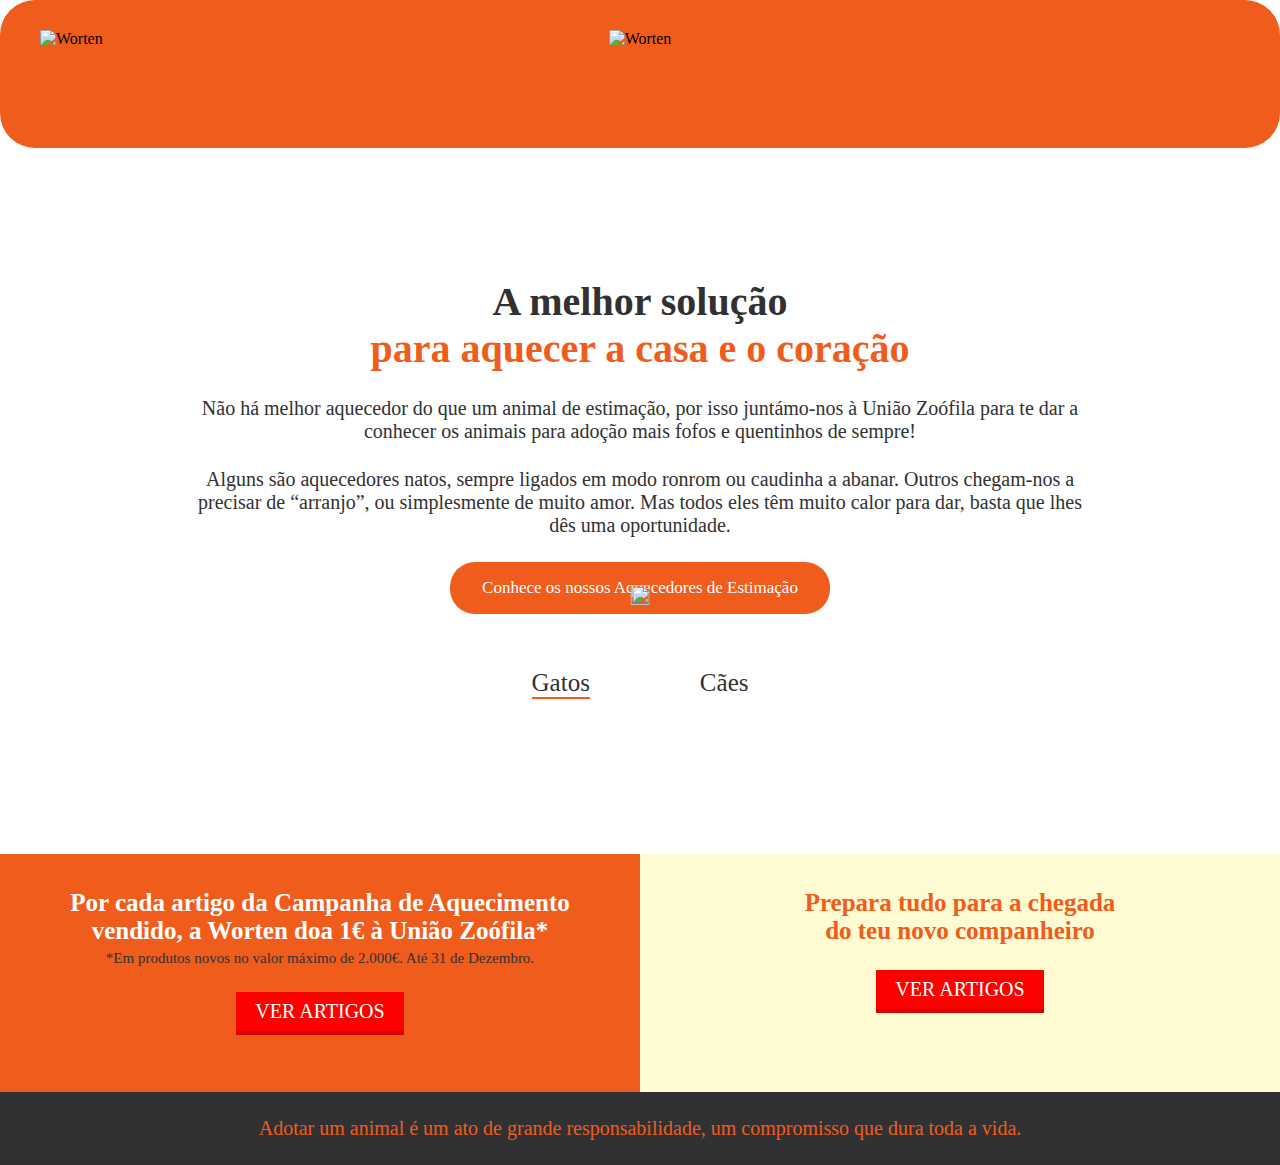
==== commit e64a4142: "version4" ====
--- a/worten-pet/index.html
+++ b/worten-pet/index.html
@@ -6,7 +6,7 @@
   <meta name="viewport" content="width=device-width, initial-scale=1">
 
   <!-- main CSS -->
-  <link rel="stylesheet" href="main.css">
+
   <title>Worten</title>
 
 </head>
@@ -393,11 +393,7 @@
     }
 
 
-    .pet__dog__cat .pet__row__inner .pet__row__item:hover .pet__row__item-display {
-        visibility: hidden;
-        opacity: 0;
-        transition: all .5s;
-    }
+
 
 
     .pet__dog__cat .pet__row__inner .pet__row__item .pet__item-overlay {
@@ -648,6 +644,8 @@
             opacity: 0;
             transition: all .5s;
         }
+
+
     }
 
     @media (min-width: 600px) {
@@ -675,6 +673,11 @@
         .pet__catdog__mob {
             display: none !important;
         }
+        .pet__dog__cat .pet__row__inner .pet__row__item:hover .pet__row__item-display {
+            visibility: hidden;
+            opacity: 0;
+            transition: all .5s;
+        }
     }
 
 </style>
@@ -1985,7 +1988,7 @@
 
       <div class="pet__row__inner">
 
-        <div data-pr="pr__3" class="pet__row__item ">
+        <div data-pr="pr__1" class="pet__row__item ">
           <div class="pet_ola_rel">
             <img src="https://www.worten.pt/i/d089b1bfdff7cf469625143626ab28e895630d2a" class="pet-img" alt="">
             <a href="#" class="pet__close-btn" data-pr="pr__1"> <img
@@ -2006,7 +2009,7 @@
           </div>
 
         </div>
-        <div class="pet__row__item__info pr__3">
+        <div class="pet__row__item__info pr__1">
           <p>O Hulk é um gatinho espetacular. Adora a nossa atenção e só quer festas e mimo a toda a hora! É
             um gatinho super calmo e doce, mas também adora brincar. Dá-se bem com outros gatos. O Hulk
             procura agora uma família que o estime no resto da sua longa vida e que não se importe que ele
@@ -2697,9 +2700,12 @@
         }
         if (windowsize < 600) {
           if(pr__class == "pr__1"){
-            parent_class.find('[data-pr="pr__2"]').removeClass("deactivate").fadeIn();
+            // parent_class.css({'justify-content':'flex-start'});
+            parent_class.find('[data-pr="pr__2"]').removeClass("deactivate").hide().fadeIn(1100);
           }else{
-            parent_class.find('[data-pr="pr__1"]').removeClass("deactivate").fadeIn();
+            // parent_class.css({'justify-content':'flex-end'});
+            // parent_class.find('[data-pr="pr__1"]').removeClass("deactivate").delay(500).hide().fadeIn(1100);
+            parent_class.find('[data-pr="pr__1"]').removeClass("deactivate").fadeIn(1100);
           }
         }else{
           var image__height = $(this).find('.pet-img').height();
@@ -2711,9 +2717,11 @@
 
         if (windowsize < 600) {
           if(pr__class == "pr__1"){
-            parent_class.find('[data-pr="pr__2"]').addClass("deactivate").fadeOut();
+            parent_class.css({'justify-content':'flex-start'});
+            parent_class.find('[data-pr="pr__2"]').addClass("deactivate");
           }else{
-            parent_class.find('[data-pr="pr__1"]').addClass("deactivate").fadeOut();
+            parent_class.css({'justify-content':'flex-end'});
+            parent_class.find('[data-pr="pr__1"]').addClass("deactivate");
           }
 
         }else{
